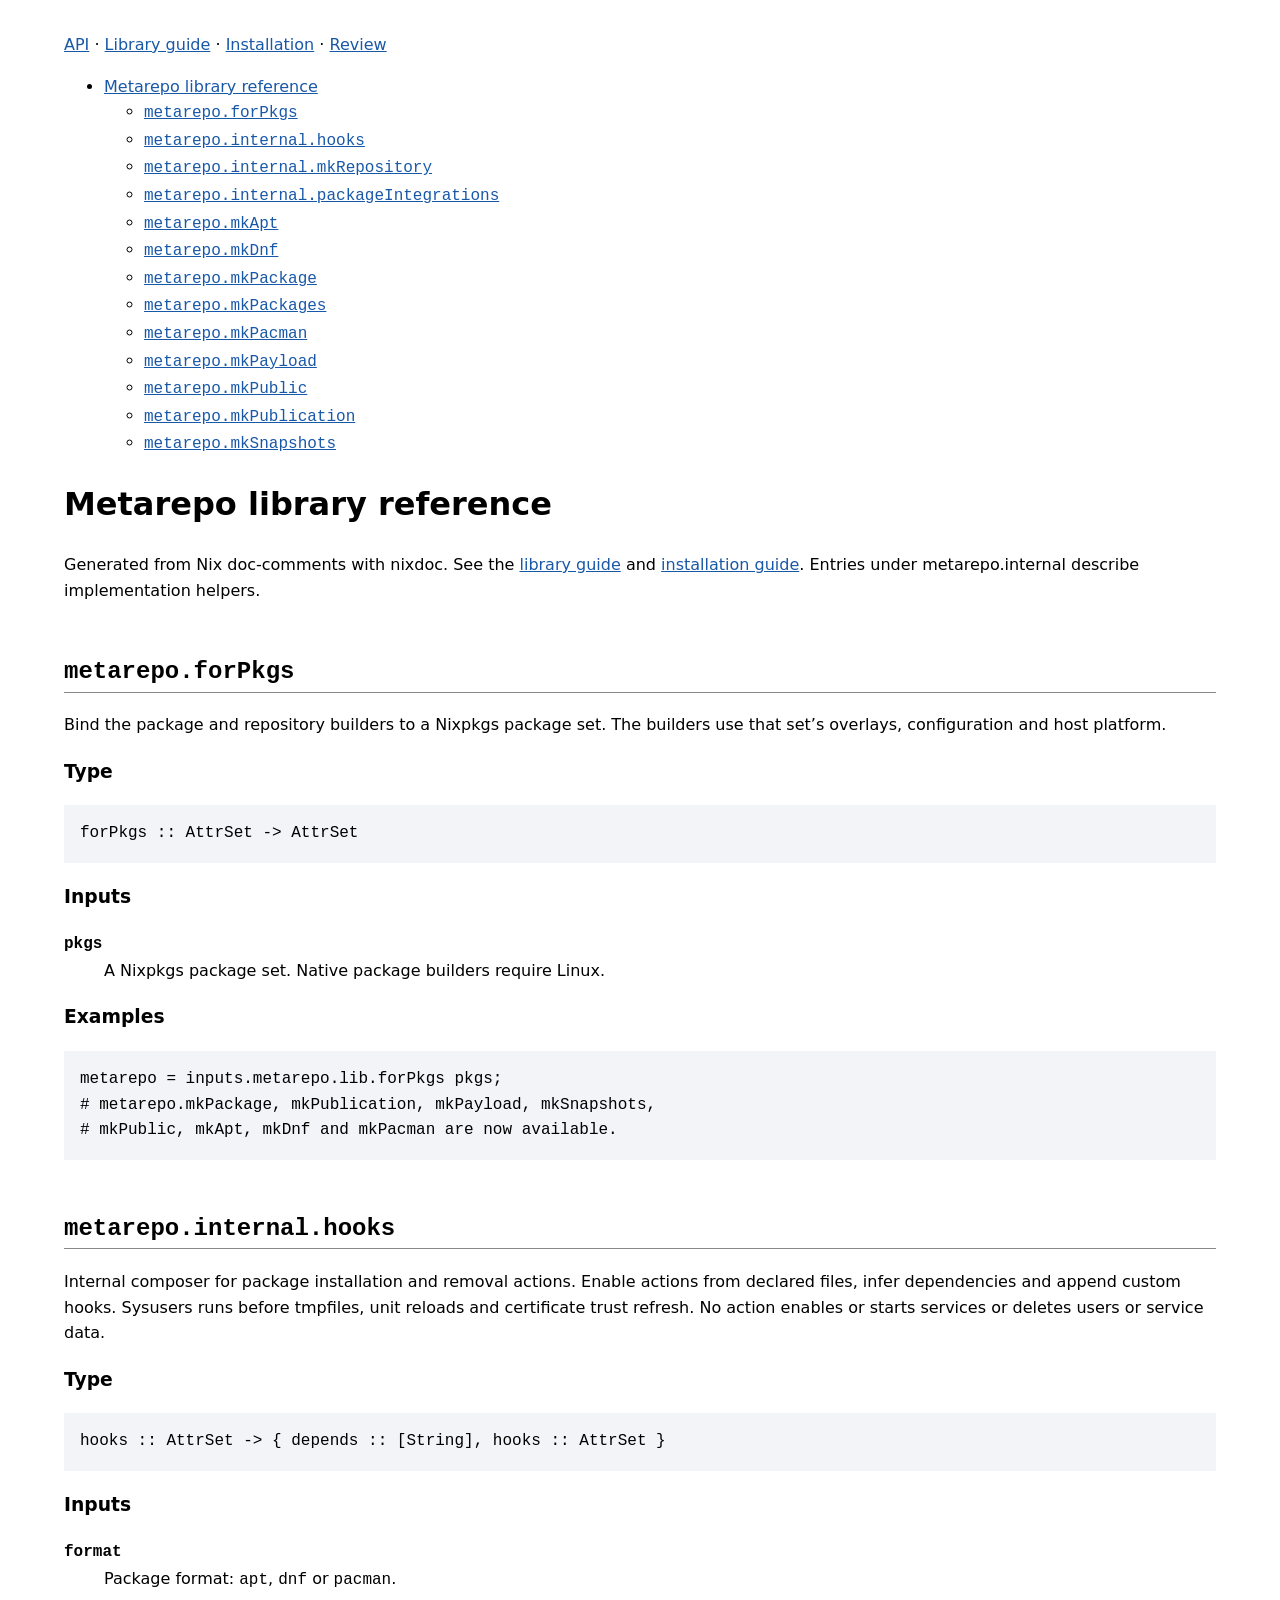
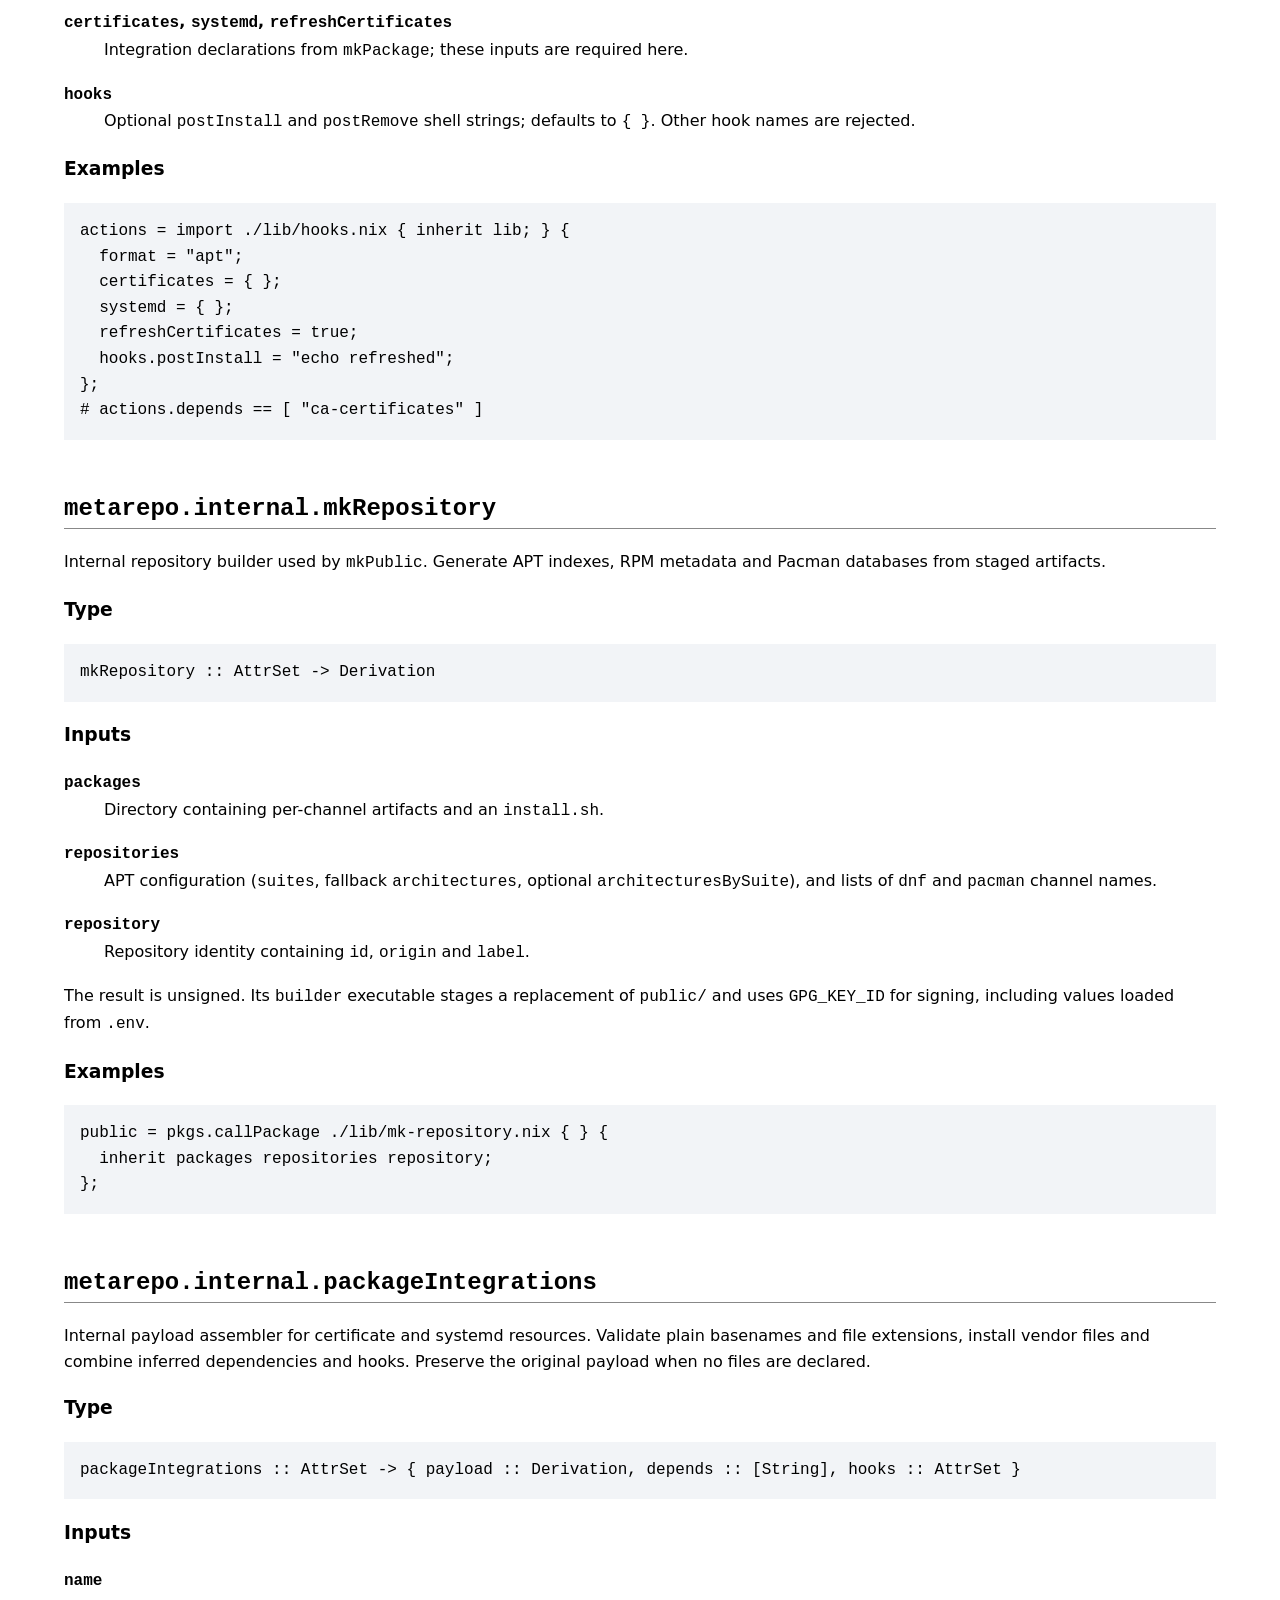
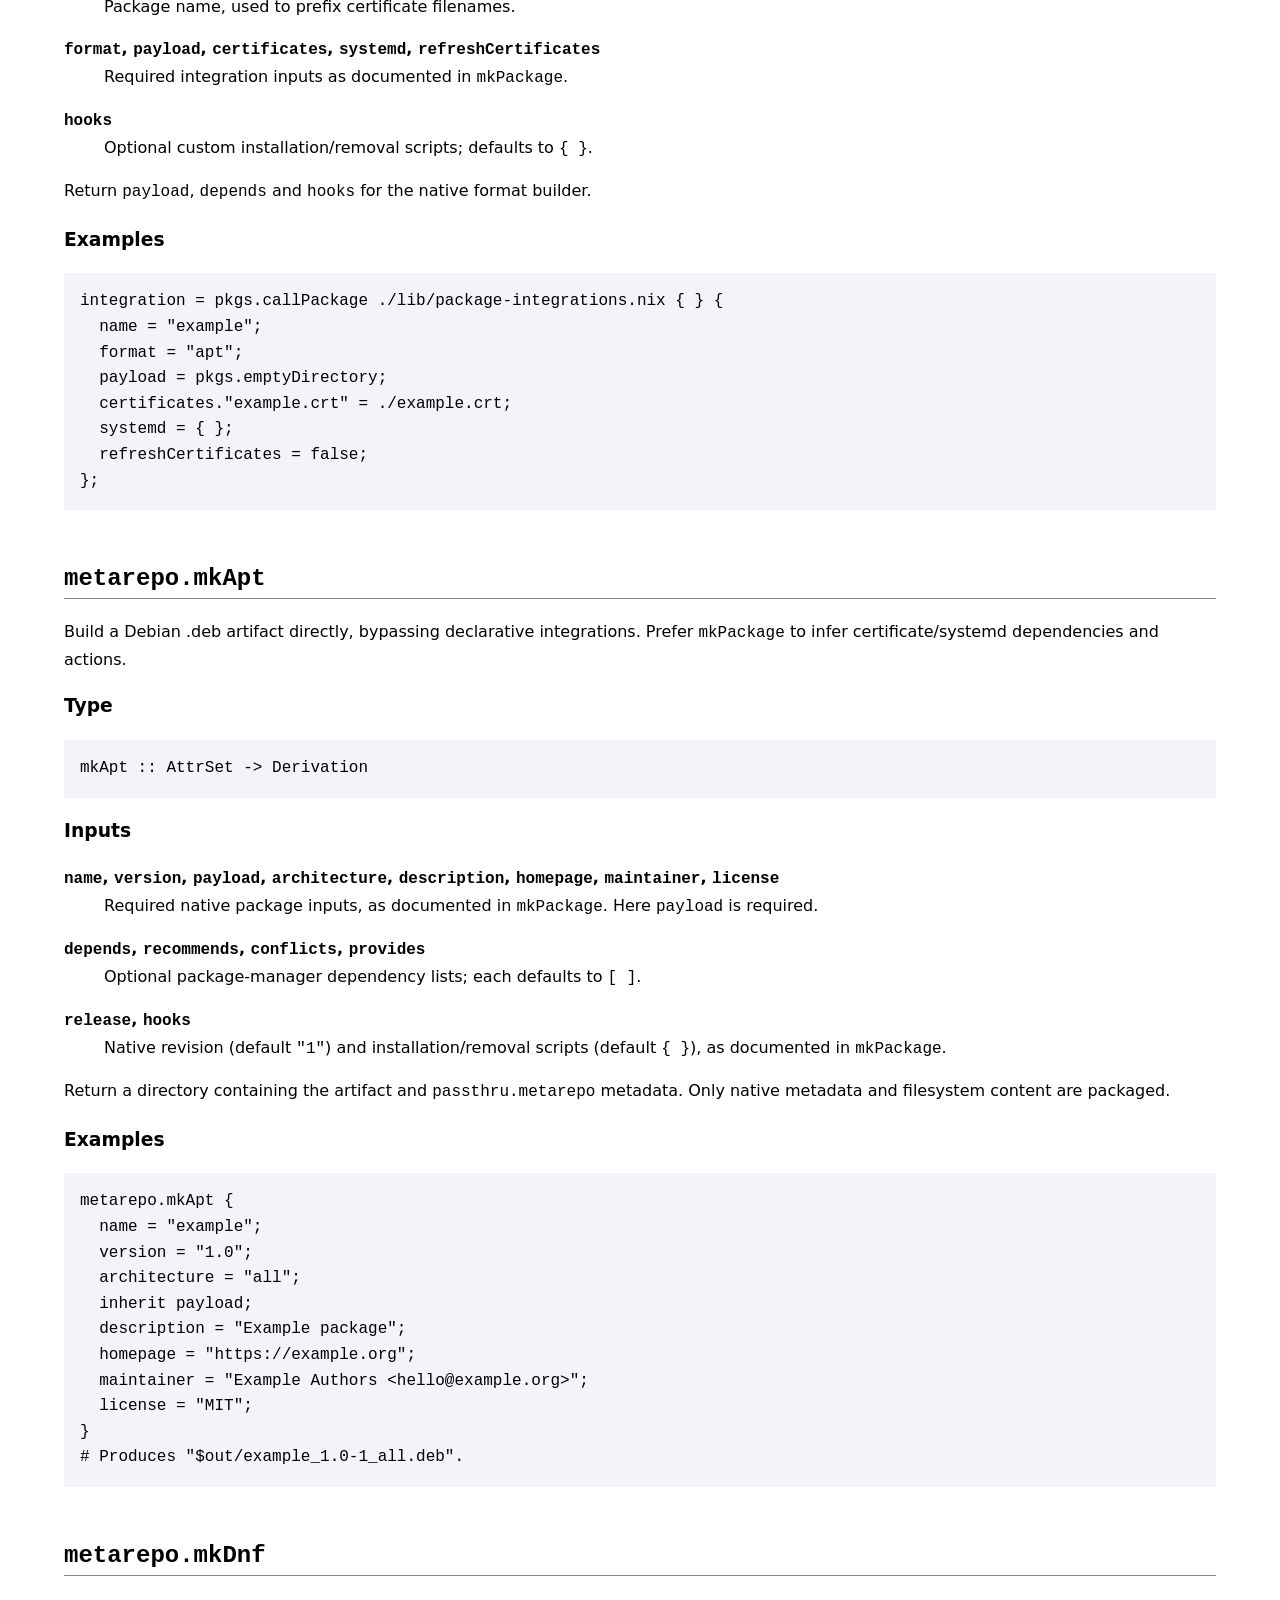
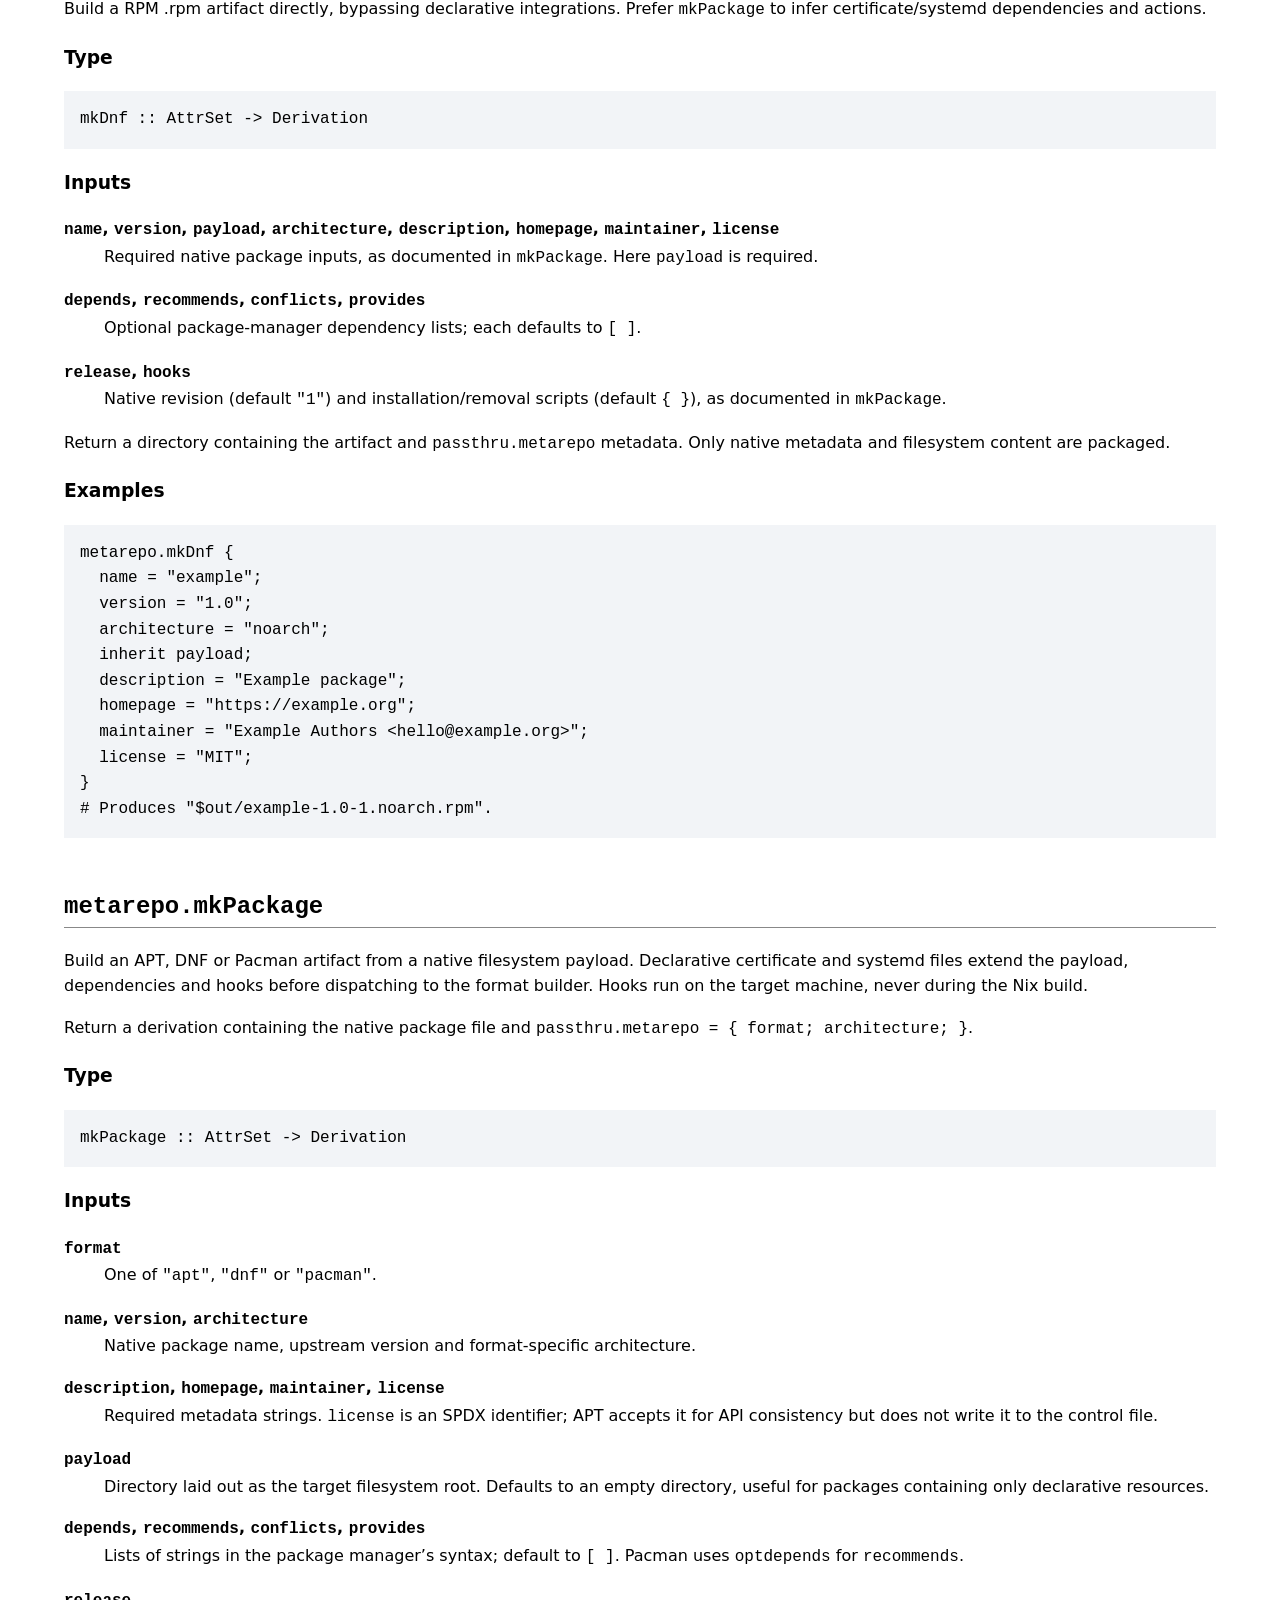
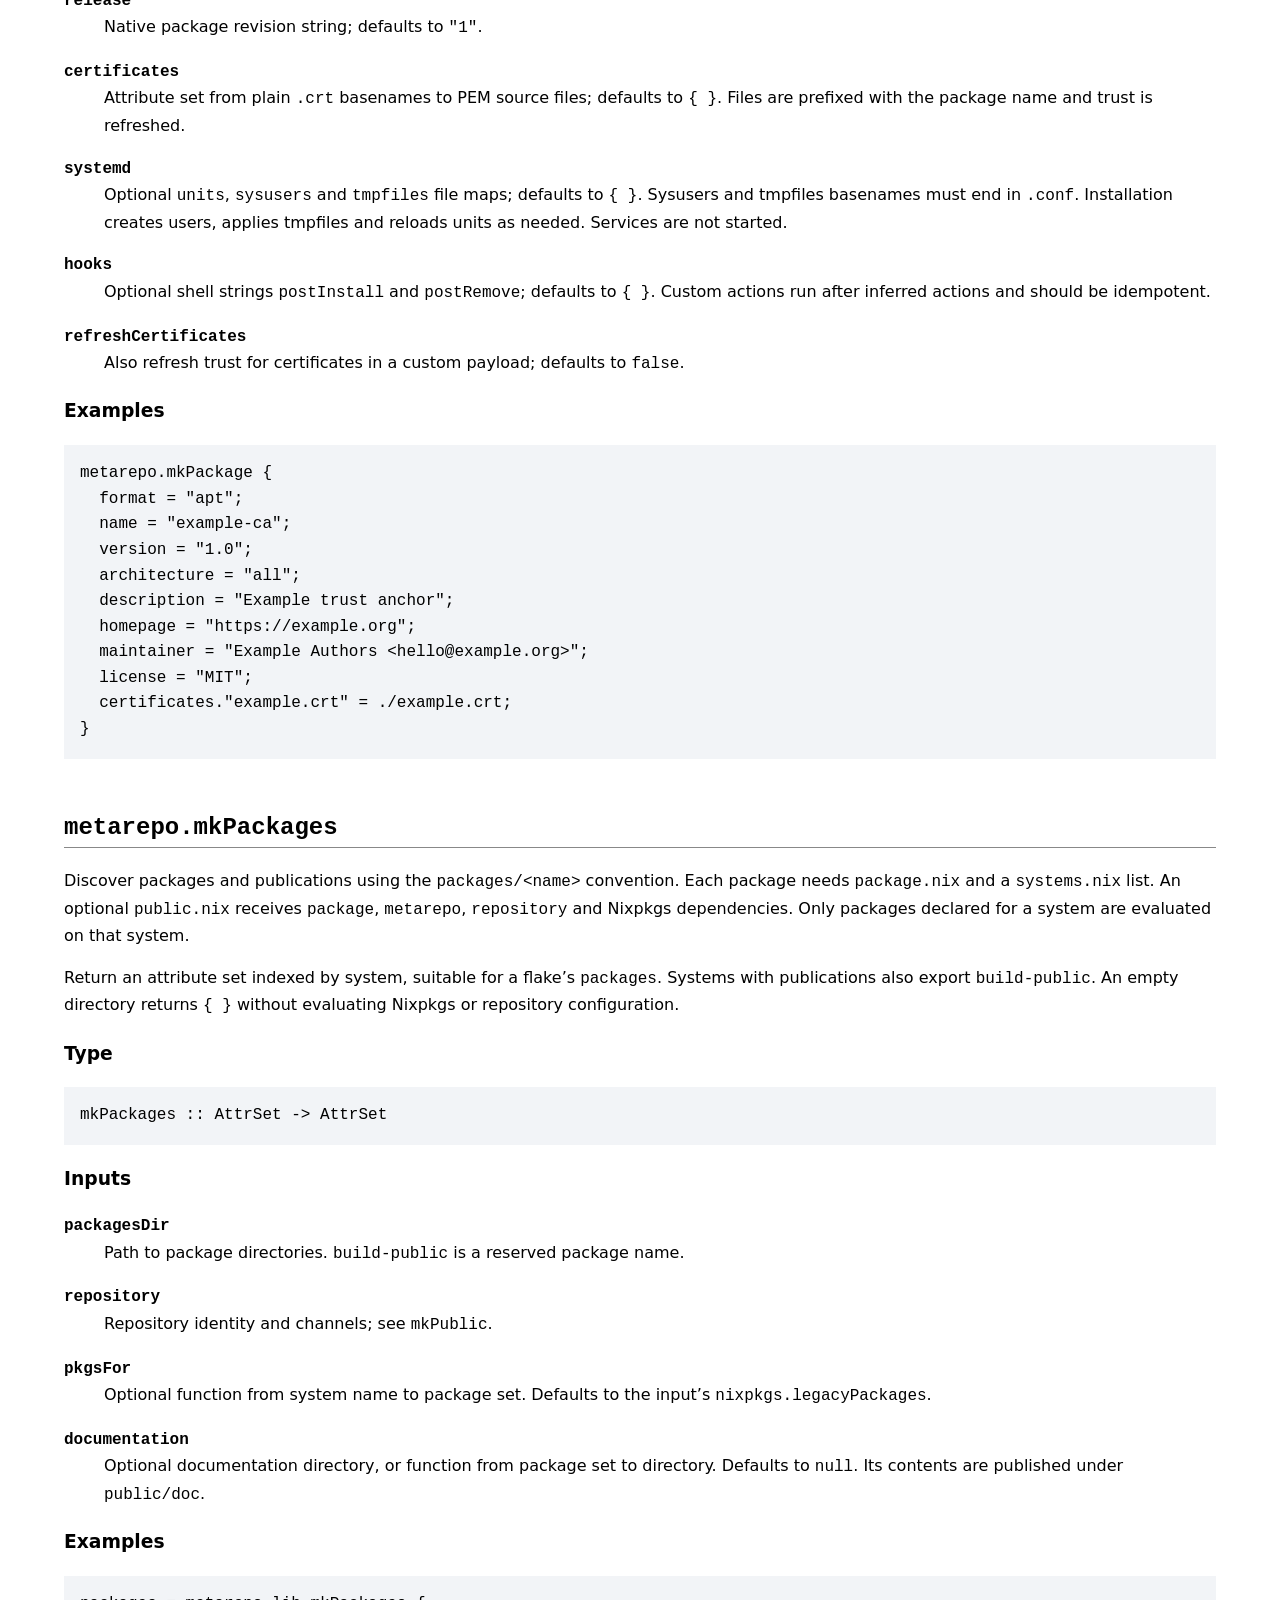
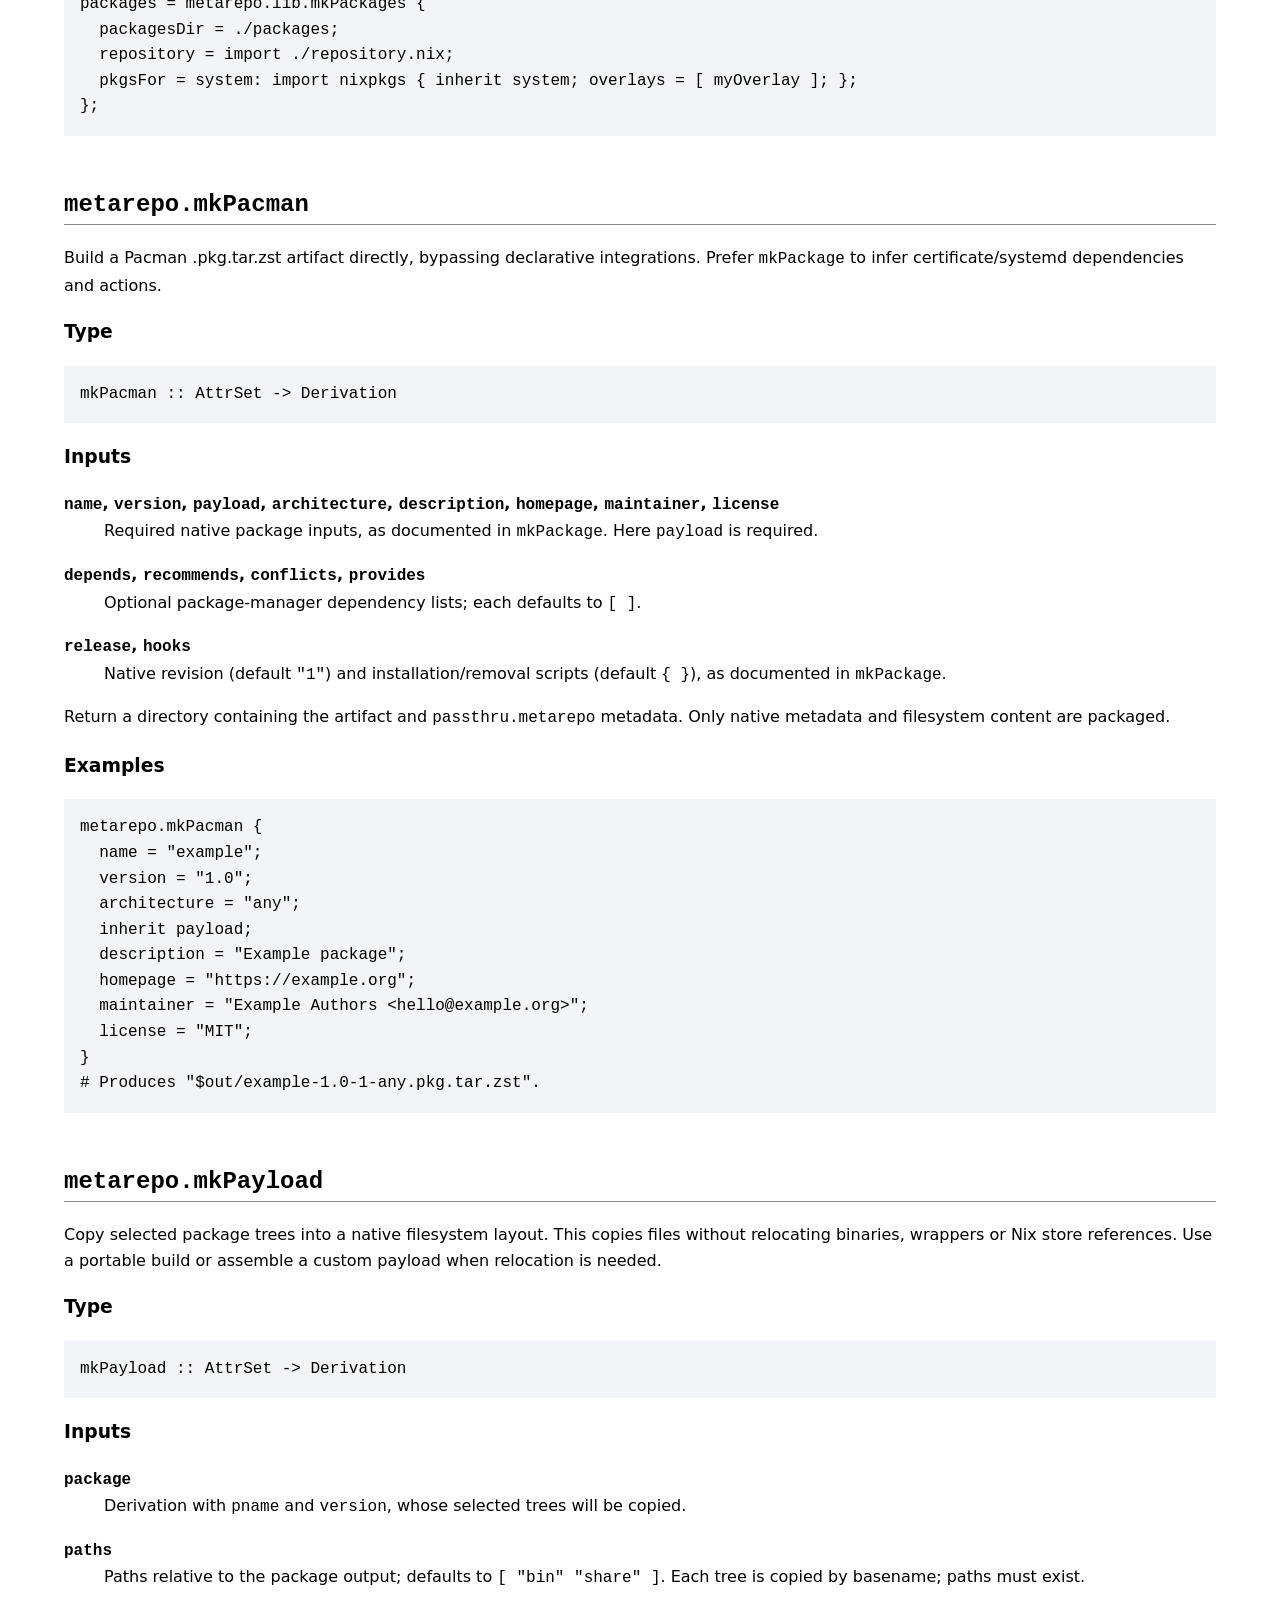
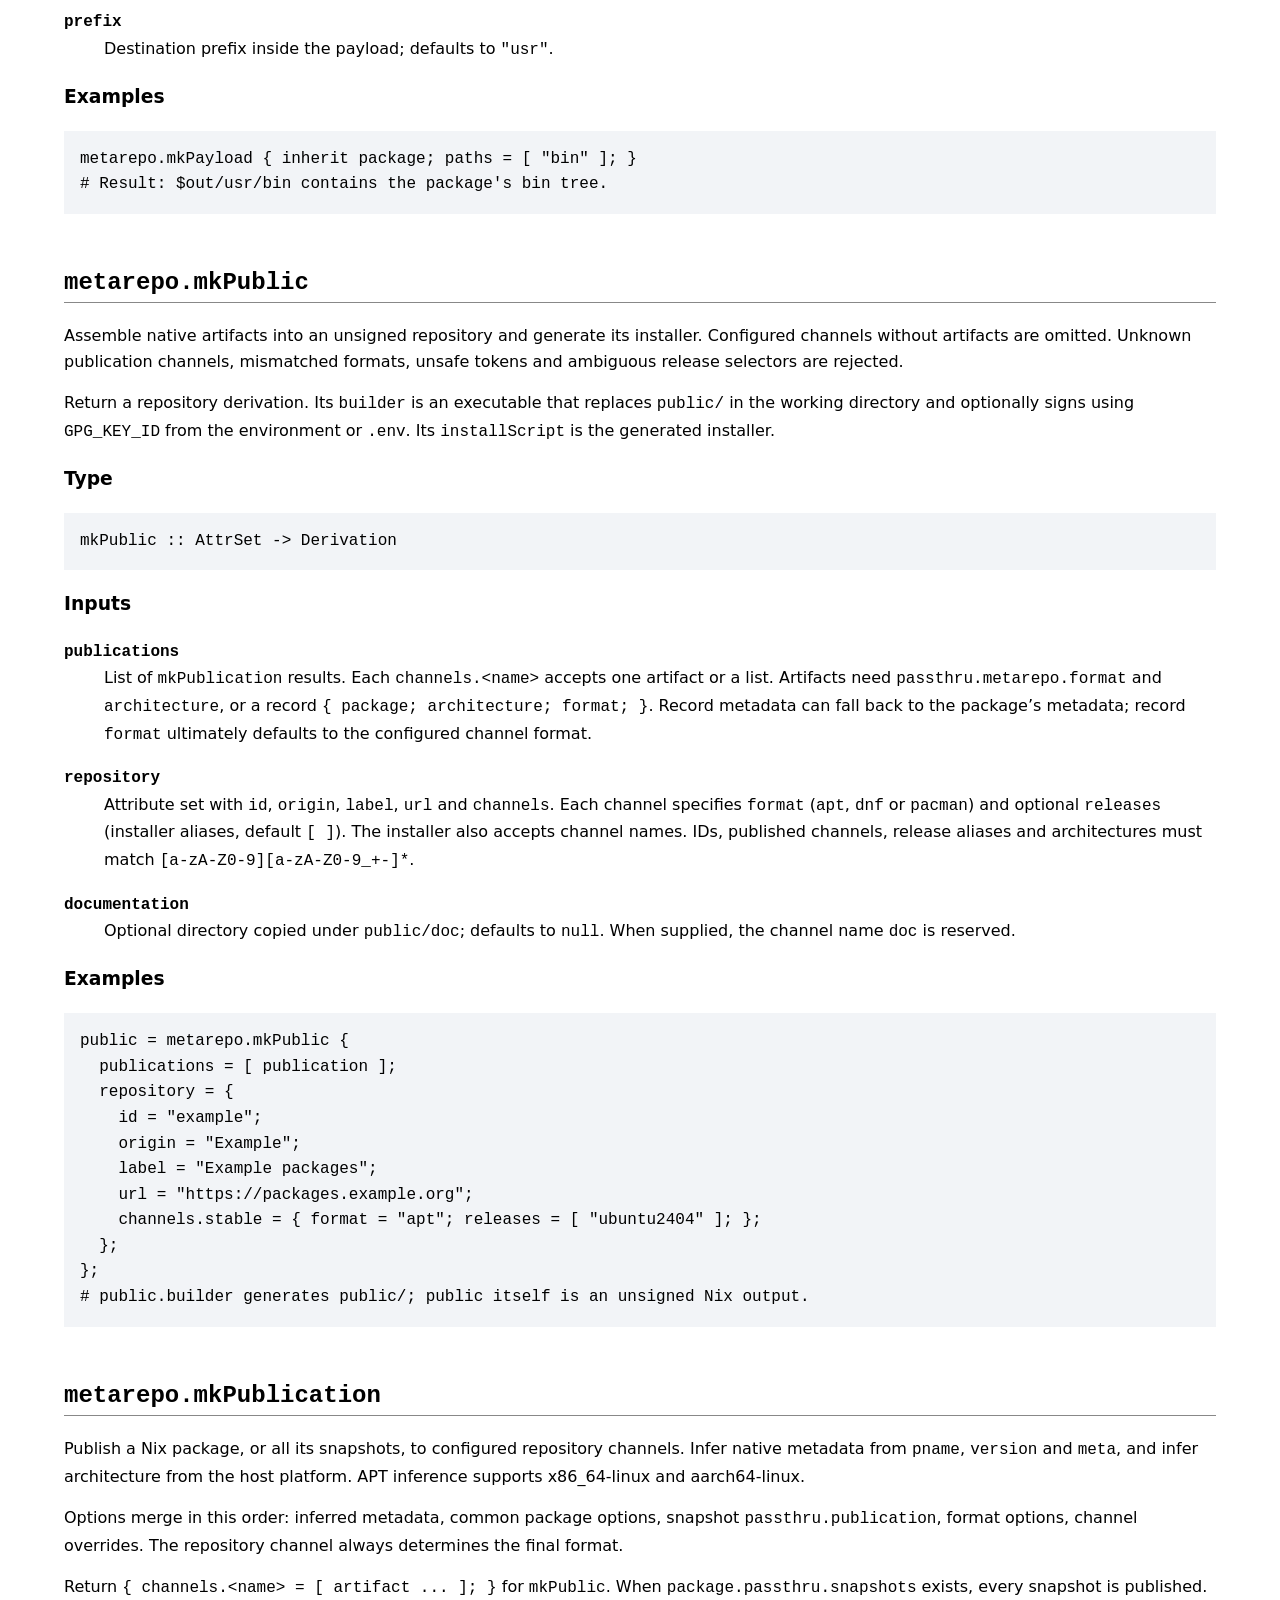
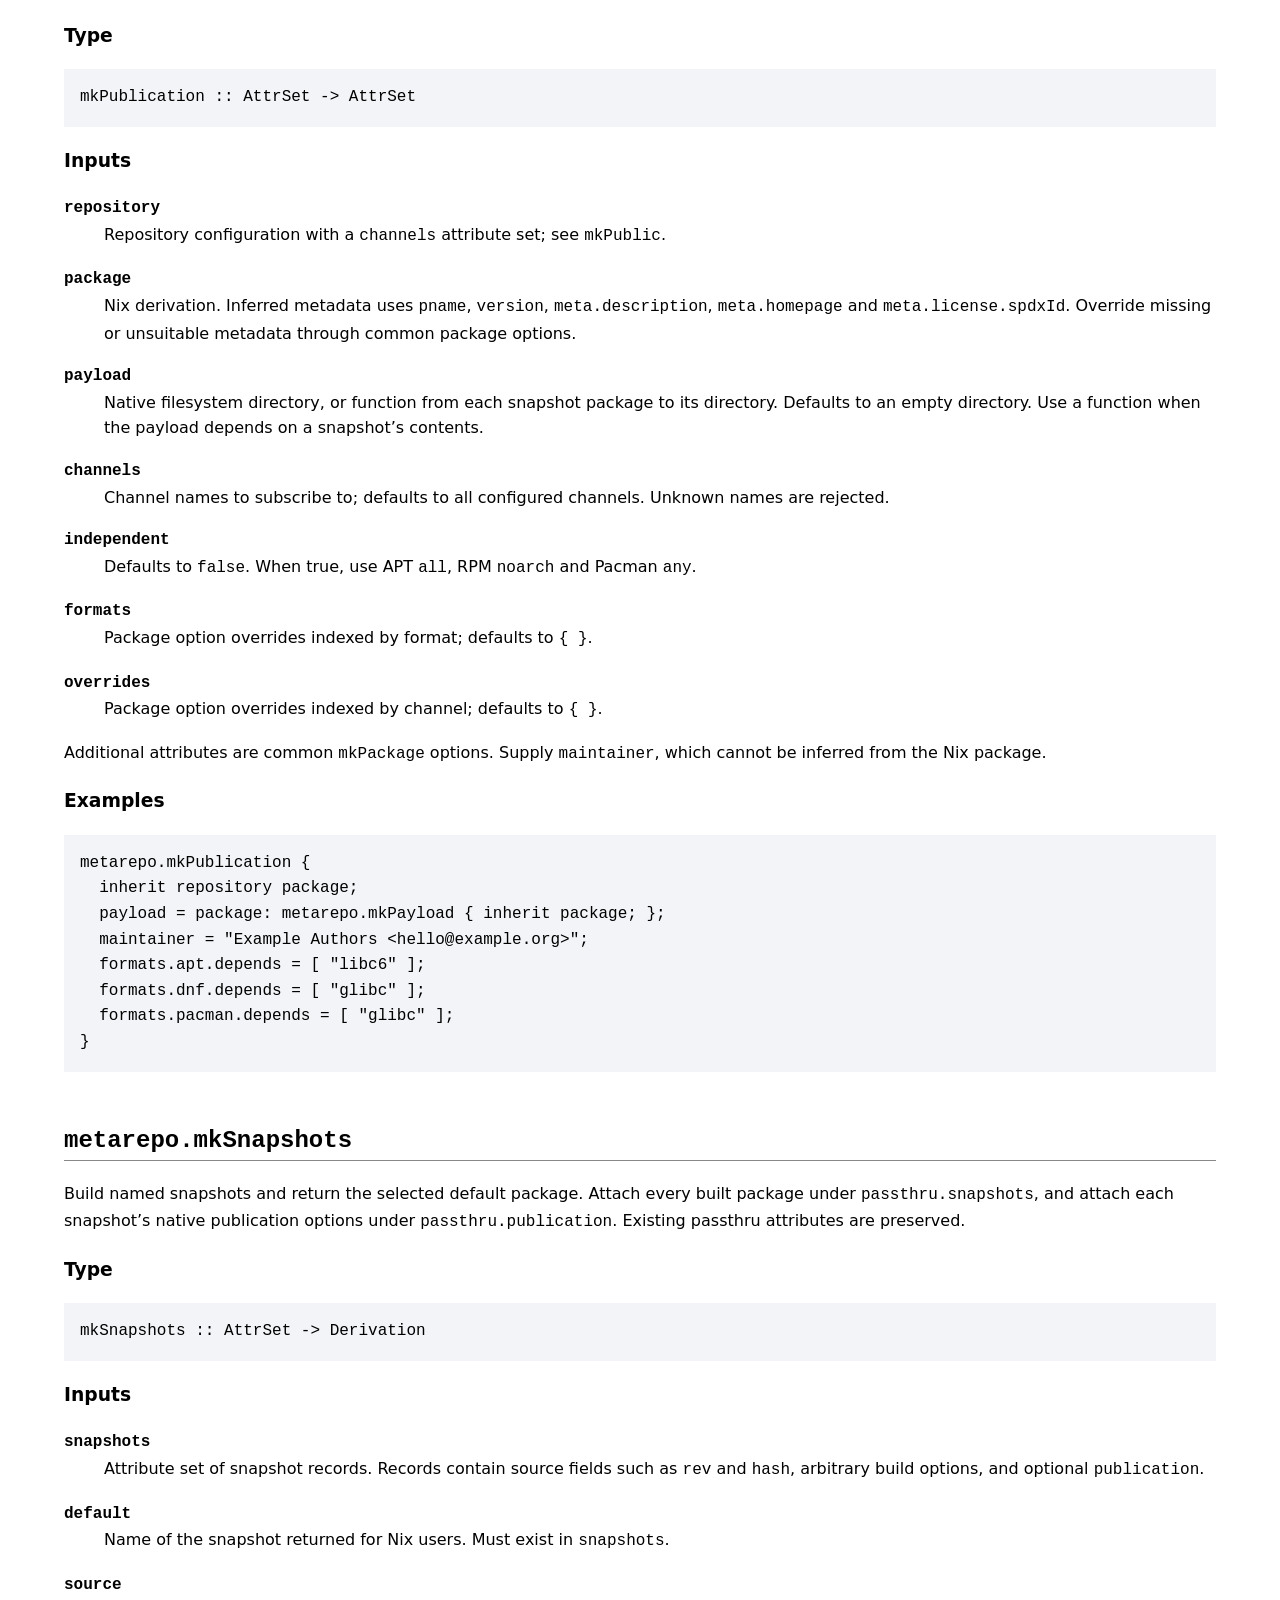
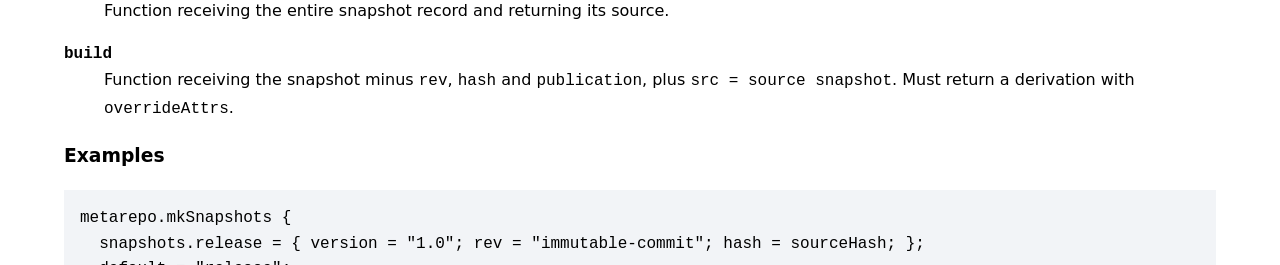
==== public/doc/index.html @ 014363d7 "new" ====
<!doctype html>
<html lang="en">
<head>
  <meta charset="utf-8">
  <meta name="viewport" content="width=device-width, initial-scale=1">
  <title>Metarepo: api</title>
  <link rel="stylesheet" href="style.css">
</head>
<body>
  <nav aria-label="Documentation">
    <a href="index.html">API</a> · <a href="library.html">Library guide</a> ·
    <a href="install.html">Installation</a> · <a href="review.html">Review</a>
  </nav>
  <nav aria-label="Contents"><ul>
<li><a href="#metarepo-library-reference"
id="toc-metarepo-library-reference">Metarepo library reference</a>
<ul>
<li><a href="#metarepo.forpkgs"
id="toc-metarepo.forpkgs"><code>metarepo.forPkgs</code></a></li>
<li><a href="#metarepo.internal.hooks"
id="toc-metarepo.internal.hooks"><code>metarepo.internal.hooks</code></a></li>
<li><a href="#metarepo.internal.mkrepository"
id="toc-metarepo.internal.mkrepository"><code>metarepo.internal.mkRepository</code></a></li>
<li><a href="#metarepo.internal.packageintegrations"
id="toc-metarepo.internal.packageintegrations"><code>metarepo.internal.packageIntegrations</code></a></li>
<li><a href="#metarepo.mkapt"
id="toc-metarepo.mkapt"><code>metarepo.mkApt</code></a></li>
<li><a href="#metarepo.mkdnf"
id="toc-metarepo.mkdnf"><code>metarepo.mkDnf</code></a></li>
<li><a href="#metarepo.mkpackage"
id="toc-metarepo.mkpackage"><code>metarepo.mkPackage</code></a></li>
<li><a href="#metarepo.mkpackages"
id="toc-metarepo.mkpackages"><code>metarepo.mkPackages</code></a></li>
<li><a href="#metarepo.mkpacman"
id="toc-metarepo.mkpacman"><code>metarepo.mkPacman</code></a></li>
<li><a href="#metarepo.mkpayload"
id="toc-metarepo.mkpayload"><code>metarepo.mkPayload</code></a></li>
<li><a href="#metarepo.mkpublic"
id="toc-metarepo.mkpublic"><code>metarepo.mkPublic</code></a></li>
<li><a href="#metarepo.mkpublication"
id="toc-metarepo.mkpublication"><code>metarepo.mkPublication</code></a></li>
<li><a href="#metarepo.mksnapshots"
id="toc-metarepo.mksnapshots"><code>metarepo.mkSnapshots</code></a></li>
</ul></li>
</ul></nav>
  <main><h1 id="metarepo-library-reference">Metarepo library
reference</h1>
<p>Generated from Nix doc-comments with nixdoc. See the <a
href="library.html">library guide</a> and <a
href="install.html">installation guide</a>. Entries under
metarepo.internal describe implementation helpers.</p>
<h2 id="metarepo.forpkgs"><code>metarepo.forPkgs</code></h2>
<p>Bind the package and repository builders to a Nixpkgs package set.
The builders use that set’s overlays, configuration and host
platform.</p>
<h3 id="type">Type</h3>
<pre><code>forPkgs :: AttrSet -&gt; AttrSet</code></pre>
<h3 id="inputs">Inputs</h3>
<dl>
<dt><code>pkgs</code></dt>
<dd>
A Nixpkgs package set. Native package builders require Linux.
</dd>
</dl>
<h3 id="examples">Examples</h3>
<pre class="nix"><code>metarepo = inputs.metarepo.lib.forPkgs pkgs;
# metarepo.mkPackage, mkPublication, mkPayload, mkSnapshots,
# mkPublic, mkApt, mkDnf and mkPacman are now available.</code></pre>
<h2
id="metarepo.internal.hooks"><code>metarepo.internal.hooks</code></h2>
<p>Internal composer for package installation and removal actions.
Enable actions from declared files, infer dependencies and append custom
hooks. Sysusers runs before tmpfiles, unit reloads and certificate trust
refresh. No action enables or starts services or deletes users or
service data.</p>
<h3 id="type-1">Type</h3>
<pre><code>hooks :: AttrSet -&gt; { depends :: [String], hooks :: AttrSet }</code></pre>
<h3 id="inputs-1">Inputs</h3>
<dl>
<dt><code>format</code></dt>
<dd>
Package format: <code>apt</code>, <code>dnf</code> or
<code>pacman</code>.
</dd>
<dt><code>certificates</code>, <code>systemd</code>,
<code>refreshCertificates</code></dt>
<dd>
Integration declarations from <code>mkPackage</code>; these inputs are
required here.
</dd>
<dt><code>hooks</code></dt>
<dd>
Optional <code>postInstall</code> and <code>postRemove</code> shell
strings; defaults to <code>{ }</code>. Other hook names are rejected.
</dd>
</dl>
<h3 id="examples-1">Examples</h3>
<pre class="nix"><code>actions = import ./lib/hooks.nix { inherit lib; } {
  format = &quot;apt&quot;;
  certificates = { };
  systemd = { };
  refreshCertificates = true;
  hooks.postInstall = &quot;echo refreshed&quot;;
};
# actions.depends == [ &quot;ca-certificates&quot; ]</code></pre>
<h2
id="metarepo.internal.mkrepository"><code>metarepo.internal.mkRepository</code></h2>
<p>Internal repository builder used by <code>mkPublic</code>. Generate
APT indexes, RPM metadata and Pacman databases from staged
artifacts.</p>
<h3 id="type-2">Type</h3>
<pre><code>mkRepository :: AttrSet -&gt; Derivation</code></pre>
<h3 id="inputs-2">Inputs</h3>
<dl>
<dt><code>packages</code></dt>
<dd>
Directory containing per-channel artifacts and an
<code>install.sh</code>.
</dd>
<dt><code>repositories</code></dt>
<dd>
APT configuration (<code>suites</code>, fallback
<code>architectures</code>, optional <code>architecturesBySuite</code>),
and lists of <code>dnf</code> and <code>pacman</code> channel names.
</dd>
<dt><code>repository</code></dt>
<dd>
Repository identity containing <code>id</code>, <code>origin</code> and
<code>label</code>.
</dd>
</dl>
<p>The result is unsigned. Its <code>builder</code> executable stages a
replacement of <code>public/</code> and uses <code>GPG_KEY_ID</code> for
signing, including values loaded from <code>.env</code>.</p>
<h3 id="examples-2">Examples</h3>
<pre class="nix"><code>public = pkgs.callPackage ./lib/mk-repository.nix { } {
  inherit packages repositories repository;
};</code></pre>
<h2
id="metarepo.internal.packageintegrations"><code>metarepo.internal.packageIntegrations</code></h2>
<p>Internal payload assembler for certificate and systemd resources.
Validate plain basenames and file extensions, install vendor files and
combine inferred dependencies and hooks. Preserve the original payload
when no files are declared.</p>
<h3 id="type-3">Type</h3>
<pre><code>packageIntegrations :: AttrSet -&gt; { payload :: Derivation, depends :: [String], hooks :: AttrSet }</code></pre>
<h3 id="inputs-3">Inputs</h3>
<dl>
<dt><code>name</code></dt>
<dd>
Package name, used to prefix certificate filenames.
</dd>
<dt><code>format</code>, <code>payload</code>,
<code>certificates</code>, <code>systemd</code>,
<code>refreshCertificates</code></dt>
<dd>
Required integration inputs as documented in <code>mkPackage</code>.
</dd>
<dt><code>hooks</code></dt>
<dd>
Optional custom installation/removal scripts; defaults to
<code>{ }</code>.
</dd>
</dl>
<p>Return <code>payload</code>, <code>depends</code> and
<code>hooks</code> for the native format builder.</p>
<h3 id="examples-3">Examples</h3>
<pre class="nix"><code>integration = pkgs.callPackage ./lib/package-integrations.nix { } {
  name = &quot;example&quot;;
  format = &quot;apt&quot;;
  payload = pkgs.emptyDirectory;
  certificates.&quot;example.crt&quot; = ./example.crt;
  systemd = { };
  refreshCertificates = false;
};</code></pre>
<h2 id="metarepo.mkapt"><code>metarepo.mkApt</code></h2>
<p>Build a Debian .deb artifact directly, bypassing declarative
integrations. Prefer <code>mkPackage</code> to infer certificate/systemd
dependencies and actions.</p>
<h3 id="type-4">Type</h3>
<pre><code>mkApt :: AttrSet -&gt; Derivation</code></pre>
<h3 id="inputs-4">Inputs</h3>
<dl>
<dt><code>name</code>, <code>version</code>, <code>payload</code>,
<code>architecture</code>, <code>description</code>,
<code>homepage</code>, <code>maintainer</code>,
<code>license</code></dt>
<dd>
Required native package inputs, as documented in <code>mkPackage</code>.
Here <code>payload</code> is required.
</dd>
<dt><code>depends</code>, <code>recommends</code>,
<code>conflicts</code>, <code>provides</code></dt>
<dd>
Optional package-manager dependency lists; each defaults to
<code>[ ]</code>.
</dd>
<dt><code>release</code>, <code>hooks</code></dt>
<dd>
Native revision (default <code>"1"</code>) and installation/removal
scripts (default <code>{ }</code>), as documented in
<code>mkPackage</code>.
</dd>
</dl>
<p>Return a directory containing the artifact and
<code>passthru.metarepo</code> metadata. Only native metadata and
filesystem content are packaged.</p>
<h3 id="examples-4">Examples</h3>
<pre class="nix"><code>metarepo.mkApt {
  name = &quot;example&quot;;
  version = &quot;1.0&quot;;
  architecture = &quot;all&quot;;
  inherit payload;
  description = &quot;Example package&quot;;
  homepage = &quot;https://example.org&quot;;
  maintainer = &quot;Example Authors &lt;hello@example.org&gt;&quot;;
  license = &quot;MIT&quot;;
}
# Produces &quot;$out/example_1.0-1_all.deb&quot;.</code></pre>
<h2 id="metarepo.mkdnf"><code>metarepo.mkDnf</code></h2>
<p>Build a RPM .rpm artifact directly, bypassing declarative
integrations. Prefer <code>mkPackage</code> to infer certificate/systemd
dependencies and actions.</p>
<h3 id="type-5">Type</h3>
<pre><code>mkDnf :: AttrSet -&gt; Derivation</code></pre>
<h3 id="inputs-5">Inputs</h3>
<dl>
<dt><code>name</code>, <code>version</code>, <code>payload</code>,
<code>architecture</code>, <code>description</code>,
<code>homepage</code>, <code>maintainer</code>,
<code>license</code></dt>
<dd>
Required native package inputs, as documented in <code>mkPackage</code>.
Here <code>payload</code> is required.
</dd>
<dt><code>depends</code>, <code>recommends</code>,
<code>conflicts</code>, <code>provides</code></dt>
<dd>
Optional package-manager dependency lists; each defaults to
<code>[ ]</code>.
</dd>
<dt><code>release</code>, <code>hooks</code></dt>
<dd>
Native revision (default <code>"1"</code>) and installation/removal
scripts (default <code>{ }</code>), as documented in
<code>mkPackage</code>.
</dd>
</dl>
<p>Return a directory containing the artifact and
<code>passthru.metarepo</code> metadata. Only native metadata and
filesystem content are packaged.</p>
<h3 id="examples-5">Examples</h3>
<pre class="nix"><code>metarepo.mkDnf {
  name = &quot;example&quot;;
  version = &quot;1.0&quot;;
  architecture = &quot;noarch&quot;;
  inherit payload;
  description = &quot;Example package&quot;;
  homepage = &quot;https://example.org&quot;;
  maintainer = &quot;Example Authors &lt;hello@example.org&gt;&quot;;
  license = &quot;MIT&quot;;
}
# Produces &quot;$out/example-1.0-1.noarch.rpm&quot;.</code></pre>
<h2 id="metarepo.mkpackage"><code>metarepo.mkPackage</code></h2>
<p>Build an APT, DNF or Pacman artifact from a native filesystem
payload. Declarative certificate and systemd files extend the payload,
dependencies and hooks before dispatching to the format builder. Hooks
run on the target machine, never during the Nix build.</p>
<p>Return a derivation containing the native package file and
<code>passthru.metarepo = { format; architecture; }</code>.</p>
<h3 id="type-6">Type</h3>
<pre><code>mkPackage :: AttrSet -&gt; Derivation</code></pre>
<h3 id="inputs-6">Inputs</h3>
<dl>
<dt><code>format</code></dt>
<dd>
One of <code>"apt"</code>, <code>"dnf"</code> or <code>"pacman"</code>.
</dd>
<dt><code>name</code>, <code>version</code>,
<code>architecture</code></dt>
<dd>
Native package name, upstream version and format-specific architecture.
</dd>
<dt><code>description</code>, <code>homepage</code>,
<code>maintainer</code>, <code>license</code></dt>
<dd>
Required metadata strings. <code>license</code> is an SPDX identifier;
APT accepts it for API consistency but does not write it to the control
file.
</dd>
<dt><code>payload</code></dt>
<dd>
Directory laid out as the target filesystem root. Defaults to an empty
directory, useful for packages containing only declarative resources.
</dd>
<dt><code>depends</code>, <code>recommends</code>,
<code>conflicts</code>, <code>provides</code></dt>
<dd>
Lists of strings in the package manager’s syntax; default to
<code>[ ]</code>. Pacman uses <code>optdepends</code> for
<code>recommends</code>.
</dd>
<dt><code>release</code></dt>
<dd>
Native package revision string; defaults to <code>"1"</code>.
</dd>
<dt><code>certificates</code></dt>
<dd>
Attribute set from plain <code>.crt</code> basenames to PEM source
files; defaults to <code>{ }</code>. Files are prefixed with the package
name and trust is refreshed.
</dd>
<dt><code>systemd</code></dt>
<dd>
Optional <code>units</code>, <code>sysusers</code> and
<code>tmpfiles</code> file maps; defaults to <code>{ }</code>. Sysusers
and tmpfiles basenames must end in <code>.conf</code>. Installation
creates users, applies tmpfiles and reloads units as needed. Services
are not started.
</dd>
<dt><code>hooks</code></dt>
<dd>
Optional shell strings <code>postInstall</code> and
<code>postRemove</code>; defaults to <code>{ }</code>. Custom actions
run after inferred actions and should be idempotent.
</dd>
<dt><code>refreshCertificates</code></dt>
<dd>
Also refresh trust for certificates in a custom payload; defaults to
<code>false</code>.
</dd>
</dl>
<h3 id="examples-6">Examples</h3>
<pre class="nix"><code>metarepo.mkPackage {
  format = &quot;apt&quot;;
  name = &quot;example-ca&quot;;
  version = &quot;1.0&quot;;
  architecture = &quot;all&quot;;
  description = &quot;Example trust anchor&quot;;
  homepage = &quot;https://example.org&quot;;
  maintainer = &quot;Example Authors &lt;hello@example.org&gt;&quot;;
  license = &quot;MIT&quot;;
  certificates.&quot;example.crt&quot; = ./example.crt;
}</code></pre>
<h2 id="metarepo.mkpackages"><code>metarepo.mkPackages</code></h2>
<p>Discover packages and publications using the
<code>packages/&lt;name&gt;</code> convention. Each package needs
<code>package.nix</code> and a <code>systems.nix</code> list. An
optional <code>public.nix</code> receives <code>package</code>,
<code>metarepo</code>, <code>repository</code> and Nixpkgs dependencies.
Only packages declared for a system are evaluated on that system.</p>
<p>Return an attribute set indexed by system, suitable for a flake’s
<code>packages</code>. Systems with publications also export
<code>build-public</code>. An empty directory returns <code>{ }</code>
without evaluating Nixpkgs or repository configuration.</p>
<h3 id="type-7">Type</h3>
<pre><code>mkPackages :: AttrSet -&gt; AttrSet</code></pre>
<h3 id="inputs-7">Inputs</h3>
<dl>
<dt><code>packagesDir</code></dt>
<dd>
Path to package directories. <code>build-public</code> is a reserved
package name.
</dd>
<dt><code>repository</code></dt>
<dd>
Repository identity and channels; see <code>mkPublic</code>.
</dd>
<dt><code>pkgsFor</code></dt>
<dd>
Optional function from system name to package set. Defaults to the
input’s <code>nixpkgs.legacyPackages</code>.
</dd>
<dt><code>documentation</code></dt>
<dd>
Optional documentation directory, or function from package set to
directory. Defaults to <code>null</code>. Its contents are published
under <code>public/doc</code>.
</dd>
</dl>
<h3 id="examples-7">Examples</h3>
<pre class="nix"><code>packages = metarepo.lib.mkPackages {
  packagesDir = ./packages;
  repository = import ./repository.nix;
  pkgsFor = system: import nixpkgs { inherit system; overlays = [ myOverlay ]; };
};</code></pre>
<h2 id="metarepo.mkpacman"><code>metarepo.mkPacman</code></h2>
<p>Build a Pacman .pkg.tar.zst artifact directly, bypassing declarative
integrations. Prefer <code>mkPackage</code> to infer certificate/systemd
dependencies and actions.</p>
<h3 id="type-8">Type</h3>
<pre><code>mkPacman :: AttrSet -&gt; Derivation</code></pre>
<h3 id="inputs-8">Inputs</h3>
<dl>
<dt><code>name</code>, <code>version</code>, <code>payload</code>,
<code>architecture</code>, <code>description</code>,
<code>homepage</code>, <code>maintainer</code>,
<code>license</code></dt>
<dd>
Required native package inputs, as documented in <code>mkPackage</code>.
Here <code>payload</code> is required.
</dd>
<dt><code>depends</code>, <code>recommends</code>,
<code>conflicts</code>, <code>provides</code></dt>
<dd>
Optional package-manager dependency lists; each defaults to
<code>[ ]</code>.
</dd>
<dt><code>release</code>, <code>hooks</code></dt>
<dd>
Native revision (default <code>"1"</code>) and installation/removal
scripts (default <code>{ }</code>), as documented in
<code>mkPackage</code>.
</dd>
</dl>
<p>Return a directory containing the artifact and
<code>passthru.metarepo</code> metadata. Only native metadata and
filesystem content are packaged.</p>
<h3 id="examples-8">Examples</h3>
<pre class="nix"><code>metarepo.mkPacman {
  name = &quot;example&quot;;
  version = &quot;1.0&quot;;
  architecture = &quot;any&quot;;
  inherit payload;
  description = &quot;Example package&quot;;
  homepage = &quot;https://example.org&quot;;
  maintainer = &quot;Example Authors &lt;hello@example.org&gt;&quot;;
  license = &quot;MIT&quot;;
}
# Produces &quot;$out/example-1.0-1-any.pkg.tar.zst&quot;.</code></pre>
<h2 id="metarepo.mkpayload"><code>metarepo.mkPayload</code></h2>
<p>Copy selected package trees into a native filesystem layout. This
copies files without relocating binaries, wrappers or Nix store
references. Use a portable build or assemble a custom payload when
relocation is needed.</p>
<h3 id="type-9">Type</h3>
<pre><code>mkPayload :: AttrSet -&gt; Derivation</code></pre>
<h3 id="inputs-9">Inputs</h3>
<dl>
<dt><code>package</code></dt>
<dd>
Derivation with <code>pname</code> and <code>version</code>, whose
selected trees will be copied.
</dd>
<dt><code>paths</code></dt>
<dd>
Paths relative to the package output; defaults to
<code>[ "bin" "share" ]</code>. Each tree is copied by basename; paths
must exist.
</dd>
<dt><code>prefix</code></dt>
<dd>
Destination prefix inside the payload; defaults to <code>"usr"</code>.
</dd>
</dl>
<h3 id="examples-9">Examples</h3>
<pre class="nix"><code>metarepo.mkPayload { inherit package; paths = [ &quot;bin&quot; ]; }
# Result: $out/usr/bin contains the package&#39;s bin tree.</code></pre>
<h2 id="metarepo.mkpublic"><code>metarepo.mkPublic</code></h2>
<p>Assemble native artifacts into an unsigned repository and generate
its installer. Configured channels without artifacts are omitted.
Unknown publication channels, mismatched formats, unsafe tokens and
ambiguous release selectors are rejected.</p>
<p>Return a repository derivation. Its <code>builder</code> is an
executable that replaces <code>public/</code> in the working directory
and optionally signs using <code>GPG_KEY_ID</code> from the environment
or <code>.env</code>. Its <code>installScript</code> is the generated
installer.</p>
<h3 id="type-10">Type</h3>
<pre><code>mkPublic :: AttrSet -&gt; Derivation</code></pre>
<h3 id="inputs-10">Inputs</h3>
<dl>
<dt><code>publications</code></dt>
<dd>
List of <code>mkPublication</code> results. Each
<code>channels.&lt;name&gt;</code> accepts one artifact or a list.
Artifacts need <code>passthru.metarepo.format</code> and
<code>architecture</code>, or a record
<code>{ package; architecture; format; }</code>. Record metadata can
fall back to the package’s metadata; record <code>format</code>
ultimately defaults to the configured channel format.
</dd>
<dt><code>repository</code></dt>
<dd>
Attribute set with <code>id</code>, <code>origin</code>,
<code>label</code>, <code>url</code> and <code>channels</code>. Each
channel specifies <code>format</code> (<code>apt</code>,
<code>dnf</code> or <code>pacman</code>) and optional
<code>releases</code> (installer aliases, default <code>[ ]</code>). The
installer also accepts channel names. IDs, published channels, release
aliases and architectures must match
<code>[a-zA-Z0-9][a-zA-Z0-9_+-]*</code>.
</dd>
<dt><code>documentation</code></dt>
<dd>
Optional directory copied under <code>public/doc</code>; defaults to
<code>null</code>. When supplied, the channel name <code>doc</code> is
reserved.
</dd>
</dl>
<h3 id="examples-10">Examples</h3>
<pre class="nix"><code>public = metarepo.mkPublic {
  publications = [ publication ];
  repository = {
    id = &quot;example&quot;;
    origin = &quot;Example&quot;;
    label = &quot;Example packages&quot;;
    url = &quot;https://packages.example.org&quot;;
    channels.stable = { format = &quot;apt&quot;; releases = [ &quot;ubuntu2404&quot; ]; };
  };
};
# public.builder generates public/; public itself is an unsigned Nix output.</code></pre>
<h2 id="metarepo.mkpublication"><code>metarepo.mkPublication</code></h2>
<p>Publish a Nix package, or all its snapshots, to configured repository
channels. Infer native metadata from <code>pname</code>,
<code>version</code> and <code>meta</code>, and infer architecture from
the host platform. APT inference supports x86_64-linux and
aarch64-linux.</p>
<p>Options merge in this order: inferred metadata, common package
options, snapshot <code>passthru.publication</code>, format options,
channel overrides. The repository channel always determines the final
format.</p>
<p>Return <code>{ channels.&lt;name&gt; = [ artifact ... ]; }</code> for
<code>mkPublic</code>. When <code>package.passthru.snapshots</code>
exists, every snapshot is published.</p>
<h3 id="type-11">Type</h3>
<pre><code>mkPublication :: AttrSet -&gt; AttrSet</code></pre>
<h3 id="inputs-11">Inputs</h3>
<dl>
<dt><code>repository</code></dt>
<dd>
Repository configuration with a <code>channels</code> attribute set; see
<code>mkPublic</code>.
</dd>
<dt><code>package</code></dt>
<dd>
Nix derivation. Inferred metadata uses <code>pname</code>,
<code>version</code>, <code>meta.description</code>,
<code>meta.homepage</code> and <code>meta.license.spdxId</code>.
Override missing or unsuitable metadata through common package options.
</dd>
<dt><code>payload</code></dt>
<dd>
Native filesystem directory, or function from each snapshot package to
its directory. Defaults to an empty directory. Use a function when the
payload depends on a snapshot’s contents.
</dd>
<dt><code>channels</code></dt>
<dd>
Channel names to subscribe to; defaults to all configured channels.
Unknown names are rejected.
</dd>
<dt><code>independent</code></dt>
<dd>
Defaults to <code>false</code>. When true, use APT <code>all</code>, RPM
<code>noarch</code> and Pacman <code>any</code>.
</dd>
<dt><code>formats</code></dt>
<dd>
Package option overrides indexed by format; defaults to
<code>{ }</code>.
</dd>
<dt><code>overrides</code></dt>
<dd>
Package option overrides indexed by channel; defaults to
<code>{ }</code>.
</dd>
</dl>
<p>Additional attributes are common <code>mkPackage</code> options.
Supply <code>maintainer</code>, which cannot be inferred from the Nix
package.</p>
<h3 id="examples-11">Examples</h3>
<pre class="nix"><code>metarepo.mkPublication {
  inherit repository package;
  payload = package: metarepo.mkPayload { inherit package; };
  maintainer = &quot;Example Authors &lt;hello@example.org&gt;&quot;;
  formats.apt.depends = [ &quot;libc6&quot; ];
  formats.dnf.depends = [ &quot;glibc&quot; ];
  formats.pacman.depends = [ &quot;glibc&quot; ];
}</code></pre>
<h2 id="metarepo.mksnapshots"><code>metarepo.mkSnapshots</code></h2>
<p>Build named snapshots and return the selected default package. Attach
every built package under <code>passthru.snapshots</code>, and attach
each snapshot’s native publication options under
<code>passthru.publication</code>. Existing passthru attributes are
preserved.</p>
<h3 id="type-12">Type</h3>
<pre><code>mkSnapshots :: AttrSet -&gt; Derivation</code></pre>
<h3 id="inputs-12">Inputs</h3>
<dl>
<dt><code>snapshots</code></dt>
<dd>
Attribute set of snapshot records. Records contain source fields such as
<code>rev</code> and <code>hash</code>, arbitrary build options, and
optional <code>publication</code>.
</dd>
<dt><code>default</code></dt>
<dd>
Name of the snapshot returned for Nix users. Must exist in
<code>snapshots</code>.
</dd>
<dt><code>source</code></dt>
<dd>
Function receiving the entire snapshot record and returning its source.
</dd>
<dt><code>build</code></dt>
<dd>
Function receiving the snapshot minus <code>rev</code>,
<code>hash</code> and <code>publication</code>, plus
<code>src = source snapshot</code>. Must return a derivation with
<code>overrideAttrs</code>.
</dd>
</dl>
<h3 id="examples-12">Examples</h3>
<pre class="nix"><code>metarepo.mkSnapshots {
  snapshots.release = { version = &quot;1.0&quot;; rev = &quot;immutable-commit&quot;; hash = sourceHash; };
  default = &quot;release&quot;;
  source = snapshot: fetchurl {
    url = &quot;https://example.org/archive/${snapshot.rev}.tar.gz&quot;;
    inherit (snapshot) hash;
  };
  build = { version, src }: stdenv.mkDerivation {
    pname = &quot;example&quot;;
    inherit version src;
  };
}</code></pre></main>
</body>
</html>
---- public/doc/style.css ----
html { color-scheme: light dark; }
body { max-width: 72rem; margin: 2rem auto; padding: 0 1.5rem; line-height: 1.6; font-family: system-ui, sans-serif; }
a { color: light-dark(#1858a8, #9bc5ff); }
pre { padding: 1rem; overflow-x: auto; background: light-dark(#f2f4f7, #20252b); }
code { font-family: ui-monospace, monospace; }
dt { font-weight: bold; margin-top: 1rem; }
h2 { margin-top: 3rem; border-bottom: 1px solid #888; }
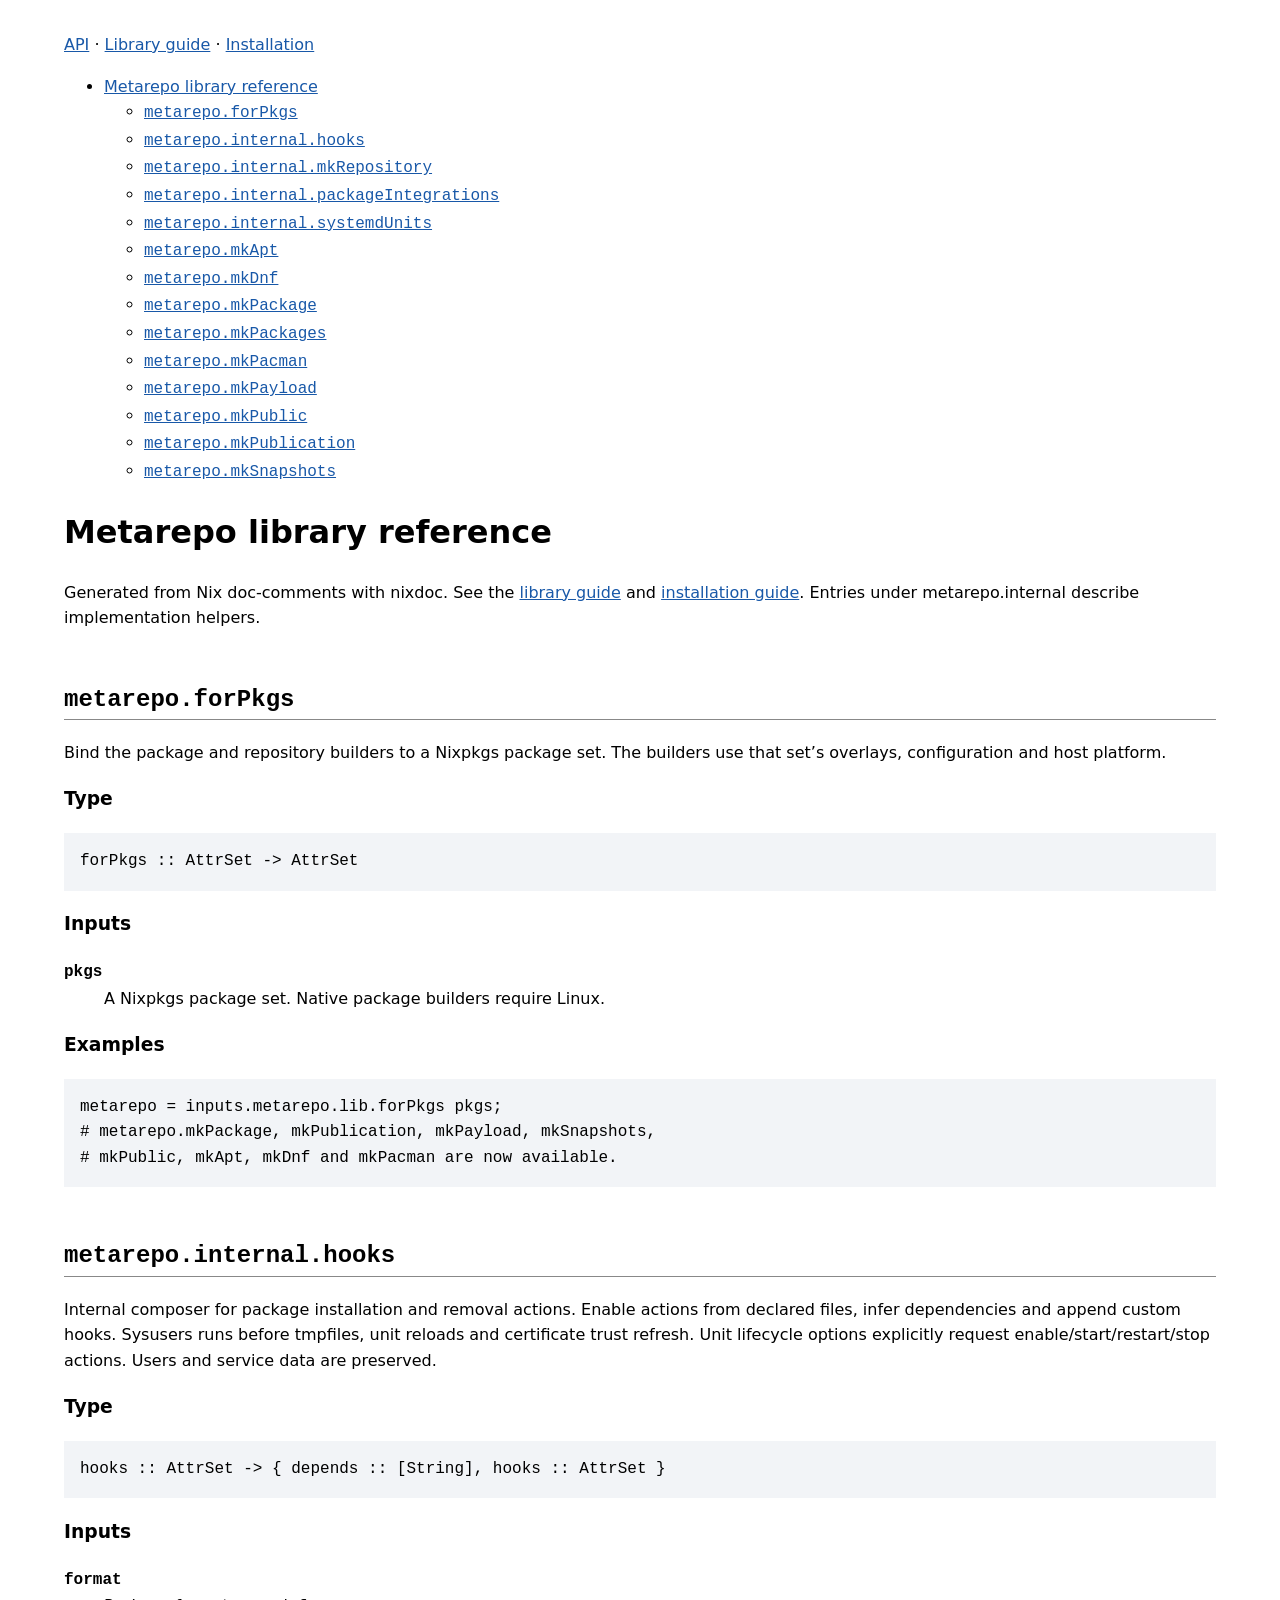
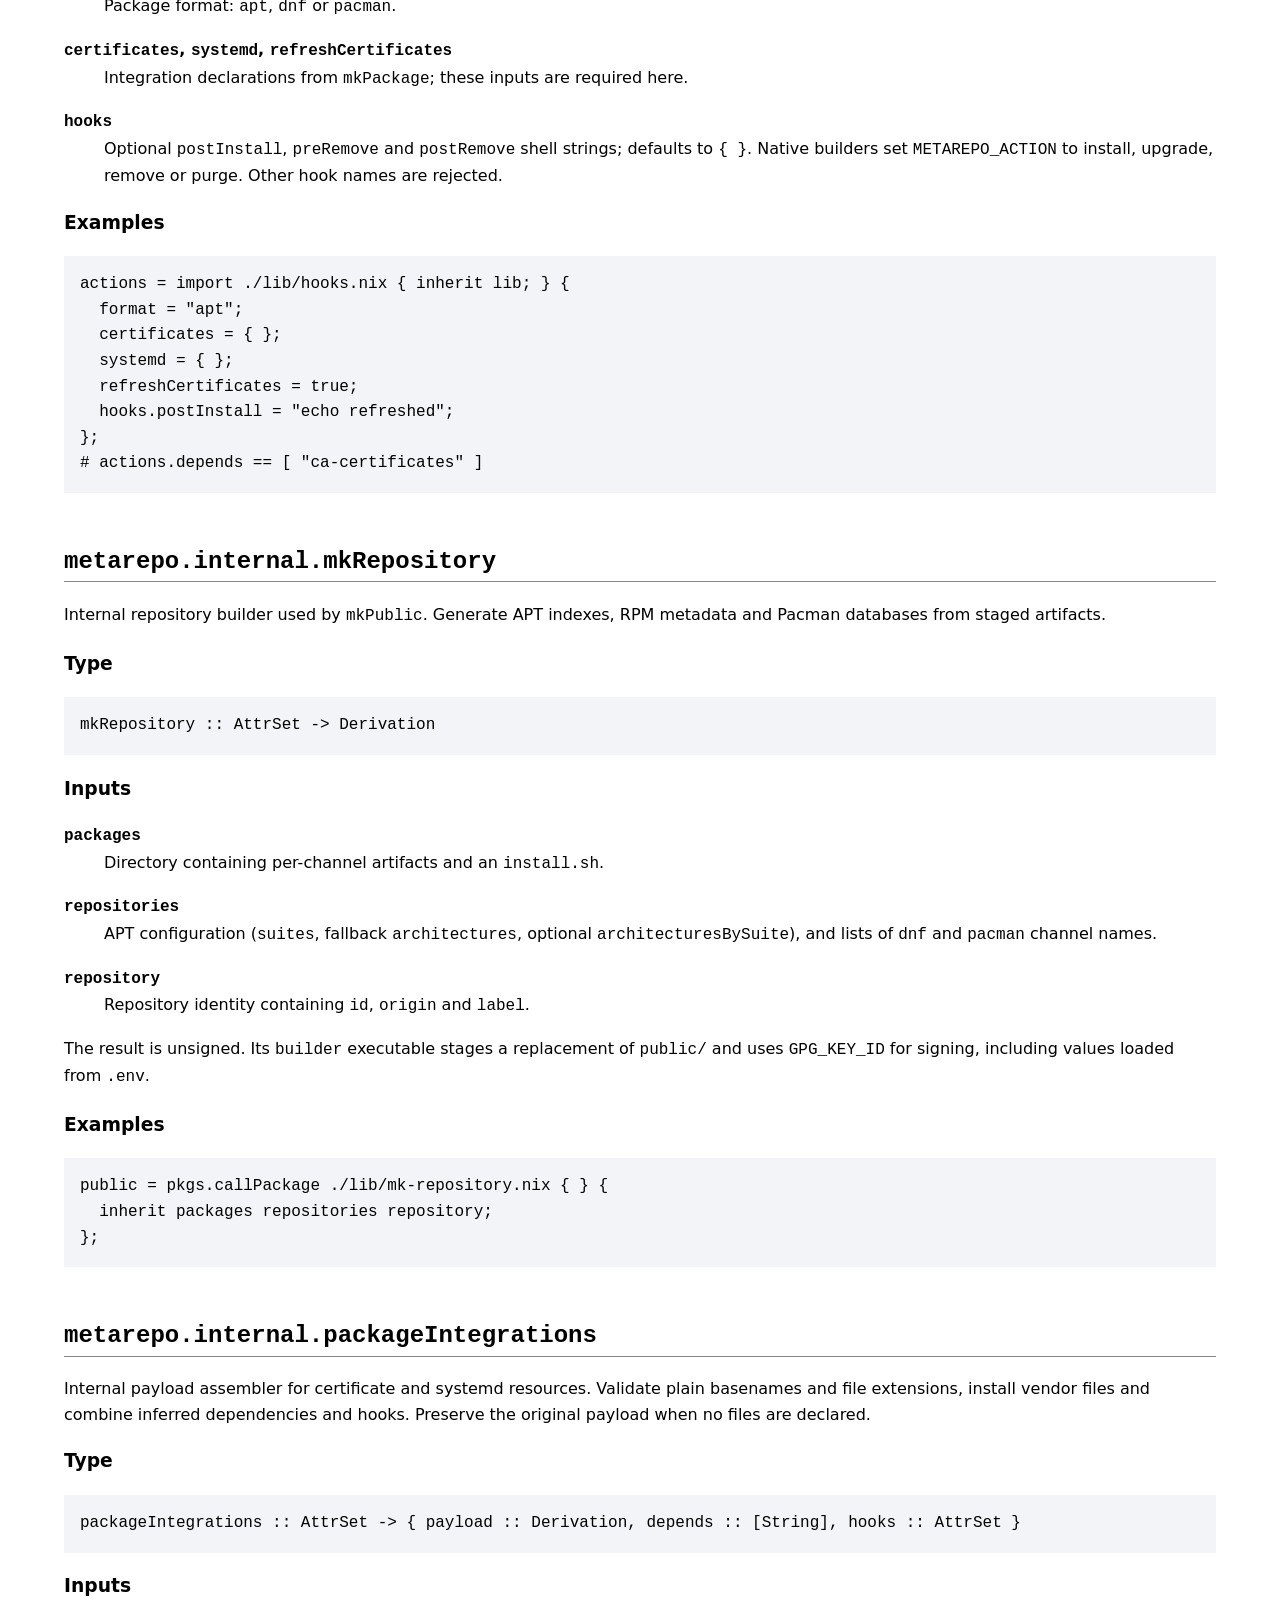
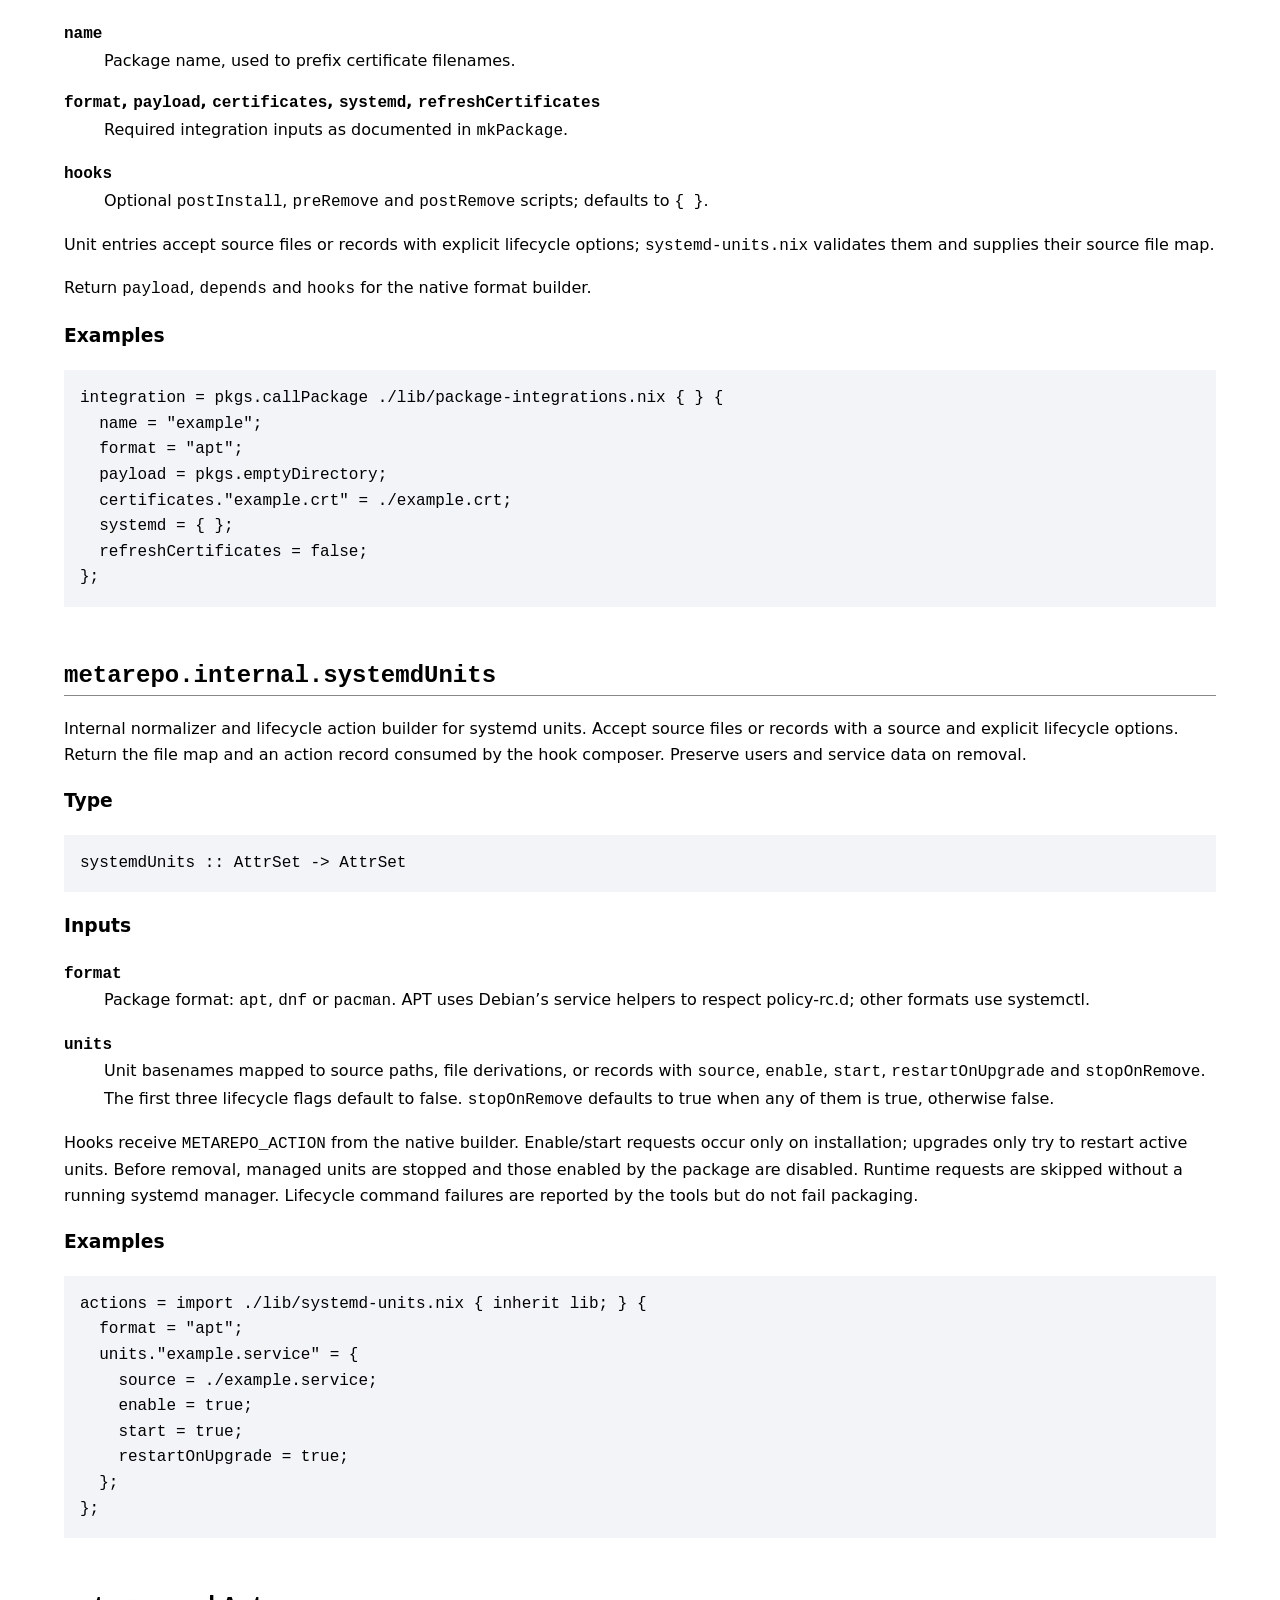
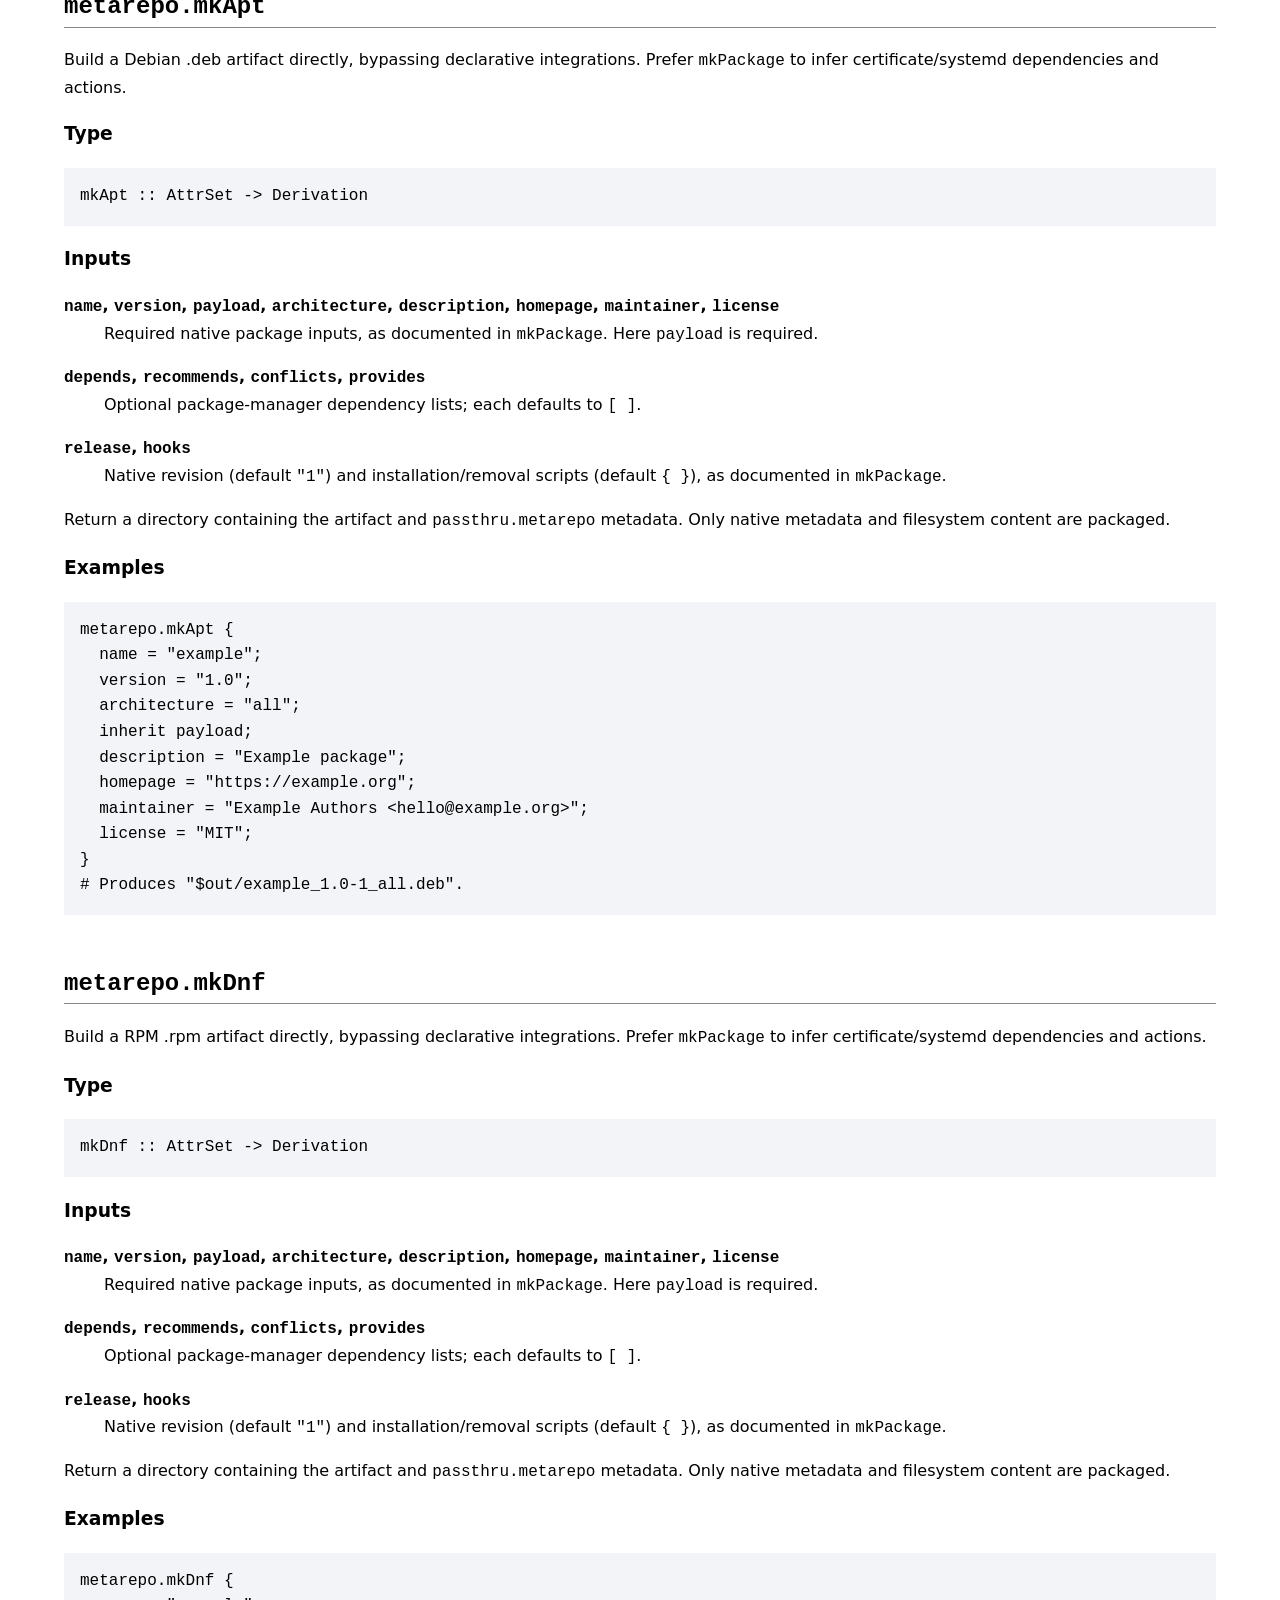
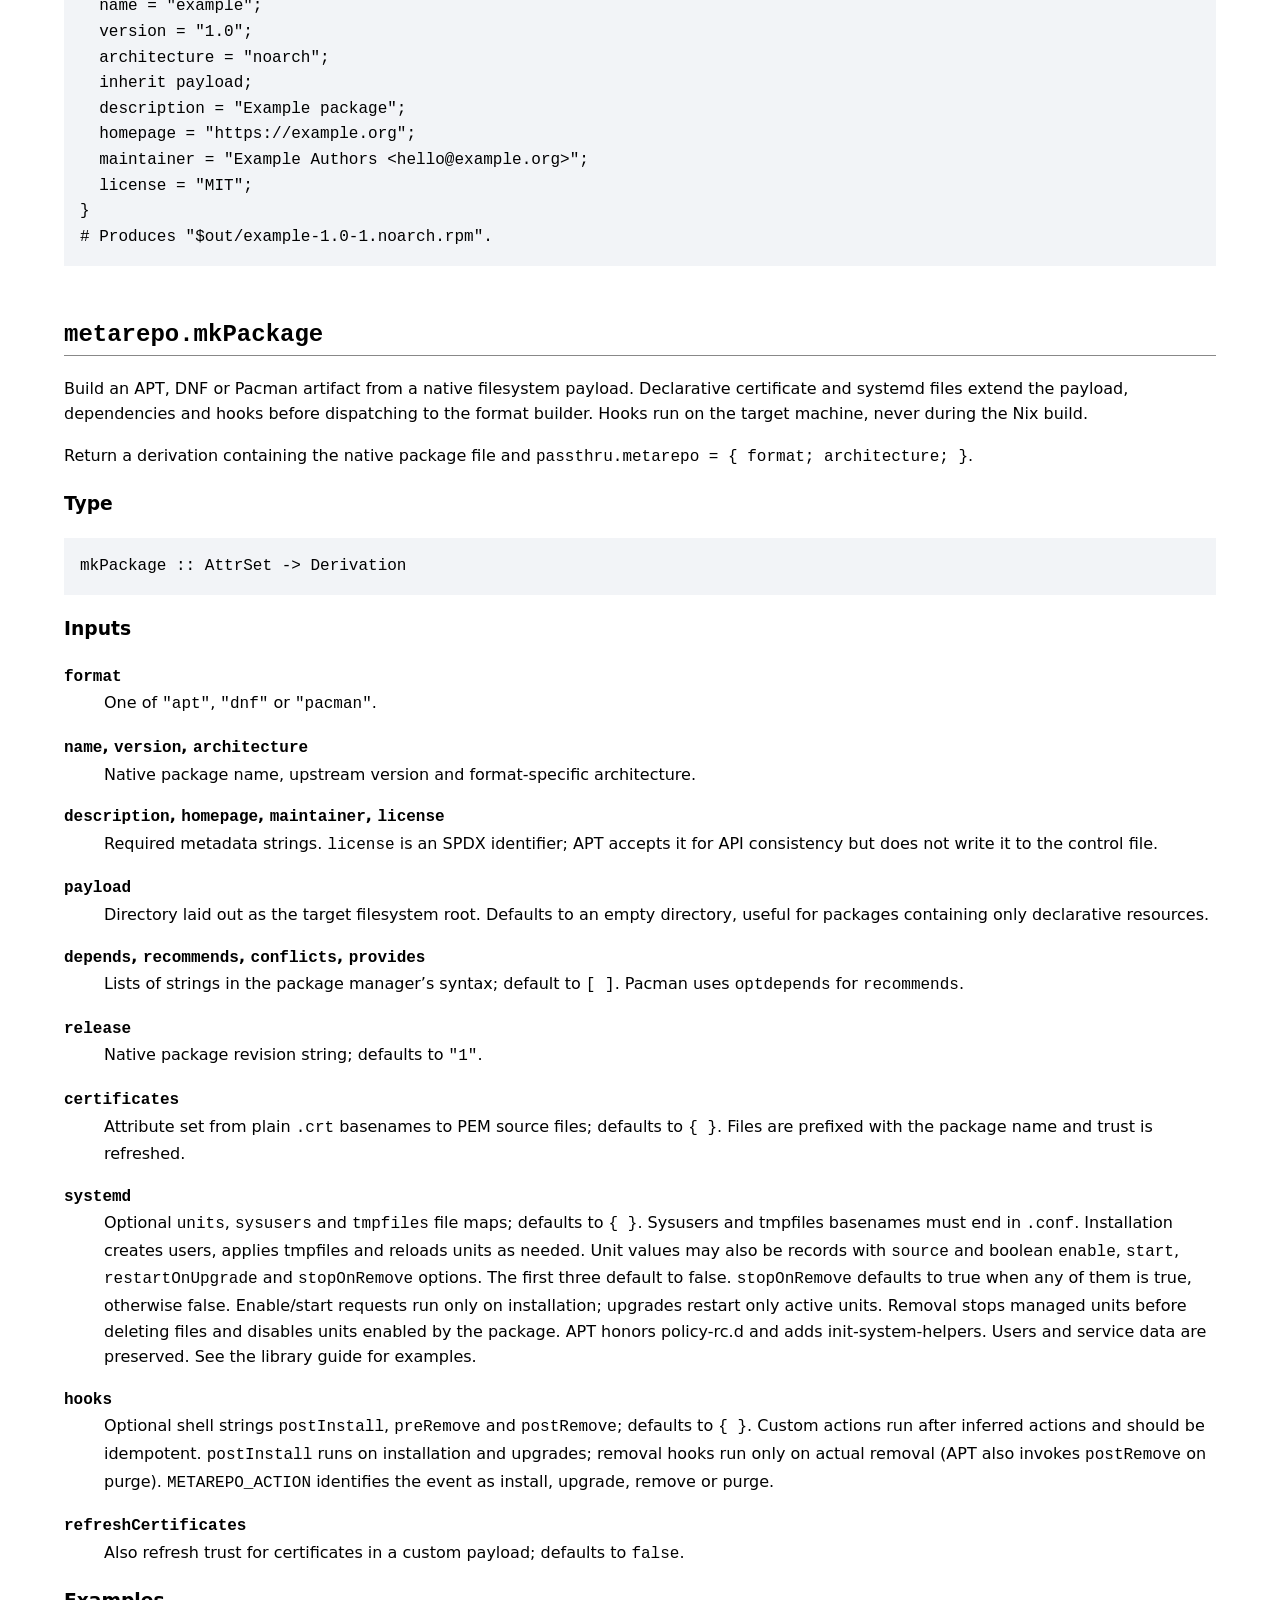
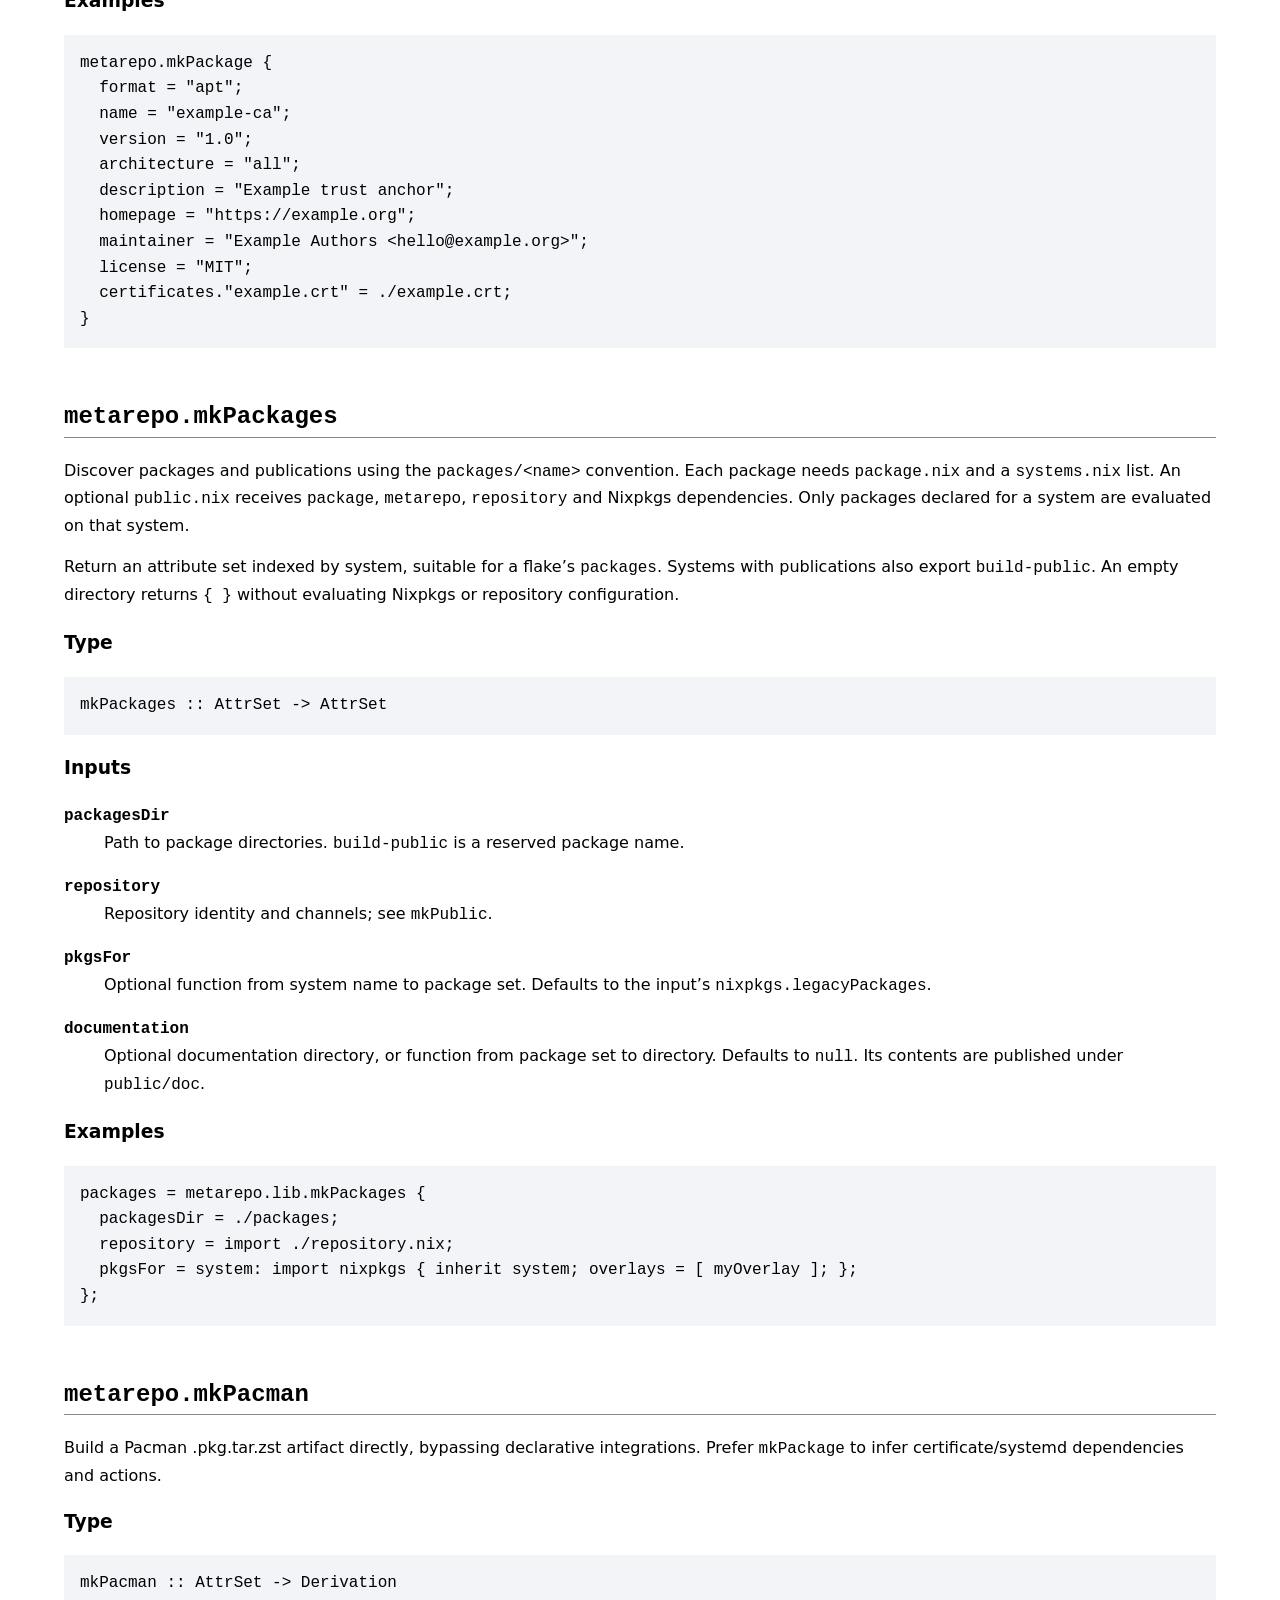
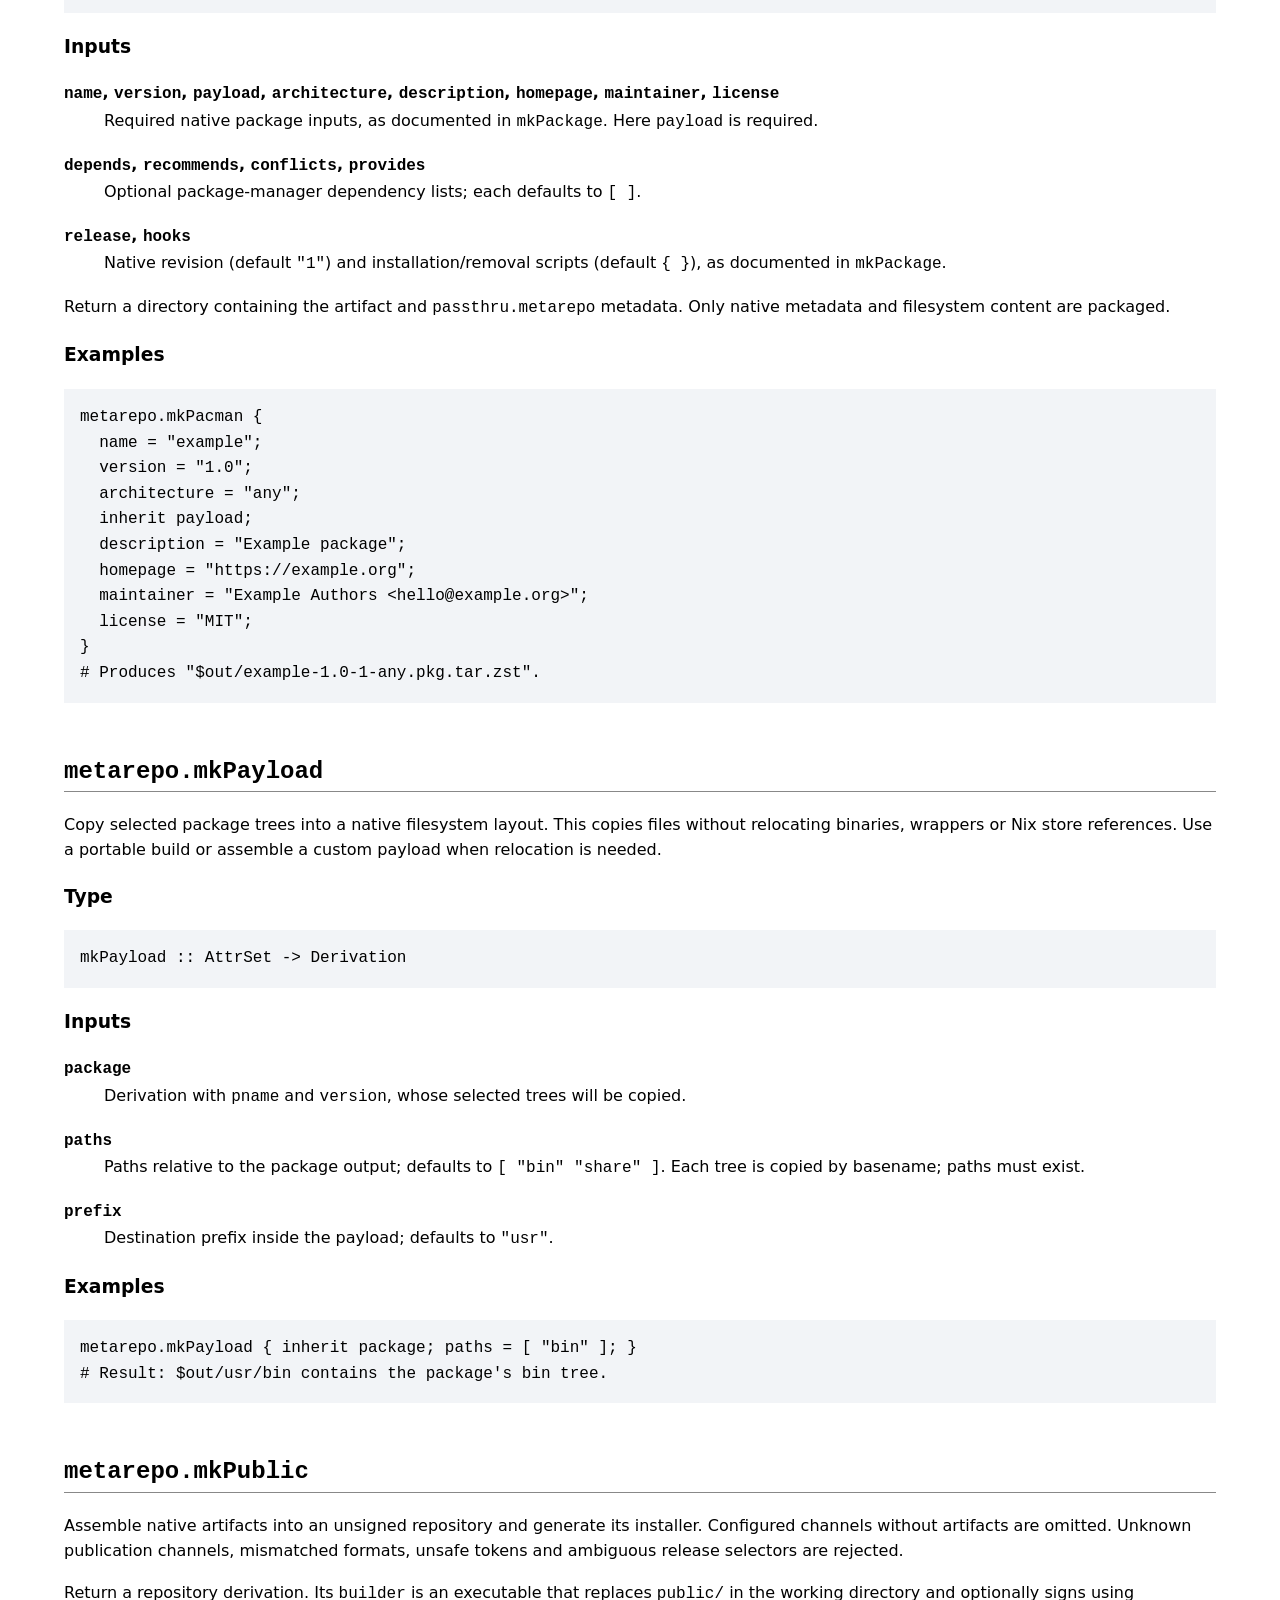
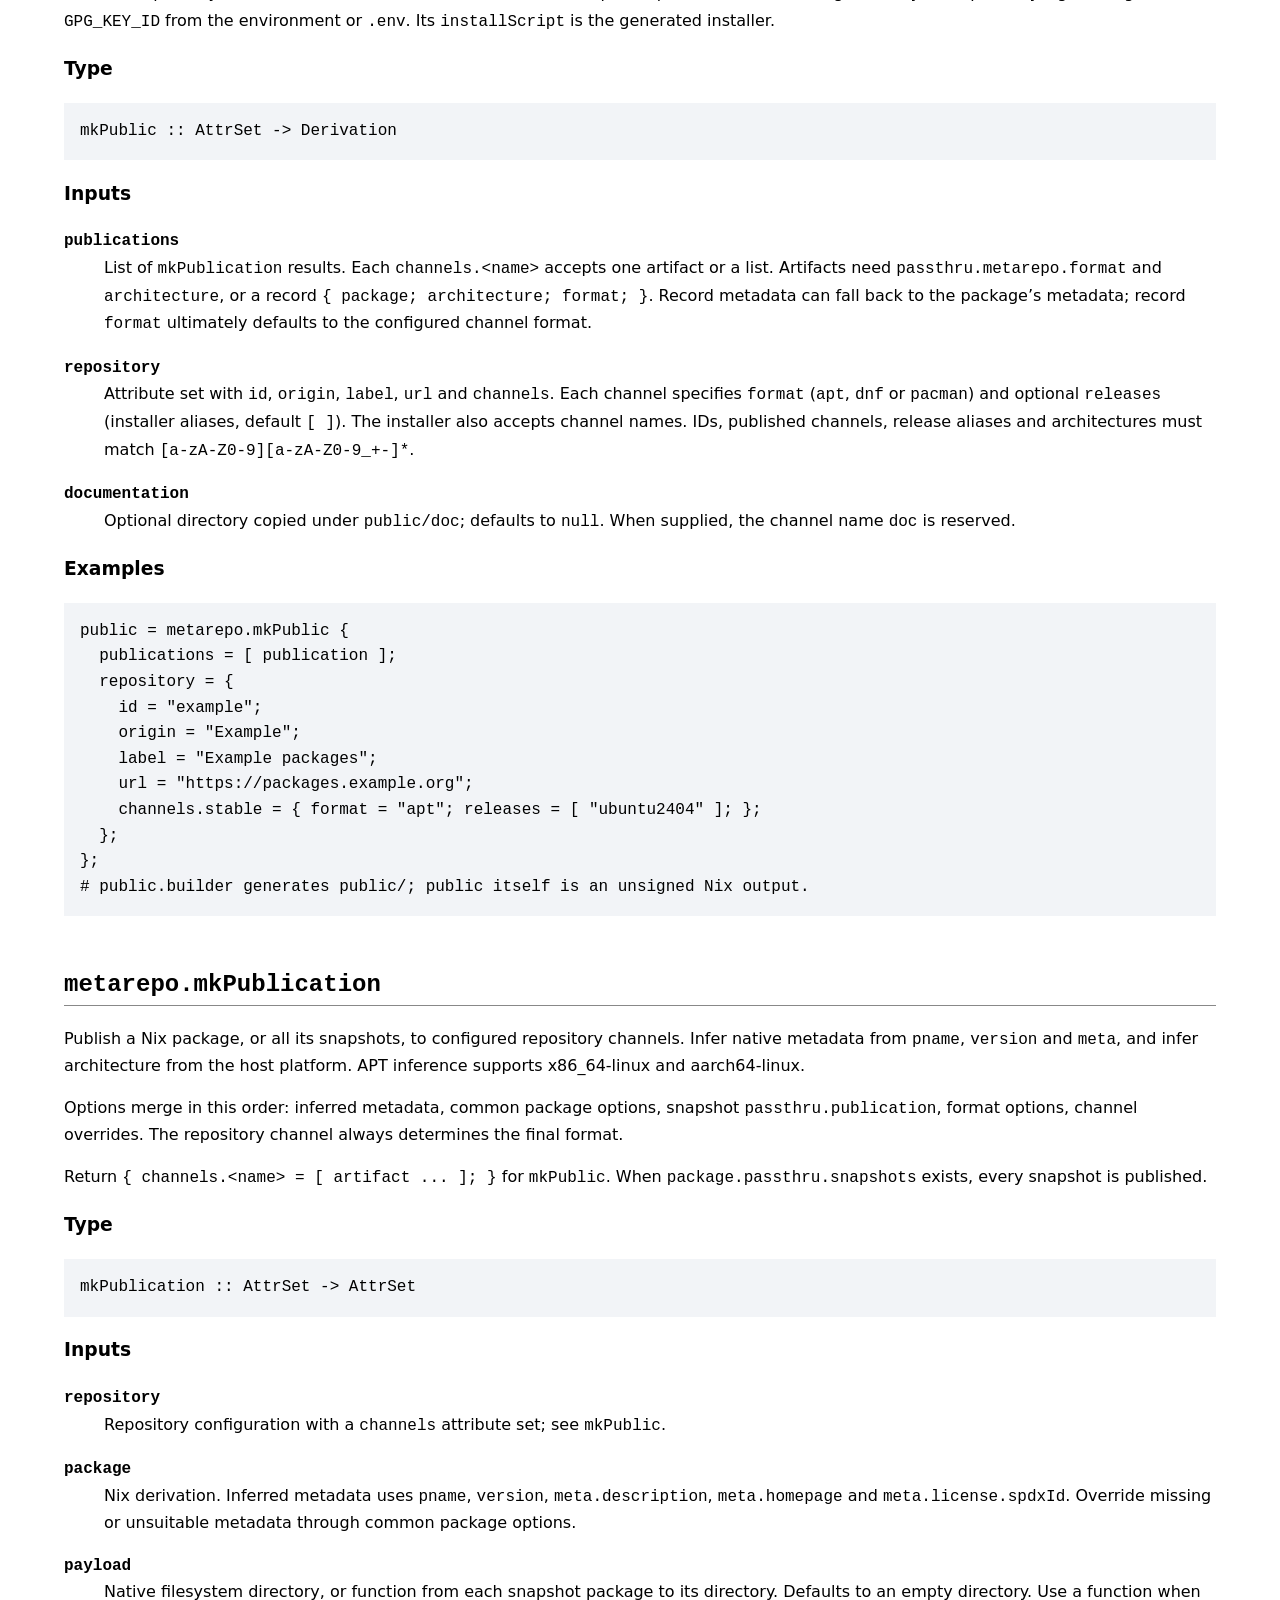
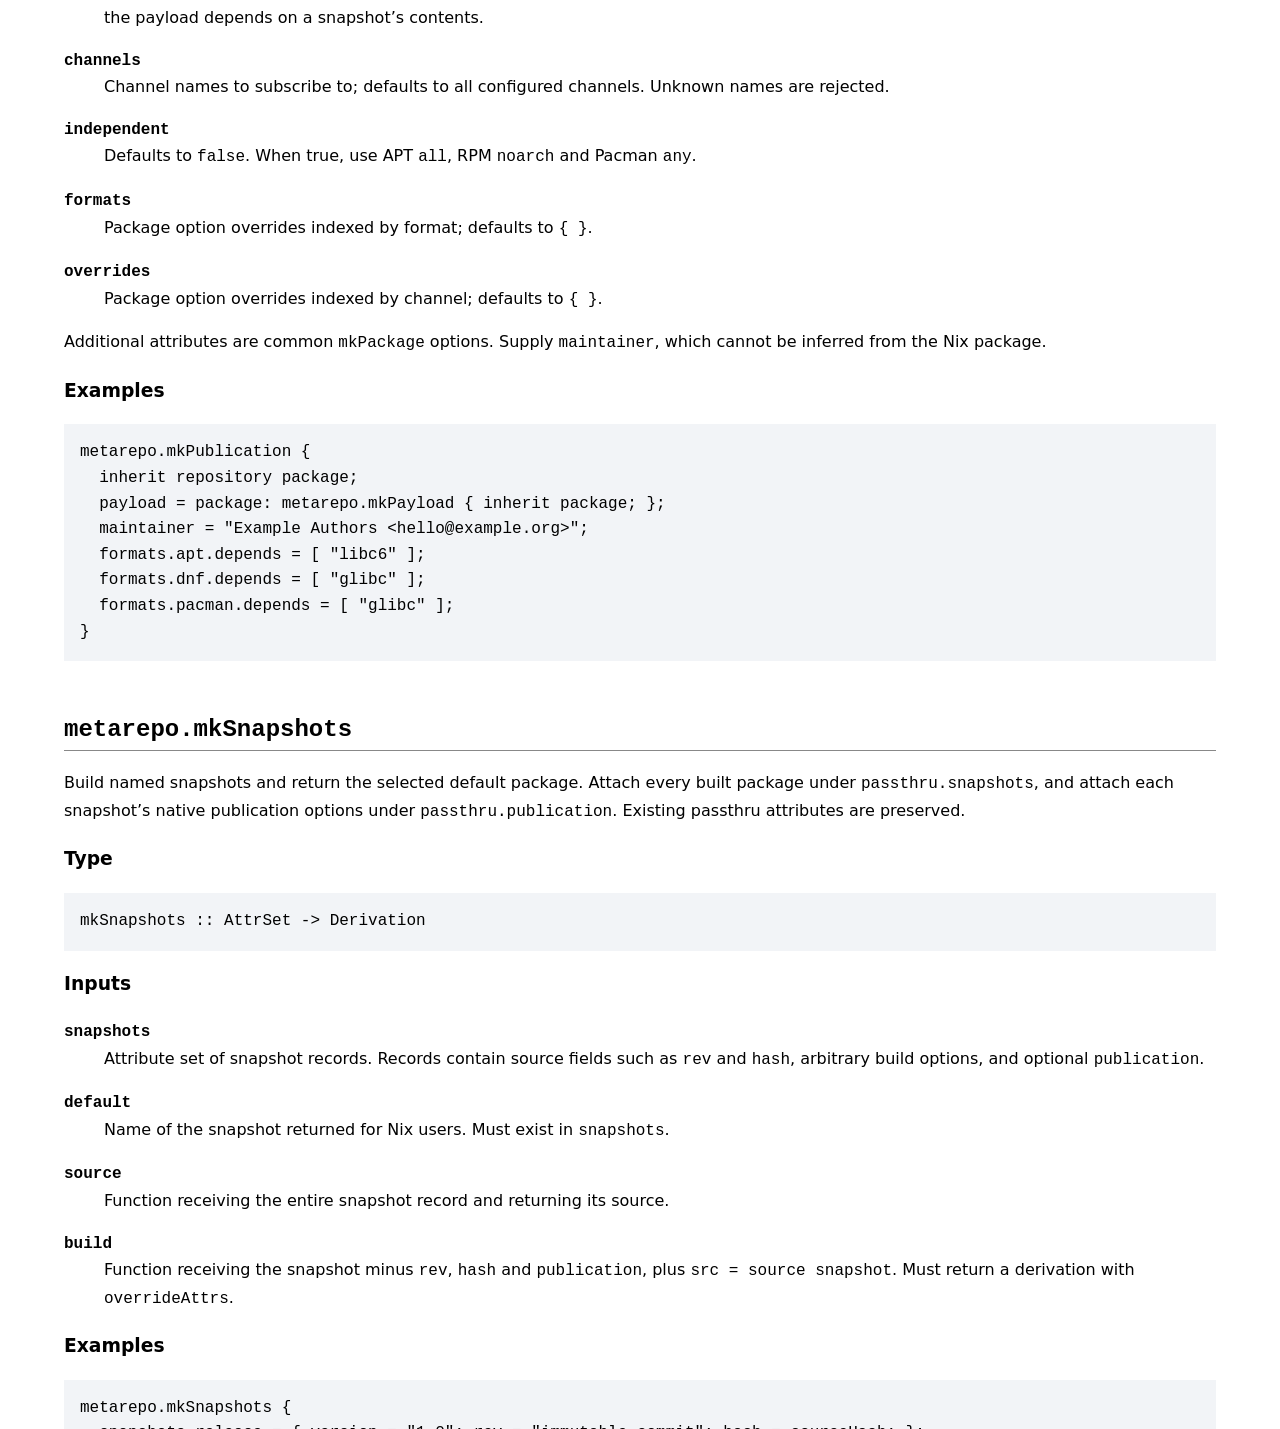
==== commit d18ab351: "features" ====
--- a/public/doc/index.html
+++ b/public/doc/index.html
@@ -9,7 +9,7 @@
 <body>
   <nav aria-label="Documentation">
     <a href="index.html">API</a> · <a href="library.html">Library guide</a> ·
-    <a href="install.html">Installation</a> · <a href="review.html">Review</a>
+    <a href="install.html">Installation</a>
   </nav>
   <nav aria-label="Contents"><ul>
 <li><a href="#metarepo-library-reference"
@@ -23,6 +23,8 @@
 id="toc-metarepo.internal.mkrepository"><code>metarepo.internal.mkRepository</code></a></li>
 <li><a href="#metarepo.internal.packageintegrations"
 id="toc-metarepo.internal.packageintegrations"><code>metarepo.internal.packageIntegrations</code></a></li>
+<li><a href="#metarepo.internal.systemdunits"
+id="toc-metarepo.internal.systemdunits"><code>metarepo.internal.systemdUnits</code></a></li>
 <li><a href="#metarepo.mkapt"
 id="toc-metarepo.mkapt"><code>metarepo.mkApt</code></a></li>
 <li><a href="#metarepo.mkdnf"
@@ -71,8 +73,9 @@
 <p>Internal composer for package installation and removal actions.
 Enable actions from declared files, infer dependencies and append custom
 hooks. Sysusers runs before tmpfiles, unit reloads and certificate trust
-refresh. No action enables or starts services or deletes users or
-service data.</p>
+refresh. Unit lifecycle options explicitly request
+enable/start/restart/stop actions. Users and service data are
+preserved.</p>
 <h3 id="type-1">Type</h3>
 <pre><code>hooks :: AttrSet -&gt; { depends :: [String], hooks :: AttrSet }</code></pre>
 <h3 id="inputs-1">Inputs</h3>
@@ -90,8 +93,10 @@
 </dd>
 <dt><code>hooks</code></dt>
 <dd>
-Optional <code>postInstall</code> and <code>postRemove</code> shell
-strings; defaults to <code>{ }</code>. Other hook names are rejected.
+Optional <code>postInstall</code>, <code>preRemove</code> and
+<code>postRemove</code> shell strings; defaults to <code>{ }</code>.
+Native builders set <code>METAREPO_ACTION</code> to install, upgrade,
+remove or purge. Other hook names are rejected.
 </dd>
 </dl>
 <h3 id="examples-1">Examples</h3>
@@ -158,10 +163,13 @@
 </dd>
 <dt><code>hooks</code></dt>
 <dd>
-Optional custom installation/removal scripts; defaults to
-<code>{ }</code>.
-</dd>
-</dl>
+Optional <code>postInstall</code>, <code>preRemove</code> and
+<code>postRemove</code> scripts; defaults to <code>{ }</code>.
+</dd>
+</dl>
+<p>Unit entries accept source files or records with explicit lifecycle
+options; <code>systemd-units.nix</code> validates them and supplies
+their source file map.</p>
 <p>Return <code>payload</code>, <code>depends</code> and
 <code>hooks</code> for the native format builder.</p>
 <h3 id="examples-3">Examples</h3>
@@ -173,13 +181,54 @@
   systemd = { };
   refreshCertificates = false;
 };</code></pre>
+<h2
+id="metarepo.internal.systemdunits"><code>metarepo.internal.systemdUnits</code></h2>
+<p>Internal normalizer and lifecycle action builder for systemd units.
+Accept source files or records with a source and explicit lifecycle
+options. Return the file map and an action record consumed by the hook
+composer. Preserve users and service data on removal.</p>
+<h3 id="type-4">Type</h3>
+<pre><code>systemdUnits :: AttrSet -&gt; AttrSet</code></pre>
+<h3 id="inputs-4">Inputs</h3>
+<dl>
+<dt><code>format</code></dt>
+<dd>
+Package format: <code>apt</code>, <code>dnf</code> or
+<code>pacman</code>. APT uses Debian’s service helpers to respect
+policy-rc.d; other formats use systemctl.
+</dd>
+<dt><code>units</code></dt>
+<dd>
+Unit basenames mapped to source paths, file derivations, or records with
+<code>source</code>, <code>enable</code>, <code>start</code>,
+<code>restartOnUpgrade</code> and <code>stopOnRemove</code>. The first
+three lifecycle flags default to false. <code>stopOnRemove</code>
+defaults to true when any of them is true, otherwise false.
+</dd>
+</dl>
+<p>Hooks receive <code>METAREPO_ACTION</code> from the native builder.
+Enable/start requests occur only on installation; upgrades only try to
+restart active units. Before removal, managed units are stopped and
+those enabled by the package are disabled. Runtime requests are skipped
+without a running systemd manager. Lifecycle command failures are
+reported by the tools but do not fail packaging.</p>
+<h3 id="examples-4">Examples</h3>
+<pre class="nix"><code>actions = import ./lib/systemd-units.nix { inherit lib; } {
+  format = &quot;apt&quot;;
+  units.&quot;example.service&quot; = {
+    source = ./example.service;
+    enable = true;
+    start = true;
+    restartOnUpgrade = true;
+  };
+};</code></pre>
 <h2 id="metarepo.mkapt"><code>metarepo.mkApt</code></h2>
 <p>Build a Debian .deb artifact directly, bypassing declarative
 integrations. Prefer <code>mkPackage</code> to infer certificate/systemd
 dependencies and actions.</p>
-<h3 id="type-4">Type</h3>
+<h3 id="type-5">Type</h3>
 <pre><code>mkApt :: AttrSet -&gt; Derivation</code></pre>
-<h3 id="inputs-4">Inputs</h3>
+<h3 id="inputs-5">Inputs</h3>
 <dl>
 <dt><code>name</code>, <code>version</code>, <code>payload</code>,
 <code>architecture</code>, <code>description</code>,
@@ -205,7 +254,7 @@
 <p>Return a directory containing the artifact and
 <code>passthru.metarepo</code> metadata. Only native metadata and
 filesystem content are packaged.</p>
-<h3 id="examples-4">Examples</h3>
+<h3 id="examples-5">Examples</h3>
 <pre class="nix"><code>metarepo.mkApt {
   name = &quot;example&quot;;
   version = &quot;1.0&quot;;
@@ -221,9 +270,9 @@
 <p>Build a RPM .rpm artifact directly, bypassing declarative
 integrations. Prefer <code>mkPackage</code> to infer certificate/systemd
 dependencies and actions.</p>
-<h3 id="type-5">Type</h3>
+<h3 id="type-6">Type</h3>
 <pre><code>mkDnf :: AttrSet -&gt; Derivation</code></pre>
-<h3 id="inputs-5">Inputs</h3>
+<h3 id="inputs-6">Inputs</h3>
 <dl>
 <dt><code>name</code>, <code>version</code>, <code>payload</code>,
 <code>architecture</code>, <code>description</code>,
@@ -249,7 +298,7 @@
 <p>Return a directory containing the artifact and
 <code>passthru.metarepo</code> metadata. Only native metadata and
 filesystem content are packaged.</p>
-<h3 id="examples-5">Examples</h3>
+<h3 id="examples-6">Examples</h3>
 <pre class="nix"><code>metarepo.mkDnf {
   name = &quot;example&quot;;
   version = &quot;1.0&quot;;
@@ -268,9 +317,9 @@
 run on the target machine, never during the Nix build.</p>
 <p>Return a derivation containing the native package file and
 <code>passthru.metarepo = { format; architecture; }</code>.</p>
-<h3 id="type-6">Type</h3>
+<h3 id="type-7">Type</h3>
 <pre><code>mkPackage :: AttrSet -&gt; Derivation</code></pre>
-<h3 id="inputs-6">Inputs</h3>
+<h3 id="inputs-7">Inputs</h3>
 <dl>
 <dt><code>format</code></dt>
 <dd>
@@ -315,14 +364,26 @@
 Optional <code>units</code>, <code>sysusers</code> and
 <code>tmpfiles</code> file maps; defaults to <code>{ }</code>. Sysusers
 and tmpfiles basenames must end in <code>.conf</code>. Installation
-creates users, applies tmpfiles and reloads units as needed. Services
-are not started.
+creates users, applies tmpfiles and reloads units as needed. Unit values
+may also be records with <code>source</code> and boolean
+<code>enable</code>, <code>start</code>, <code>restartOnUpgrade</code>
+and <code>stopOnRemove</code> options. The first three default to false.
+<code>stopOnRemove</code> defaults to true when any of them is true,
+otherwise false. Enable/start requests run only on installation;
+upgrades restart only active units. Removal stops managed units before
+deleting files and disables units enabled by the package. APT honors
+policy-rc.d and adds init-system-helpers. Users and service data are
+preserved. See the library guide for examples.
 </dd>
 <dt><code>hooks</code></dt>
 <dd>
-Optional shell strings <code>postInstall</code> and
-<code>postRemove</code>; defaults to <code>{ }</code>. Custom actions
-run after inferred actions and should be idempotent.
+Optional shell strings <code>postInstall</code>, <code>preRemove</code>
+and <code>postRemove</code>; defaults to <code>{ }</code>. Custom
+actions run after inferred actions and should be idempotent.
+<code>postInstall</code> runs on installation and upgrades; removal
+hooks run only on actual removal (APT also invokes
+<code>postRemove</code> on purge). <code>METAREPO_ACTION</code>
+identifies the event as install, upgrade, remove or purge.
 </dd>
 <dt><code>refreshCertificates</code></dt>
 <dd>
@@ -330,7 +391,7 @@
 <code>false</code>.
 </dd>
 </dl>
-<h3 id="examples-6">Examples</h3>
+<h3 id="examples-7">Examples</h3>
 <pre class="nix"><code>metarepo.mkPackage {
   format = &quot;apt&quot;;
   name = &quot;example-ca&quot;;
@@ -353,9 +414,9 @@
 <code>packages</code>. Systems with publications also export
 <code>build-public</code>. An empty directory returns <code>{ }</code>
 without evaluating Nixpkgs or repository configuration.</p>
-<h3 id="type-7">Type</h3>
+<h3 id="type-8">Type</h3>
 <pre><code>mkPackages :: AttrSet -&gt; AttrSet</code></pre>
-<h3 id="inputs-7">Inputs</h3>
+<h3 id="inputs-8">Inputs</h3>
 <dl>
 <dt><code>packagesDir</code></dt>
 <dd>
@@ -378,7 +439,7 @@
 under <code>public/doc</code>.
 </dd>
 </dl>
-<h3 id="examples-7">Examples</h3>
+<h3 id="examples-8">Examples</h3>
 <pre class="nix"><code>packages = metarepo.lib.mkPackages {
   packagesDir = ./packages;
   repository = import ./repository.nix;
@@ -388,9 +449,9 @@
 <p>Build a Pacman .pkg.tar.zst artifact directly, bypassing declarative
 integrations. Prefer <code>mkPackage</code> to infer certificate/systemd
 dependencies and actions.</p>
-<h3 id="type-8">Type</h3>
+<h3 id="type-9">Type</h3>
 <pre><code>mkPacman :: AttrSet -&gt; Derivation</code></pre>
-<h3 id="inputs-8">Inputs</h3>
+<h3 id="inputs-9">Inputs</h3>
 <dl>
 <dt><code>name</code>, <code>version</code>, <code>payload</code>,
 <code>architecture</code>, <code>description</code>,
@@ -416,7 +477,7 @@
 <p>Return a directory containing the artifact and
 <code>passthru.metarepo</code> metadata. Only native metadata and
 filesystem content are packaged.</p>
-<h3 id="examples-8">Examples</h3>
+<h3 id="examples-9">Examples</h3>
 <pre class="nix"><code>metarepo.mkPacman {
   name = &quot;example&quot;;
   version = &quot;1.0&quot;;
@@ -433,9 +494,9 @@
 copies files without relocating binaries, wrappers or Nix store
 references. Use a portable build or assemble a custom payload when
 relocation is needed.</p>
-<h3 id="type-9">Type</h3>
+<h3 id="type-10">Type</h3>
 <pre><code>mkPayload :: AttrSet -&gt; Derivation</code></pre>
-<h3 id="inputs-9">Inputs</h3>
+<h3 id="inputs-10">Inputs</h3>
 <dl>
 <dt><code>package</code></dt>
 <dd>
@@ -453,7 +514,7 @@
 Destination prefix inside the payload; defaults to <code>"usr"</code>.
 </dd>
 </dl>
-<h3 id="examples-9">Examples</h3>
+<h3 id="examples-10">Examples</h3>
 <pre class="nix"><code>metarepo.mkPayload { inherit package; paths = [ &quot;bin&quot; ]; }
 # Result: $out/usr/bin contains the package&#39;s bin tree.</code></pre>
 <h2 id="metarepo.mkpublic"><code>metarepo.mkPublic</code></h2>
@@ -466,9 +527,9 @@
 and optionally signs using <code>GPG_KEY_ID</code> from the environment
 or <code>.env</code>. Its <code>installScript</code> is the generated
 installer.</p>
-<h3 id="type-10">Type</h3>
+<h3 id="type-11">Type</h3>
 <pre><code>mkPublic :: AttrSet -&gt; Derivation</code></pre>
-<h3 id="inputs-10">Inputs</h3>
+<h3 id="inputs-11">Inputs</h3>
 <dl>
 <dt><code>publications</code></dt>
 <dd>
@@ -498,7 +559,7 @@
 reserved.
 </dd>
 </dl>
-<h3 id="examples-10">Examples</h3>
+<h3 id="examples-11">Examples</h3>
 <pre class="nix"><code>public = metarepo.mkPublic {
   publications = [ publication ];
   repository = {
@@ -523,9 +584,9 @@
 <p>Return <code>{ channels.&lt;name&gt; = [ artifact ... ]; }</code> for
 <code>mkPublic</code>. When <code>package.passthru.snapshots</code>
 exists, every snapshot is published.</p>
-<h3 id="type-11">Type</h3>
+<h3 id="type-12">Type</h3>
 <pre><code>mkPublication :: AttrSet -&gt; AttrSet</code></pre>
-<h3 id="inputs-11">Inputs</h3>
+<h3 id="inputs-12">Inputs</h3>
 <dl>
 <dt><code>repository</code></dt>
 <dd>
@@ -569,7 +630,7 @@
 <p>Additional attributes are common <code>mkPackage</code> options.
 Supply <code>maintainer</code>, which cannot be inferred from the Nix
 package.</p>
-<h3 id="examples-11">Examples</h3>
+<h3 id="examples-12">Examples</h3>
 <pre class="nix"><code>metarepo.mkPublication {
   inherit repository package;
   payload = package: metarepo.mkPayload { inherit package; };
@@ -584,9 +645,9 @@
 each snapshot’s native publication options under
 <code>passthru.publication</code>. Existing passthru attributes are
 preserved.</p>
-<h3 id="type-12">Type</h3>
+<h3 id="type-13">Type</h3>
 <pre><code>mkSnapshots :: AttrSet -&gt; Derivation</code></pre>
-<h3 id="inputs-12">Inputs</h3>
+<h3 id="inputs-13">Inputs</h3>
 <dl>
 <dt><code>snapshots</code></dt>
 <dd>
@@ -611,7 +672,7 @@
 <code>overrideAttrs</code>.
 </dd>
 </dl>
-<h3 id="examples-12">Examples</h3>
+<h3 id="examples-13">Examples</h3>
 <pre class="nix"><code>metarepo.mkSnapshots {
   snapshots.release = { version = &quot;1.0&quot;; rev = &quot;immutable-commit&quot;; hash = sourceHash; };
   default = &quot;release&quot;;
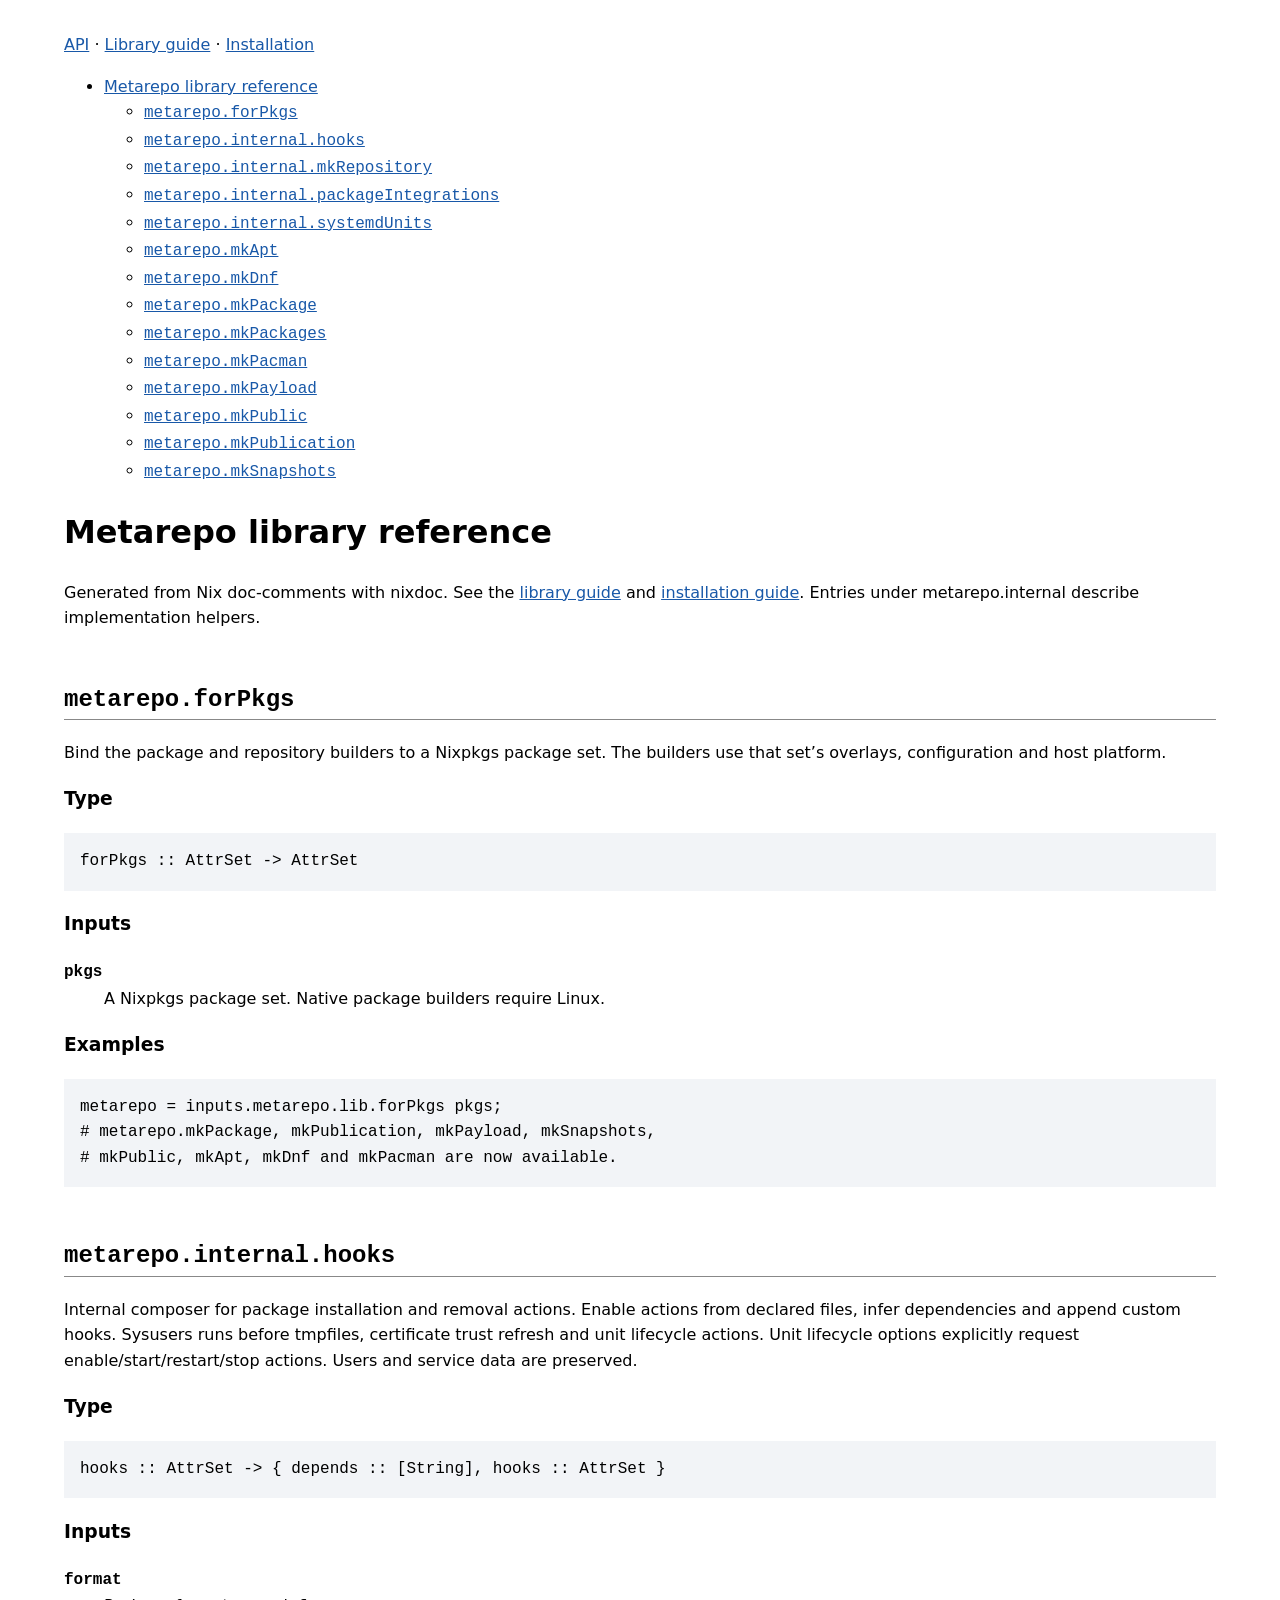
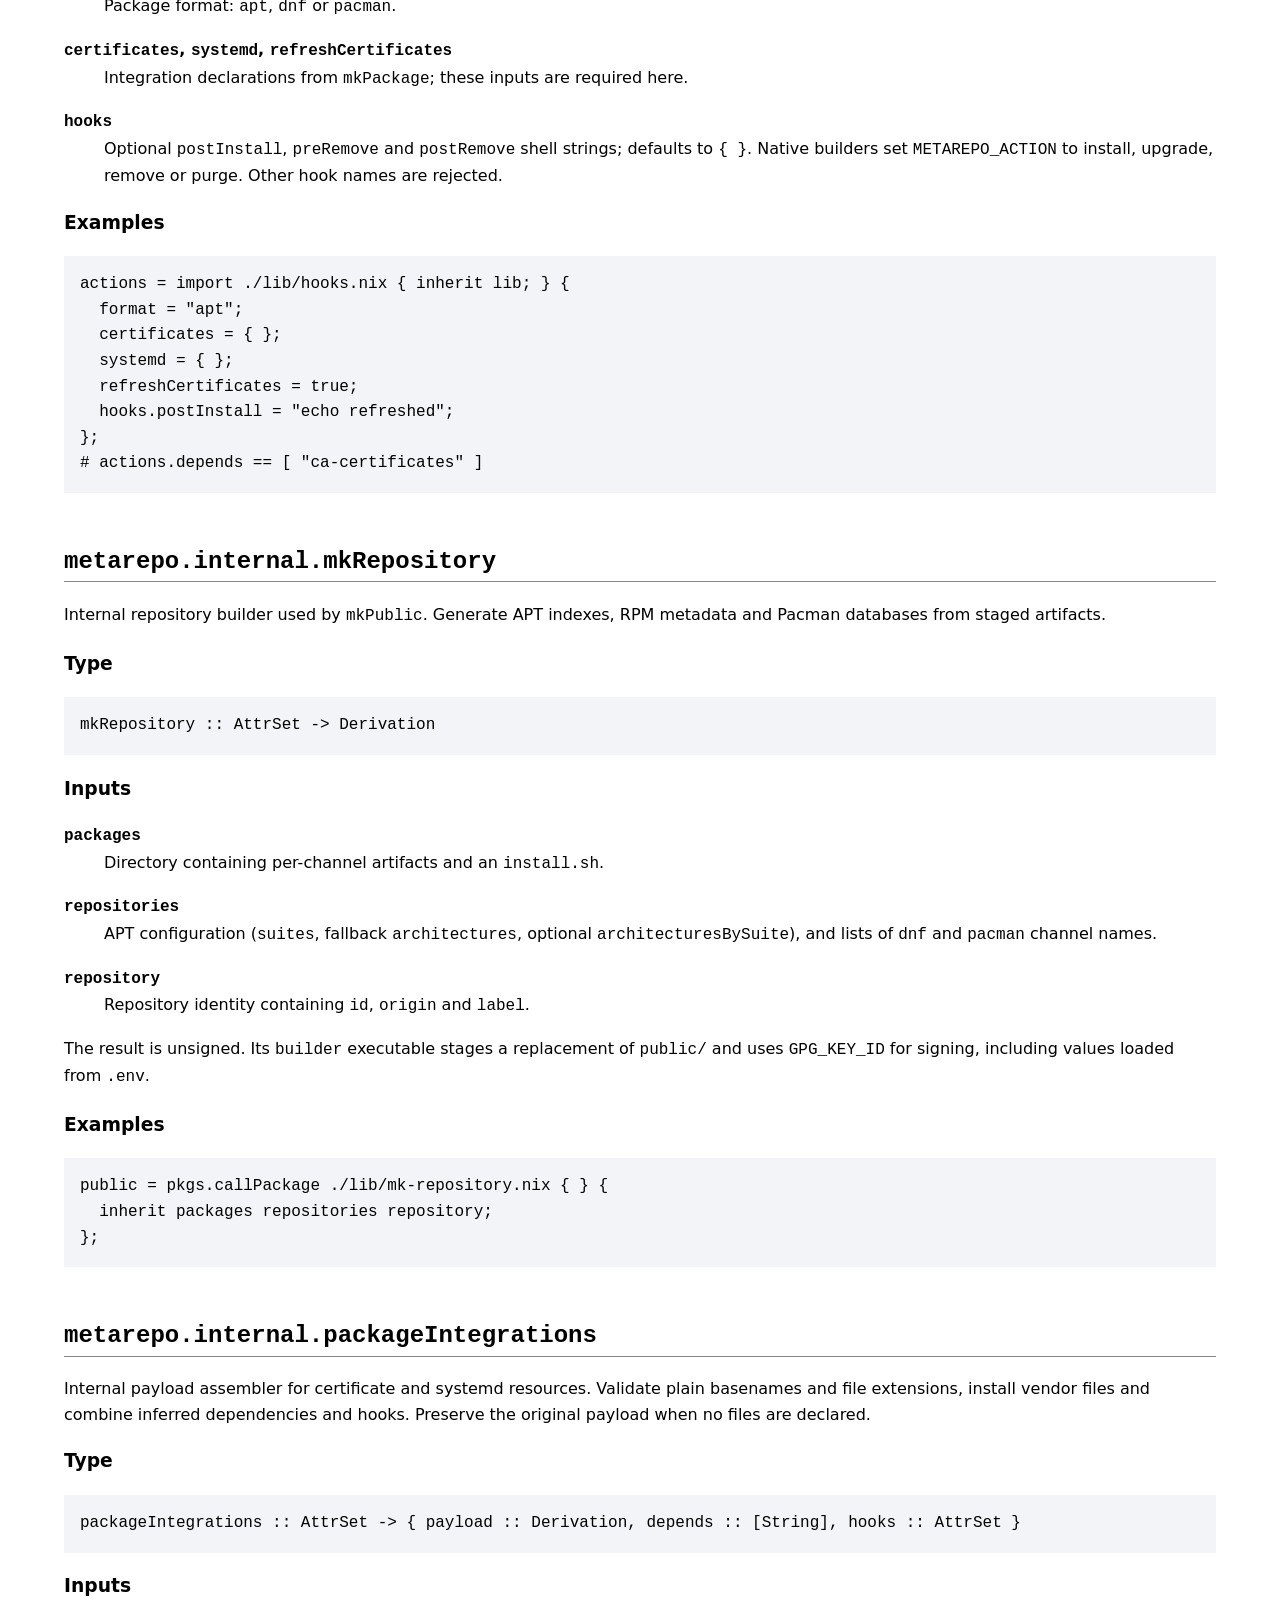
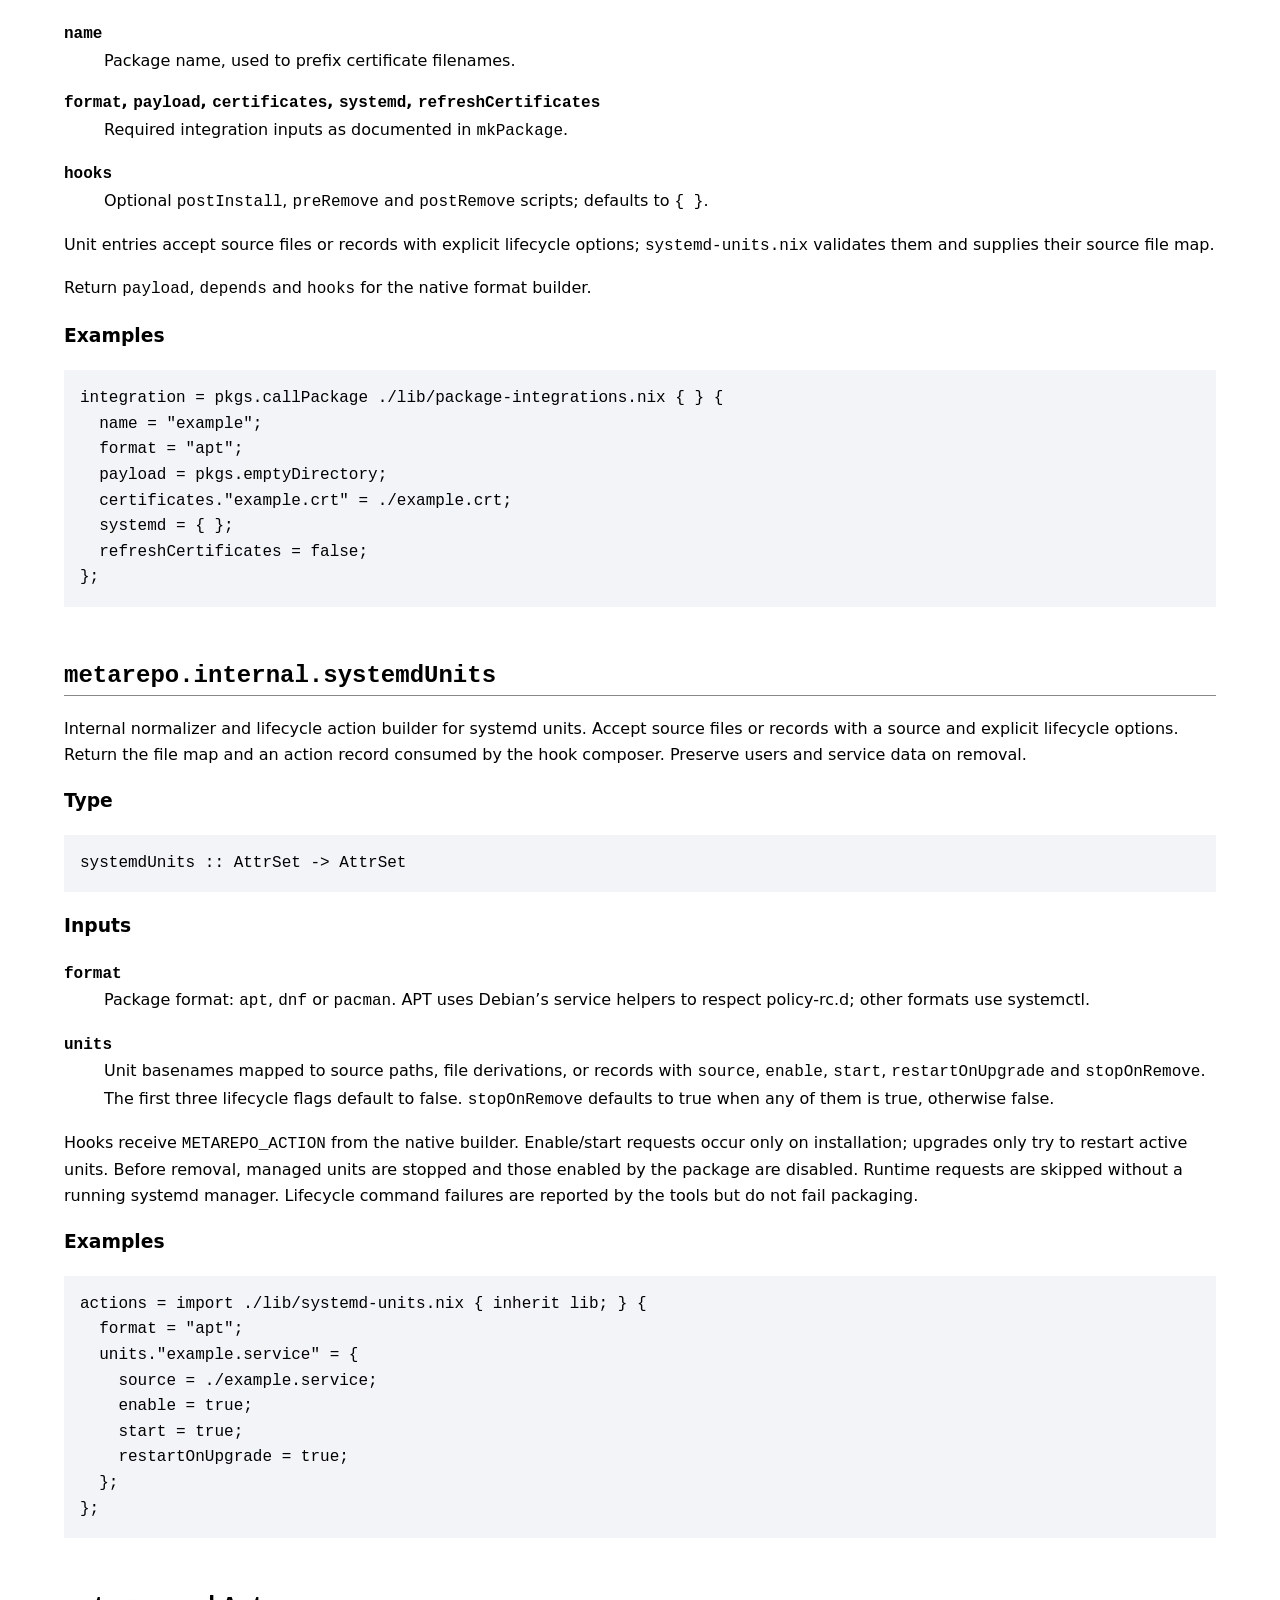
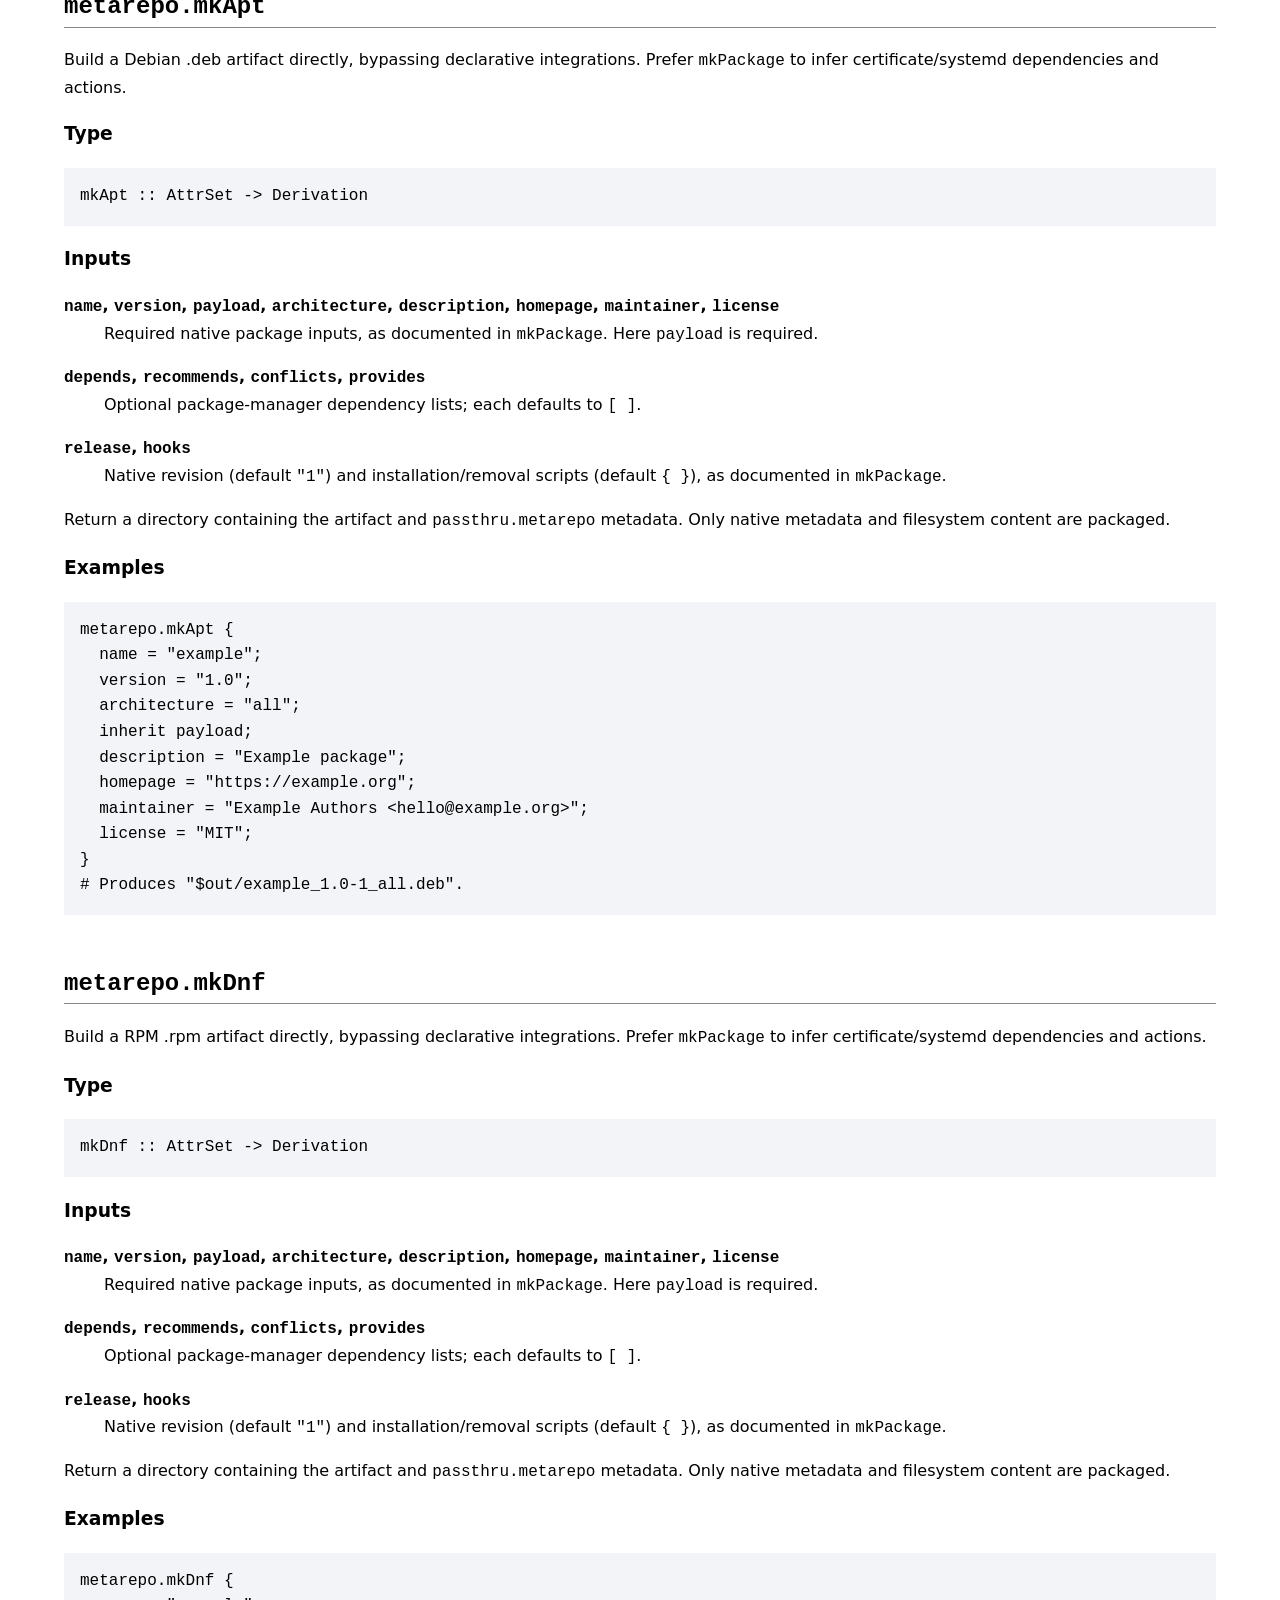
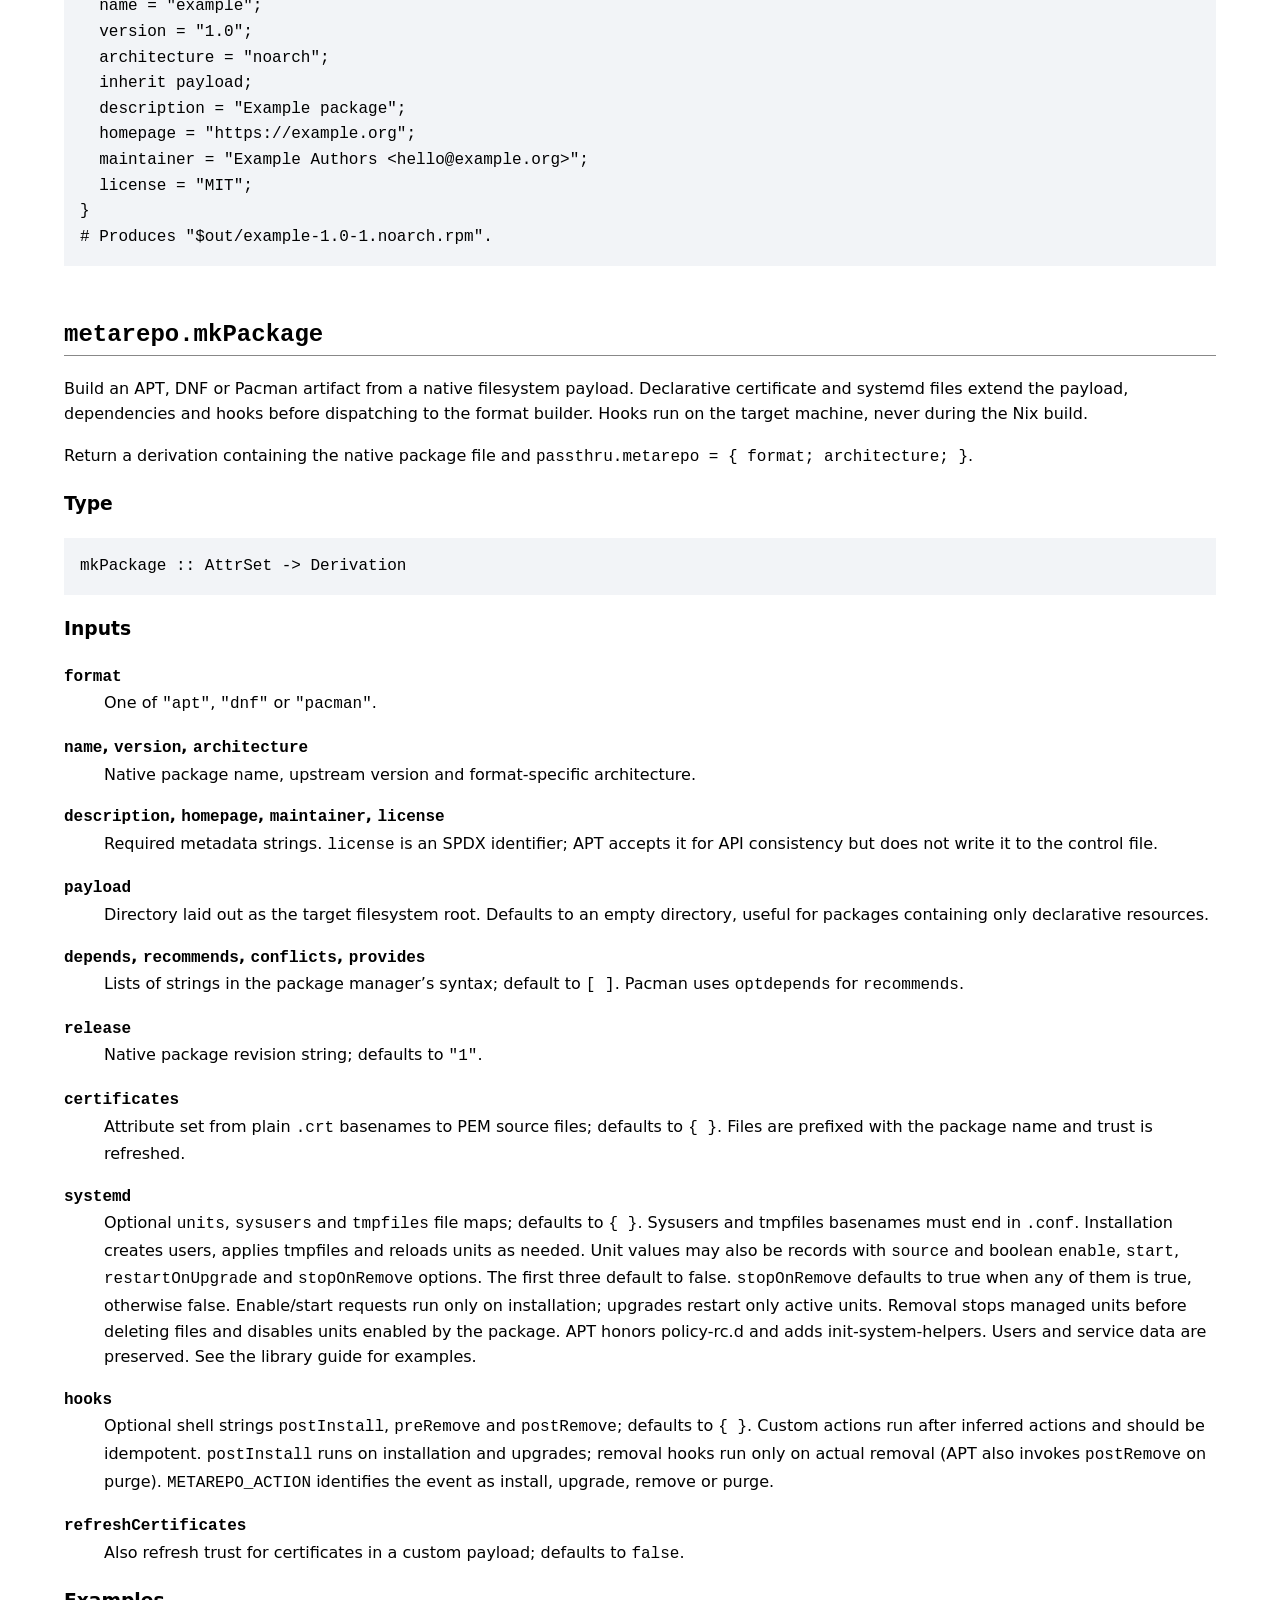
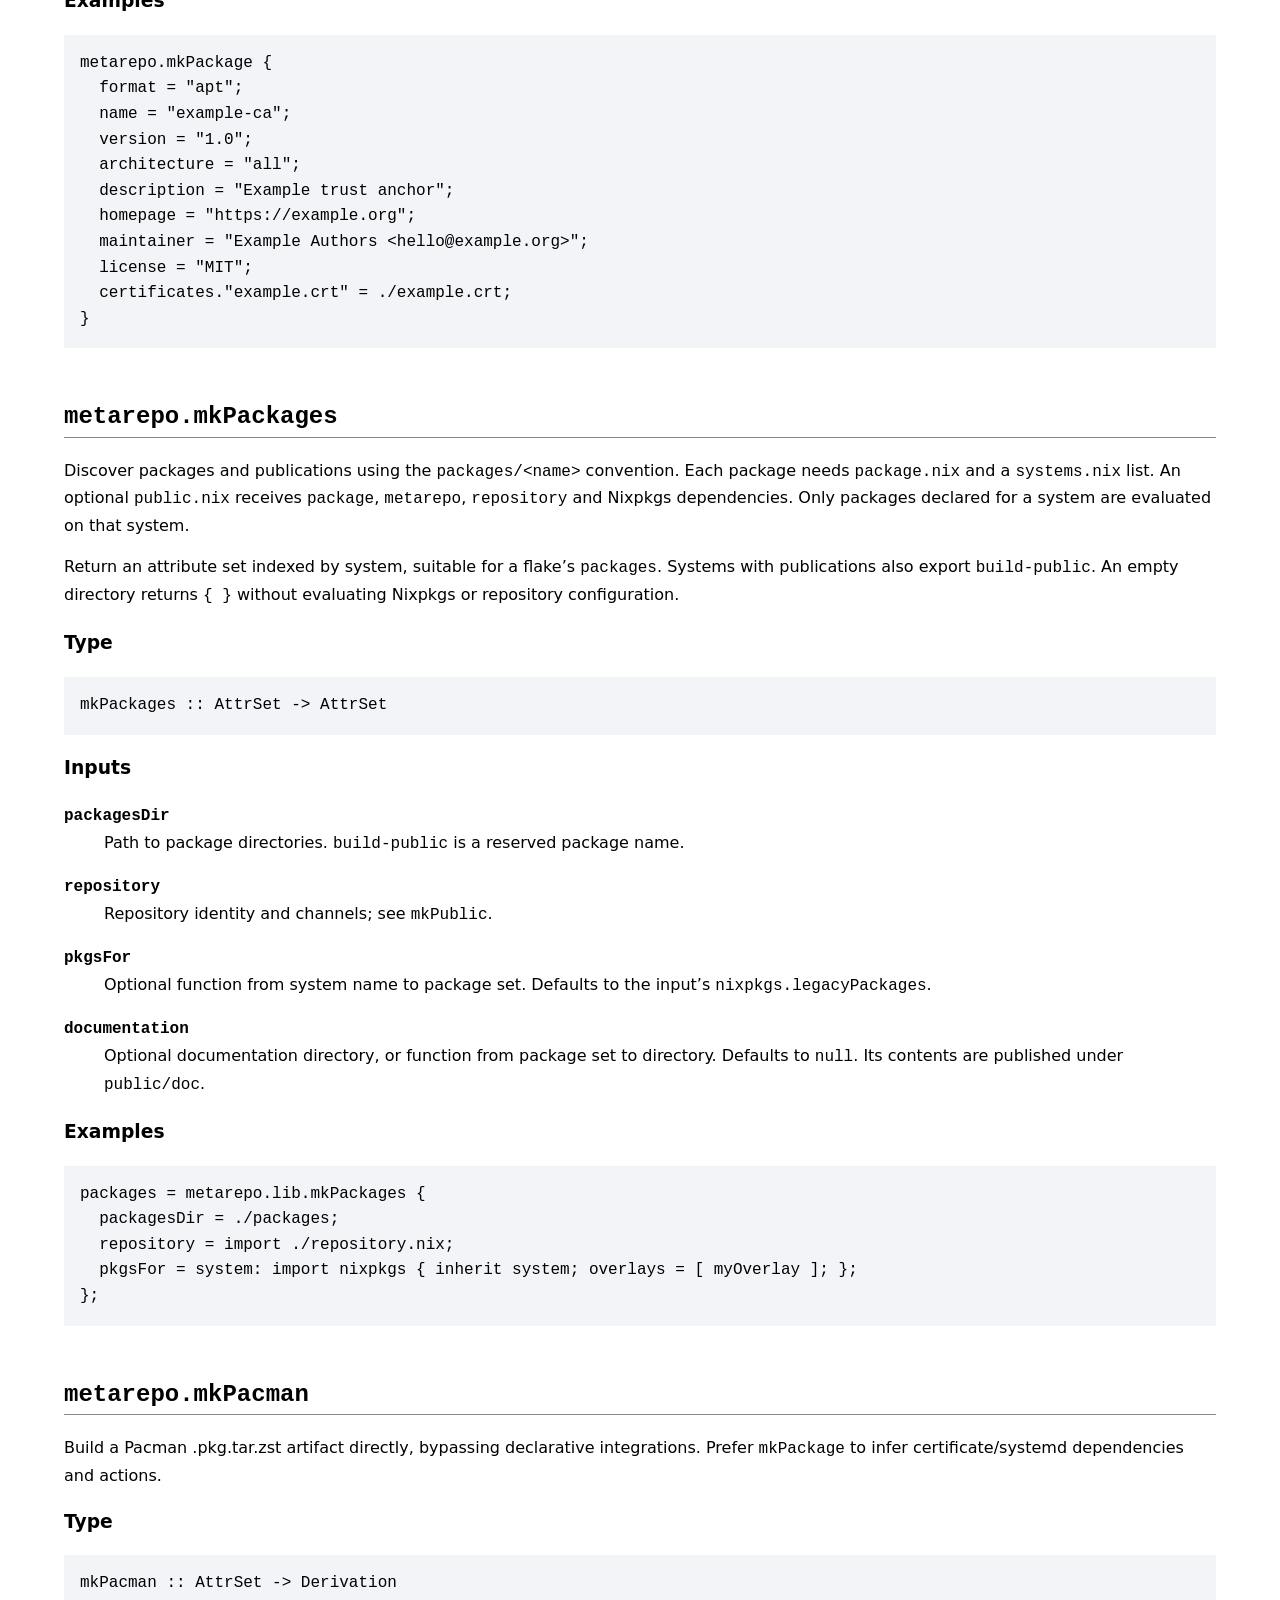
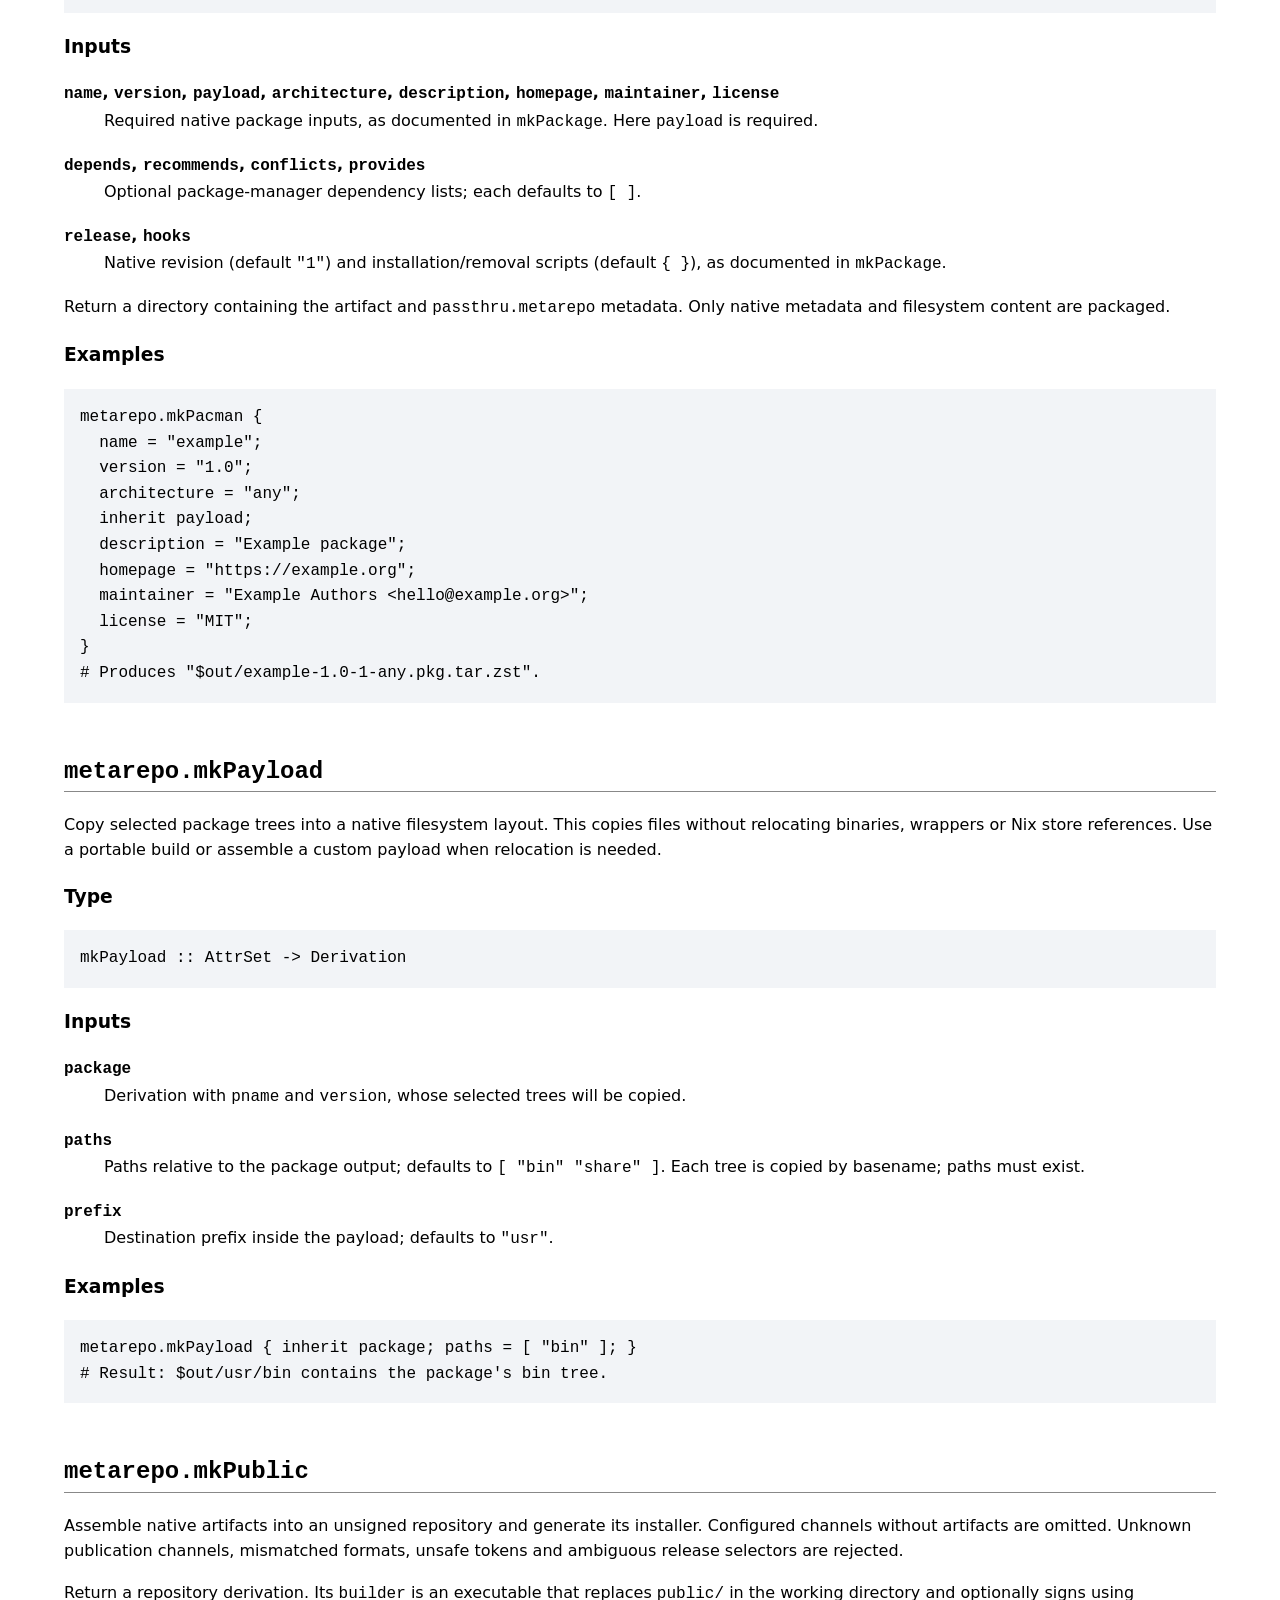
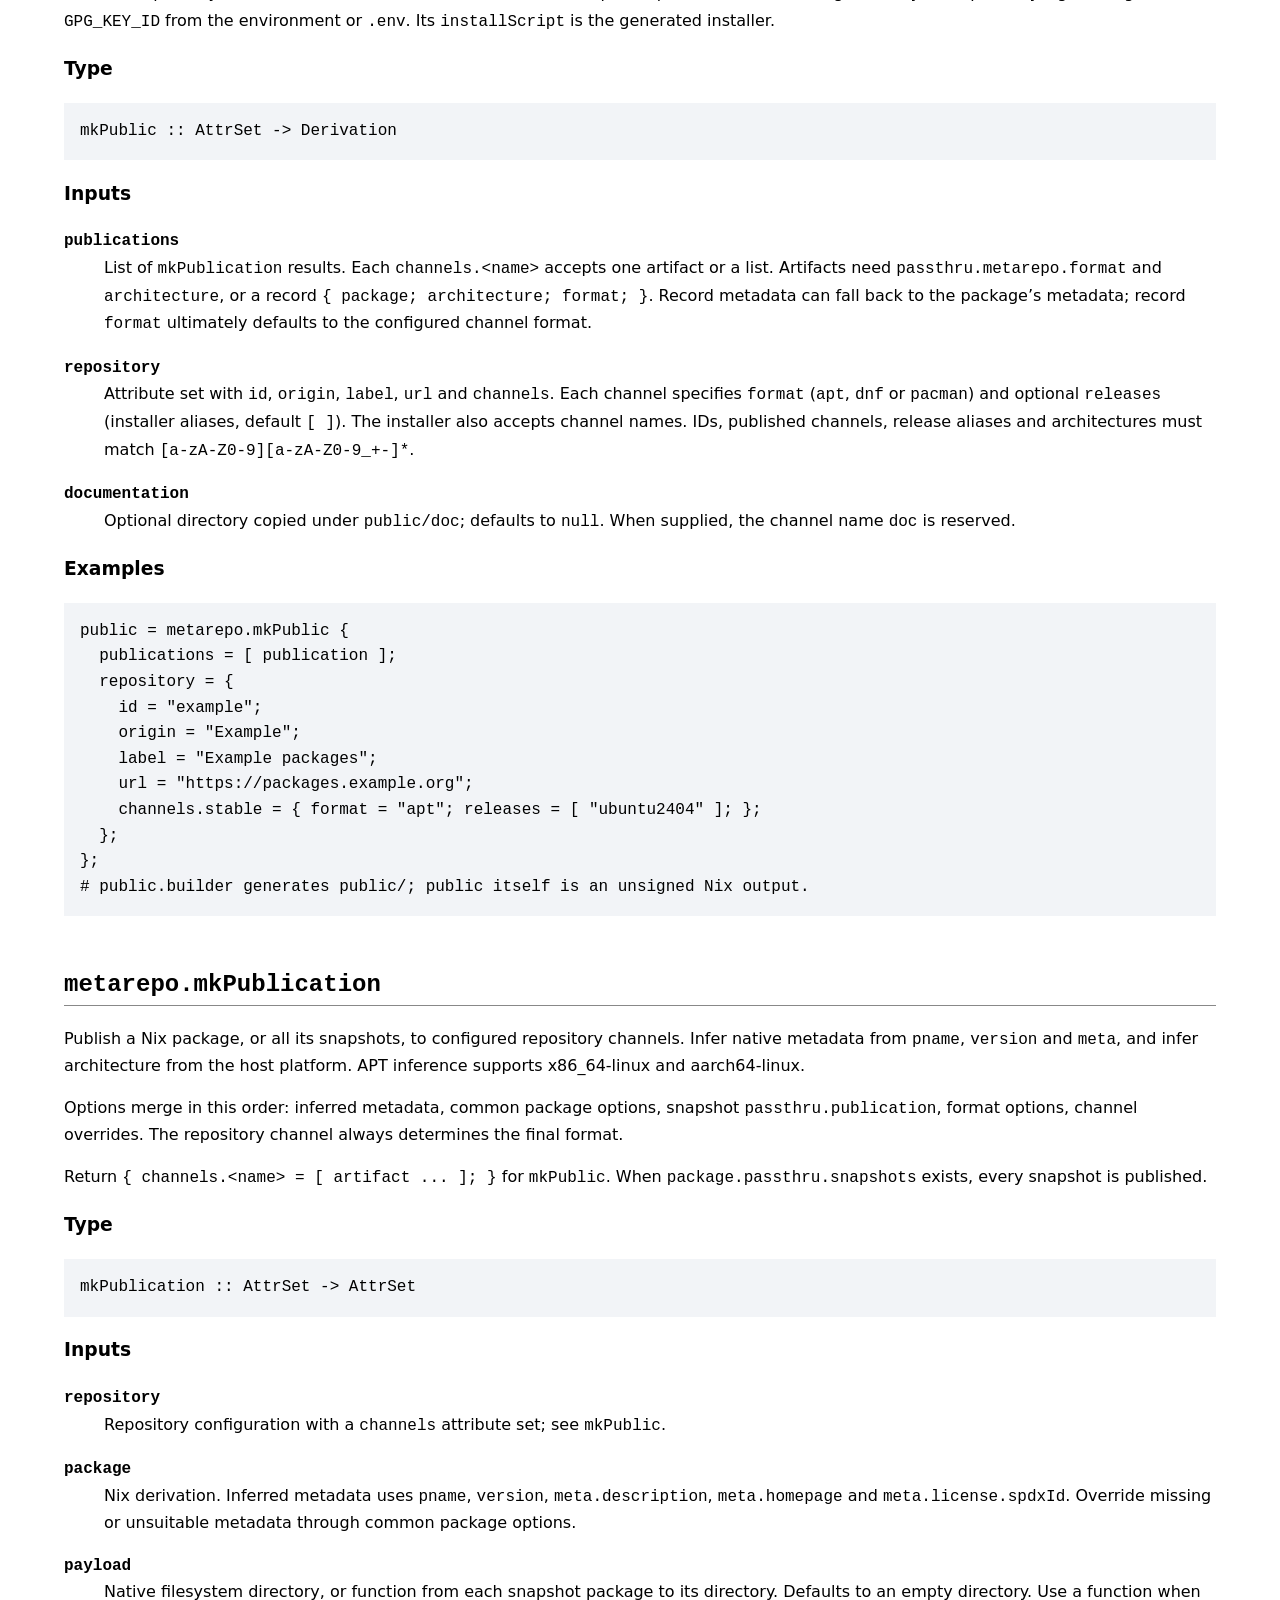
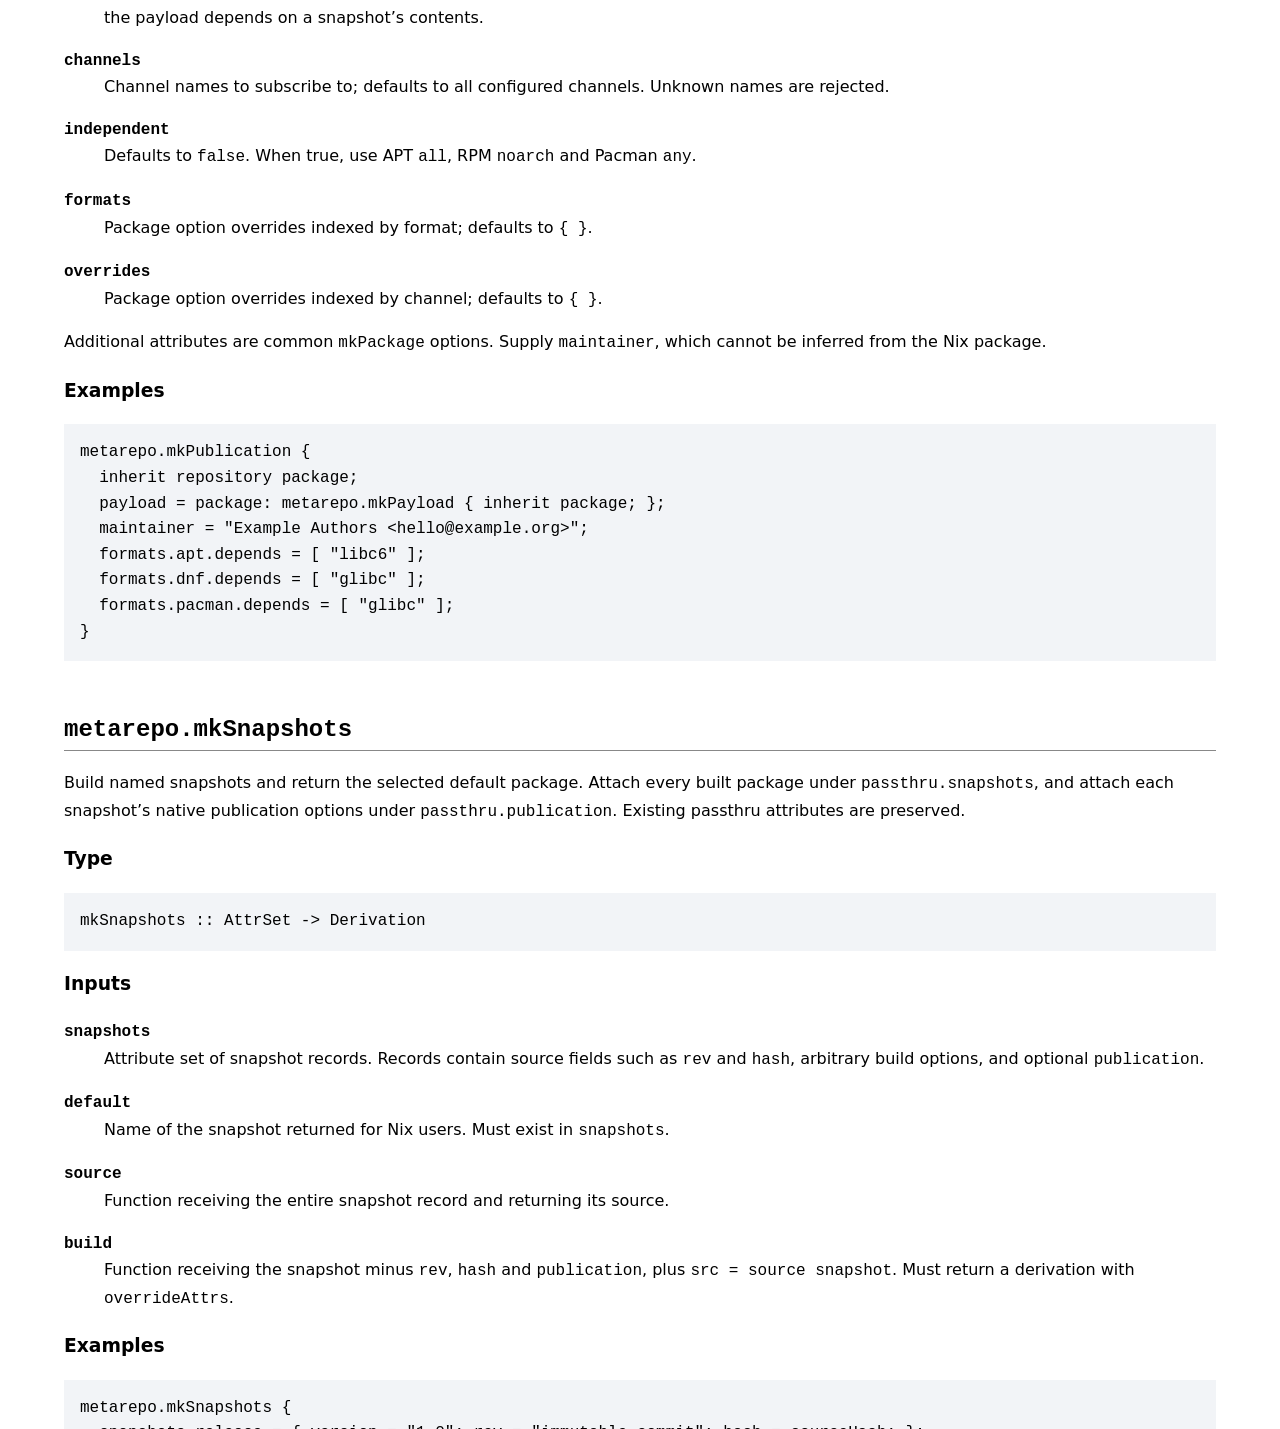
==== commit ac1e55fd: "doc" ====
--- a/public/doc/index.html
+++ b/public/doc/index.html
@@ -72,8 +72,8 @@
 id="metarepo.internal.hooks"><code>metarepo.internal.hooks</code></h2>
 <p>Internal composer for package installation and removal actions.
 Enable actions from declared files, infer dependencies and append custom
-hooks. Sysusers runs before tmpfiles, unit reloads and certificate trust
-refresh. Unit lifecycle options explicitly request
+hooks. Sysusers runs before tmpfiles, certificate trust refresh and unit
+lifecycle actions. Unit lifecycle options explicitly request
 enable/start/restart/stop actions. Users and service data are
 preserved.</p>
 <h3 id="type-1">Type</h3>
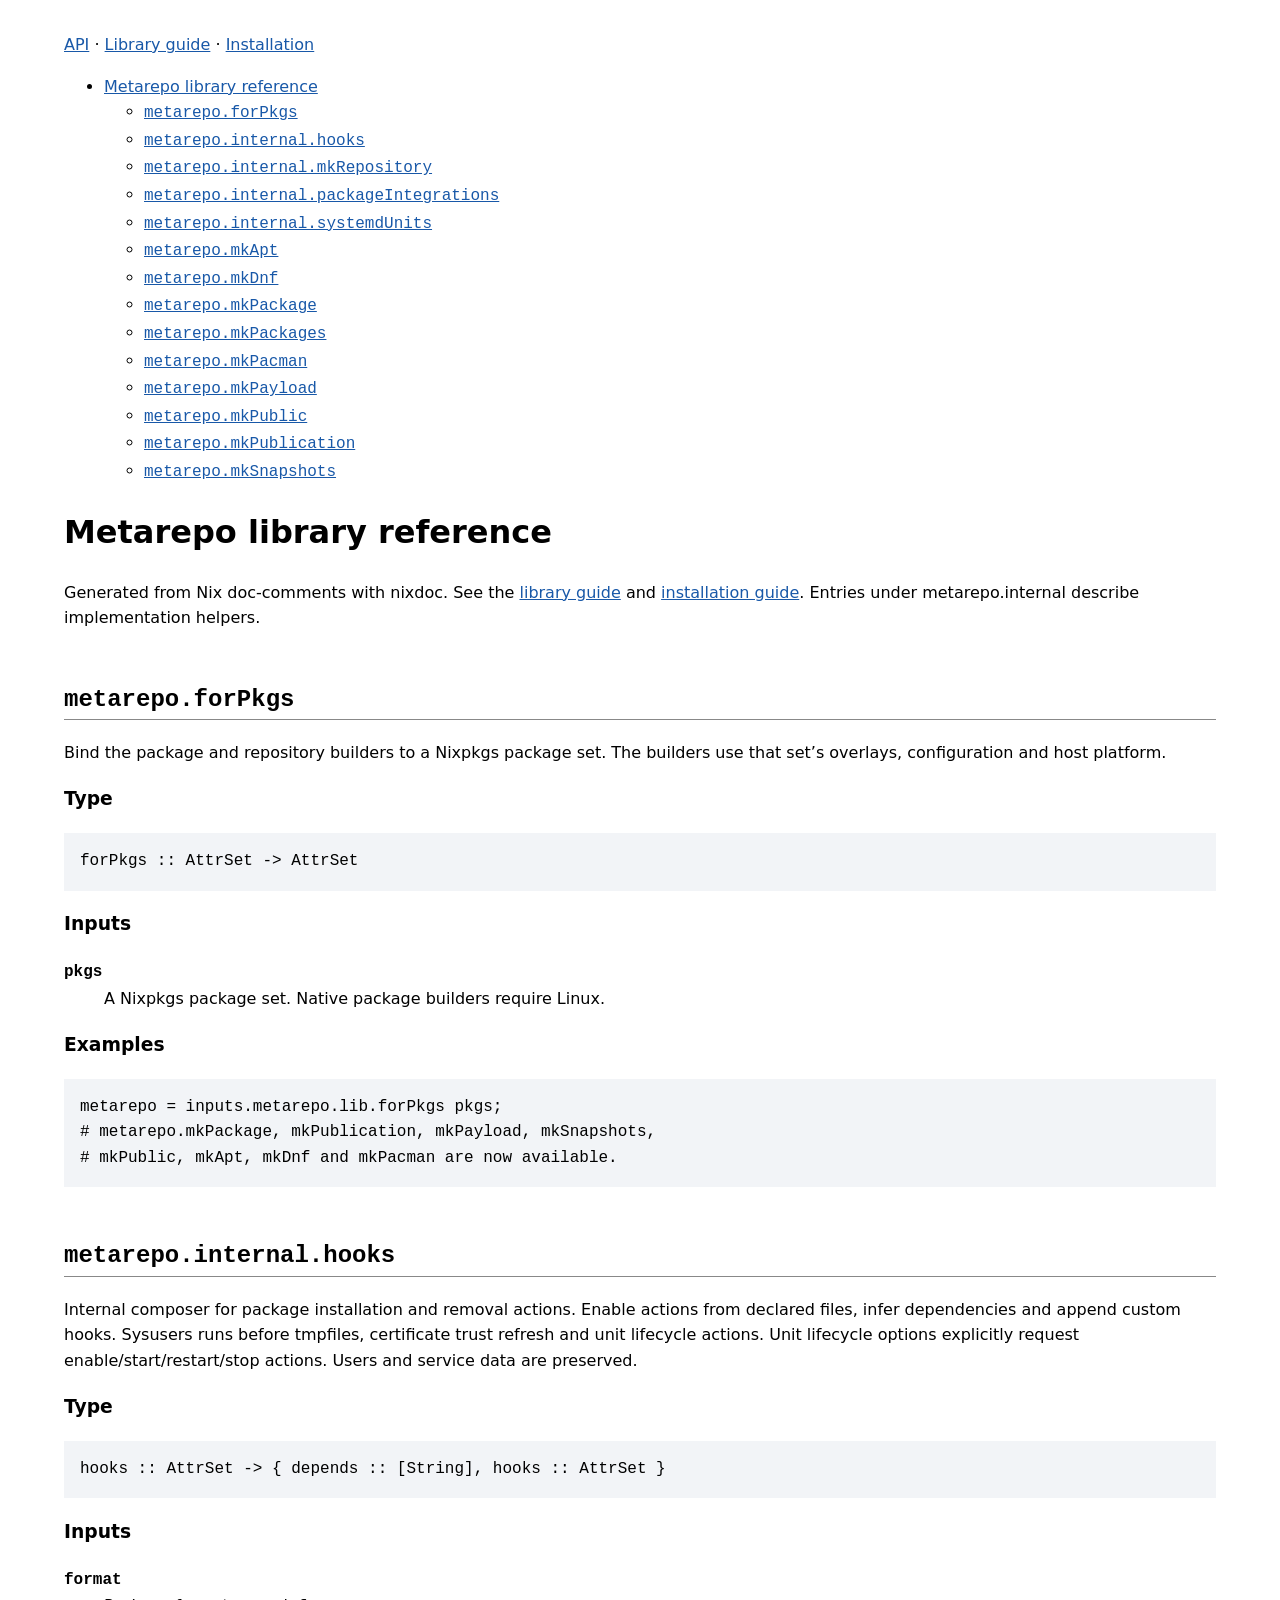
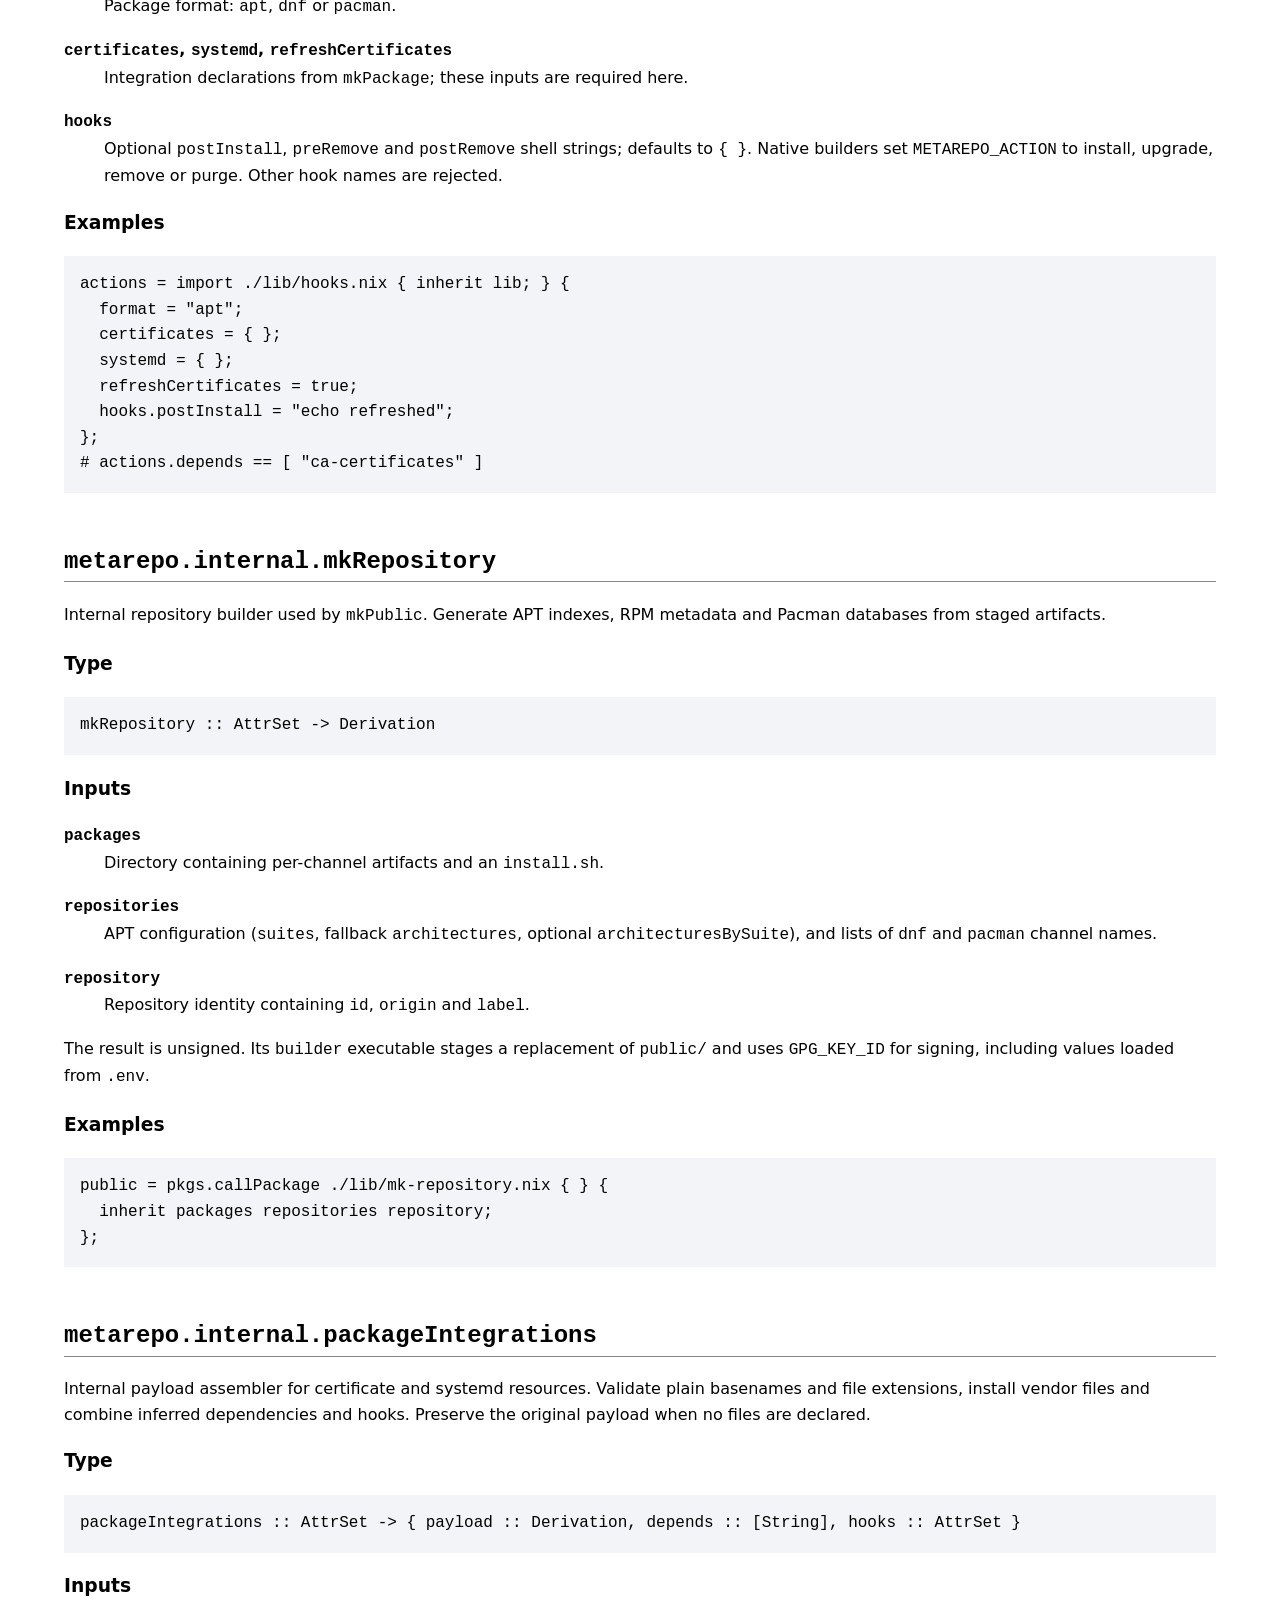
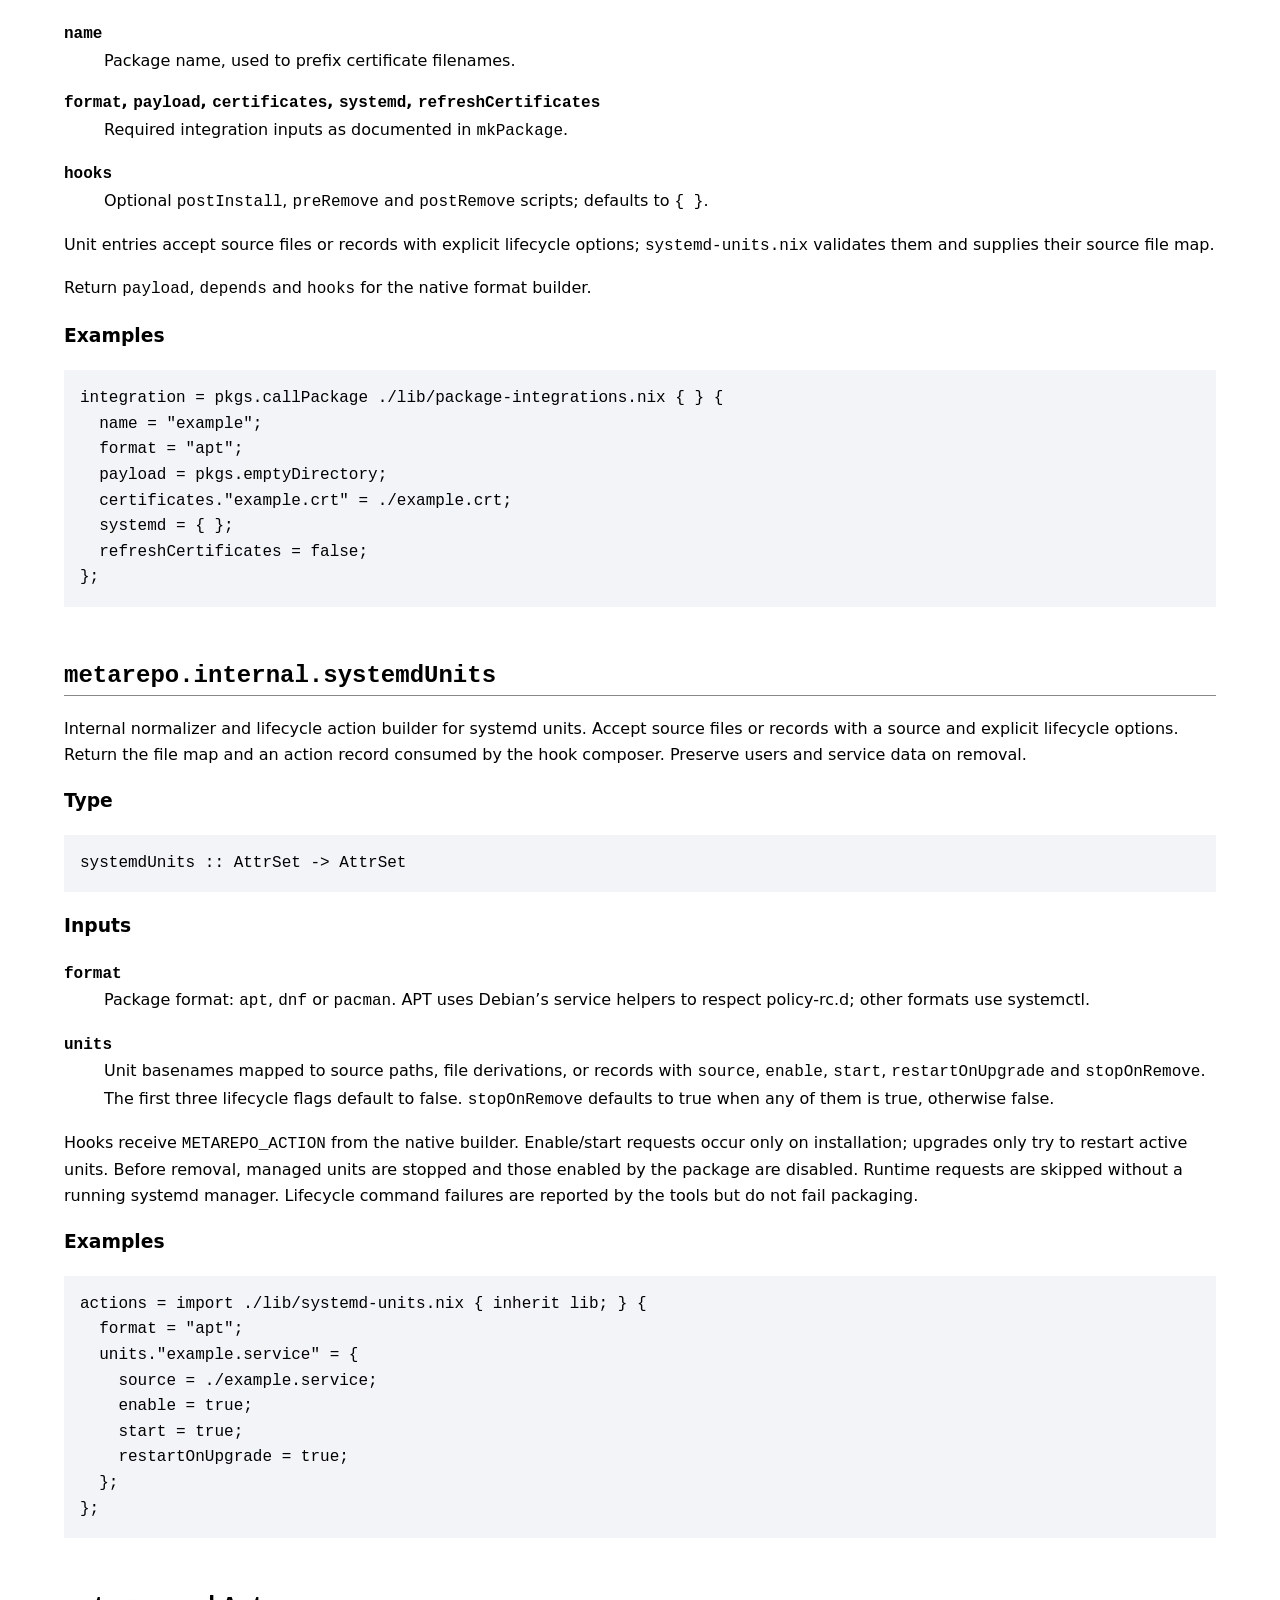
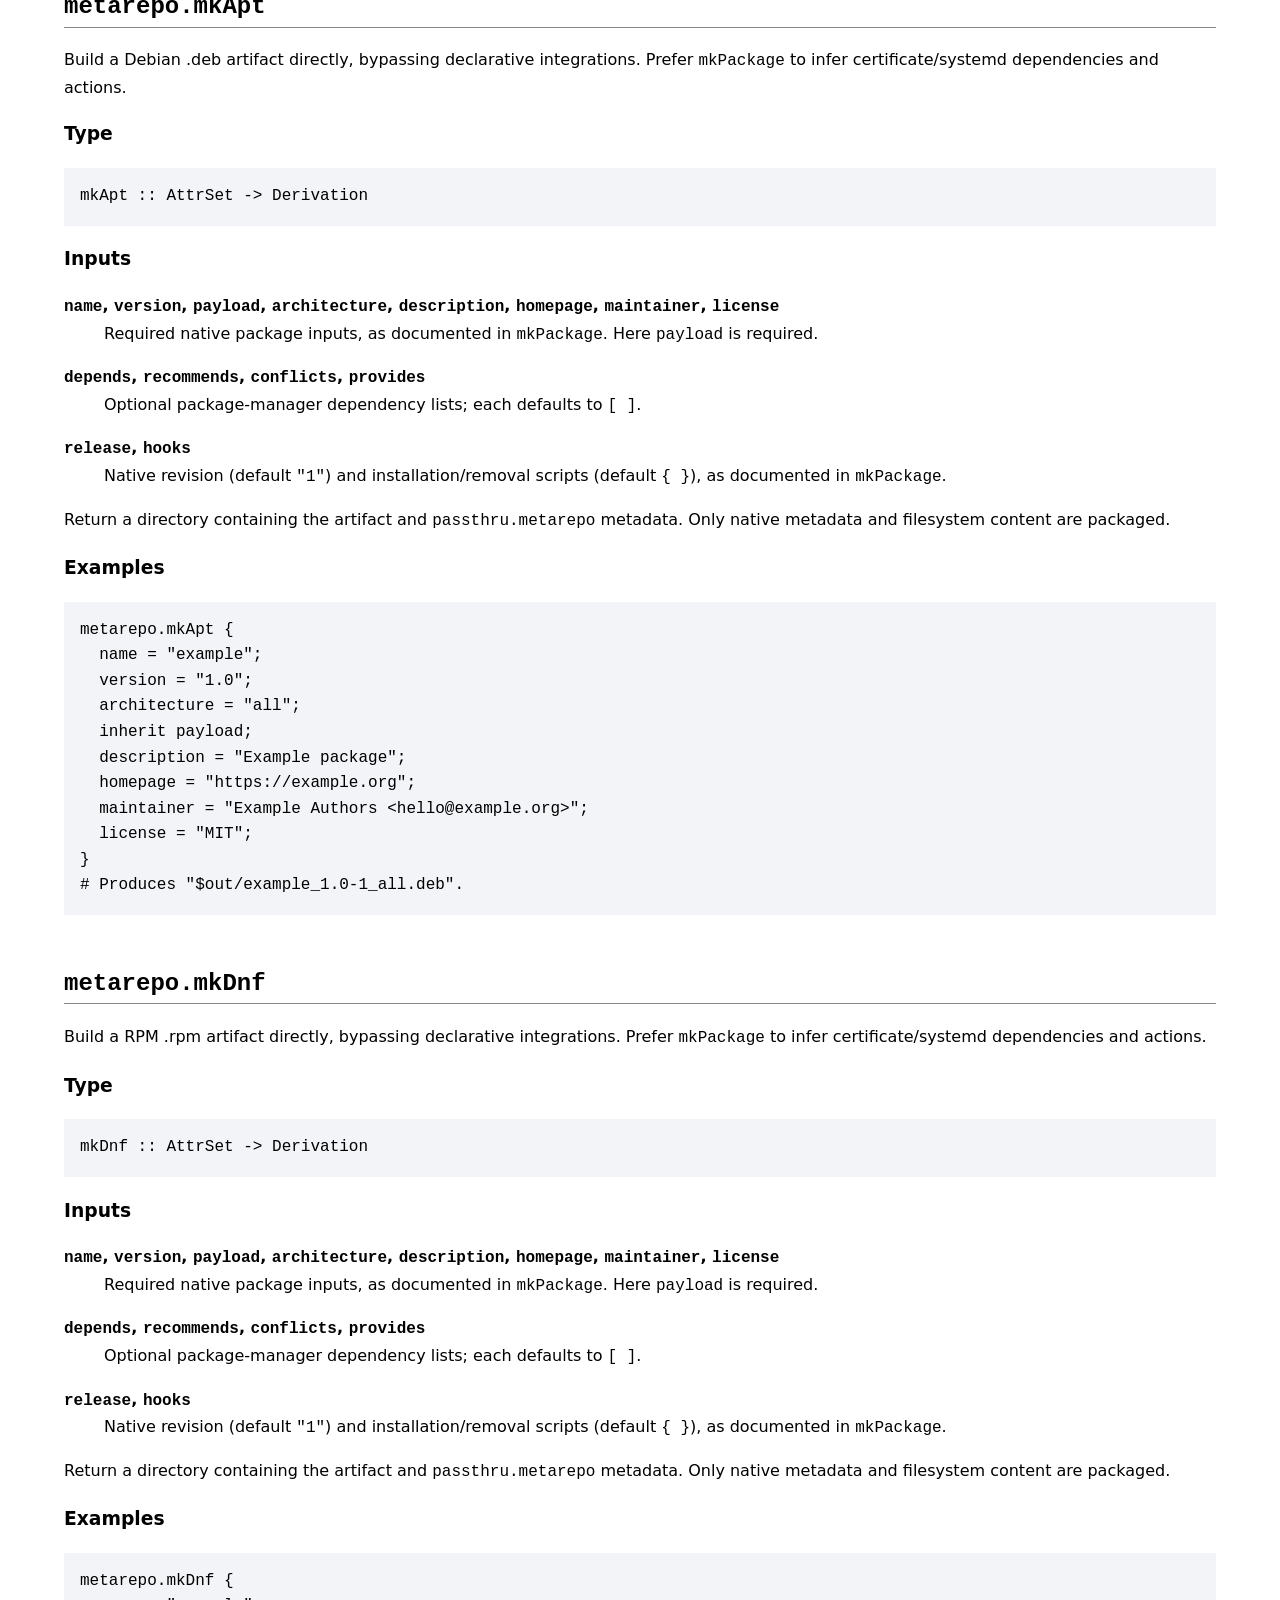
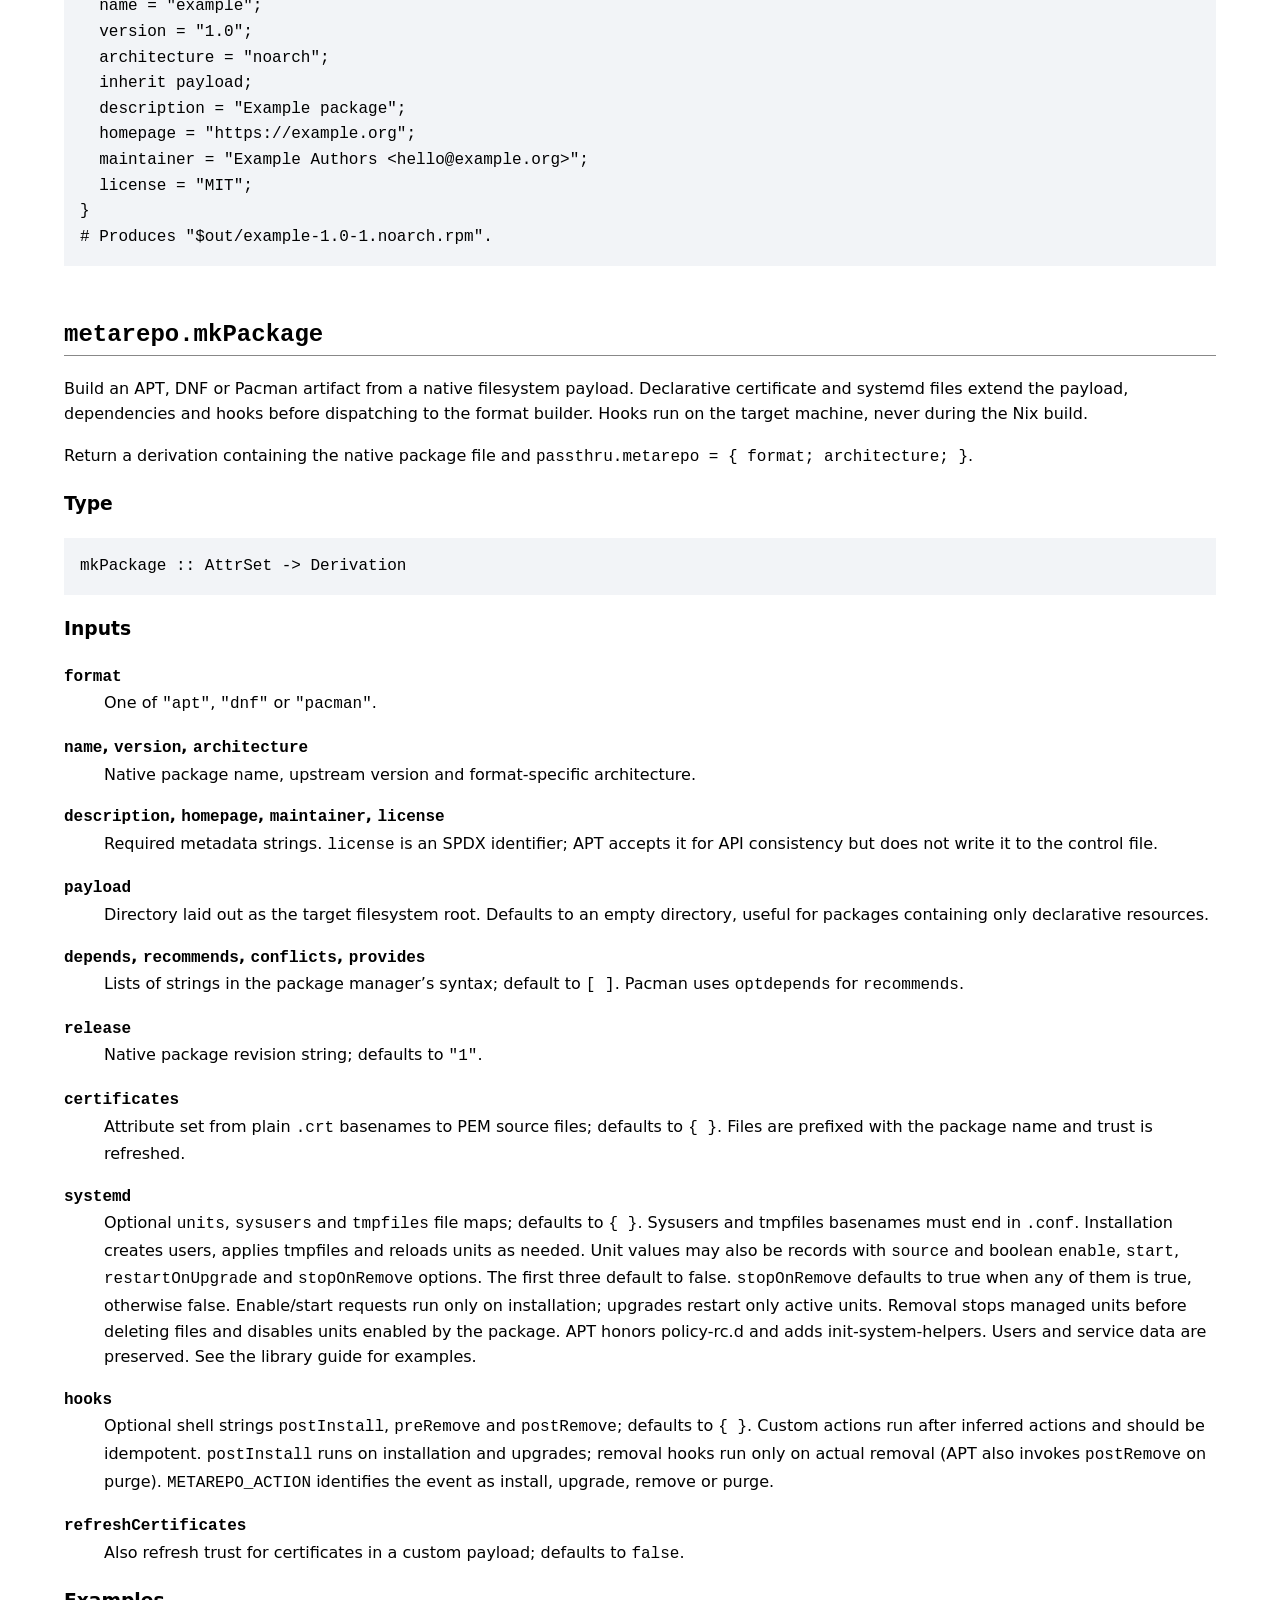
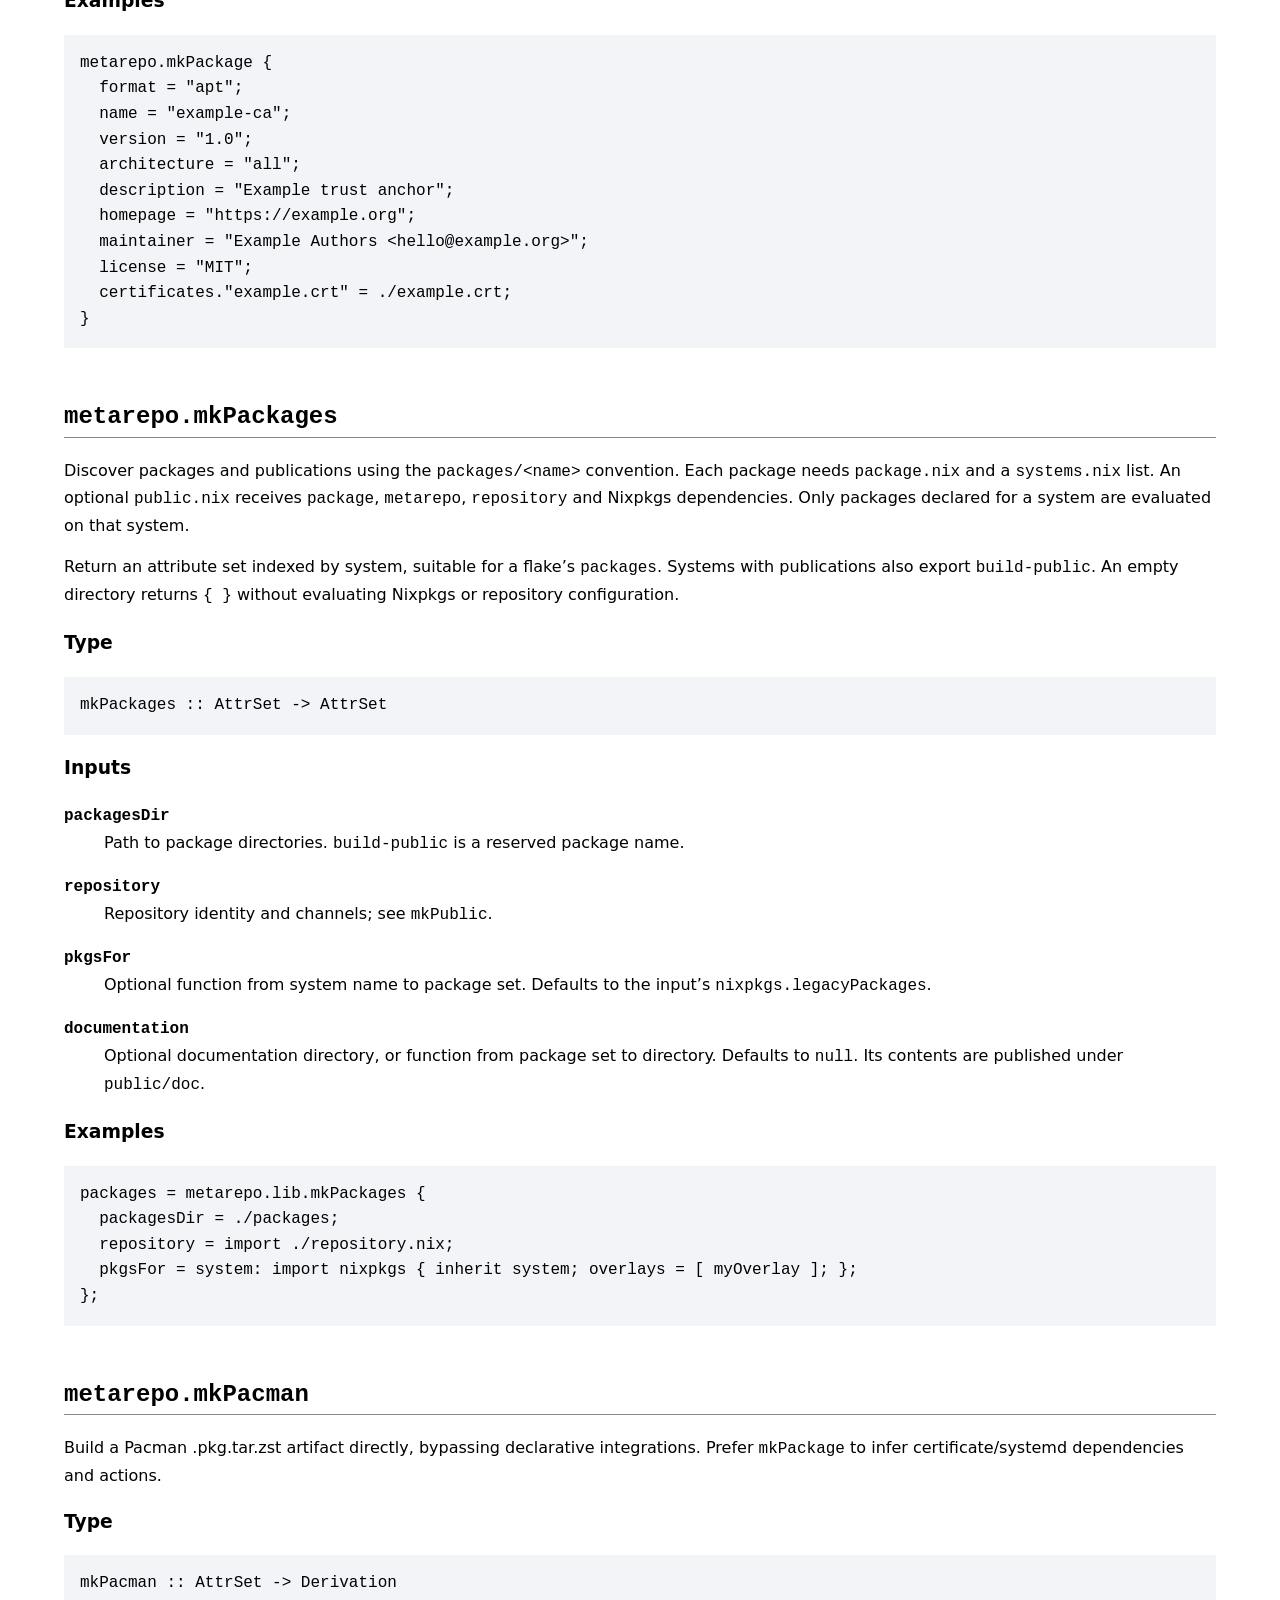
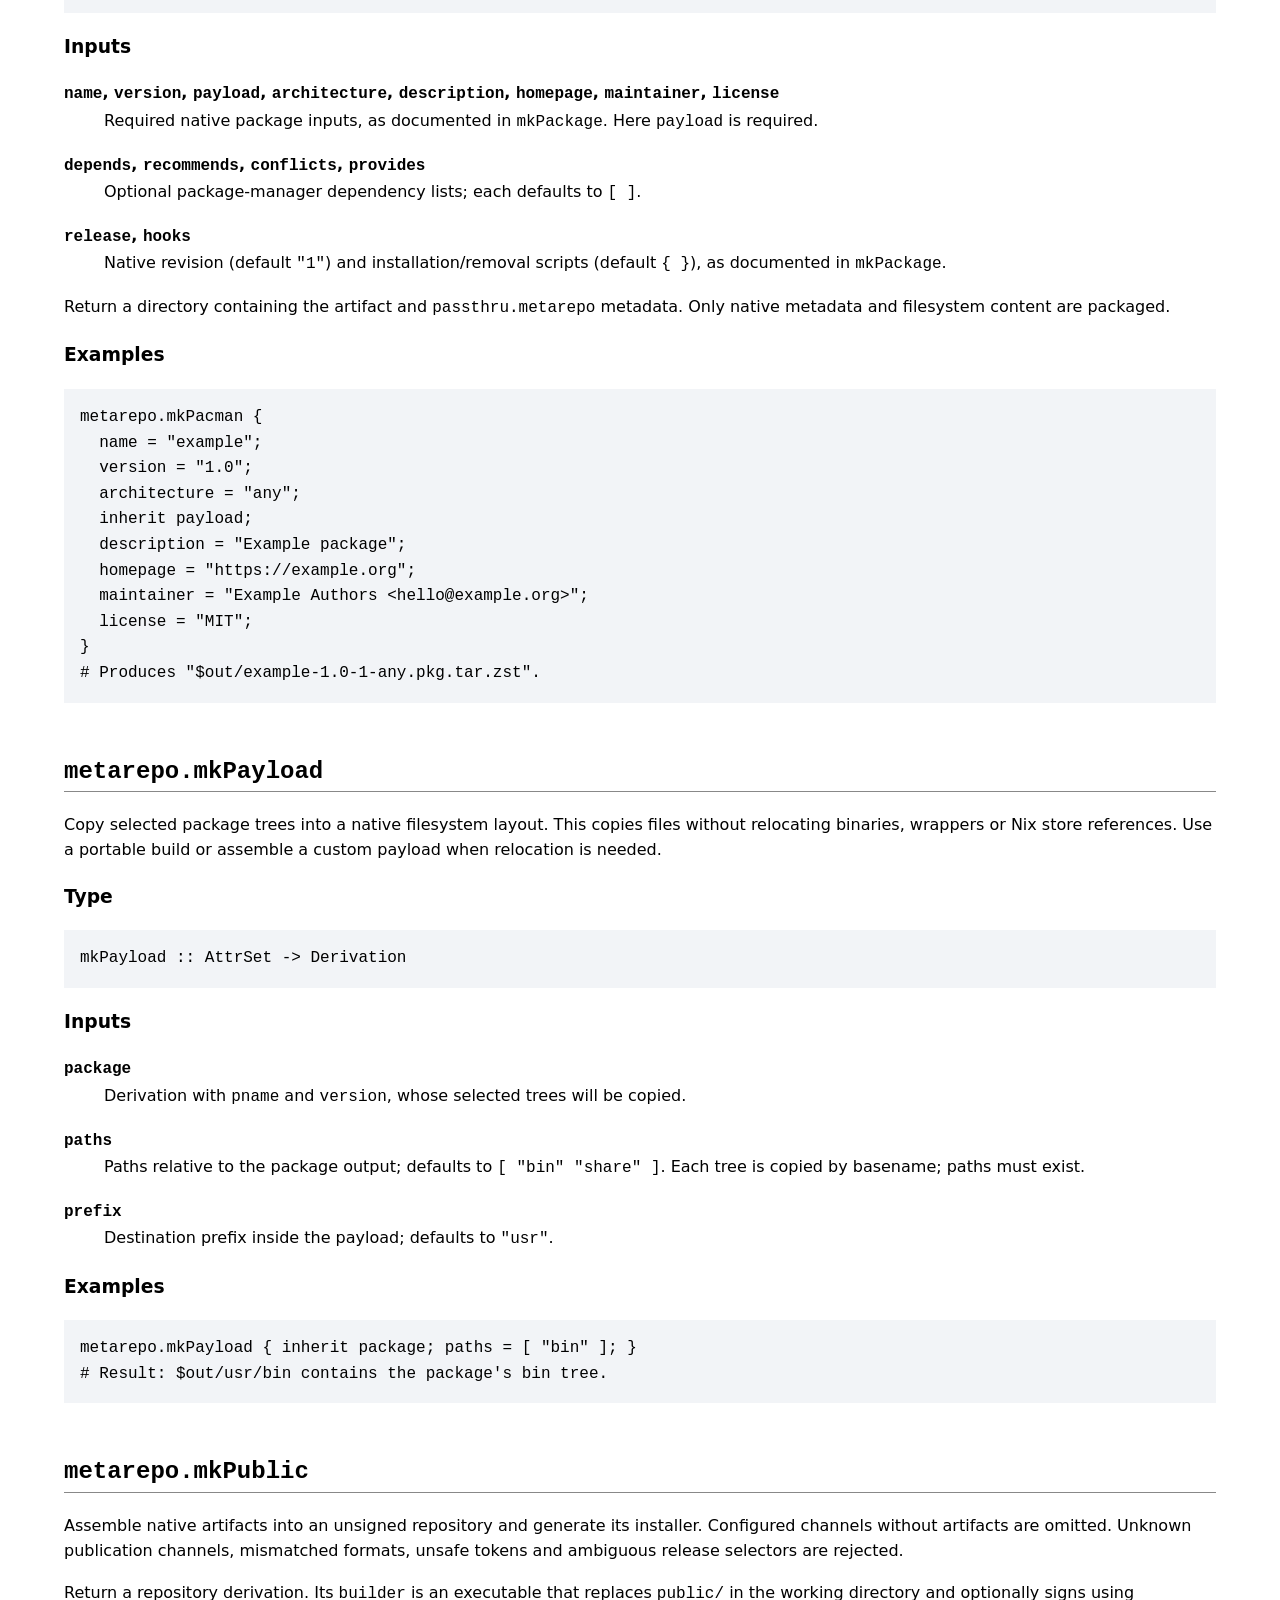
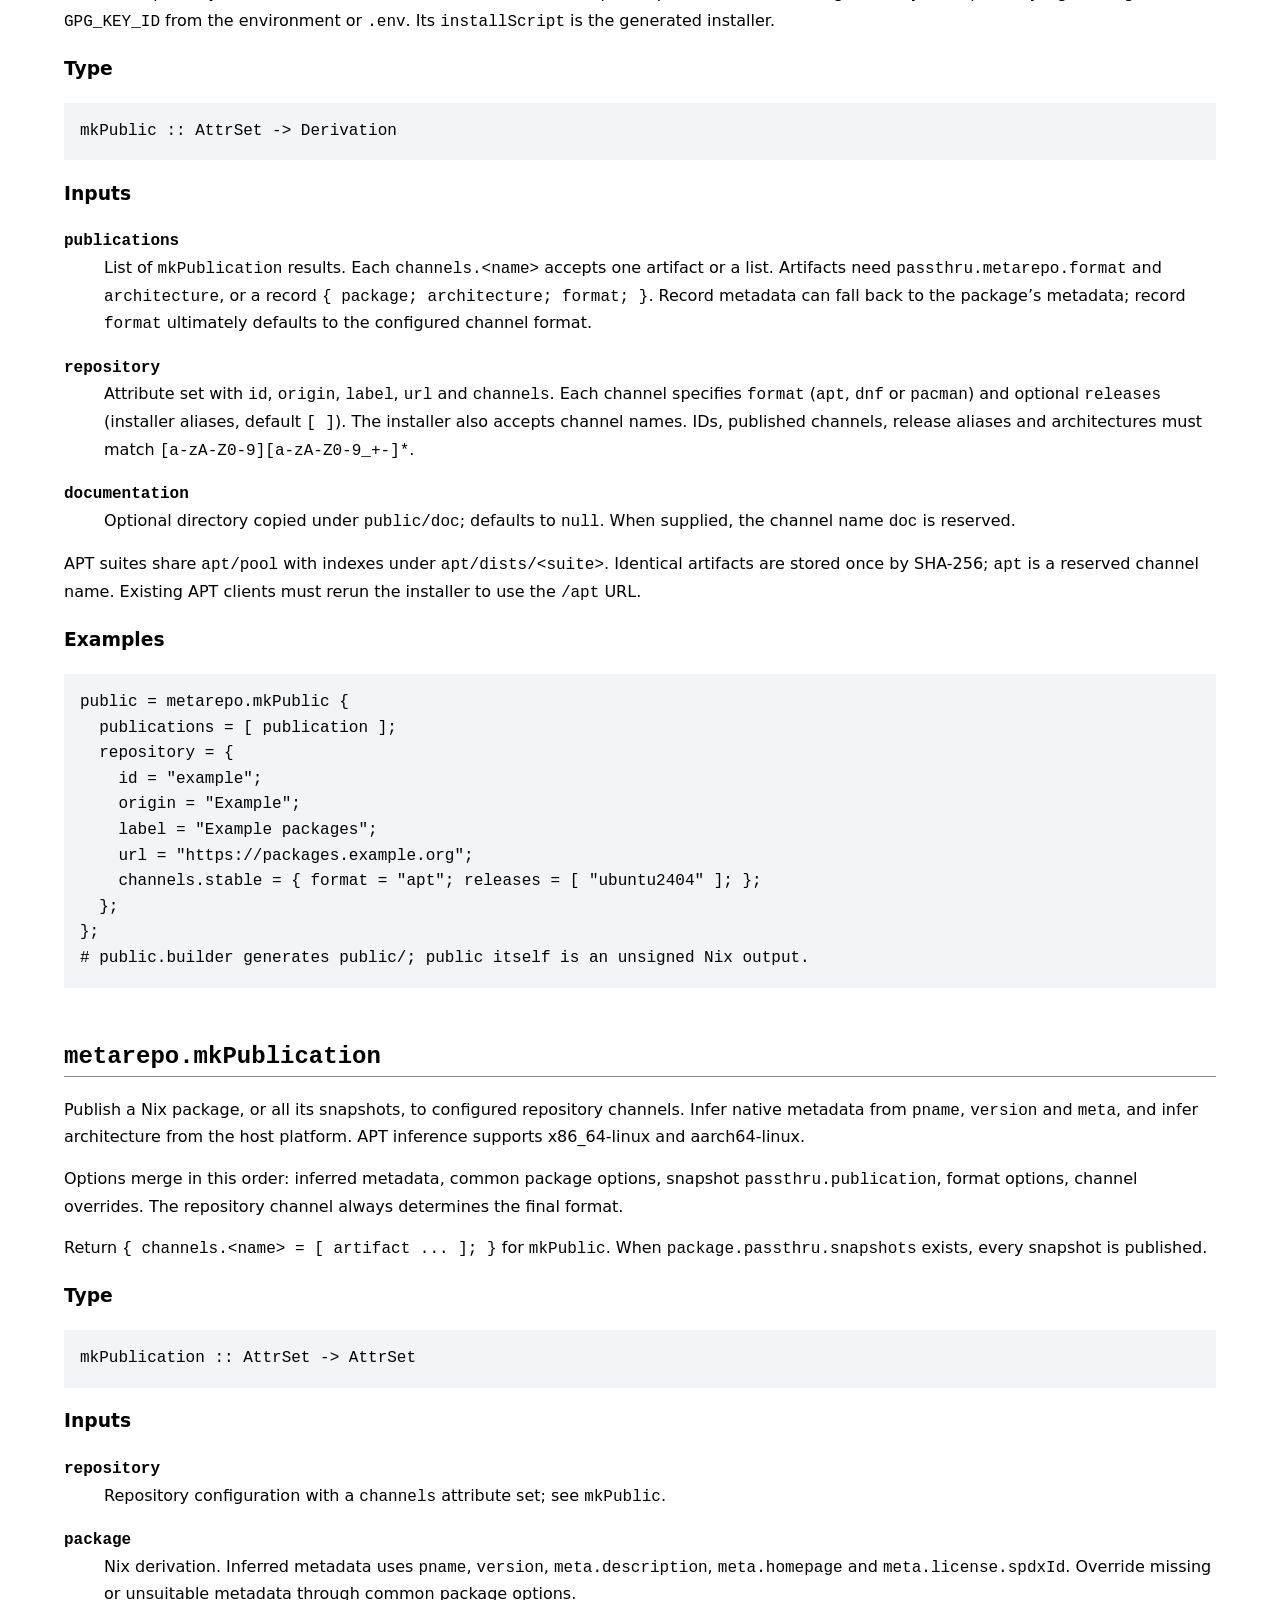
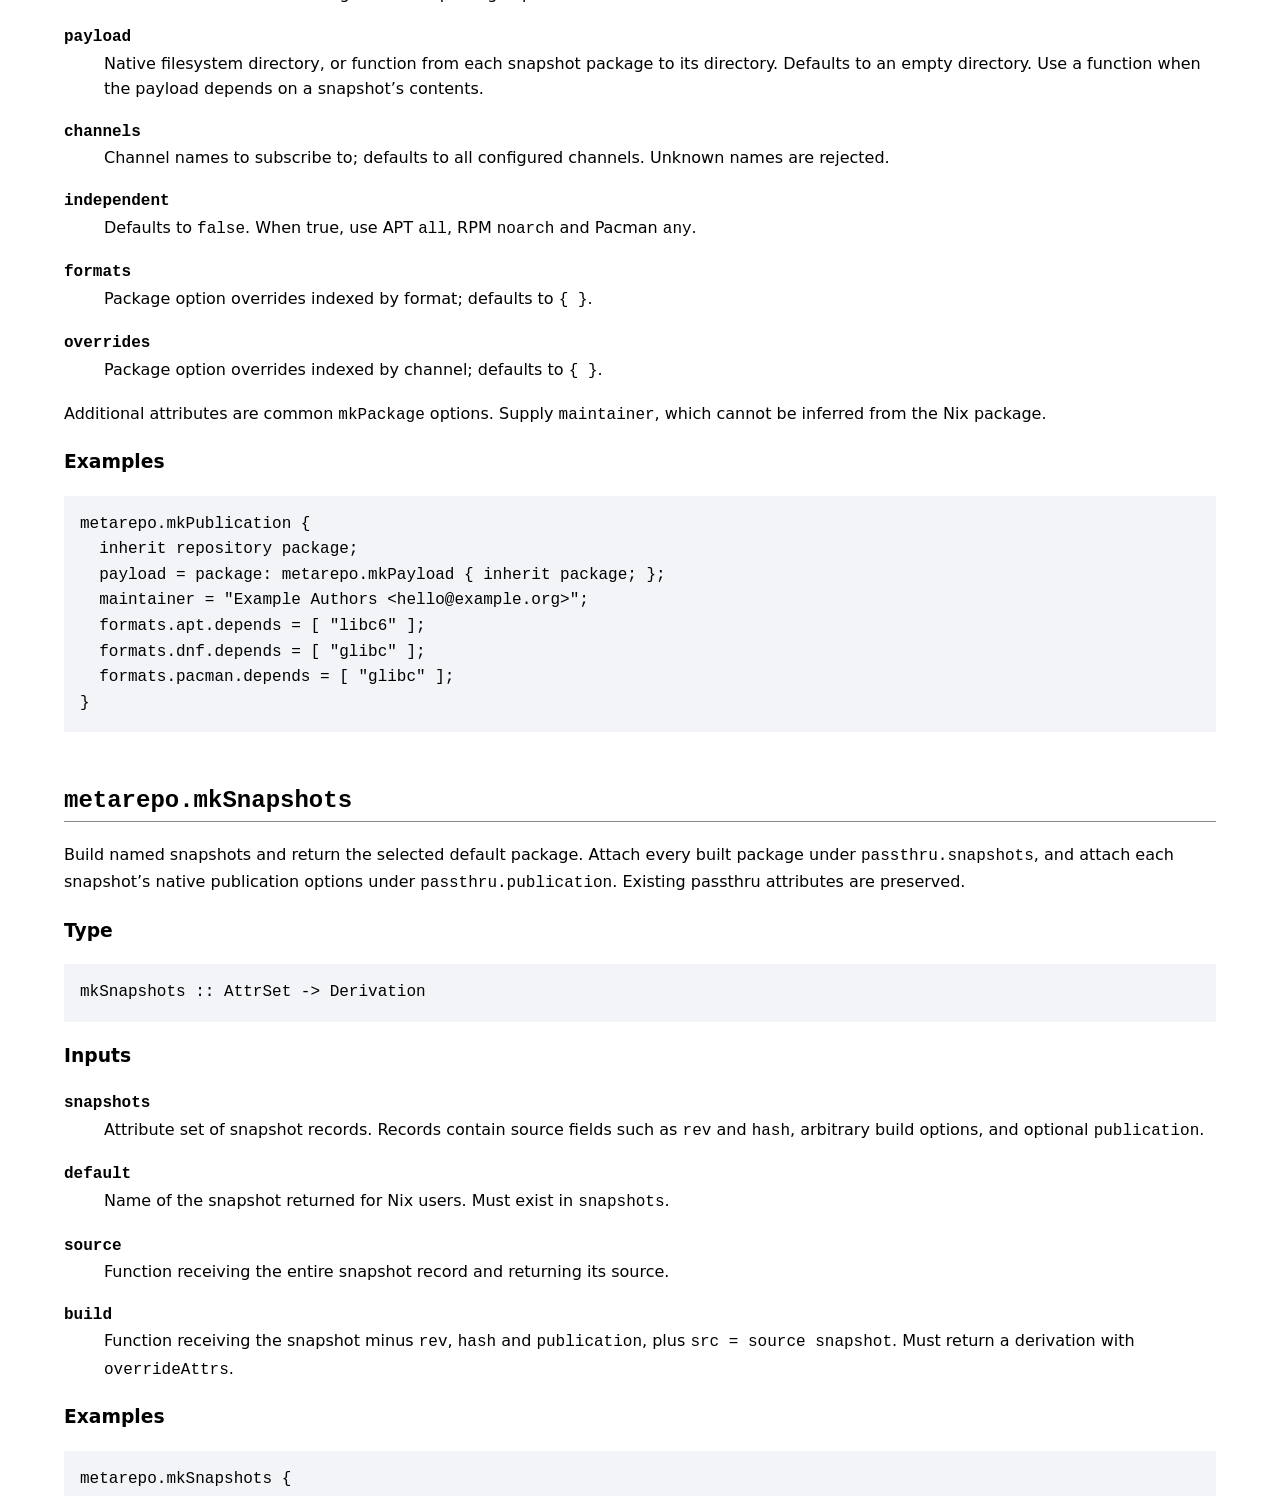
==== commit 3e0726c8: "do not duplicate apt packages" ====
--- a/public/doc/index.html
+++ b/public/doc/index.html
@@ -559,6 +559,11 @@
 reserved.
 </dd>
 </dl>
+<p>APT suites share <code>apt/pool</code> with indexes under
+<code>apt/dists/&lt;suite&gt;</code>. Identical artifacts are stored
+once by SHA-256; <code>apt</code> is a reserved channel name. Existing
+APT clients must rerun the installer to use the <code>/apt</code>
+URL.</p>
 <h3 id="examples-11">Examples</h3>
 <pre class="nix"><code>public = metarepo.mkPublic {
   publications = [ publication ];
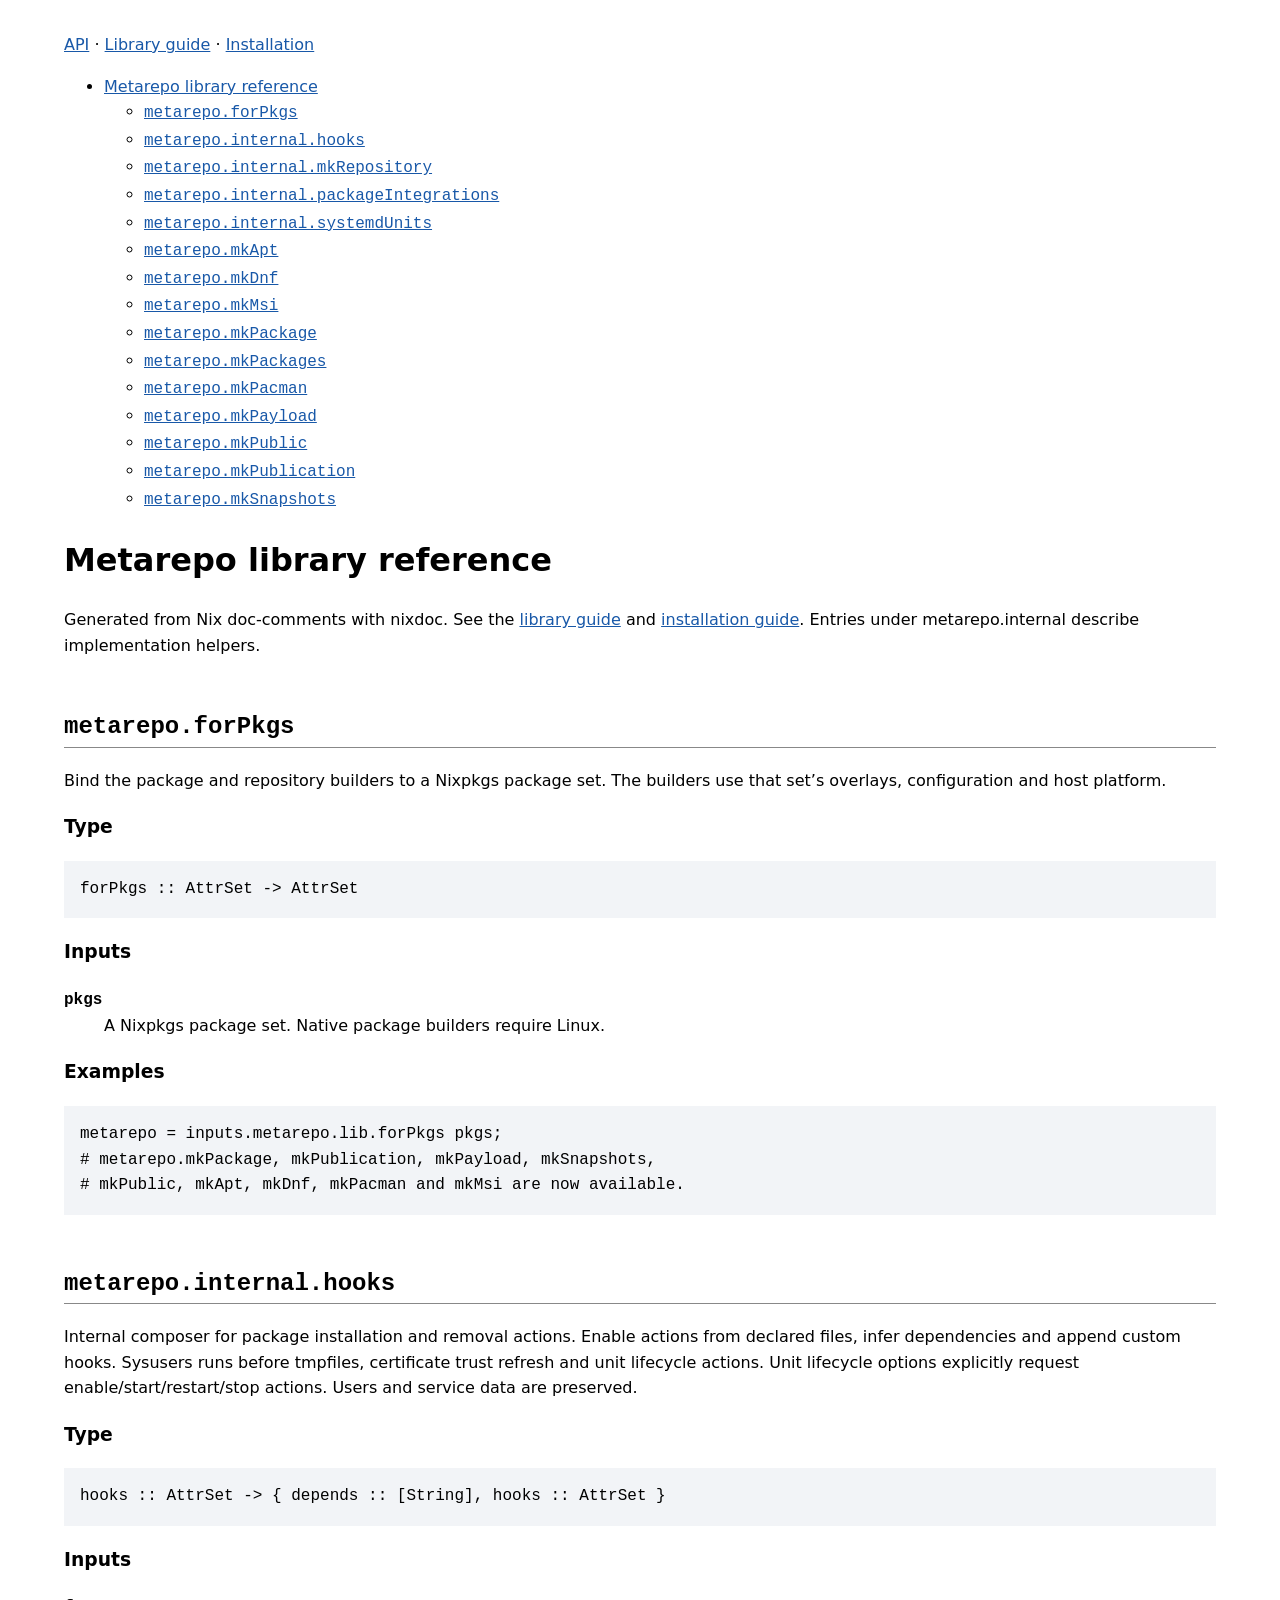
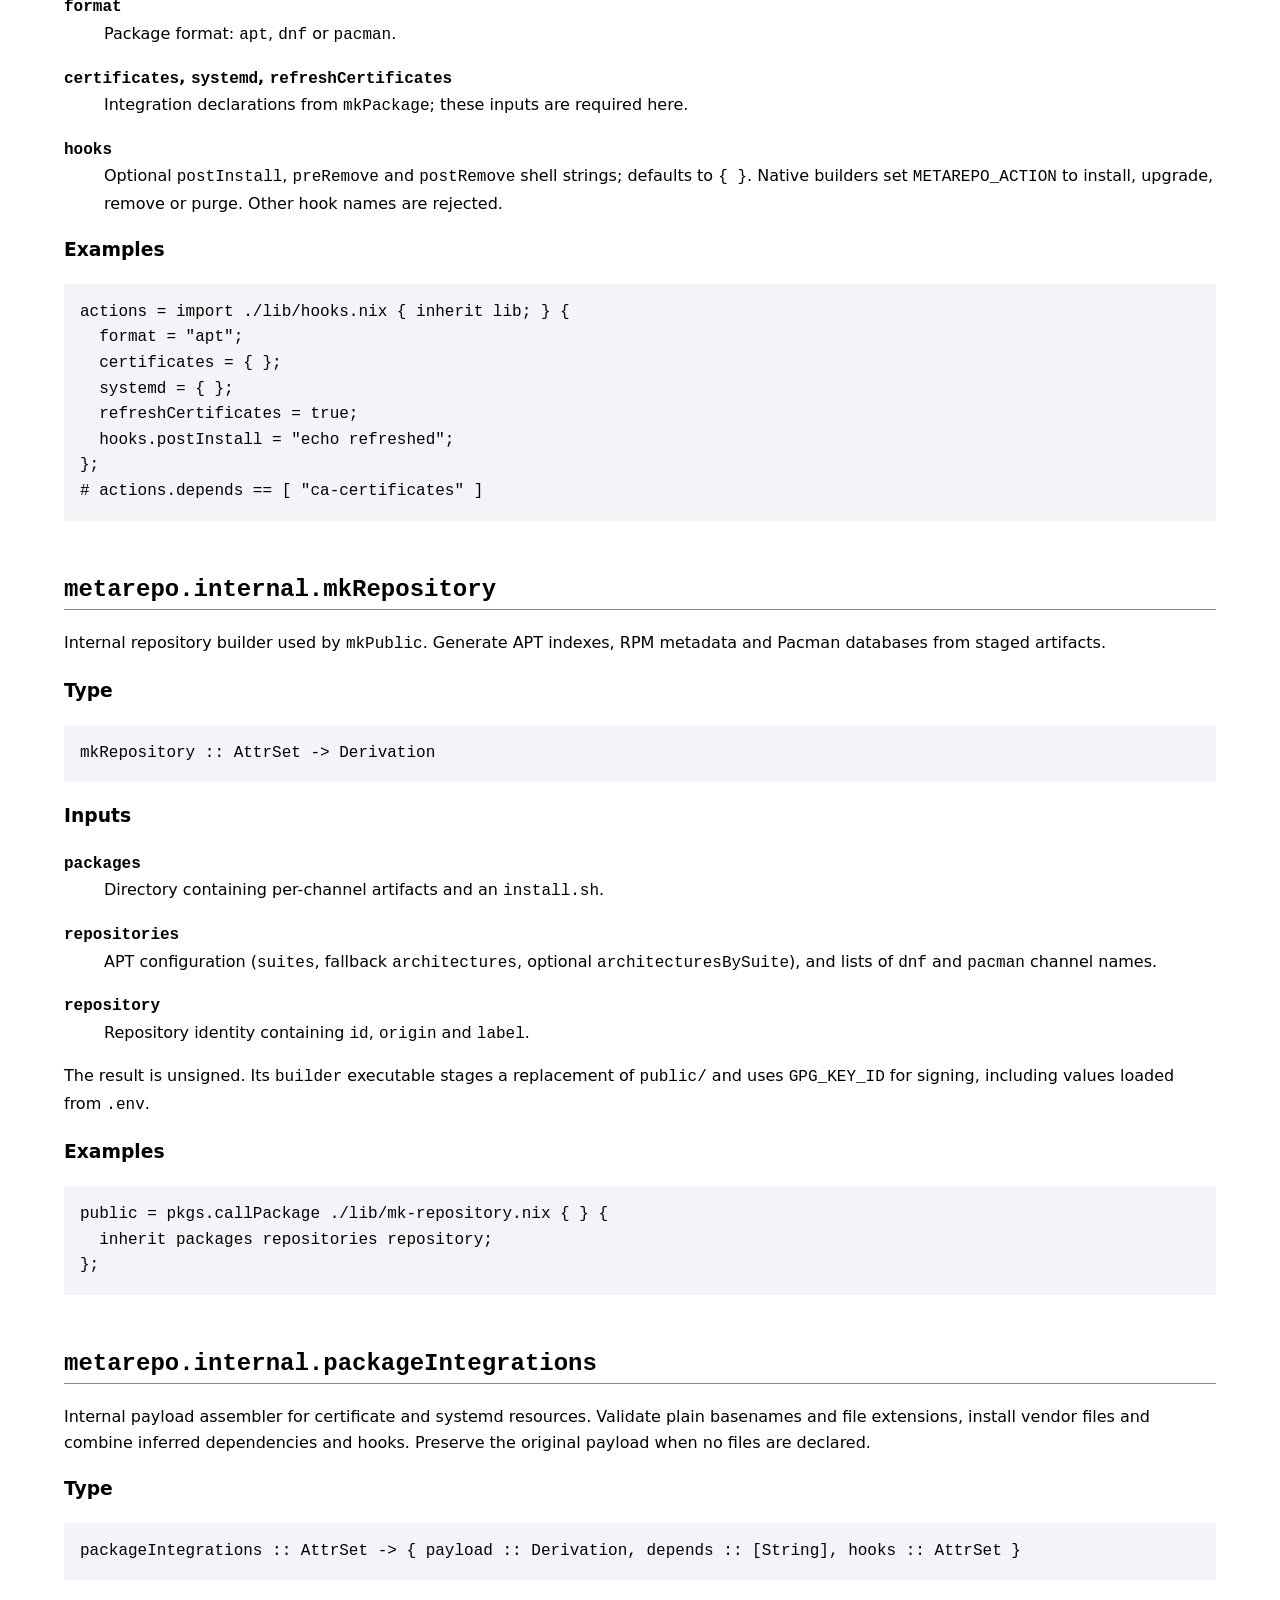
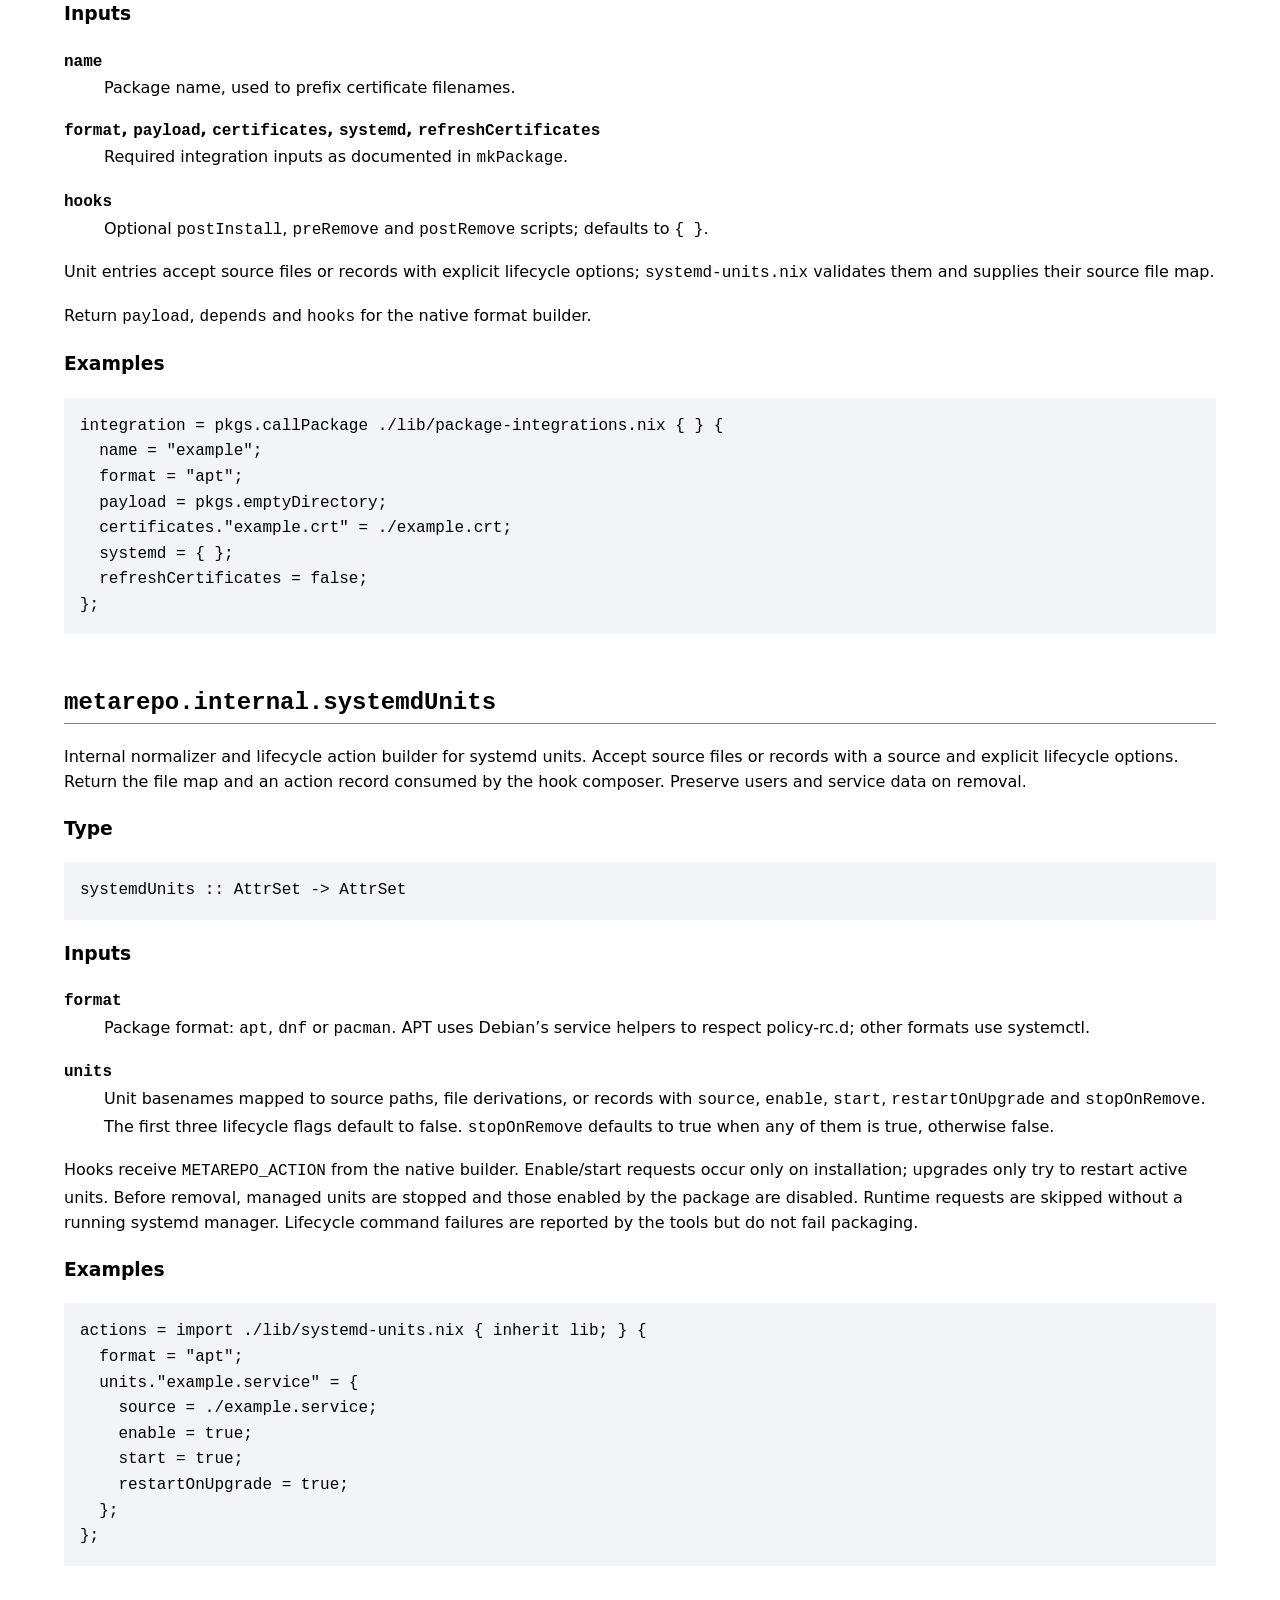
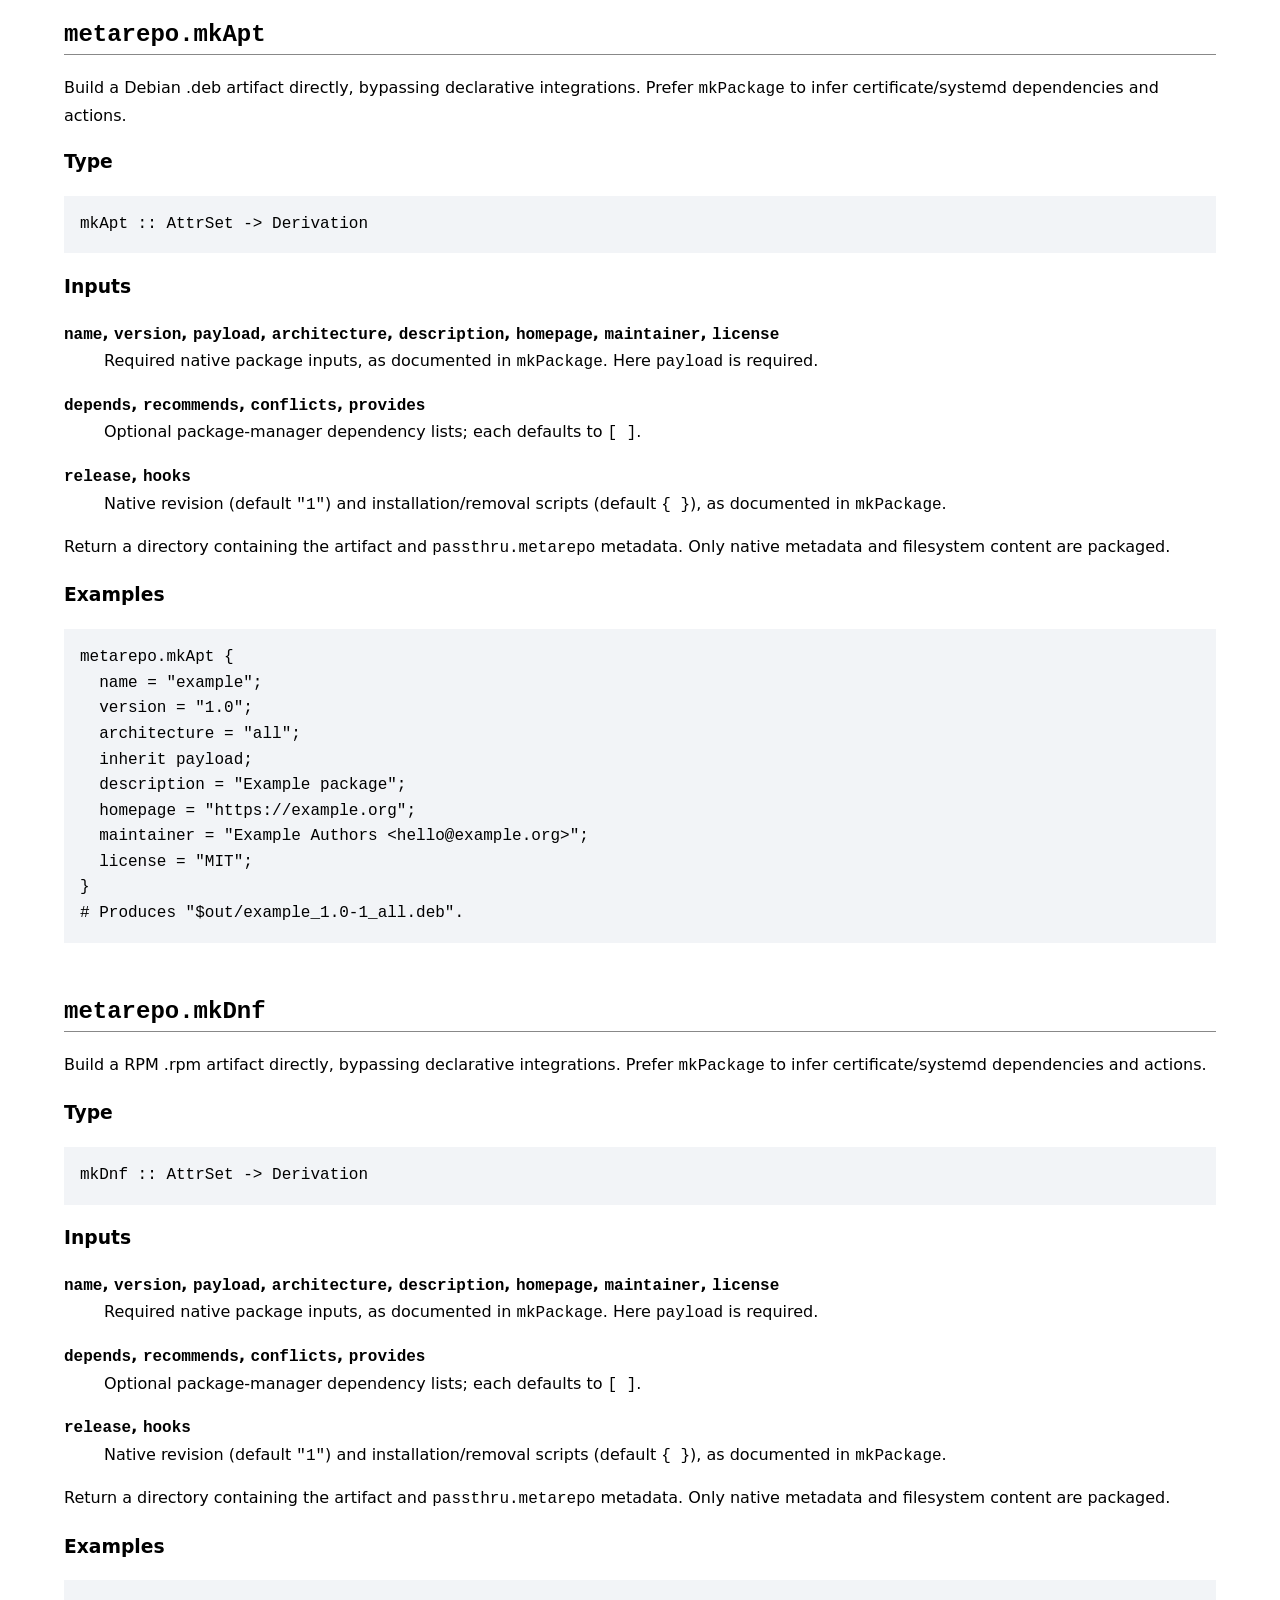
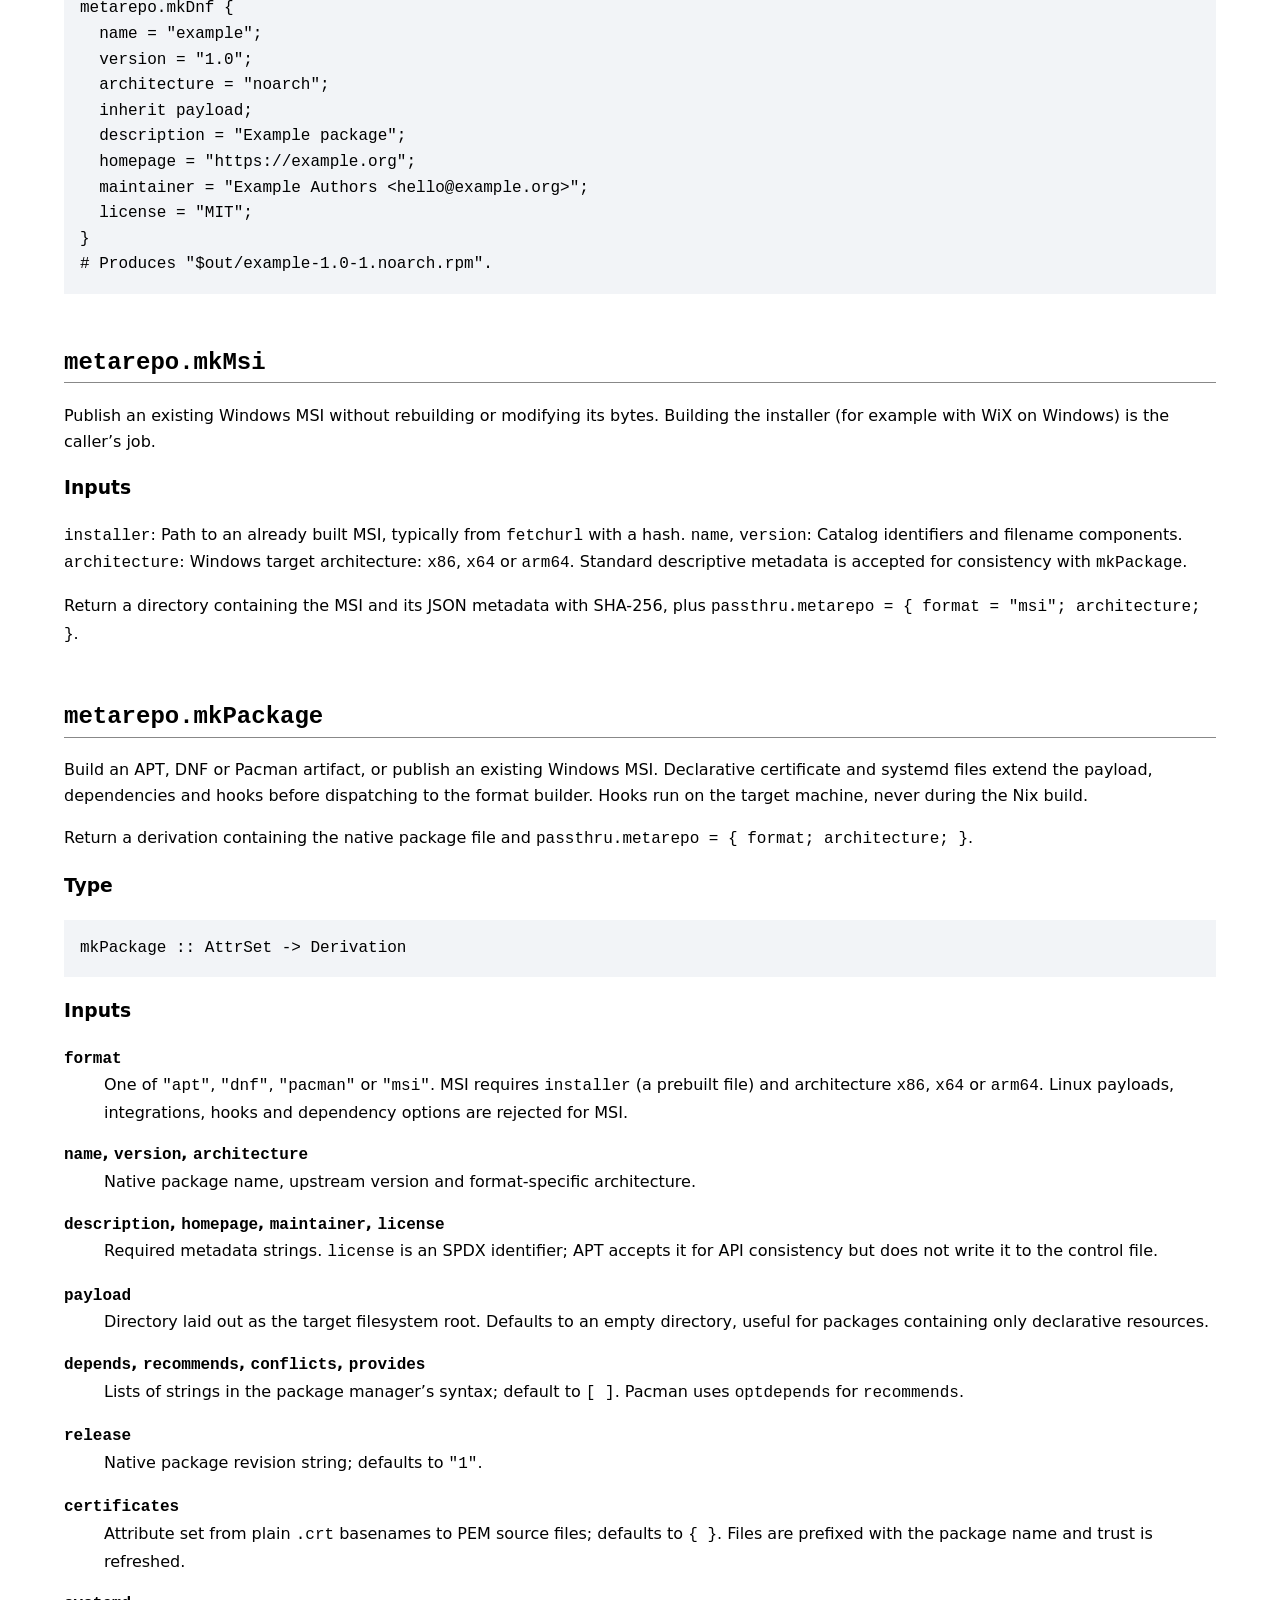
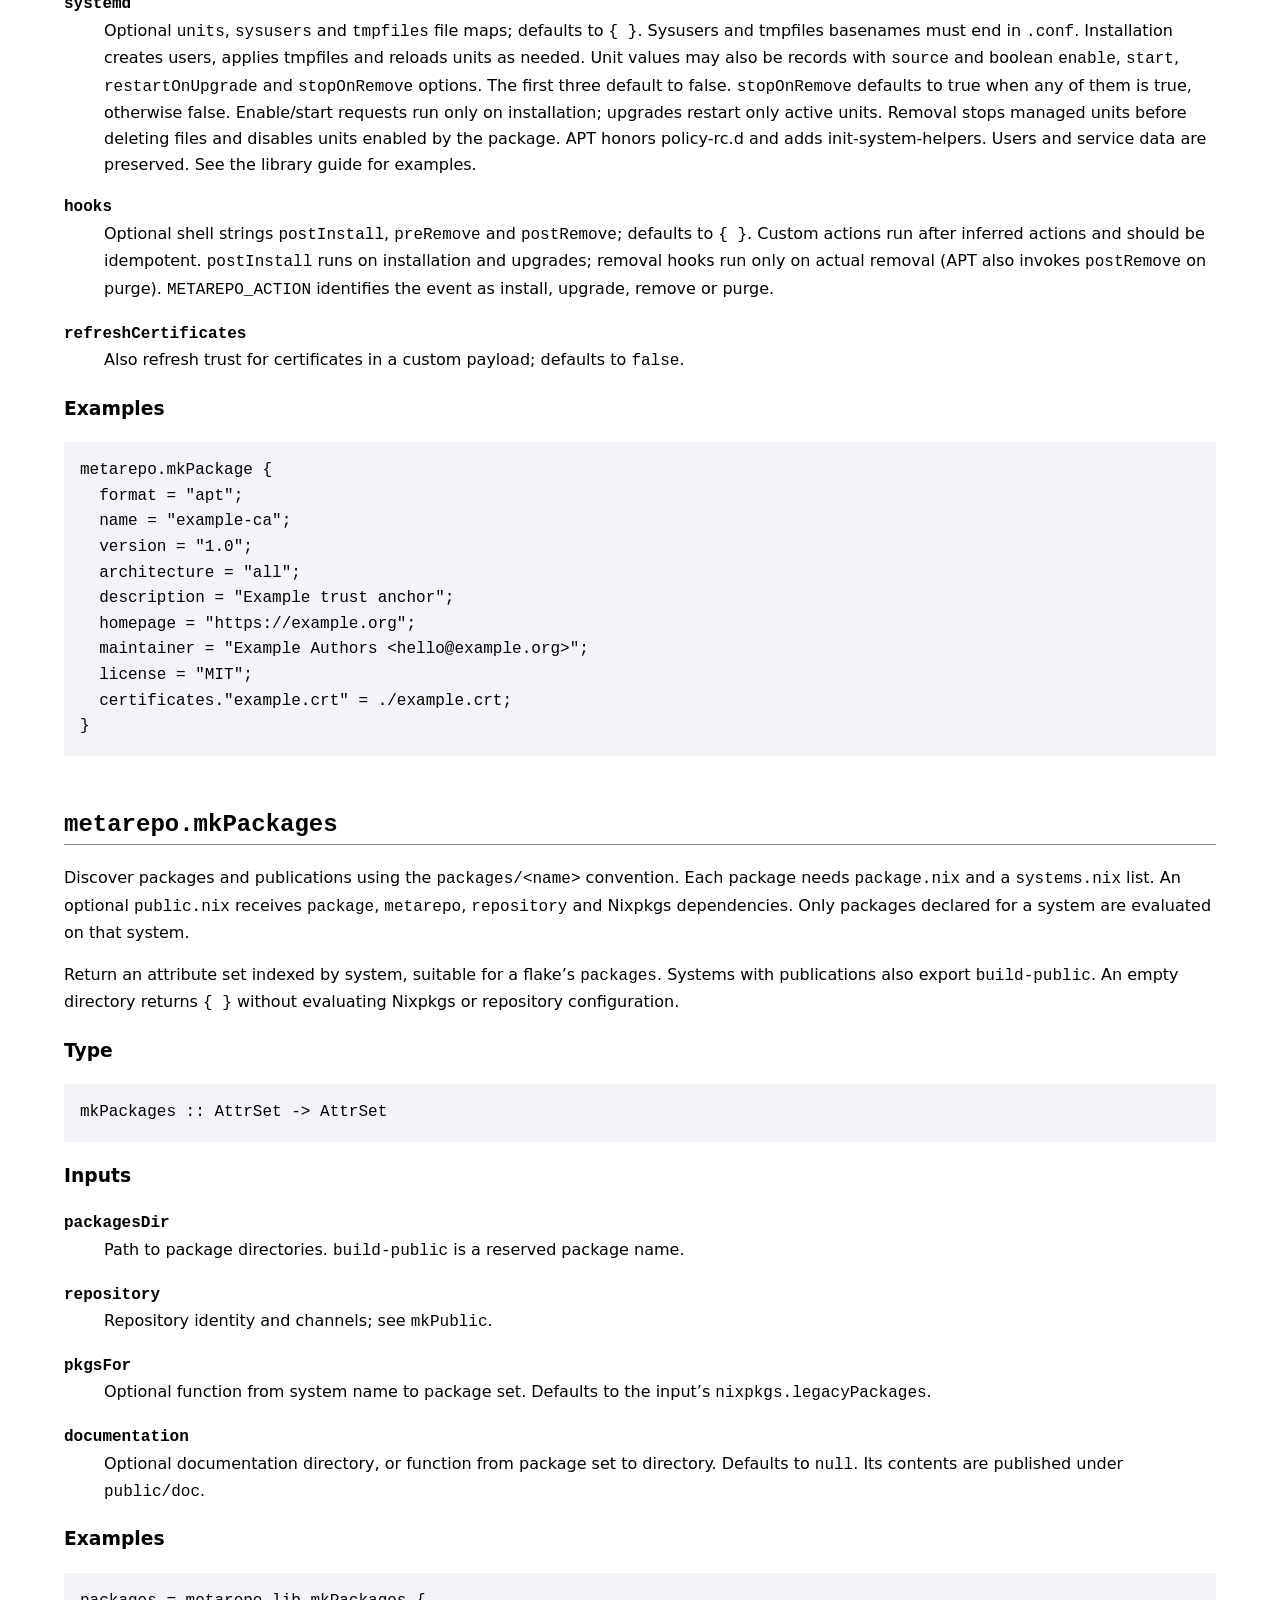
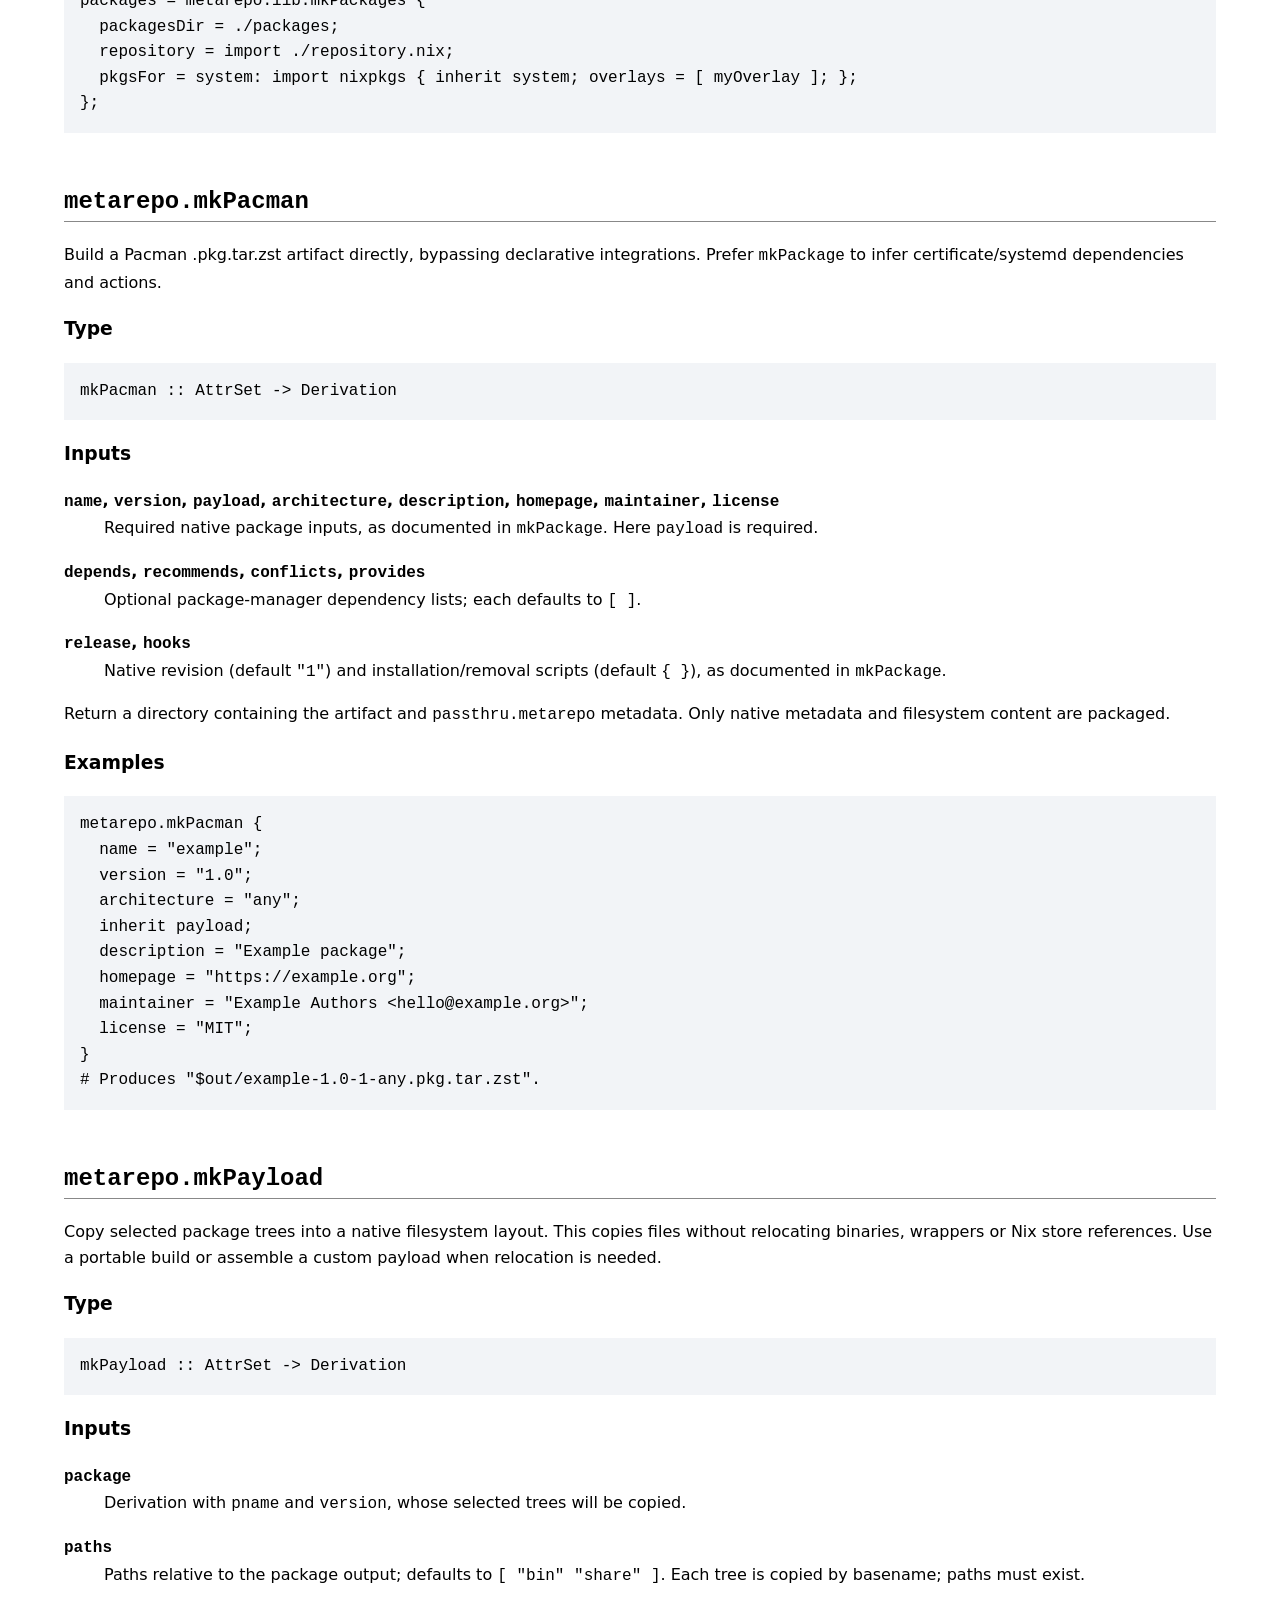
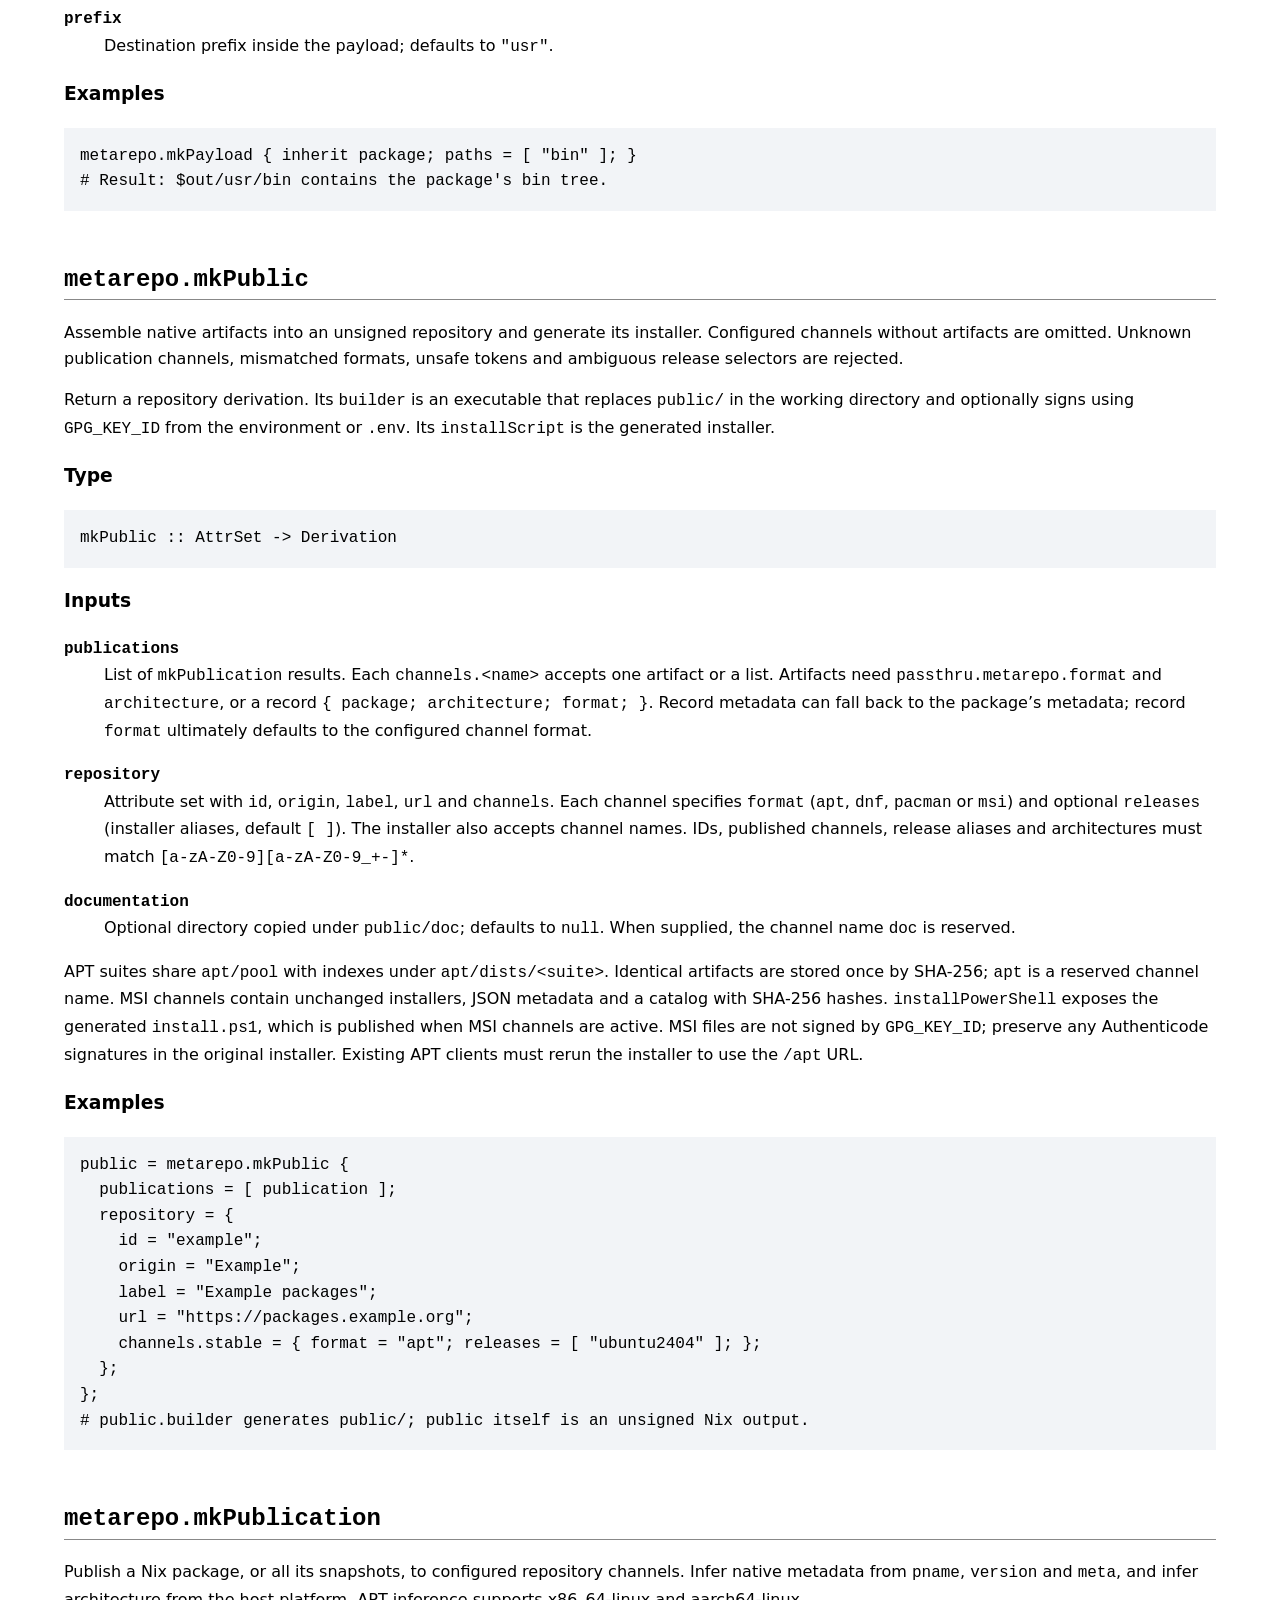
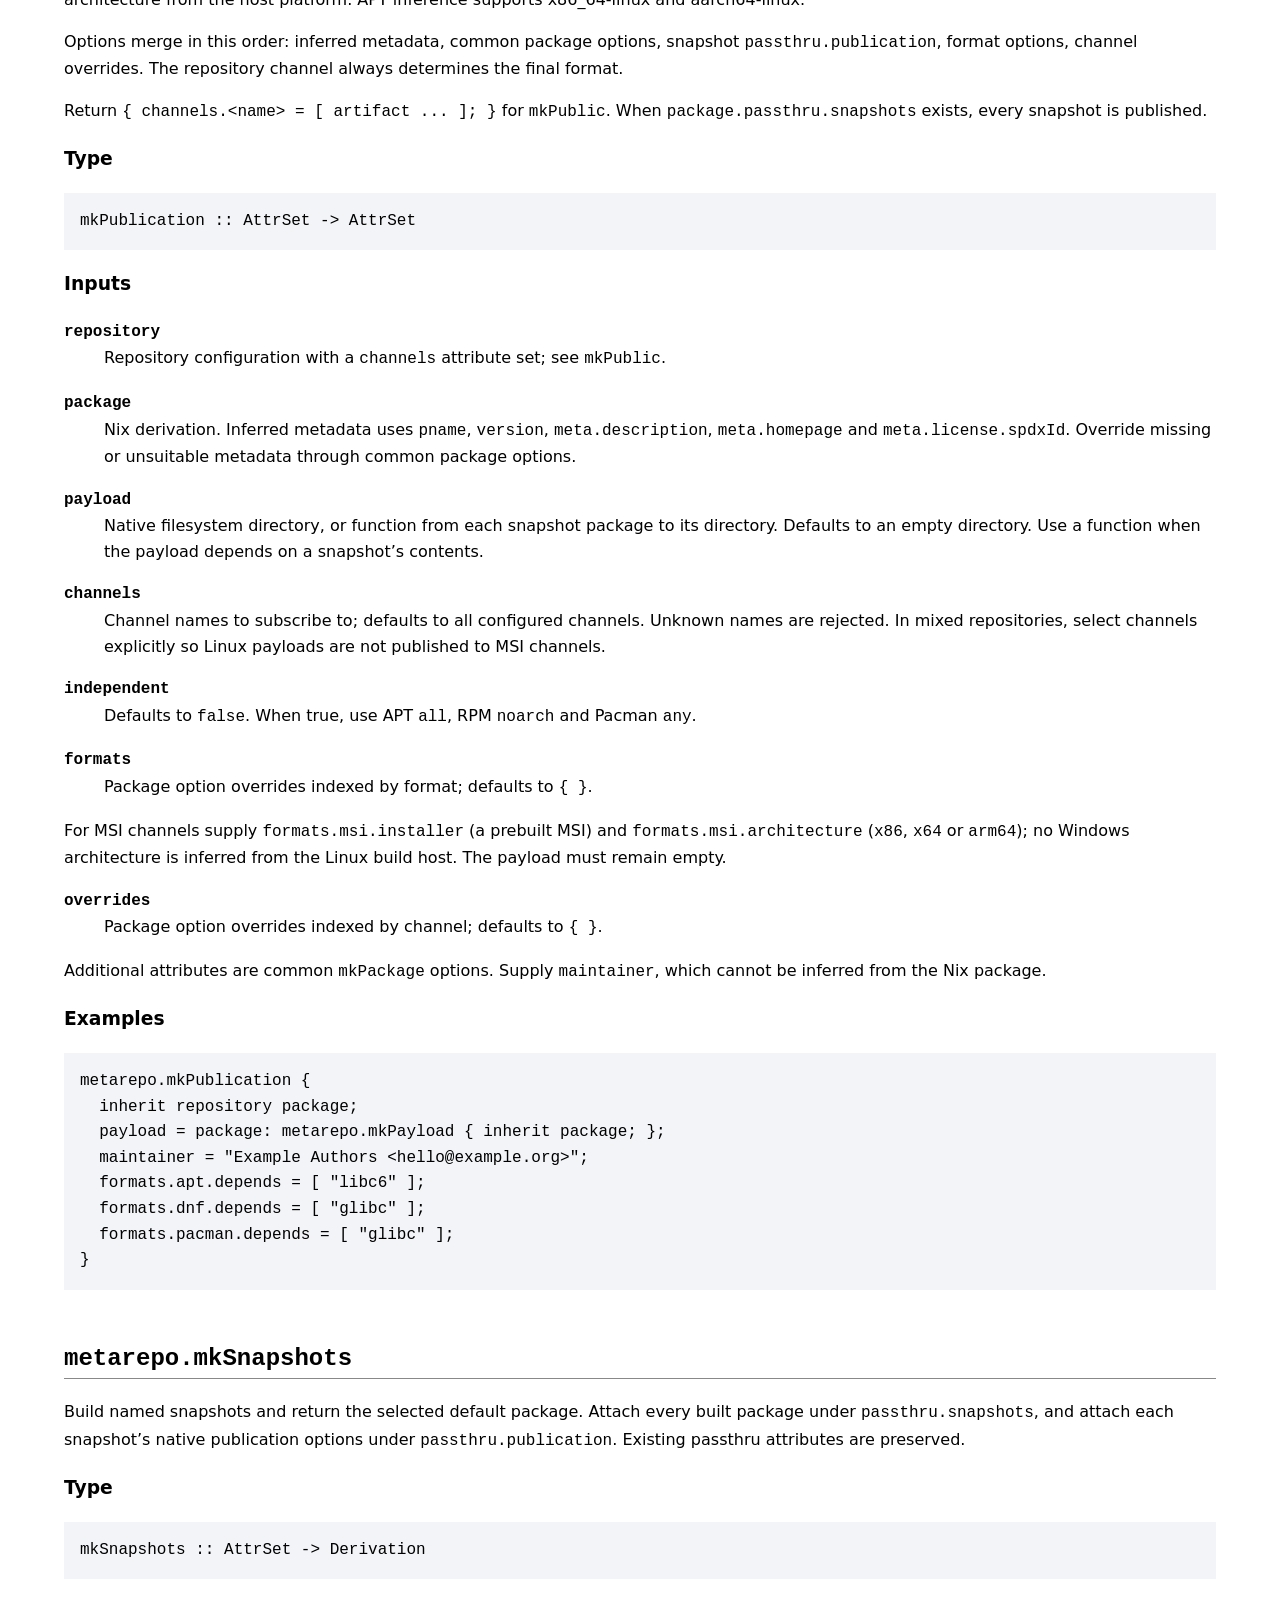
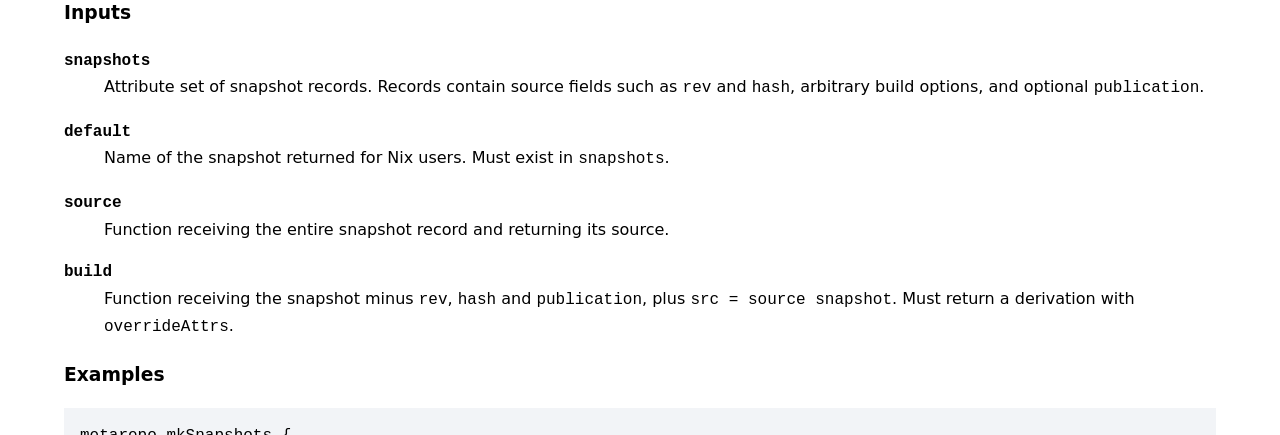
==== commit c446d7e9: "Add Windows MSI publication and PowerShell installer" ====
--- a/public/doc/index.html
+++ b/public/doc/index.html
@@ -29,6 +29,8 @@
 id="toc-metarepo.mkapt"><code>metarepo.mkApt</code></a></li>
 <li><a href="#metarepo.mkdnf"
 id="toc-metarepo.mkdnf"><code>metarepo.mkDnf</code></a></li>
+<li><a href="#metarepo.mkmsi"
+id="toc-metarepo.mkmsi"><code>metarepo.mkMsi</code></a></li>
 <li><a href="#metarepo.mkpackage"
 id="toc-metarepo.mkpackage"><code>metarepo.mkPackage</code></a></li>
 <li><a href="#metarepo.mkpackages"
@@ -67,7 +69,7 @@
 <h3 id="examples">Examples</h3>
 <pre class="nix"><code>metarepo = inputs.metarepo.lib.forPkgs pkgs;
 # metarepo.mkPackage, mkPublication, mkPayload, mkSnapshots,
-# mkPublic, mkApt, mkDnf and mkPacman are now available.</code></pre>
+# mkPublic, mkApt, mkDnf, mkPacman and mkMsi are now available.</code></pre>
 <h2
 id="metarepo.internal.hooks"><code>metarepo.internal.hooks</code></h2>
 <p>Internal composer for package installation and removal actions.
@@ -310,20 +312,39 @@
   license = &quot;MIT&quot;;
 }
 # Produces &quot;$out/example-1.0-1.noarch.rpm&quot;.</code></pre>
+<h2 id="metarepo.mkmsi"><code>metarepo.mkMsi</code></h2>
+<p>Publish an existing Windows MSI without rebuilding or modifying its
+bytes. Building the installer (for example with WiX on Windows) is the
+caller’s job.</p>
+<h3 id="inputs-7">Inputs</h3>
+<p><code>installer</code>: Path to an already built MSI, typically from
+<code>fetchurl</code> with a hash. <code>name</code>,
+<code>version</code>: Catalog identifiers and filename components.
+<code>architecture</code>: Windows target architecture:
+<code>x86</code>, <code>x64</code> or <code>arm64</code>. Standard
+descriptive metadata is accepted for consistency with
+<code>mkPackage</code>.</p>
+<p>Return a directory containing the MSI and its JSON metadata with
+SHA-256, plus
+<code>passthru.metarepo = { format = "msi"; architecture; }</code>.</p>
 <h2 id="metarepo.mkpackage"><code>metarepo.mkPackage</code></h2>
-<p>Build an APT, DNF or Pacman artifact from a native filesystem
-payload. Declarative certificate and systemd files extend the payload,
+<p>Build an APT, DNF or Pacman artifact, or publish an existing Windows
+MSI. Declarative certificate and systemd files extend the payload,
 dependencies and hooks before dispatching to the format builder. Hooks
 run on the target machine, never during the Nix build.</p>
 <p>Return a derivation containing the native package file and
 <code>passthru.metarepo = { format; architecture; }</code>.</p>
 <h3 id="type-7">Type</h3>
 <pre><code>mkPackage :: AttrSet -&gt; Derivation</code></pre>
-<h3 id="inputs-7">Inputs</h3>
+<h3 id="inputs-8">Inputs</h3>
 <dl>
 <dt><code>format</code></dt>
 <dd>
-One of <code>"apt"</code>, <code>"dnf"</code> or <code>"pacman"</code>.
+One of <code>"apt"</code>, <code>"dnf"</code>, <code>"pacman"</code> or
+<code>"msi"</code>. MSI requires <code>installer</code> (a prebuilt
+file) and architecture <code>x86</code>, <code>x64</code> or
+<code>arm64</code>. Linux payloads, integrations, hooks and dependency
+options are rejected for MSI.
 </dd>
 <dt><code>name</code>, <code>version</code>,
 <code>architecture</code></dt>
@@ -416,7 +437,7 @@
 without evaluating Nixpkgs or repository configuration.</p>
 <h3 id="type-8">Type</h3>
 <pre><code>mkPackages :: AttrSet -&gt; AttrSet</code></pre>
-<h3 id="inputs-8">Inputs</h3>
+<h3 id="inputs-9">Inputs</h3>
 <dl>
 <dt><code>packagesDir</code></dt>
 <dd>
@@ -451,7 +472,7 @@
 dependencies and actions.</p>
 <h3 id="type-9">Type</h3>
 <pre><code>mkPacman :: AttrSet -&gt; Derivation</code></pre>
-<h3 id="inputs-9">Inputs</h3>
+<h3 id="inputs-10">Inputs</h3>
 <dl>
 <dt><code>name</code>, <code>version</code>, <code>payload</code>,
 <code>architecture</code>, <code>description</code>,
@@ -496,7 +517,7 @@
 relocation is needed.</p>
 <h3 id="type-10">Type</h3>
 <pre><code>mkPayload :: AttrSet -&gt; Derivation</code></pre>
-<h3 id="inputs-10">Inputs</h3>
+<h3 id="inputs-11">Inputs</h3>
 <dl>
 <dt><code>package</code></dt>
 <dd>
@@ -529,7 +550,7 @@
 installer.</p>
 <h3 id="type-11">Type</h3>
 <pre><code>mkPublic :: AttrSet -&gt; Derivation</code></pre>
-<h3 id="inputs-11">Inputs</h3>
+<h3 id="inputs-12">Inputs</h3>
 <dl>
 <dt><code>publications</code></dt>
 <dd>
@@ -546,7 +567,7 @@
 Attribute set with <code>id</code>, <code>origin</code>,
 <code>label</code>, <code>url</code> and <code>channels</code>. Each
 channel specifies <code>format</code> (<code>apt</code>,
-<code>dnf</code> or <code>pacman</code>) and optional
+<code>dnf</code>, <code>pacman</code> or <code>msi</code>) and optional
 <code>releases</code> (installer aliases, default <code>[ ]</code>). The
 installer also accepts channel names. IDs, published channels, release
 aliases and architectures must match
@@ -561,9 +582,13 @@
 </dl>
 <p>APT suites share <code>apt/pool</code> with indexes under
 <code>apt/dists/&lt;suite&gt;</code>. Identical artifacts are stored
-once by SHA-256; <code>apt</code> is a reserved channel name. Existing
-APT clients must rerun the installer to use the <code>/apt</code>
-URL.</p>
+once by SHA-256; <code>apt</code> is a reserved channel name. MSI
+channels contain unchanged installers, JSON metadata and a catalog with
+SHA-256 hashes. <code>installPowerShell</code> exposes the generated
+<code>install.ps1</code>, which is published when MSI channels are
+active. MSI files are not signed by <code>GPG_KEY_ID</code>; preserve
+any Authenticode signatures in the original installer. Existing APT
+clients must rerun the installer to use the <code>/apt</code> URL.</p>
 <h3 id="examples-11">Examples</h3>
 <pre class="nix"><code>public = metarepo.mkPublic {
   publications = [ publication ];
@@ -591,7 +616,7 @@
 exists, every snapshot is published.</p>
 <h3 id="type-12">Type</h3>
 <pre><code>mkPublication :: AttrSet -&gt; AttrSet</code></pre>
-<h3 id="inputs-12">Inputs</h3>
+<h3 id="inputs-13">Inputs</h3>
 <dl>
 <dt><code>repository</code></dt>
 <dd>
@@ -614,7 +639,8 @@
 <dt><code>channels</code></dt>
 <dd>
 Channel names to subscribe to; defaults to all configured channels.
-Unknown names are rejected.
+Unknown names are rejected. In mixed repositories, select channels
+explicitly so Linux payloads are not published to MSI channels.
 </dd>
 <dt><code>independent</code></dt>
 <dd>
@@ -626,6 +652,13 @@
 Package option overrides indexed by format; defaults to
 <code>{ }</code>.
 </dd>
+</dl>
+<p>For MSI channels supply <code>formats.msi.installer</code> (a
+prebuilt MSI) and <code>formats.msi.architecture</code>
+(<code>x86</code>, <code>x64</code> or <code>arm64</code>); no Windows
+architecture is inferred from the Linux build host. The payload must
+remain empty.</p>
+<dl>
 <dt><code>overrides</code></dt>
 <dd>
 Package option overrides indexed by channel; defaults to
@@ -652,7 +685,7 @@
 preserved.</p>
 <h3 id="type-13">Type</h3>
 <pre><code>mkSnapshots :: AttrSet -&gt; Derivation</code></pre>
-<h3 id="inputs-13">Inputs</h3>
+<h3 id="inputs-14">Inputs</h3>
 <dl>
 <dt><code>snapshots</code></dt>
 <dd>
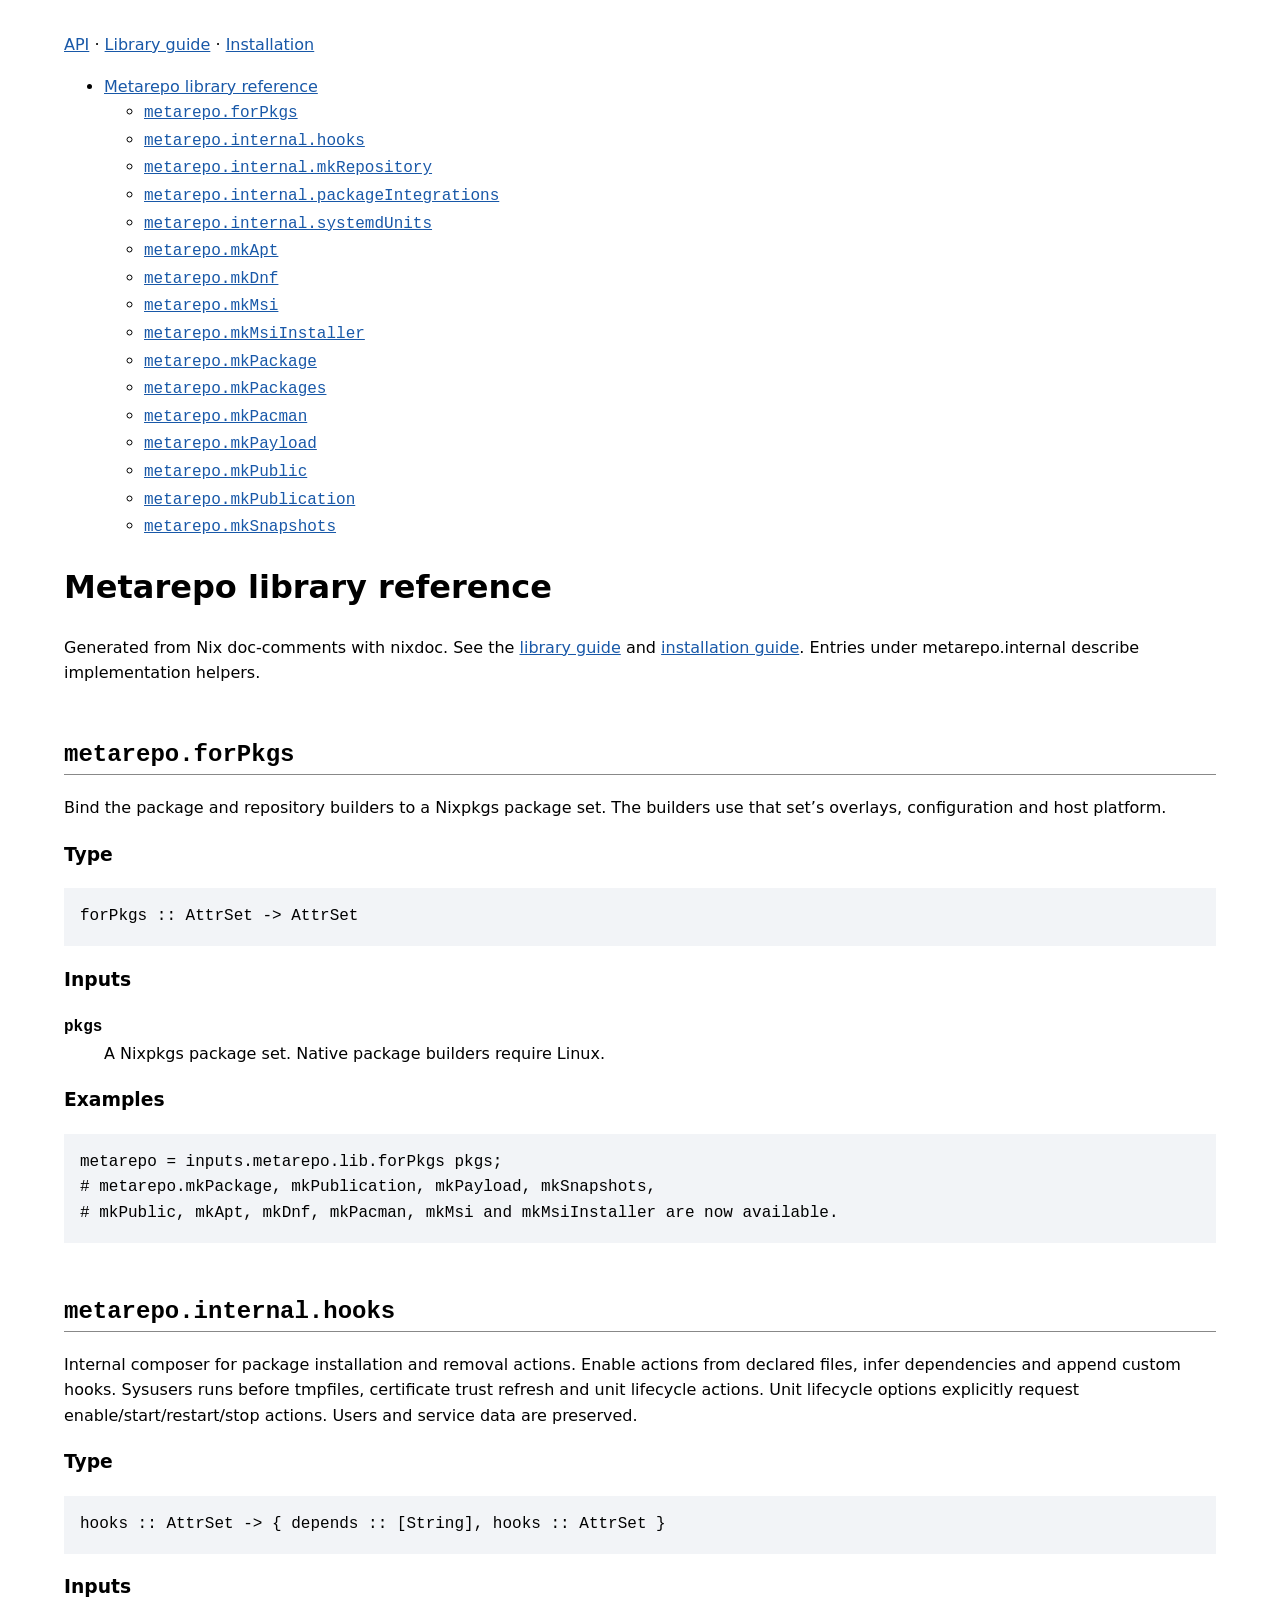
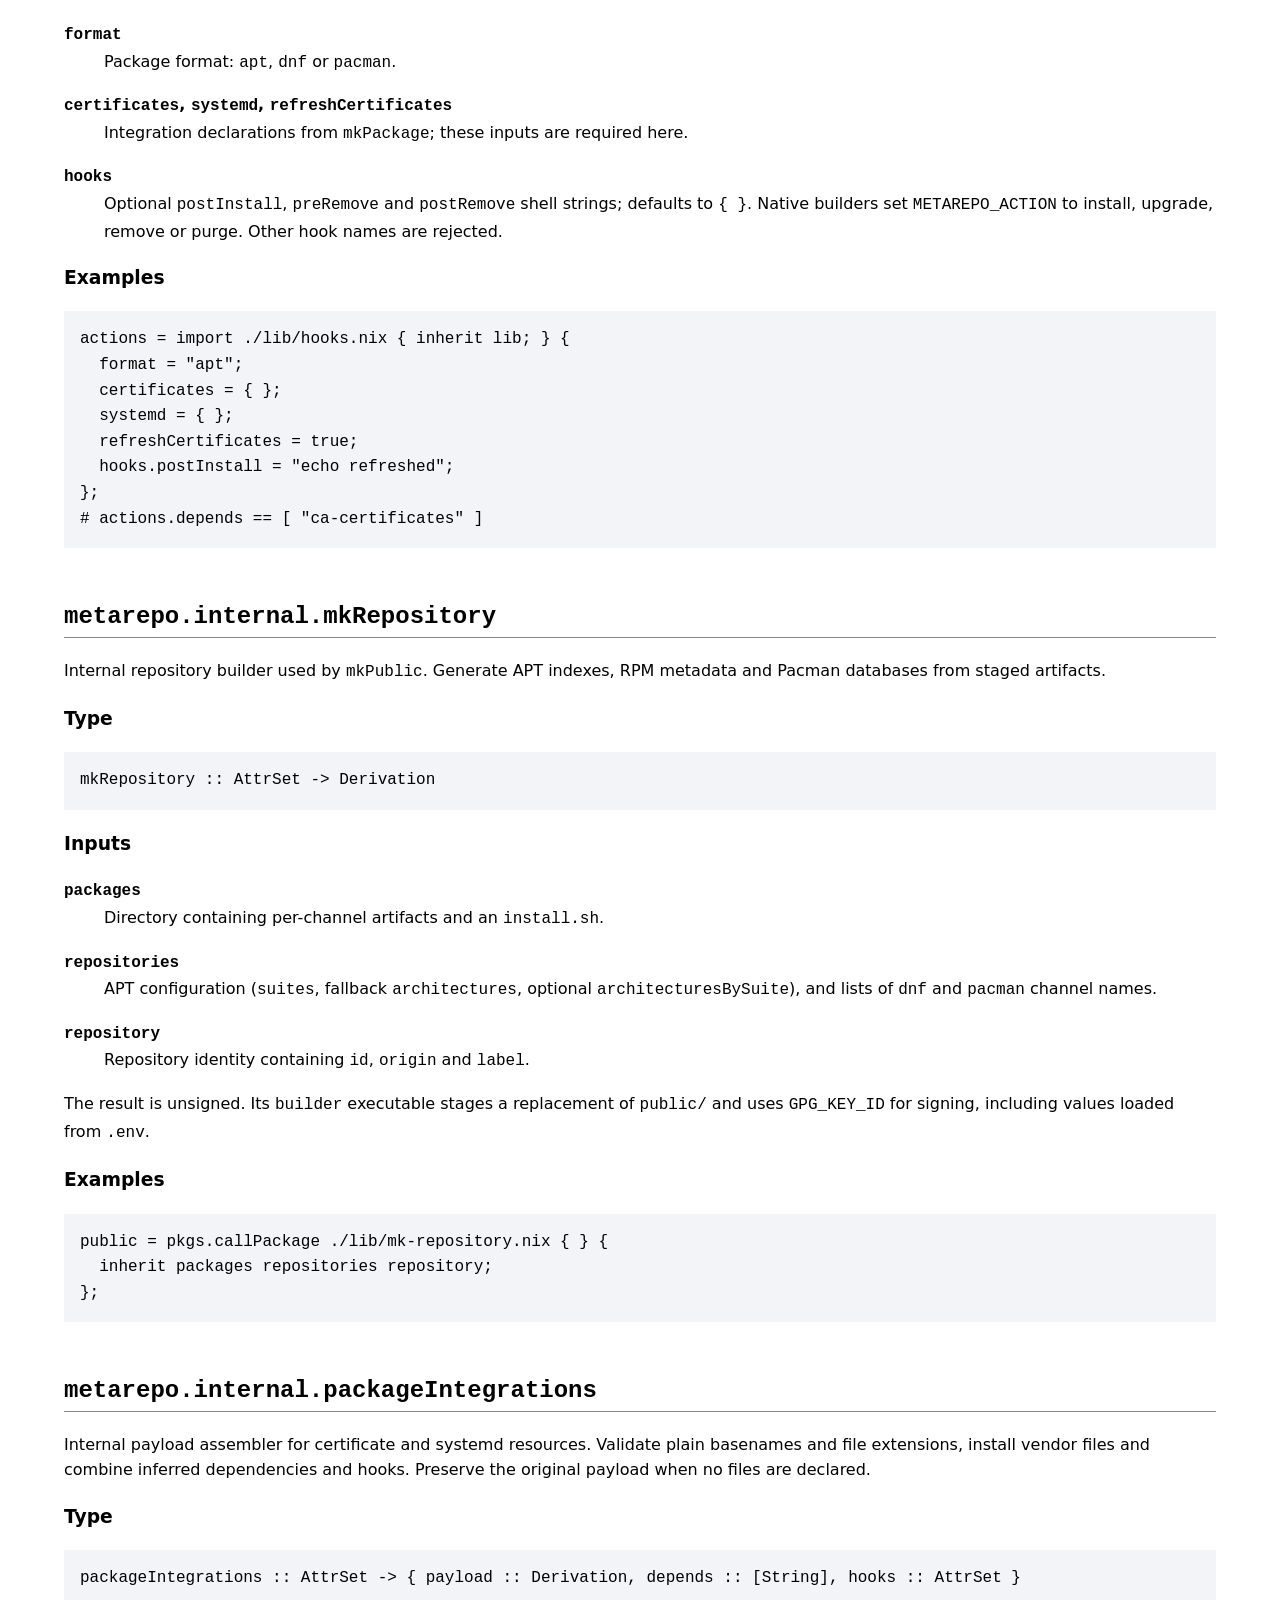
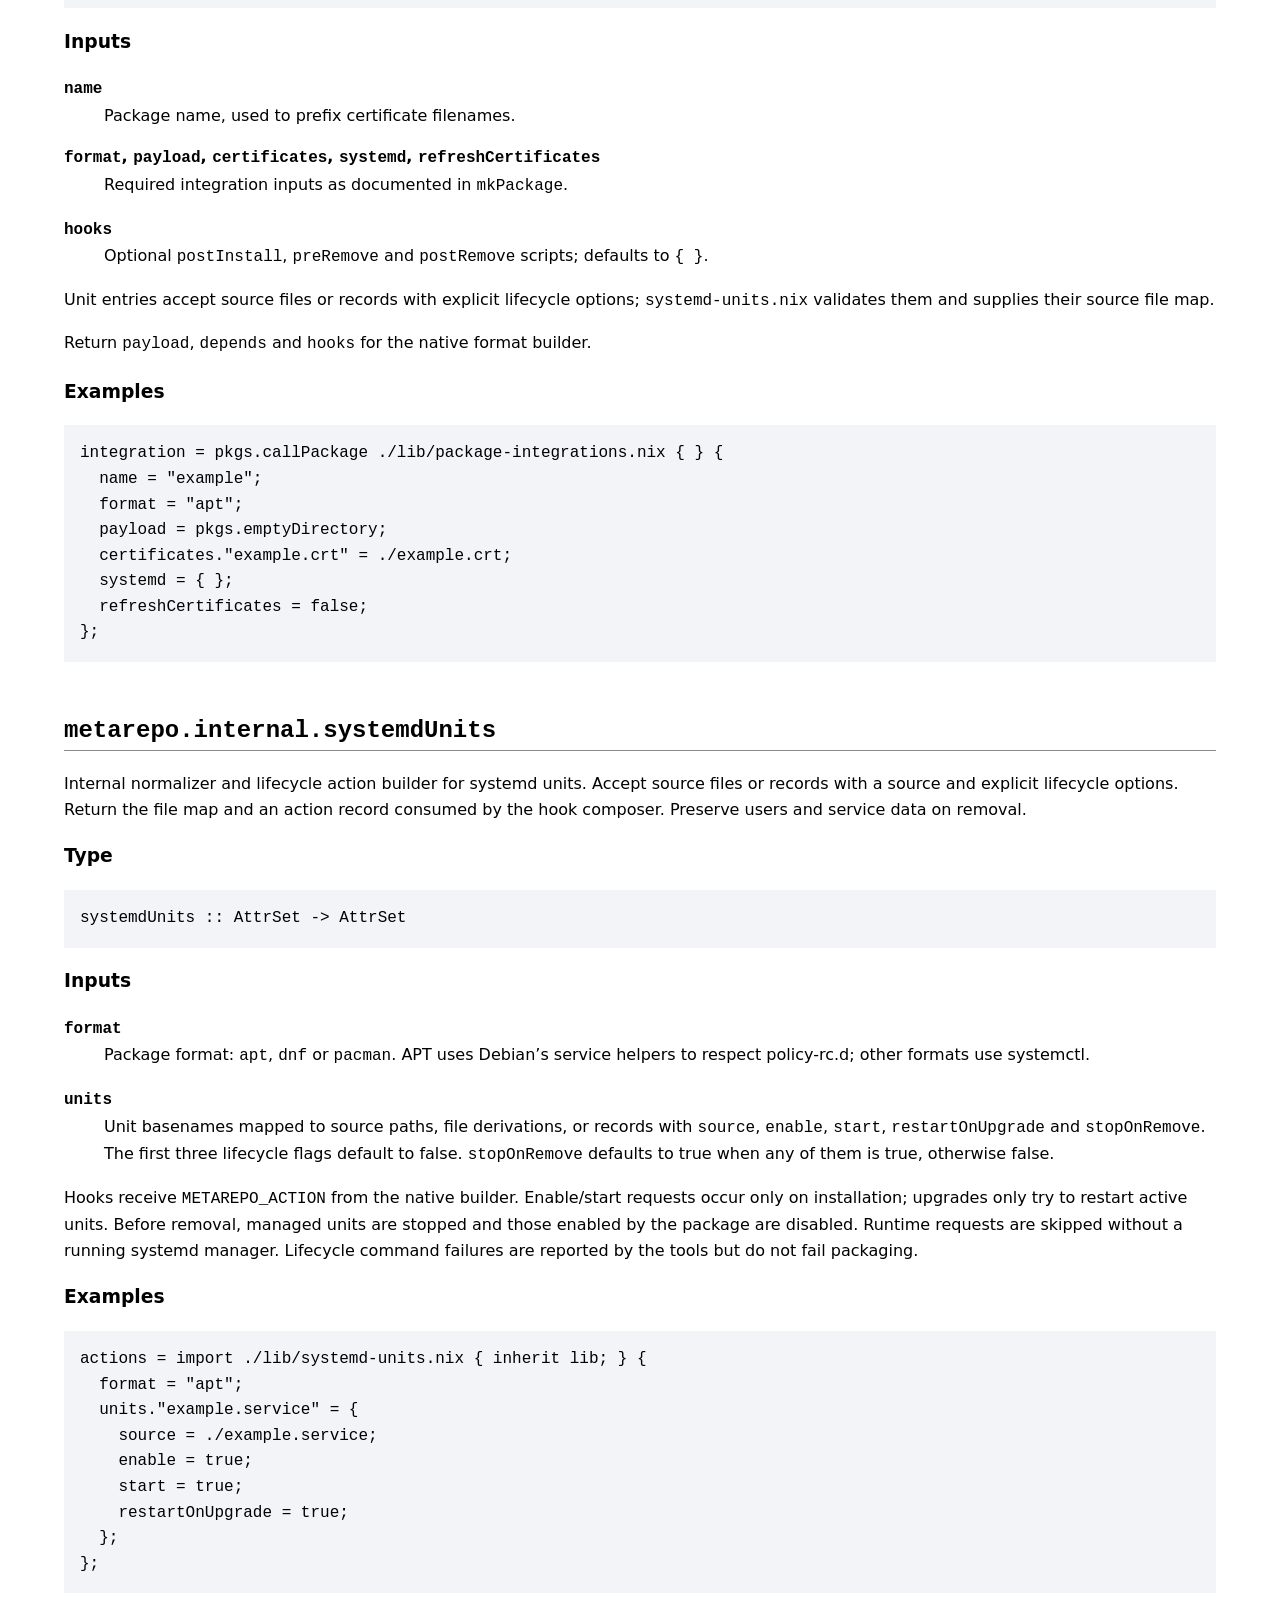
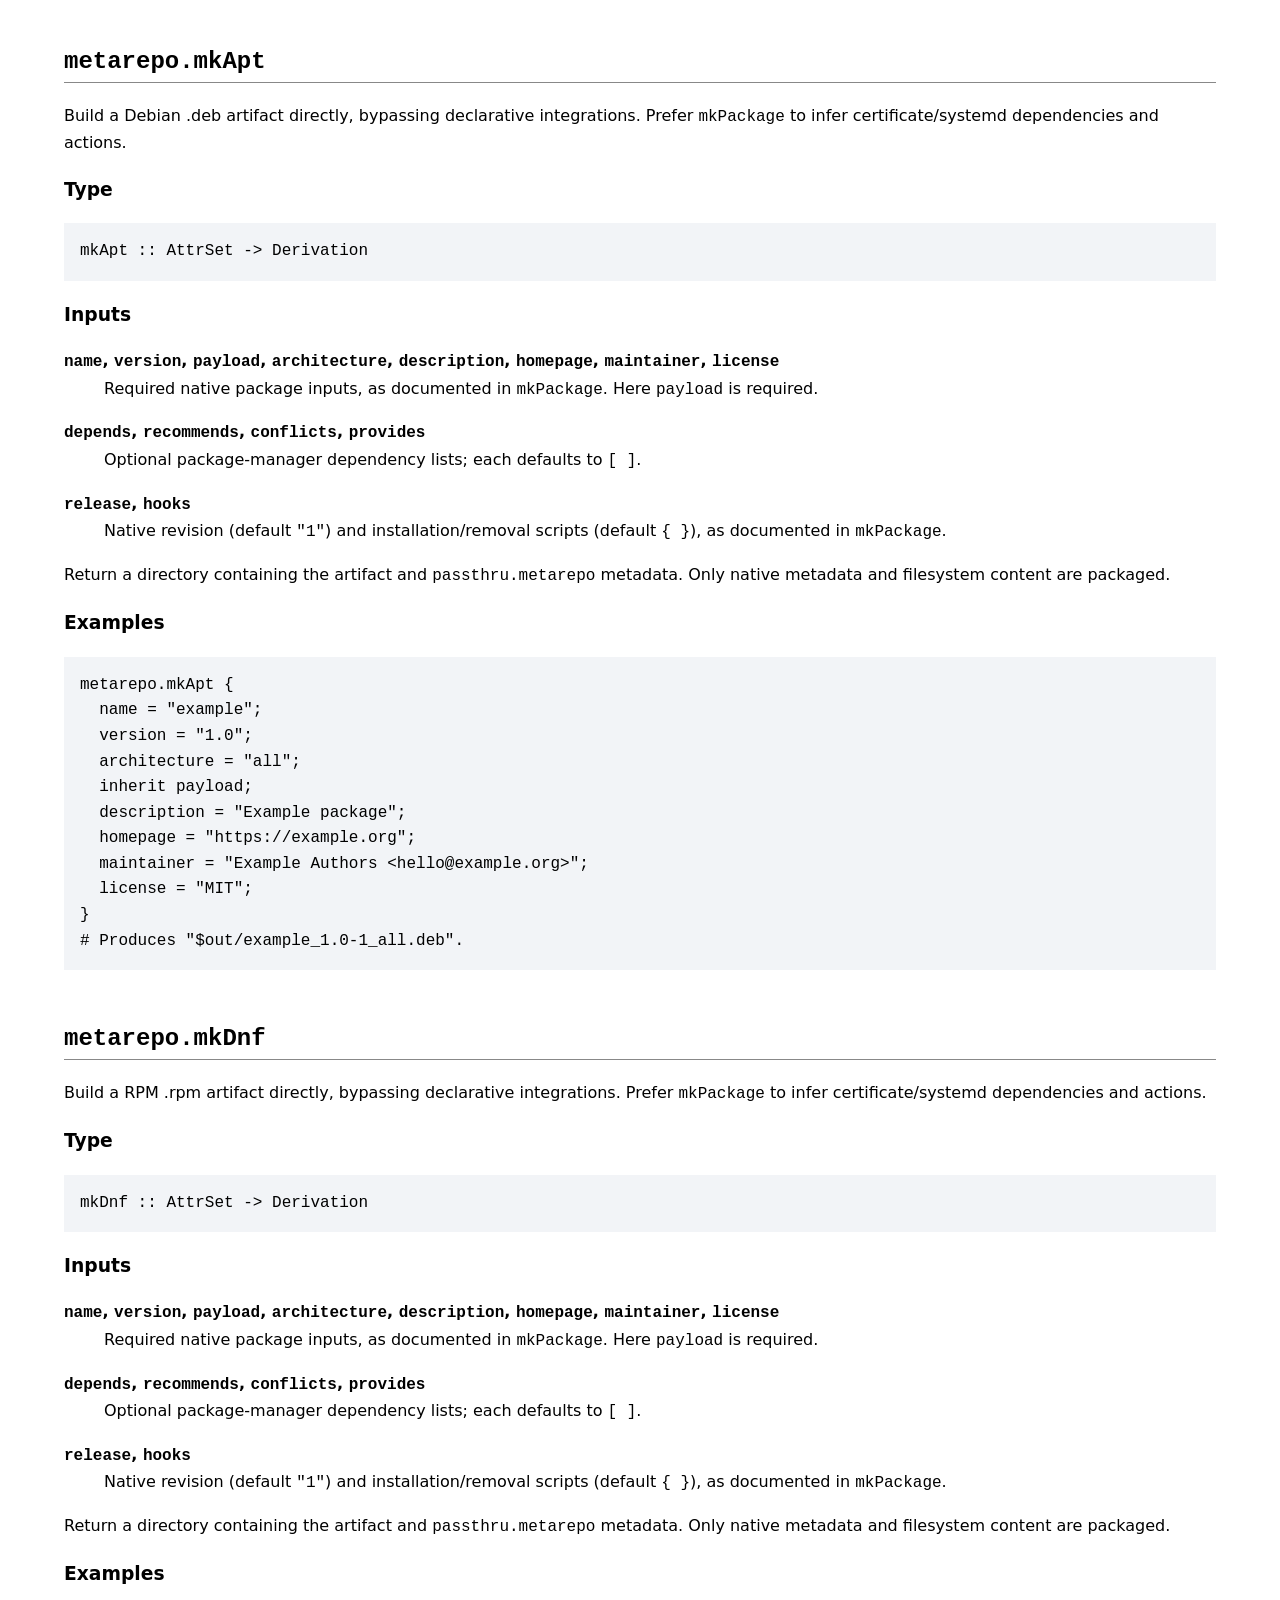
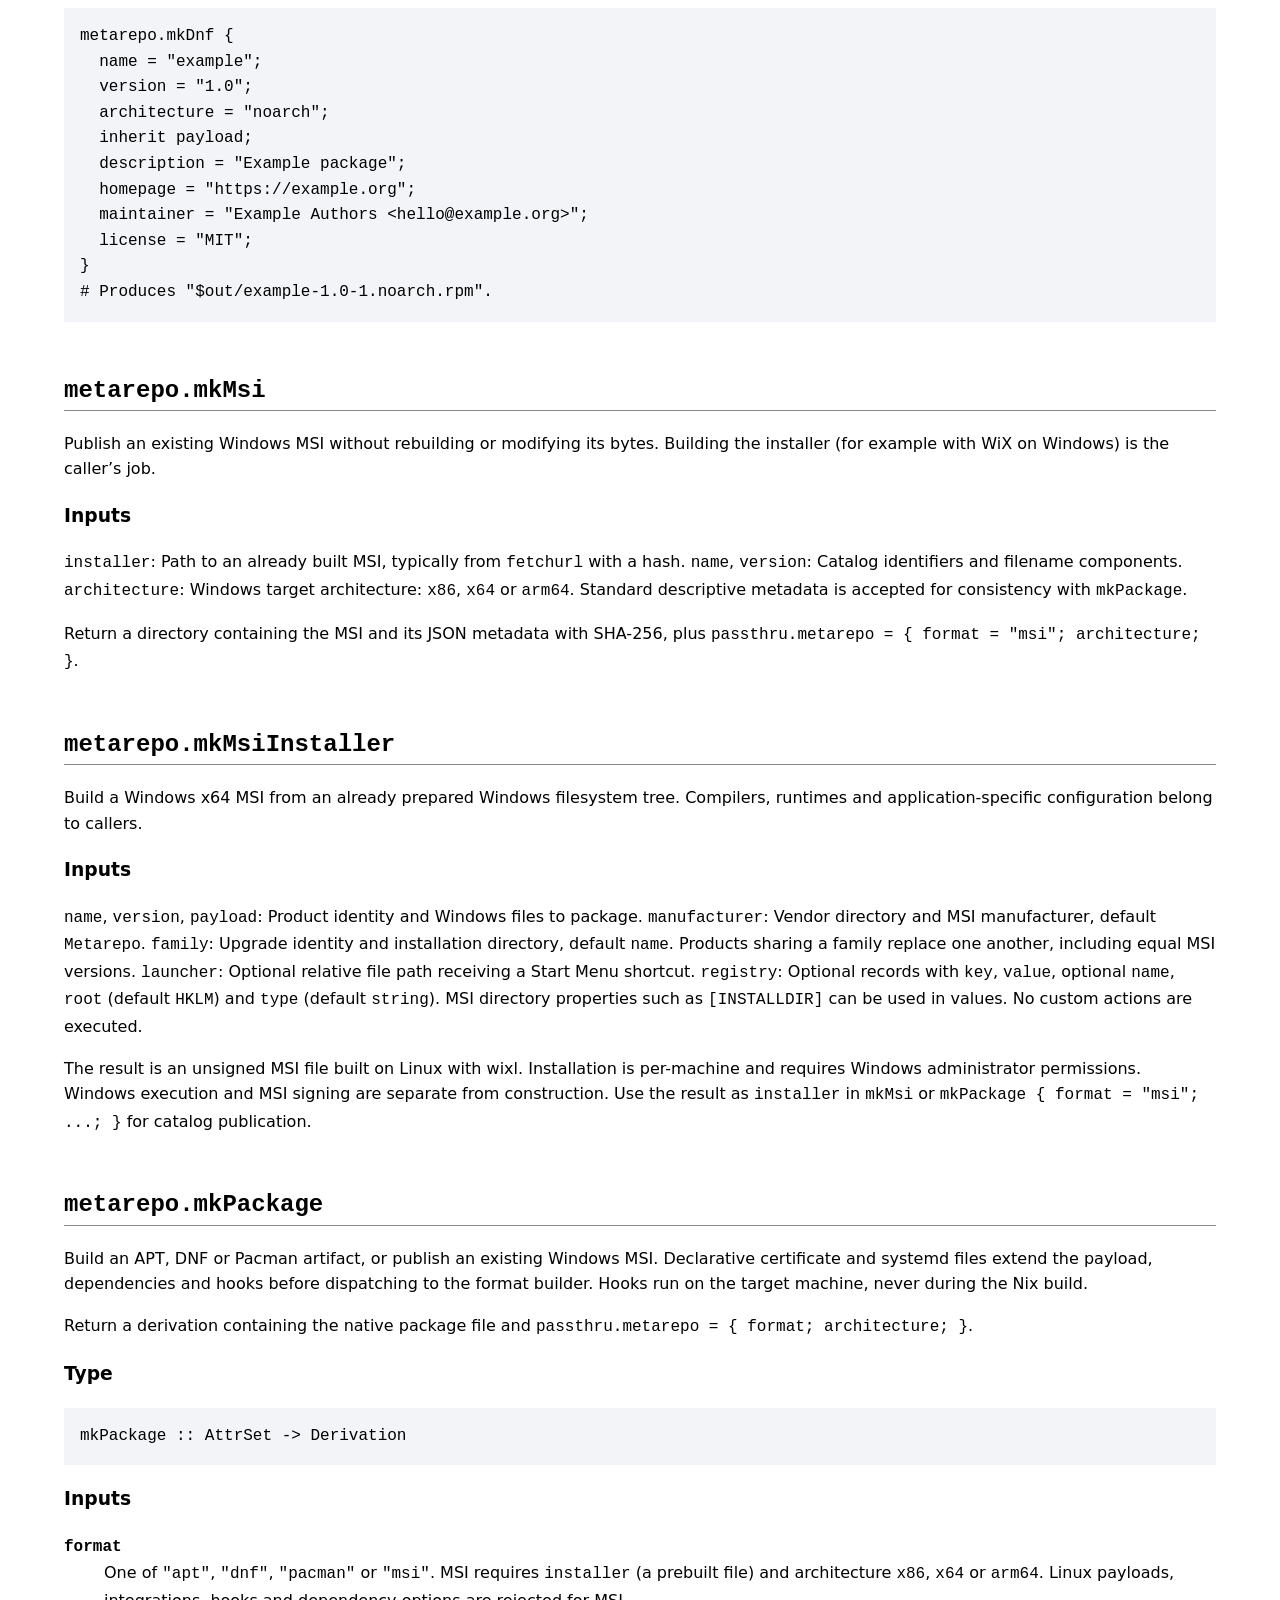
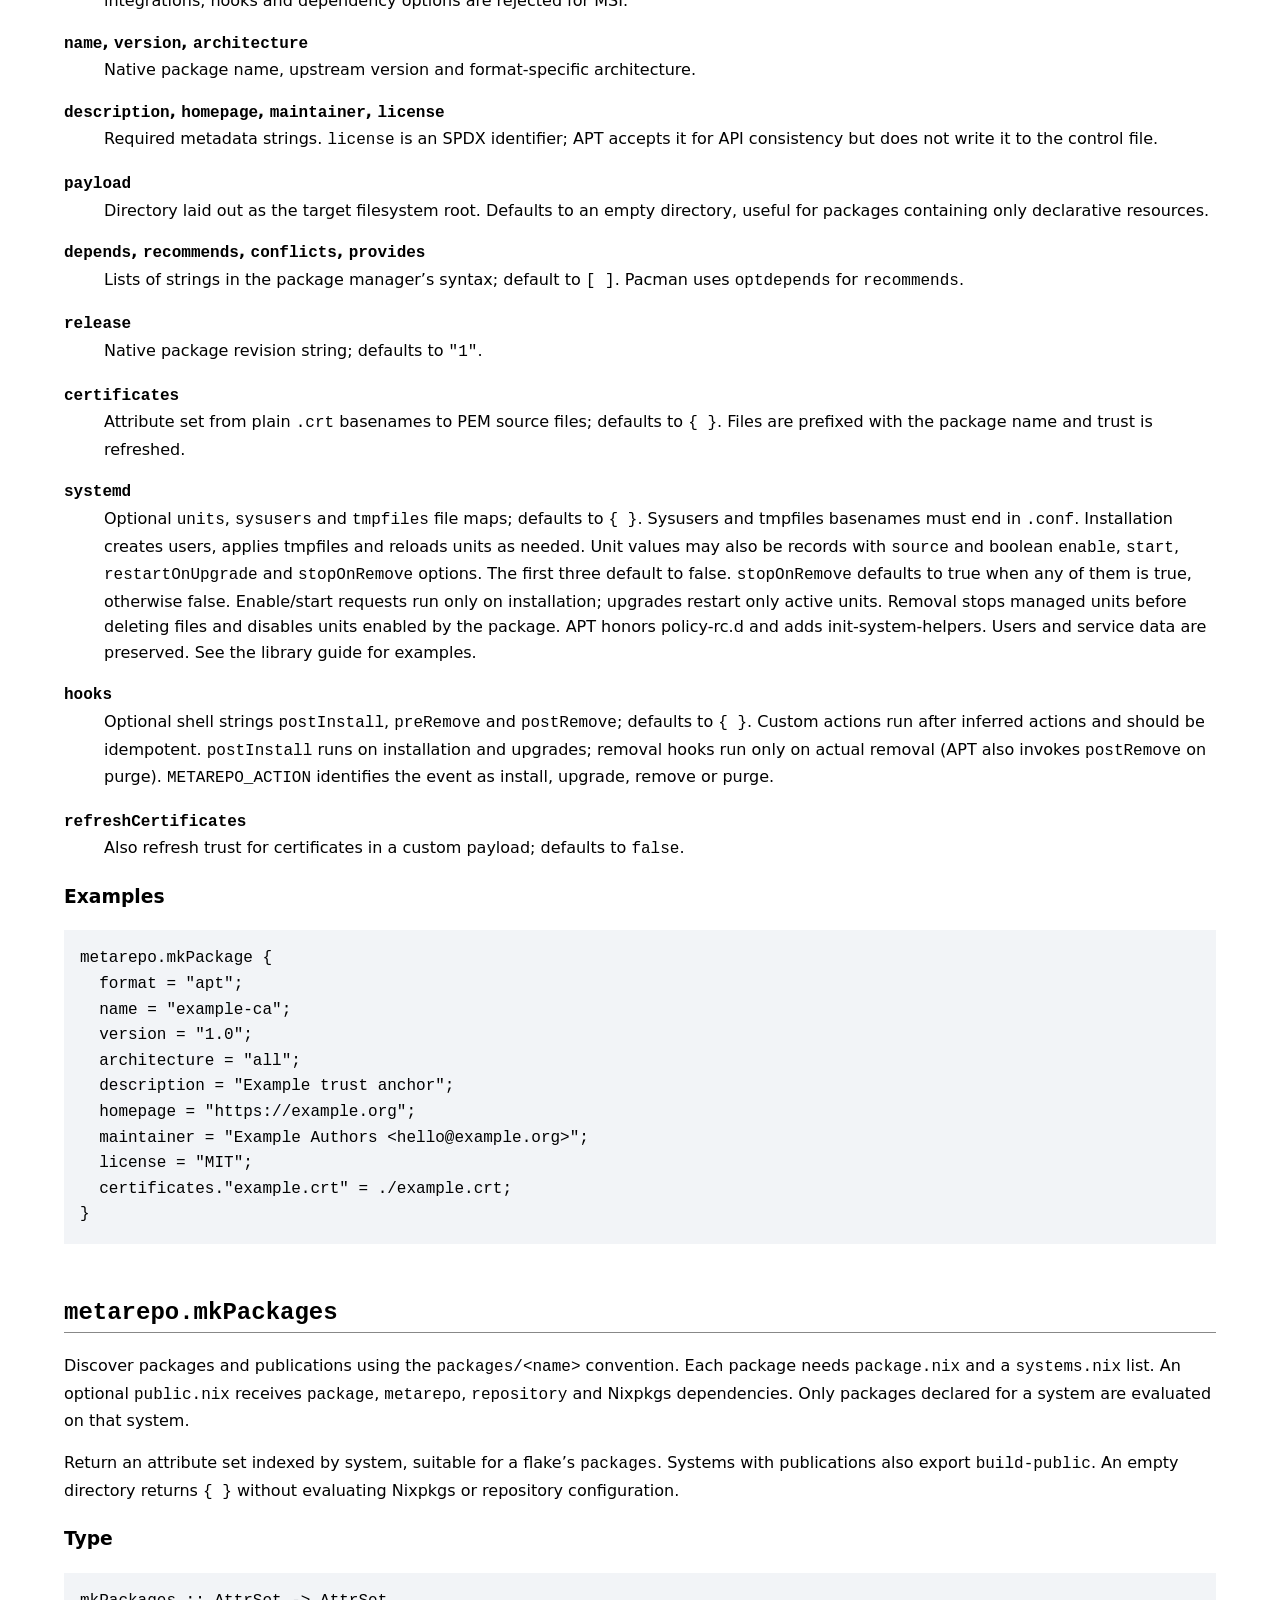
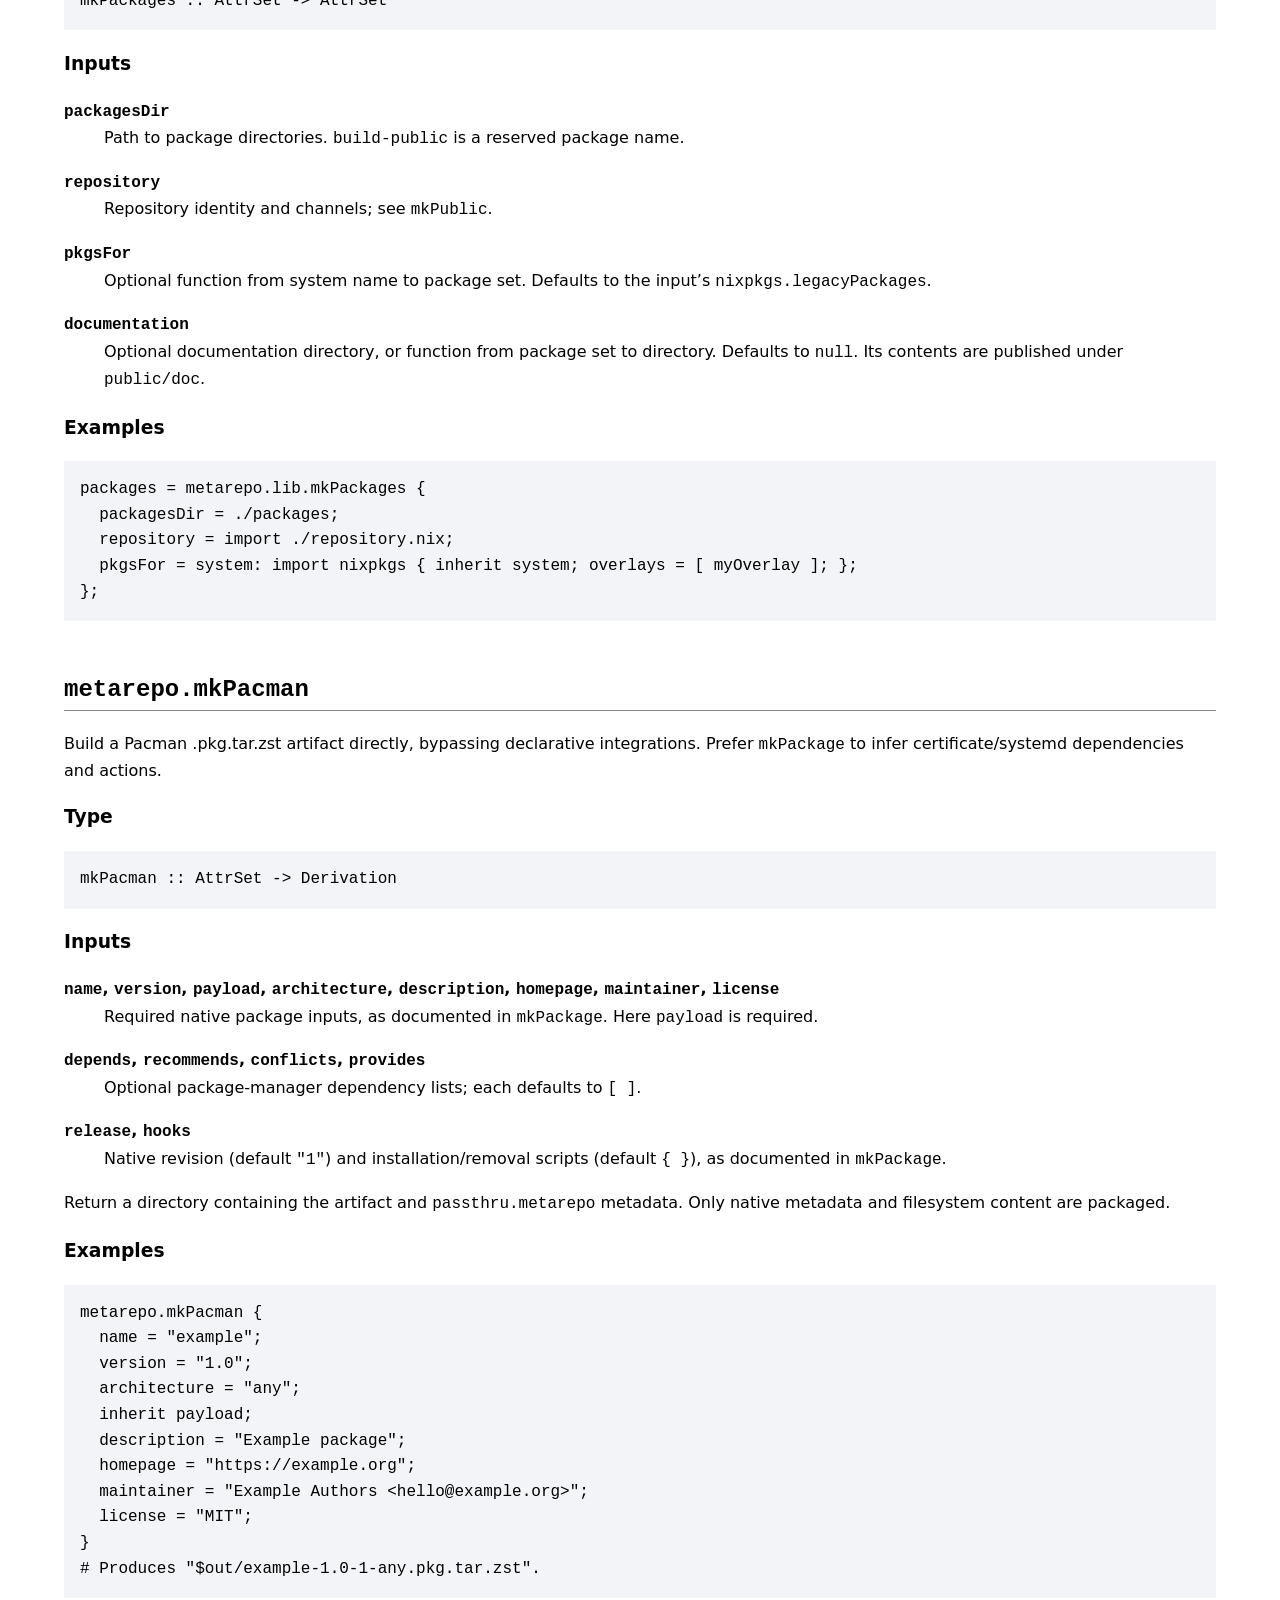
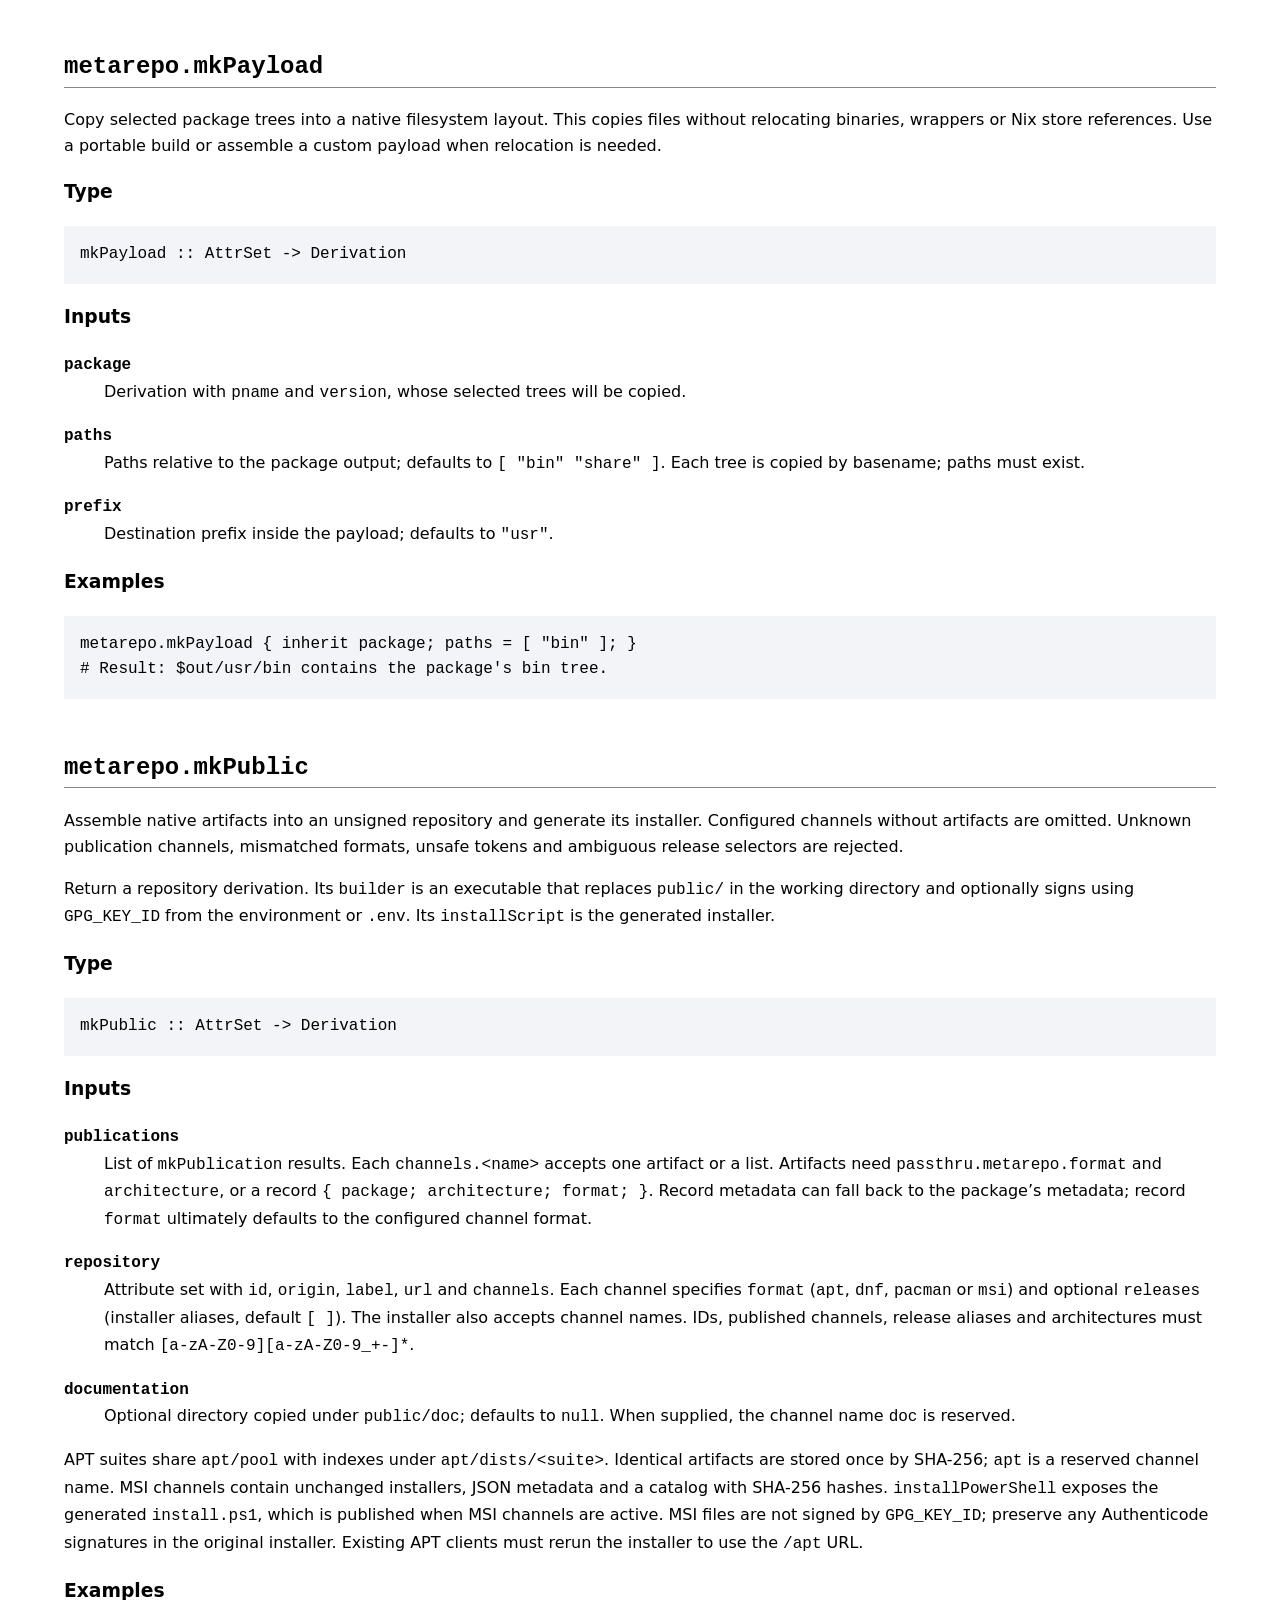
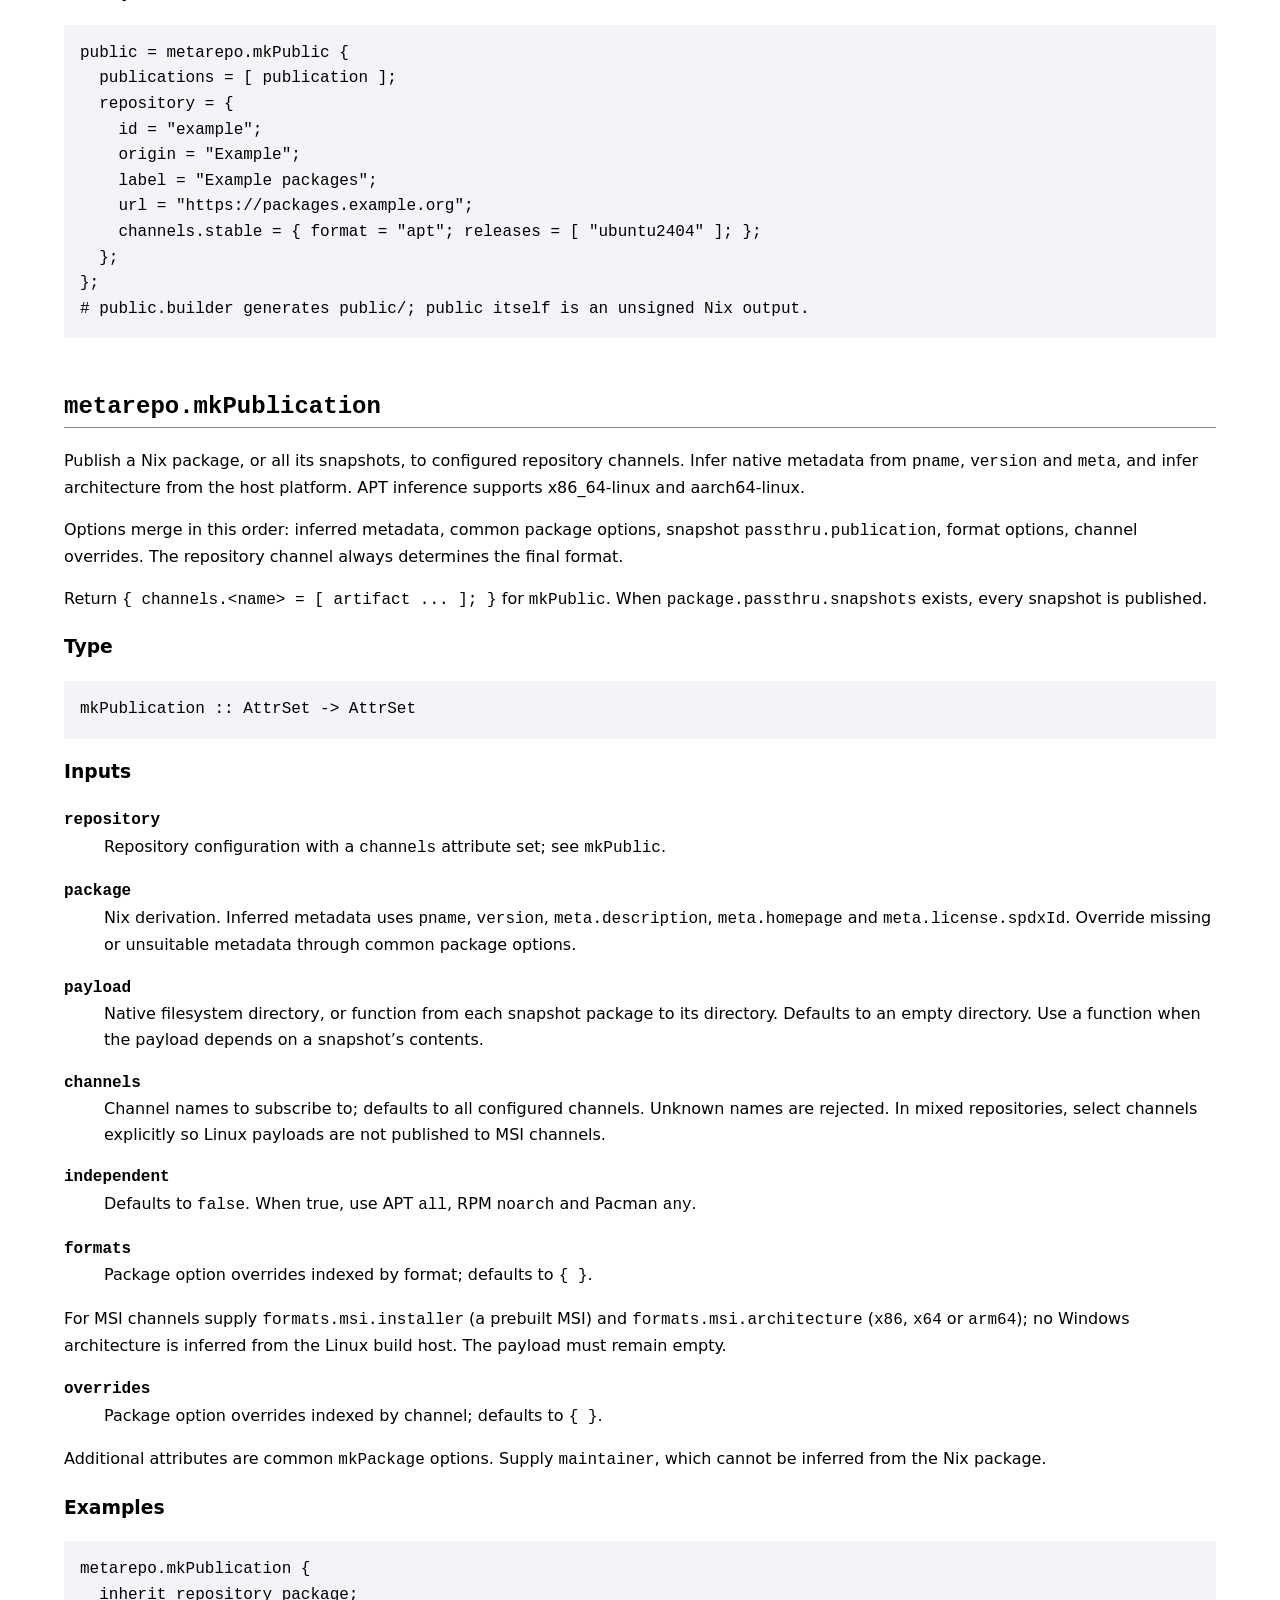
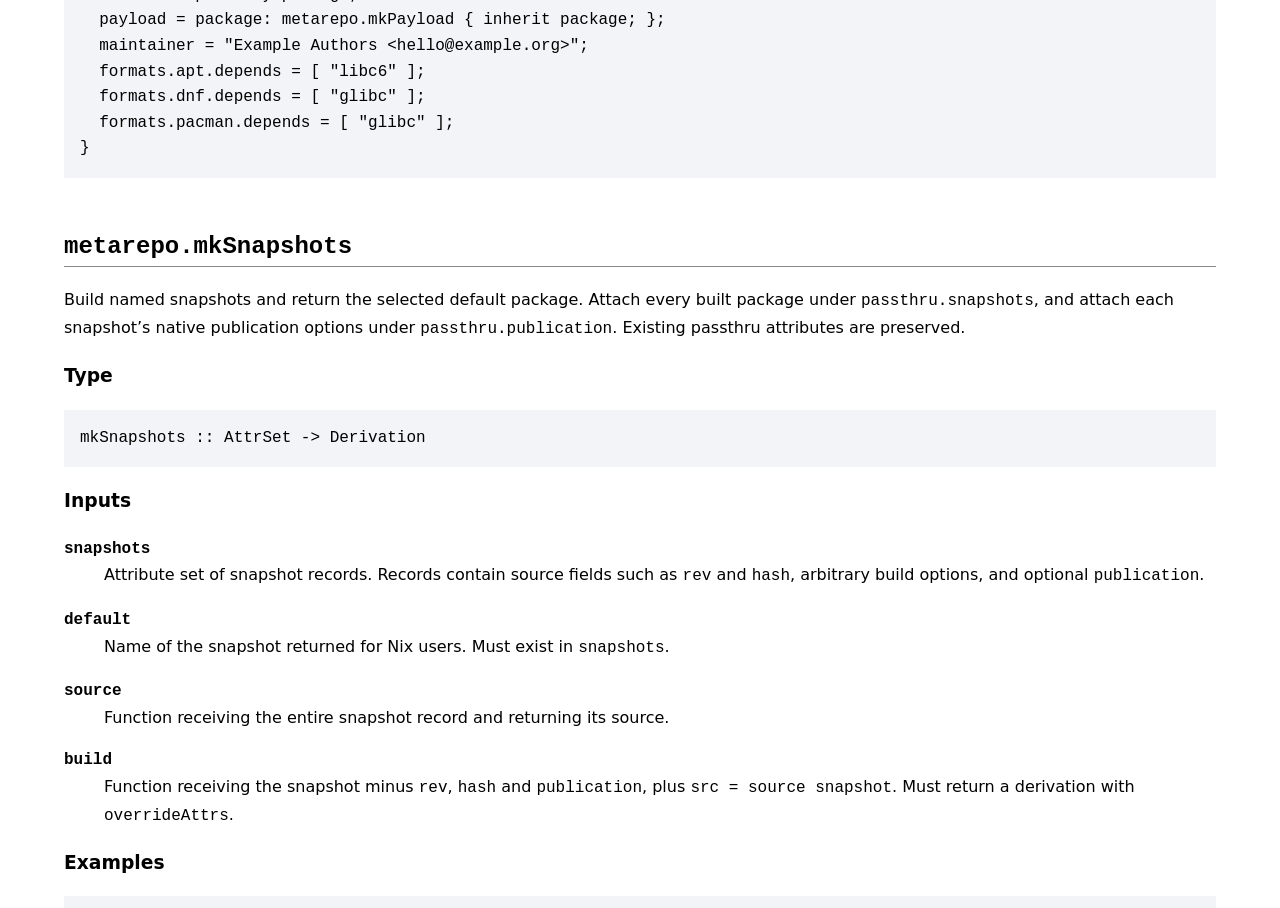
==== commit e33b127f: "Add shared Linux builder for Windows MSI installers" ====
--- a/public/doc/index.html
+++ b/public/doc/index.html
@@ -31,6 +31,8 @@
 id="toc-metarepo.mkdnf"><code>metarepo.mkDnf</code></a></li>
 <li><a href="#metarepo.mkmsi"
 id="toc-metarepo.mkmsi"><code>metarepo.mkMsi</code></a></li>
+<li><a href="#metarepo.mkmsiinstaller"
+id="toc-metarepo.mkmsiinstaller"><code>metarepo.mkMsiInstaller</code></a></li>
 <li><a href="#metarepo.mkpackage"
 id="toc-metarepo.mkpackage"><code>metarepo.mkPackage</code></a></li>
 <li><a href="#metarepo.mkpackages"
@@ -69,7 +71,7 @@
 <h3 id="examples">Examples</h3>
 <pre class="nix"><code>metarepo = inputs.metarepo.lib.forPkgs pkgs;
 # metarepo.mkPackage, mkPublication, mkPayload, mkSnapshots,
-# mkPublic, mkApt, mkDnf, mkPacman and mkMsi are now available.</code></pre>
+# mkPublic, mkApt, mkDnf, mkPacman, mkMsi and mkMsiInstaller are now available.</code></pre>
 <h2
 id="metarepo.internal.hooks"><code>metarepo.internal.hooks</code></h2>
 <p>Internal composer for package installation and removal actions.
@@ -327,6 +329,31 @@
 <p>Return a directory containing the MSI and its JSON metadata with
 SHA-256, plus
 <code>passthru.metarepo = { format = "msi"; architecture; }</code>.</p>
+<h2
+id="metarepo.mkmsiinstaller"><code>metarepo.mkMsiInstaller</code></h2>
+<p>Build a Windows x64 MSI from an already prepared Windows filesystem
+tree. Compilers, runtimes and application-specific configuration belong
+to callers.</p>
+<h3 id="inputs-8">Inputs</h3>
+<p><code>name</code>, <code>version</code>, <code>payload</code>:
+Product identity and Windows files to package.
+<code>manufacturer</code>: Vendor directory and MSI manufacturer,
+default <code>Metarepo</code>. <code>family</code>: Upgrade identity and
+installation directory, default <code>name</code>. Products sharing a
+family replace one another, including equal MSI versions.
+<code>launcher</code>: Optional relative file path receiving a Start
+Menu shortcut. <code>registry</code>: Optional records with
+<code>key</code>, <code>value</code>, optional <code>name</code>,
+<code>root</code> (default <code>HKLM</code>) and <code>type</code>
+(default <code>string</code>). MSI directory properties such as
+<code>[INSTALLDIR]</code> can be used in values. No custom actions are
+executed.</p>
+<p>The result is an unsigned MSI file built on Linux with wixl.
+Installation is per-machine and requires Windows administrator
+permissions. Windows execution and MSI signing are separate from
+construction. Use the result as <code>installer</code> in
+<code>mkMsi</code> or <code>mkPackage { format = "msi"; ...; }</code>
+for catalog publication.</p>
 <h2 id="metarepo.mkpackage"><code>metarepo.mkPackage</code></h2>
 <p>Build an APT, DNF or Pacman artifact, or publish an existing Windows
 MSI. Declarative certificate and systemd files extend the payload,
@@ -336,7 +363,7 @@
 <code>passthru.metarepo = { format; architecture; }</code>.</p>
 <h3 id="type-7">Type</h3>
 <pre><code>mkPackage :: AttrSet -&gt; Derivation</code></pre>
-<h3 id="inputs-8">Inputs</h3>
+<h3 id="inputs-9">Inputs</h3>
 <dl>
 <dt><code>format</code></dt>
 <dd>
@@ -437,7 +464,7 @@
 without evaluating Nixpkgs or repository configuration.</p>
 <h3 id="type-8">Type</h3>
 <pre><code>mkPackages :: AttrSet -&gt; AttrSet</code></pre>
-<h3 id="inputs-9">Inputs</h3>
+<h3 id="inputs-10">Inputs</h3>
 <dl>
 <dt><code>packagesDir</code></dt>
 <dd>
@@ -472,7 +499,7 @@
 dependencies and actions.</p>
 <h3 id="type-9">Type</h3>
 <pre><code>mkPacman :: AttrSet -&gt; Derivation</code></pre>
-<h3 id="inputs-10">Inputs</h3>
+<h3 id="inputs-11">Inputs</h3>
 <dl>
 <dt><code>name</code>, <code>version</code>, <code>payload</code>,
 <code>architecture</code>, <code>description</code>,
@@ -517,7 +544,7 @@
 relocation is needed.</p>
 <h3 id="type-10">Type</h3>
 <pre><code>mkPayload :: AttrSet -&gt; Derivation</code></pre>
-<h3 id="inputs-11">Inputs</h3>
+<h3 id="inputs-12">Inputs</h3>
 <dl>
 <dt><code>package</code></dt>
 <dd>
@@ -550,7 +577,7 @@
 installer.</p>
 <h3 id="type-11">Type</h3>
 <pre><code>mkPublic :: AttrSet -&gt; Derivation</code></pre>
-<h3 id="inputs-12">Inputs</h3>
+<h3 id="inputs-13">Inputs</h3>
 <dl>
 <dt><code>publications</code></dt>
 <dd>
@@ -616,7 +643,7 @@
 exists, every snapshot is published.</p>
 <h3 id="type-12">Type</h3>
 <pre><code>mkPublication :: AttrSet -&gt; AttrSet</code></pre>
-<h3 id="inputs-13">Inputs</h3>
+<h3 id="inputs-14">Inputs</h3>
 <dl>
 <dt><code>repository</code></dt>
 <dd>
@@ -685,7 +712,7 @@
 preserved.</p>
 <h3 id="type-13">Type</h3>
 <pre><code>mkSnapshots :: AttrSet -&gt; Derivation</code></pre>
-<h3 id="inputs-14">Inputs</h3>
+<h3 id="inputs-15">Inputs</h3>
 <dl>
 <dt><code>snapshots</code></dt>
 <dd>
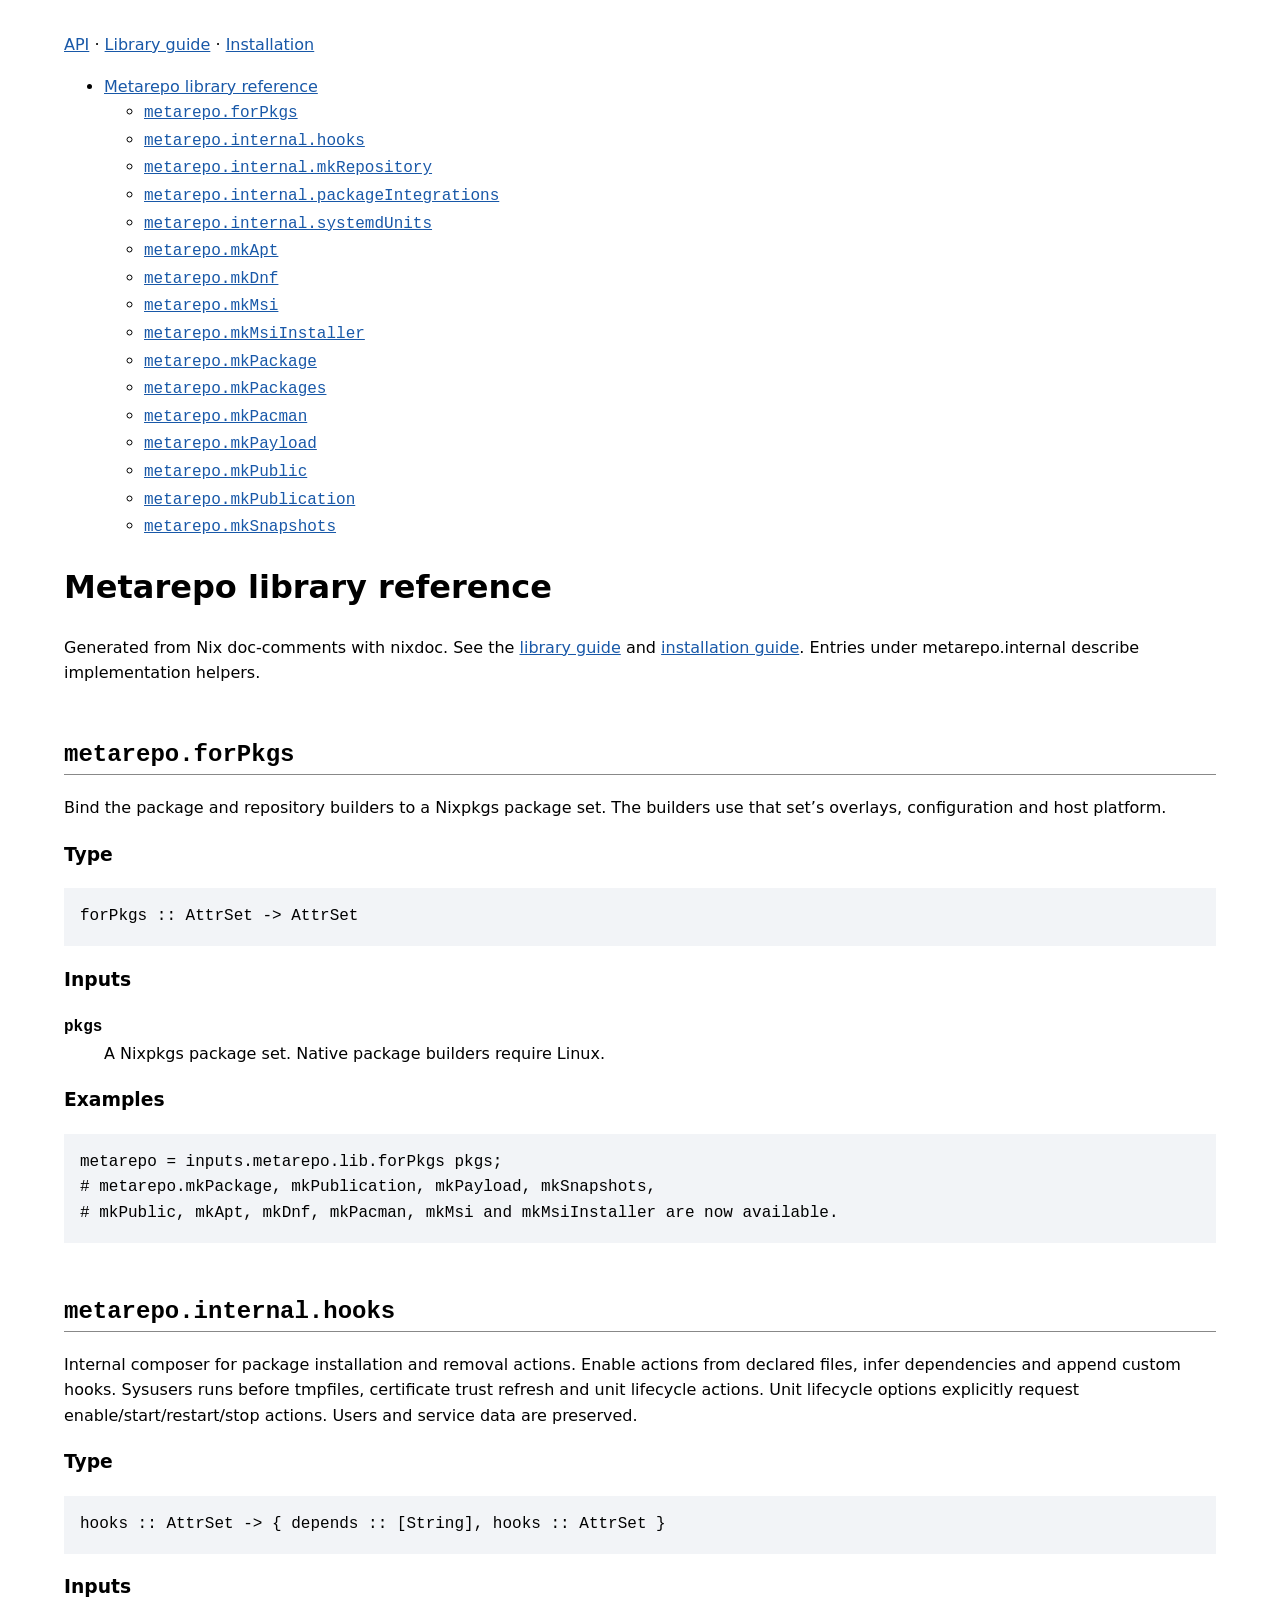
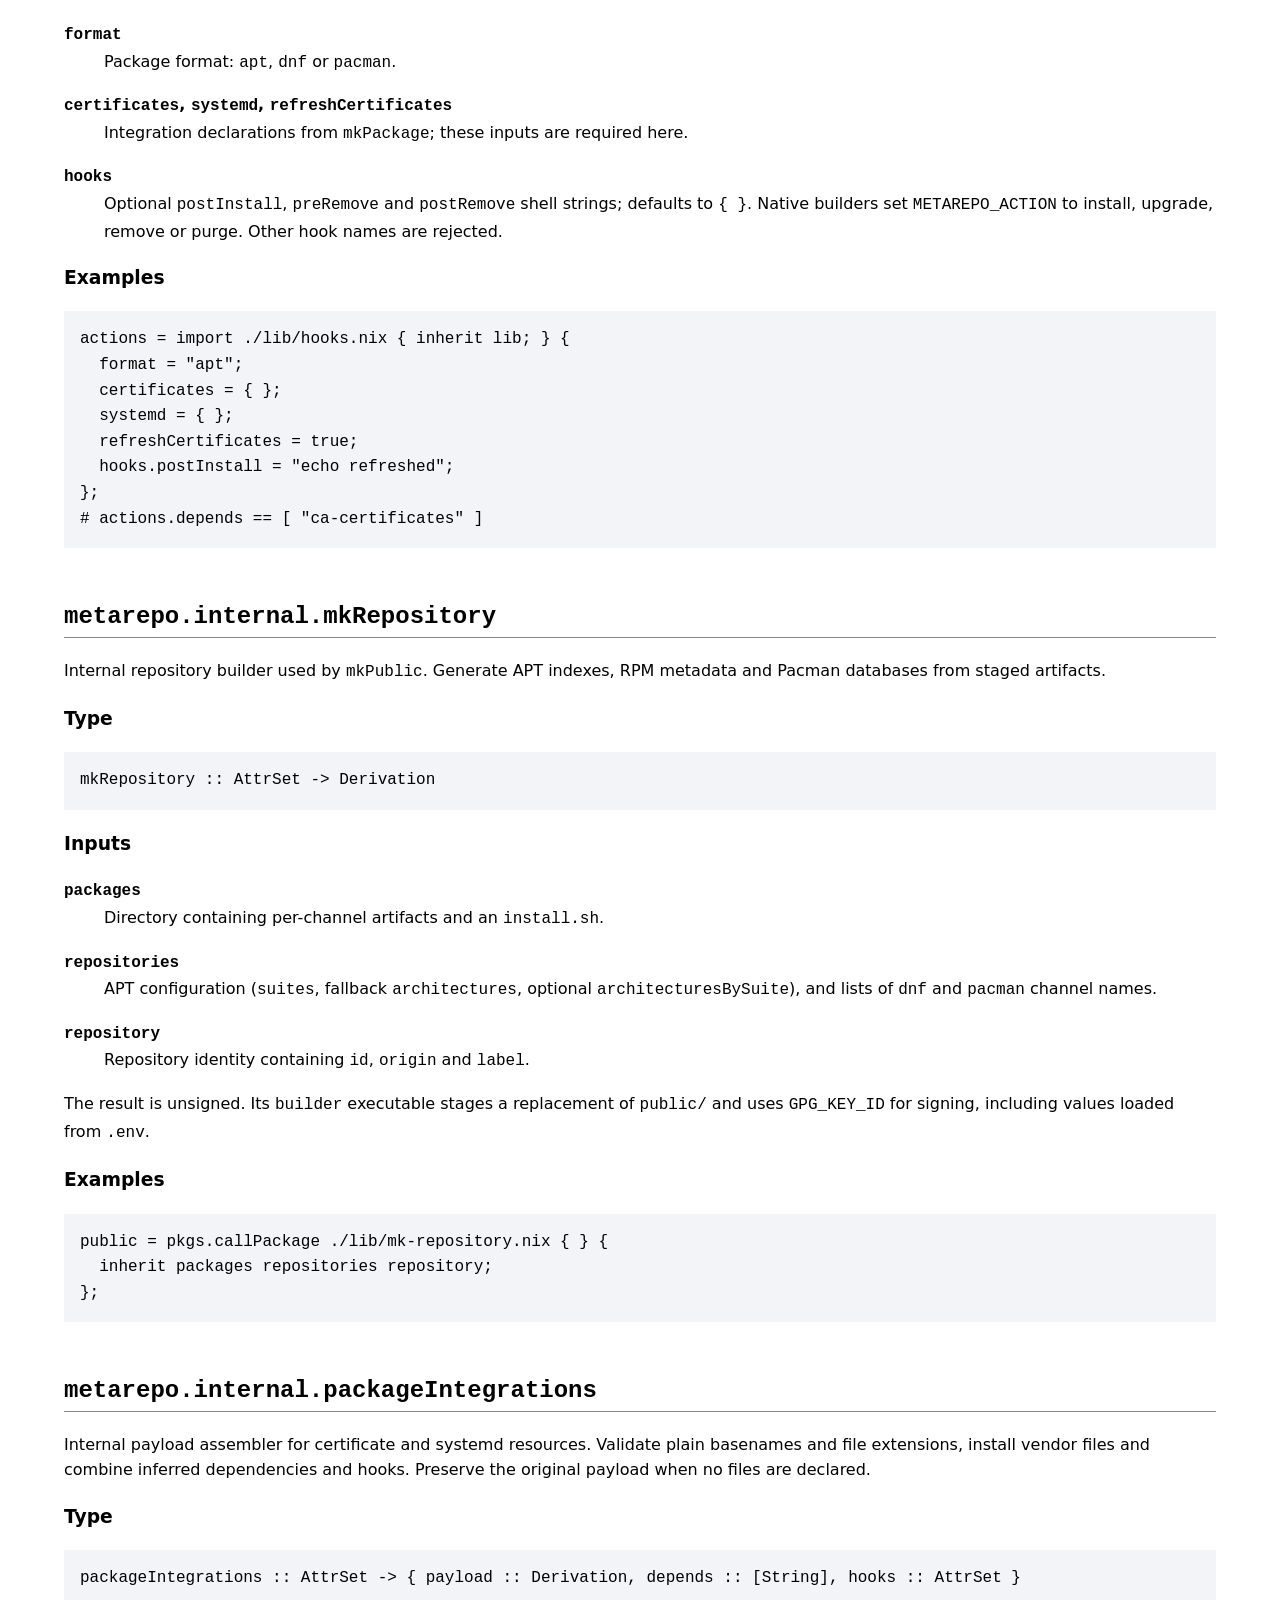
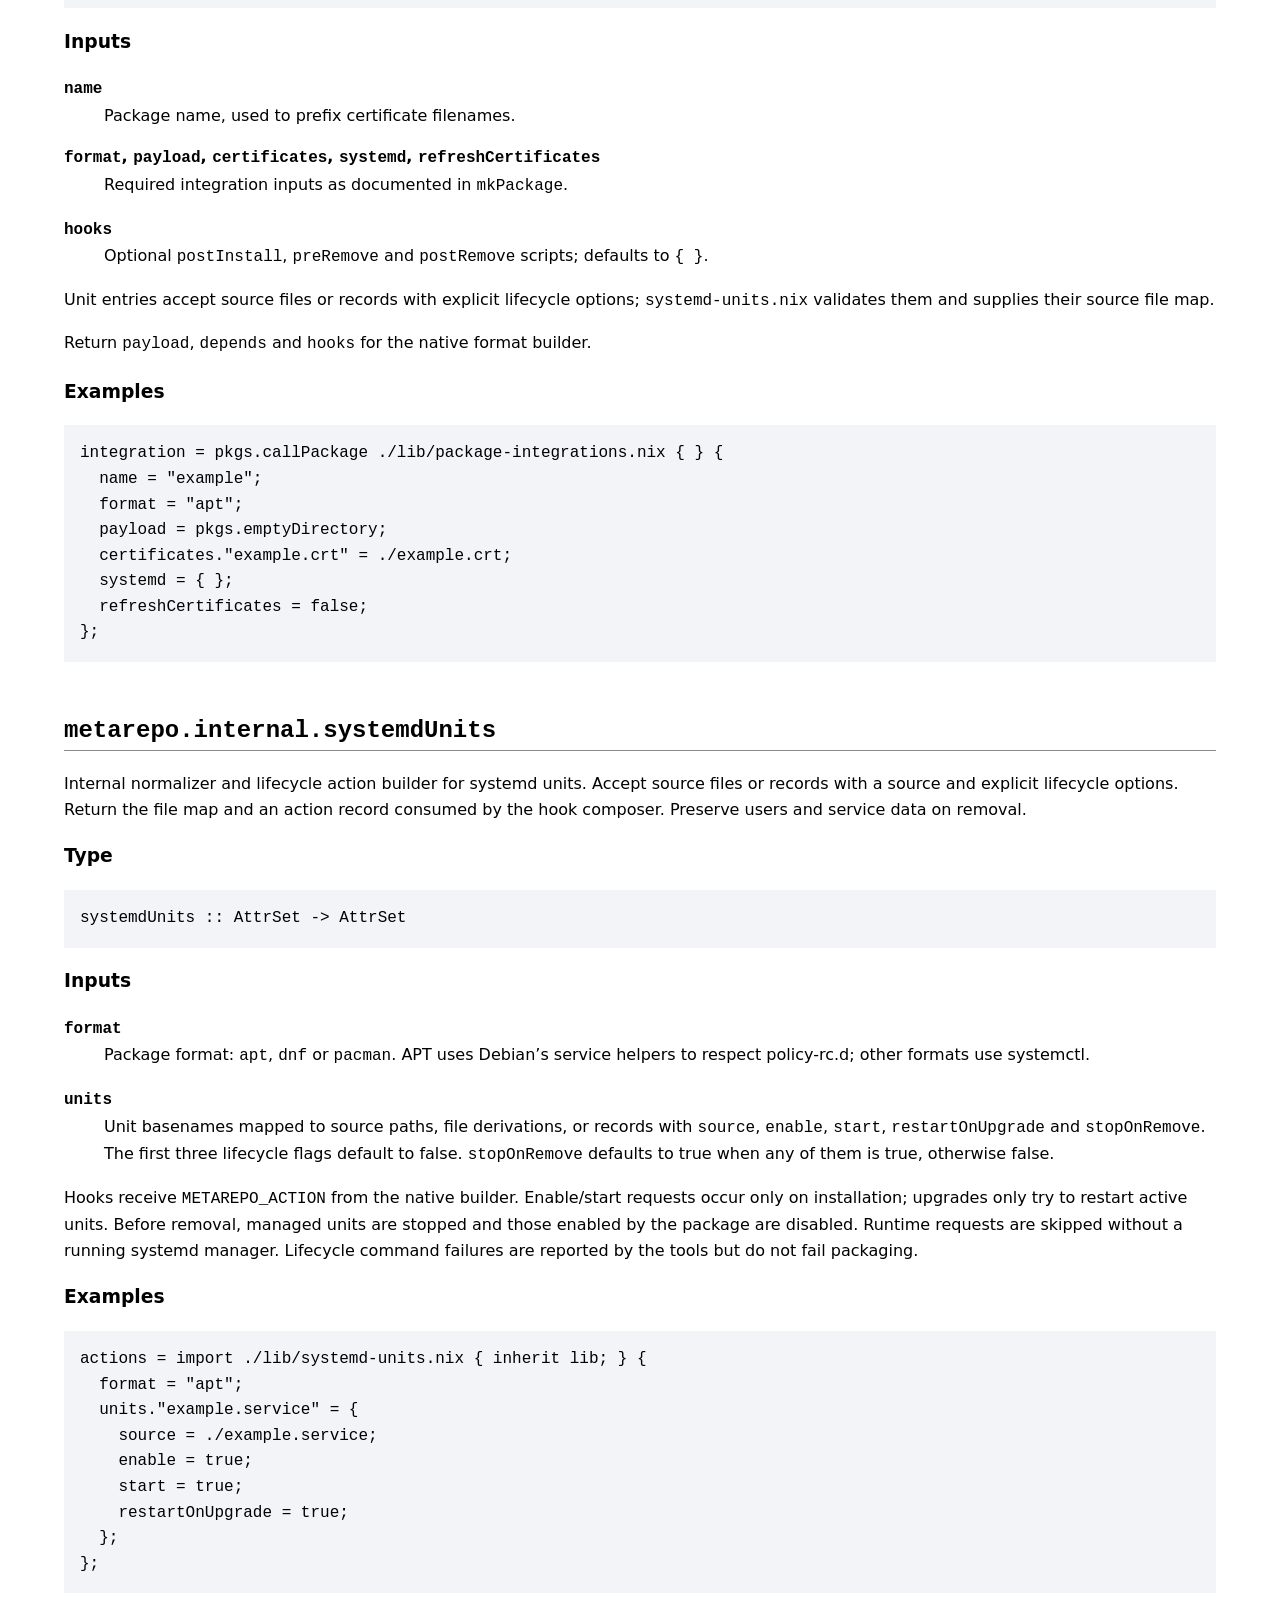
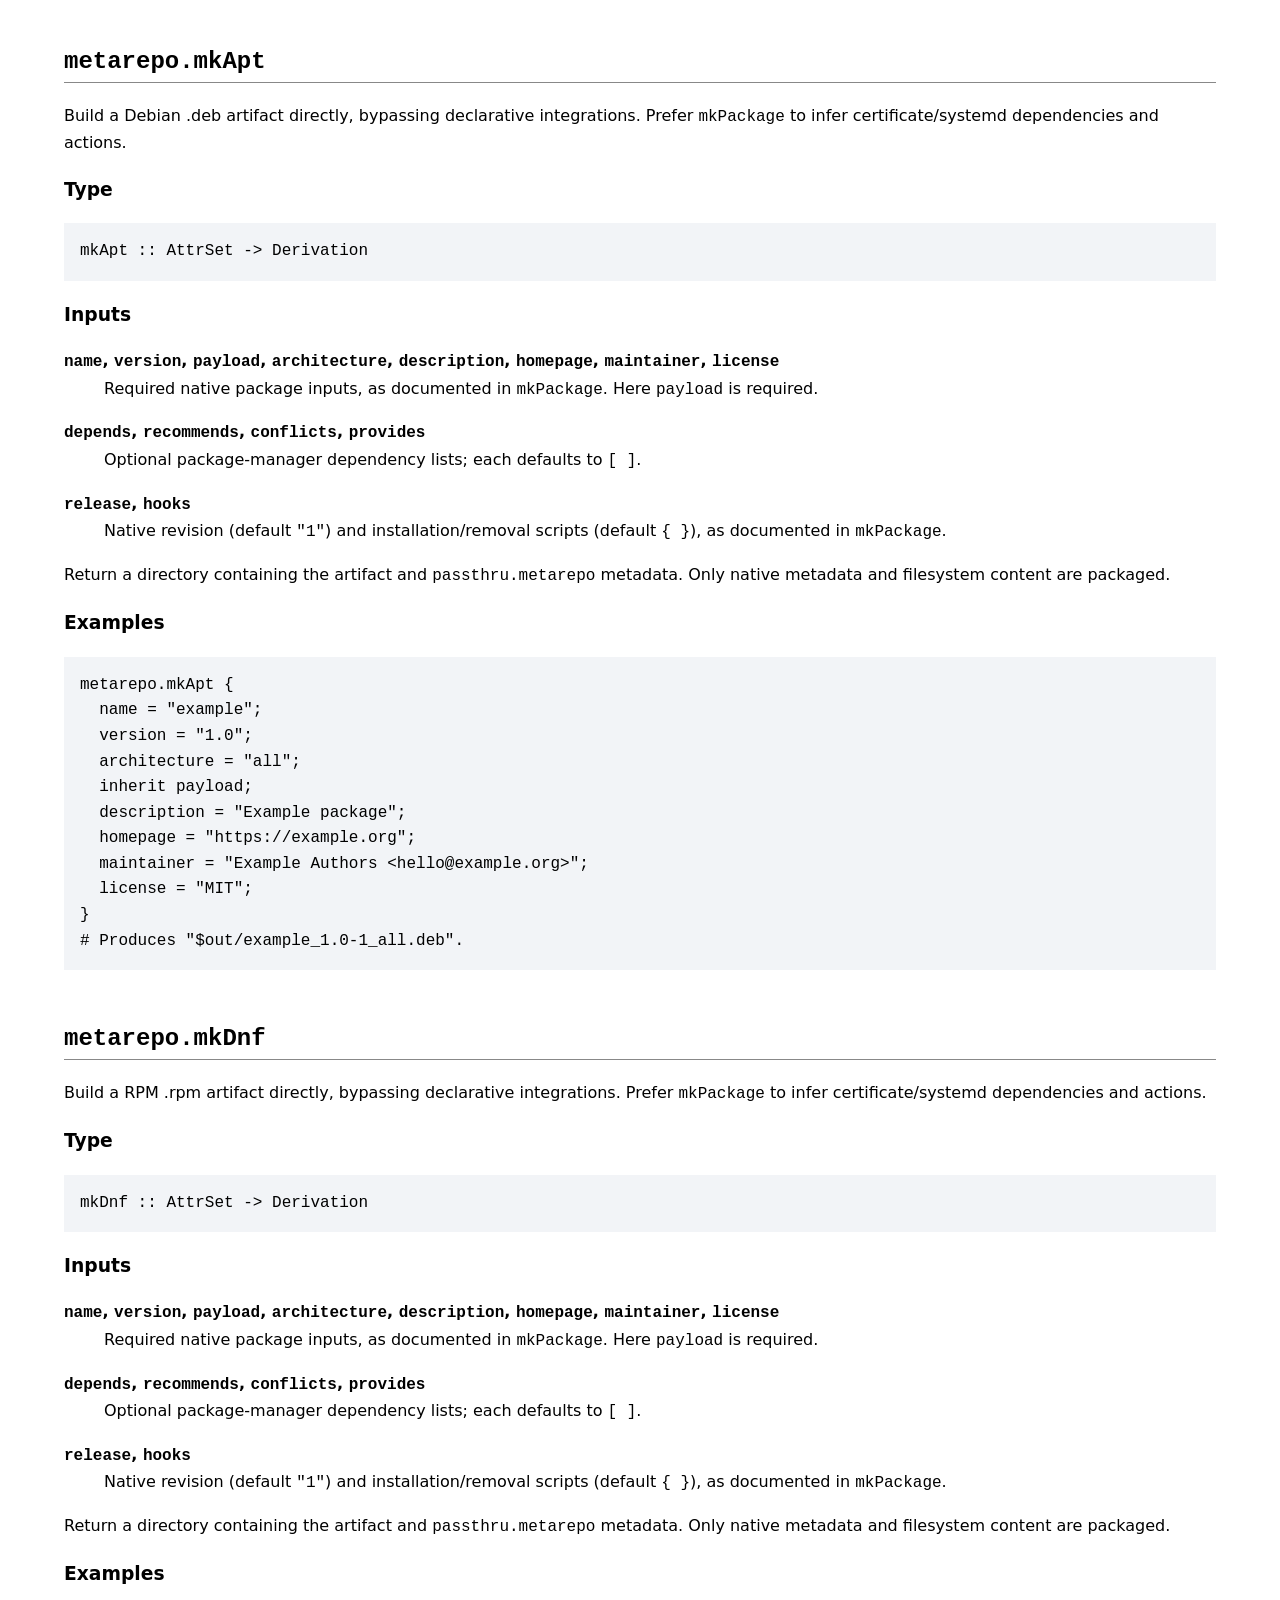
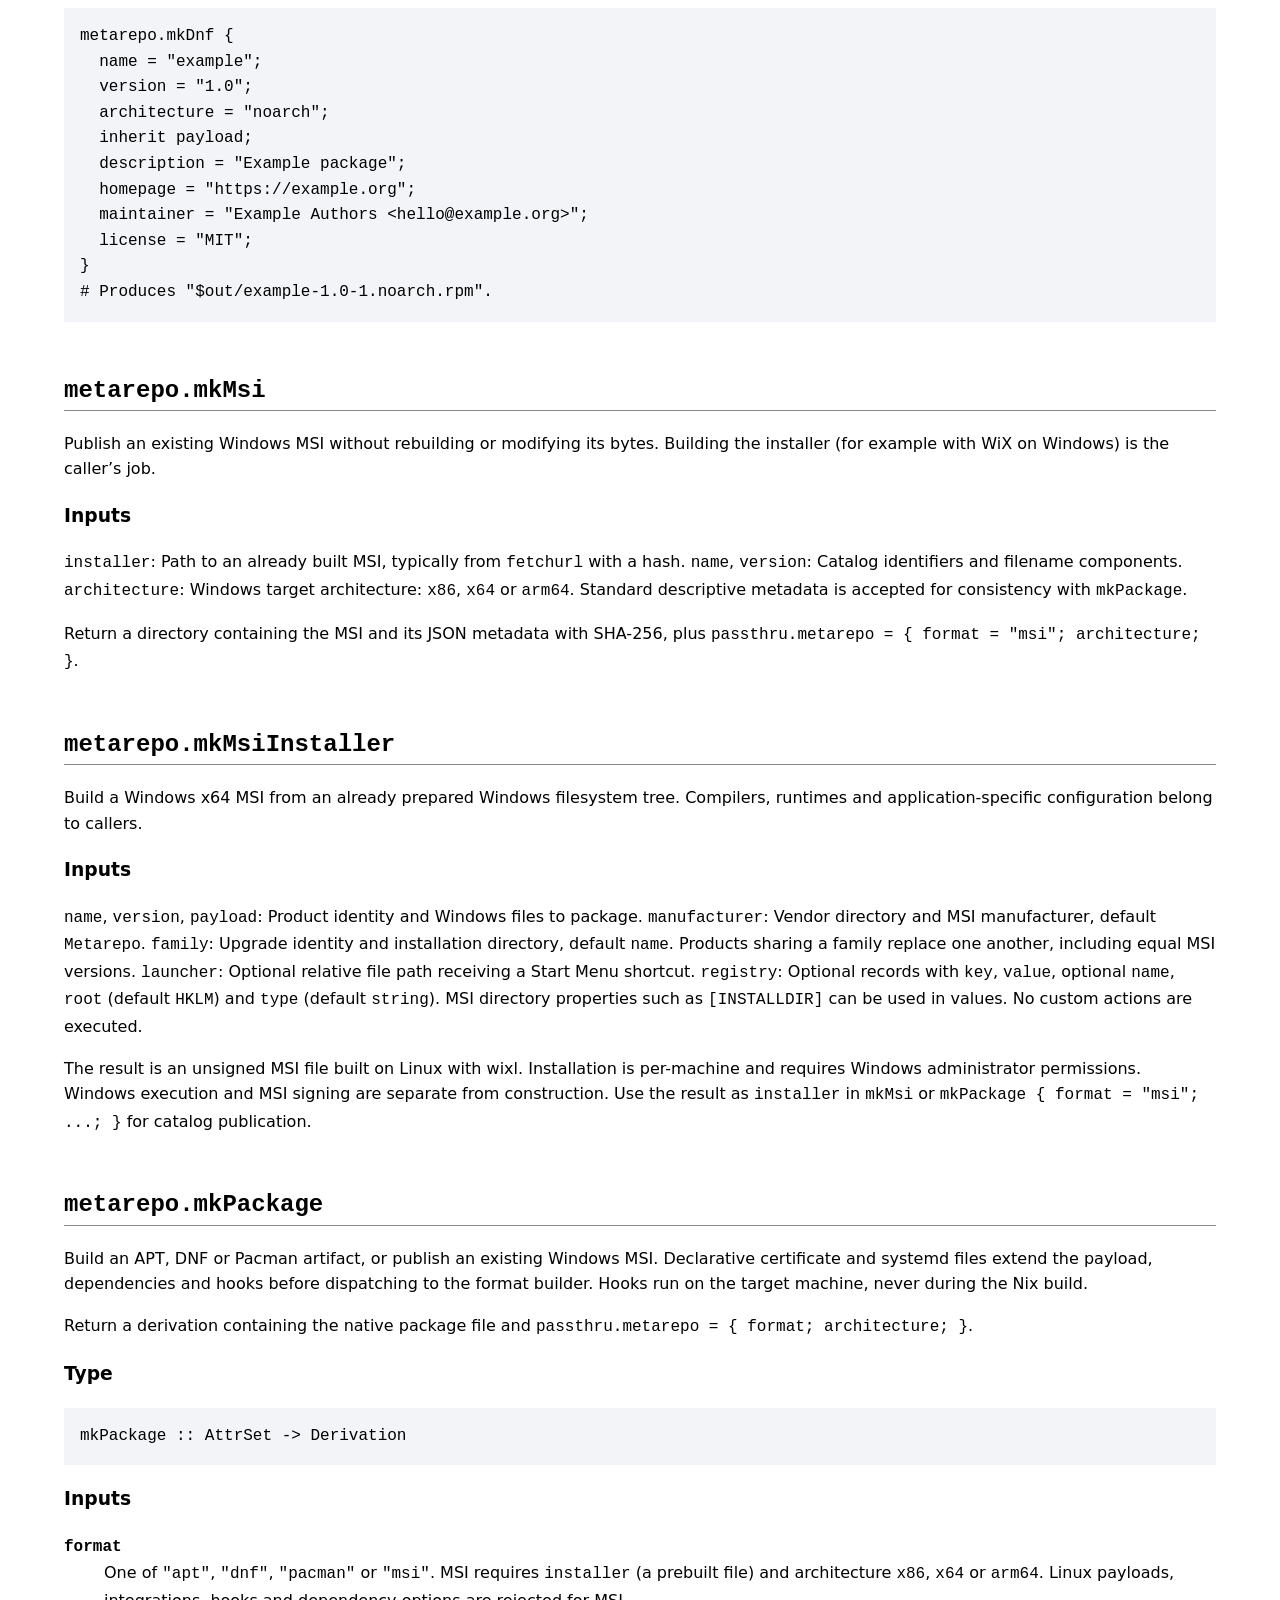
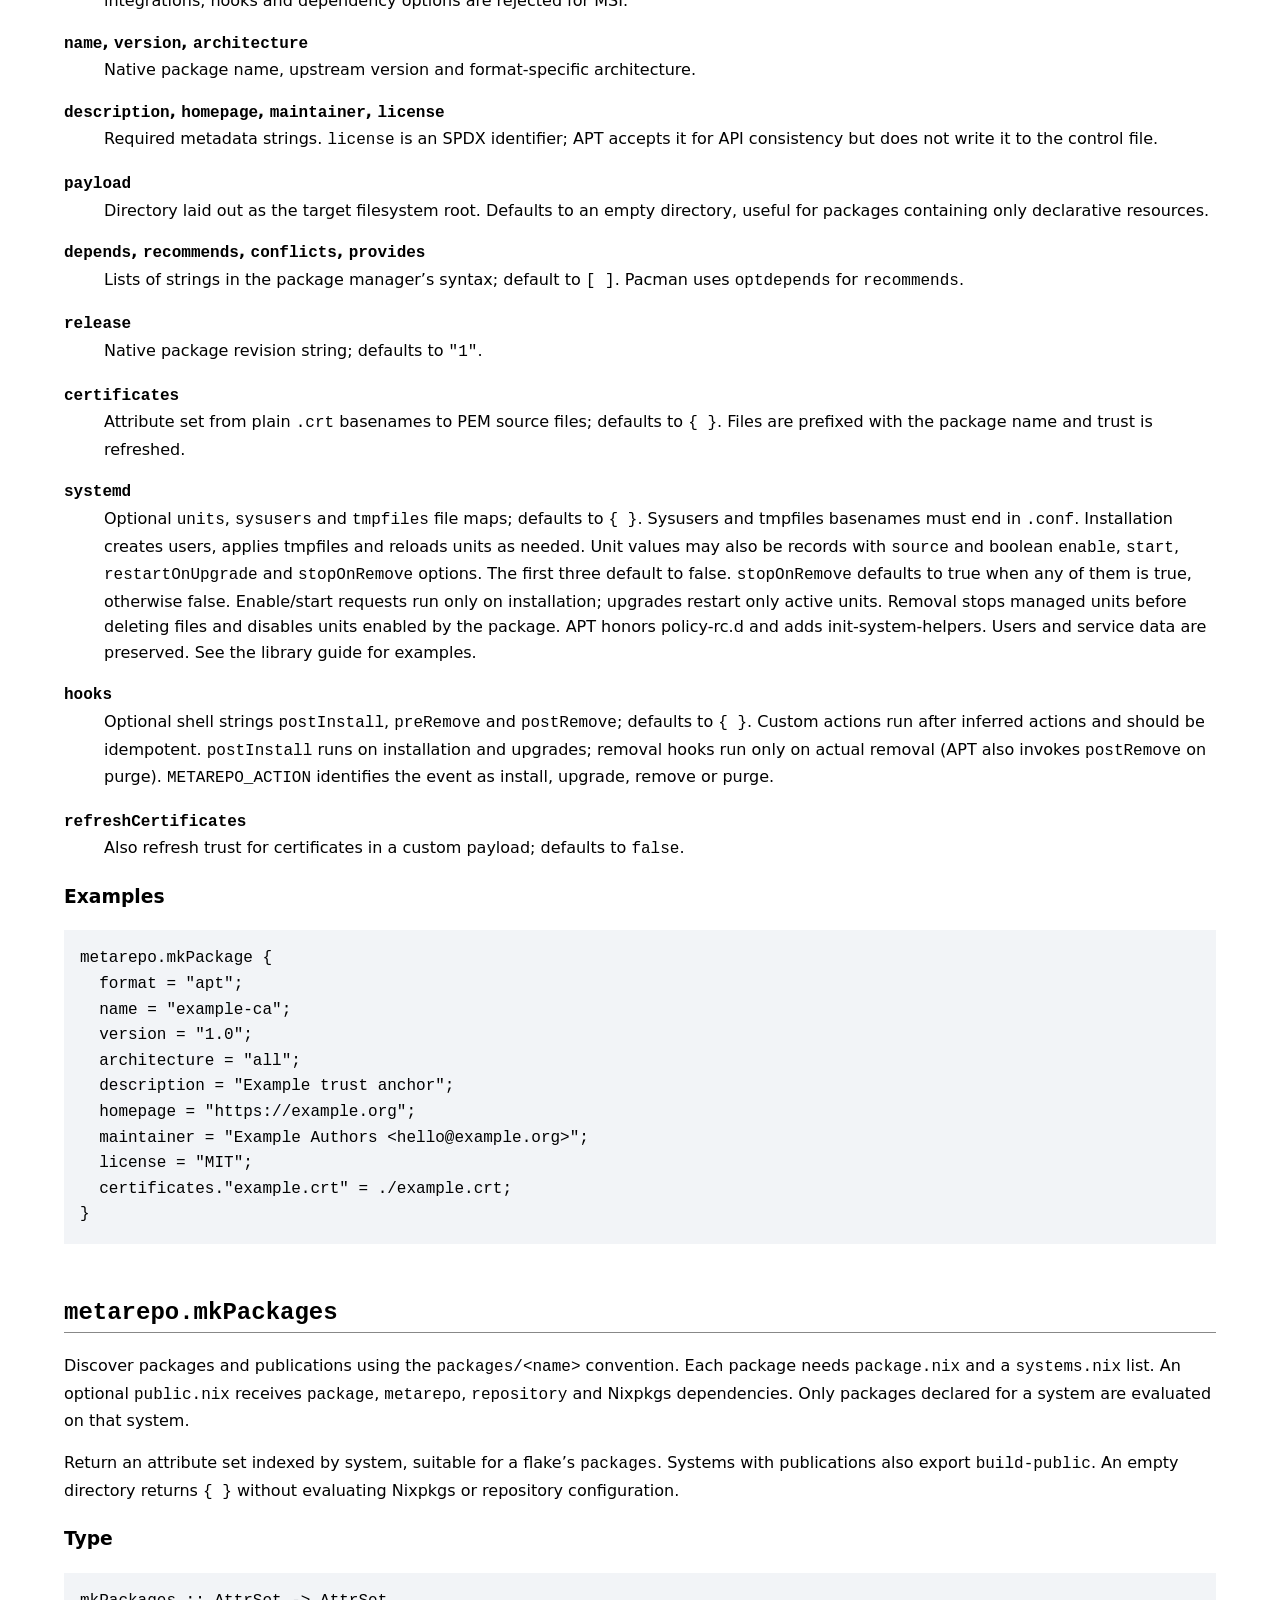
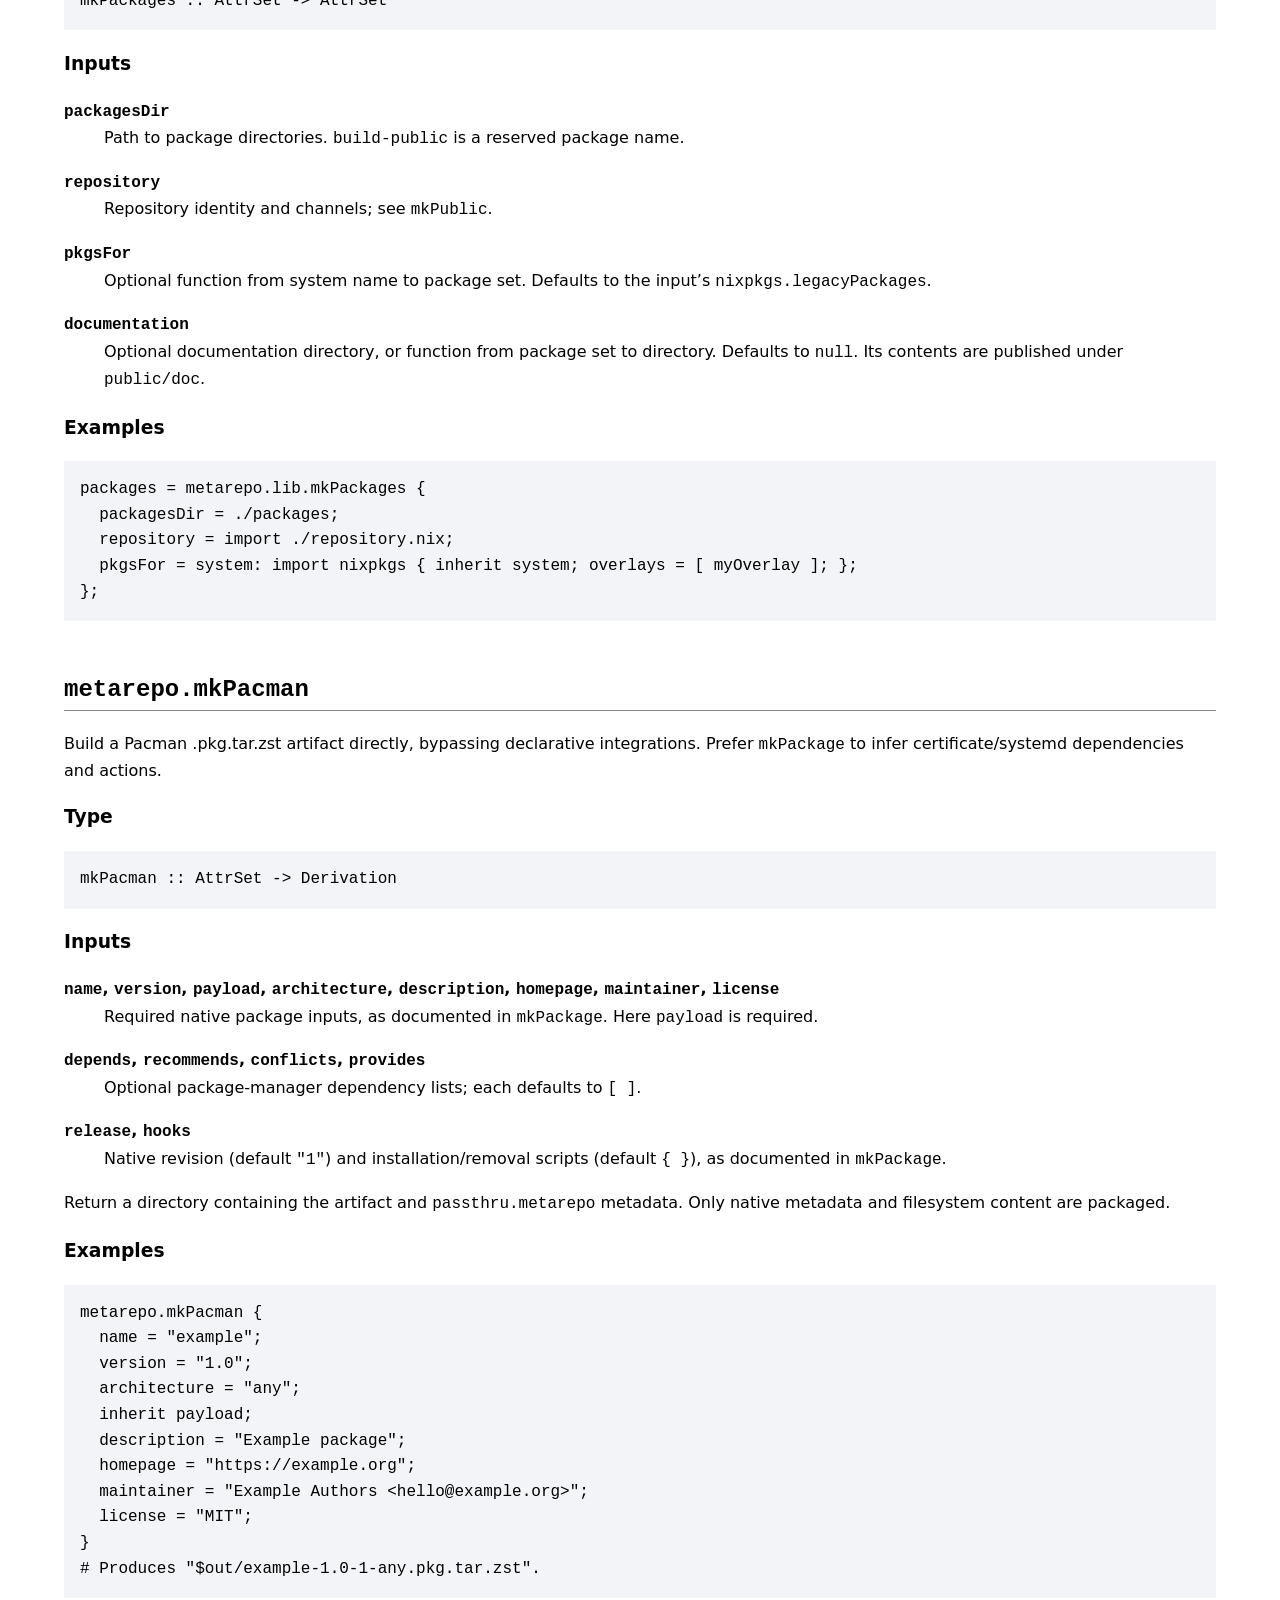
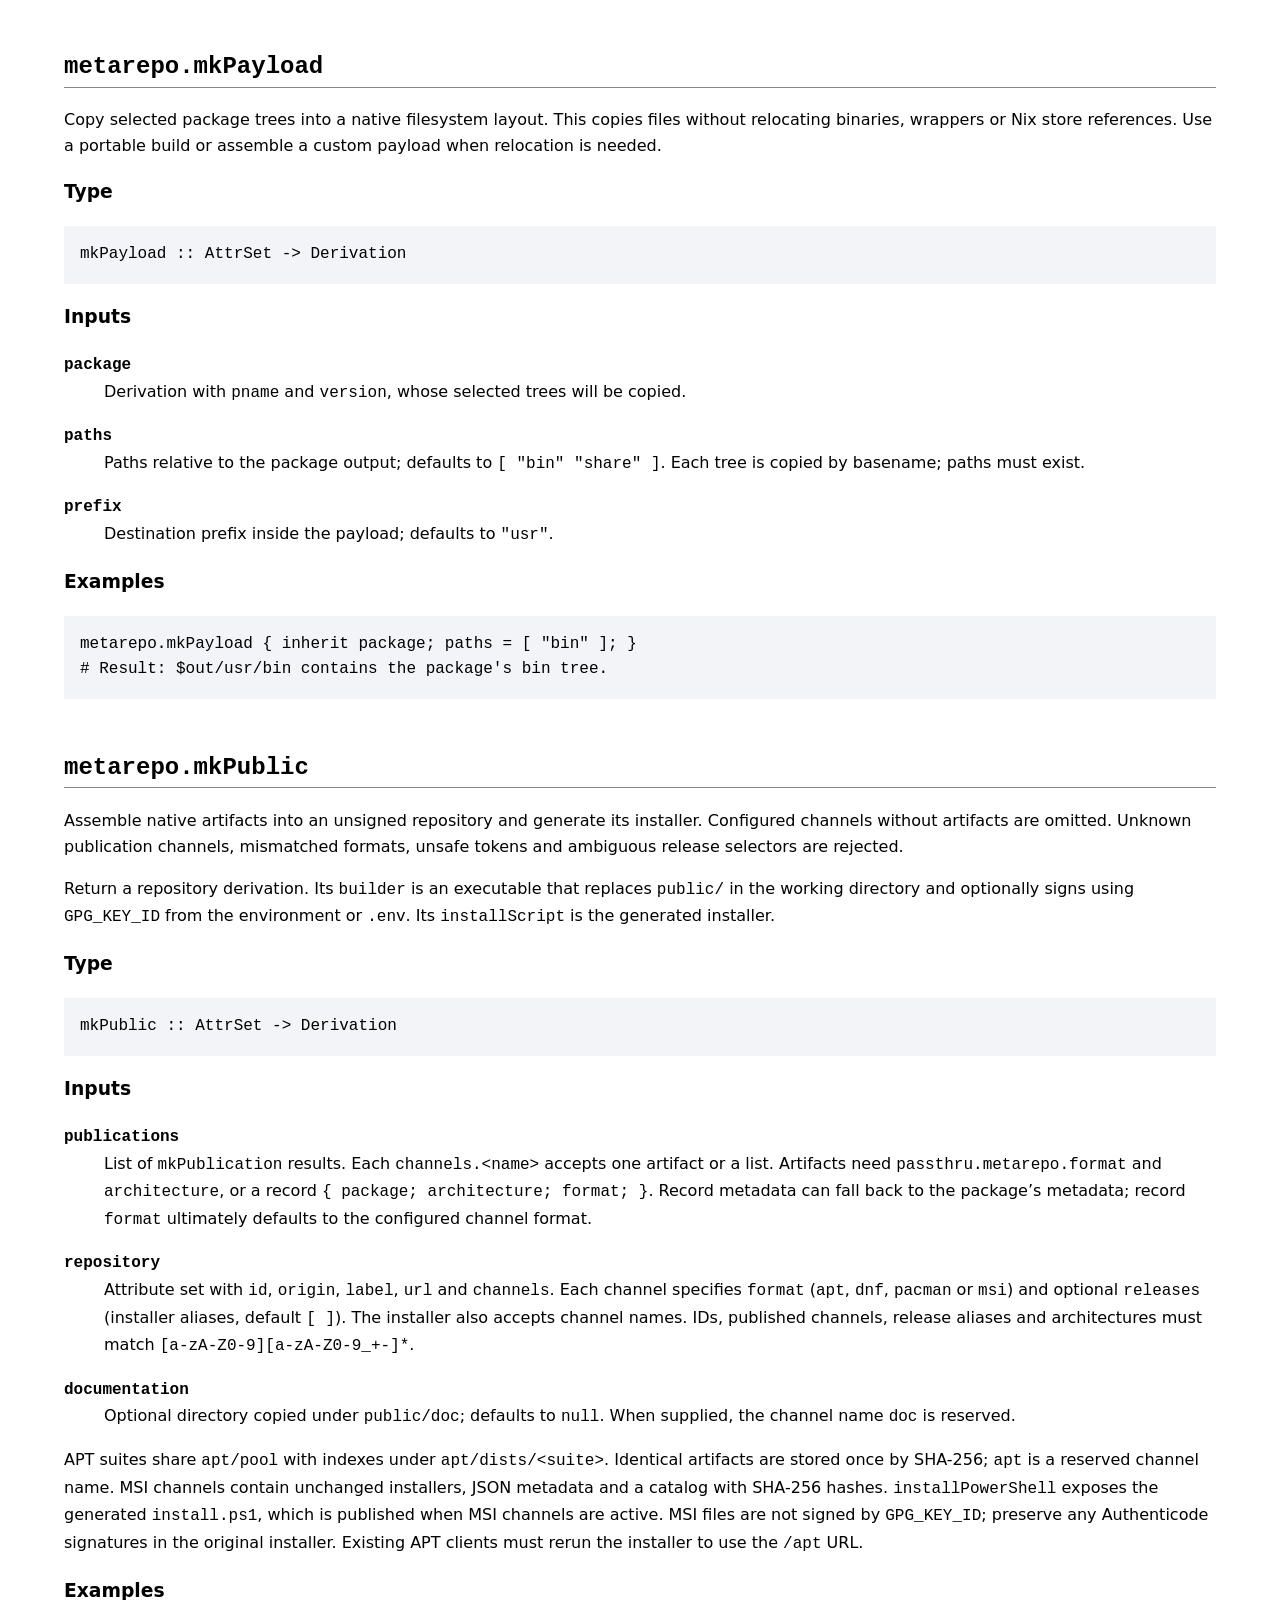
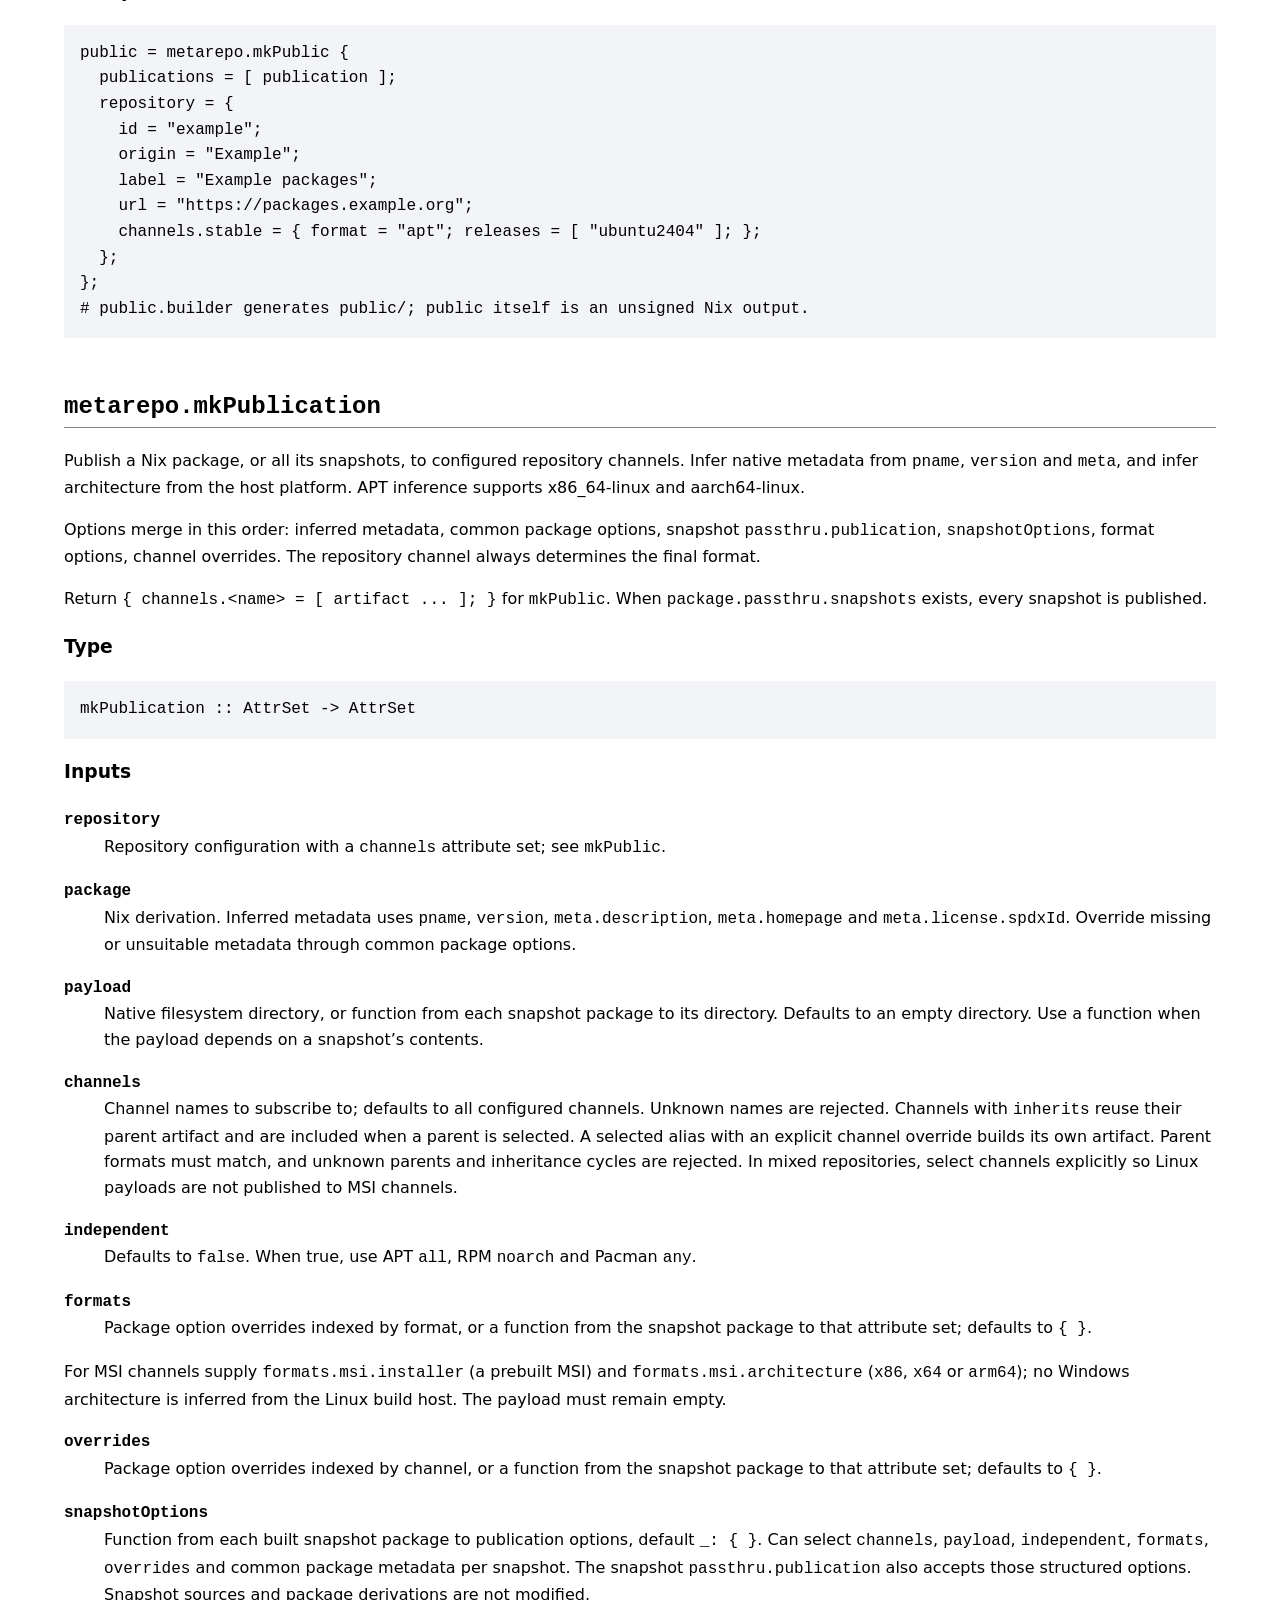
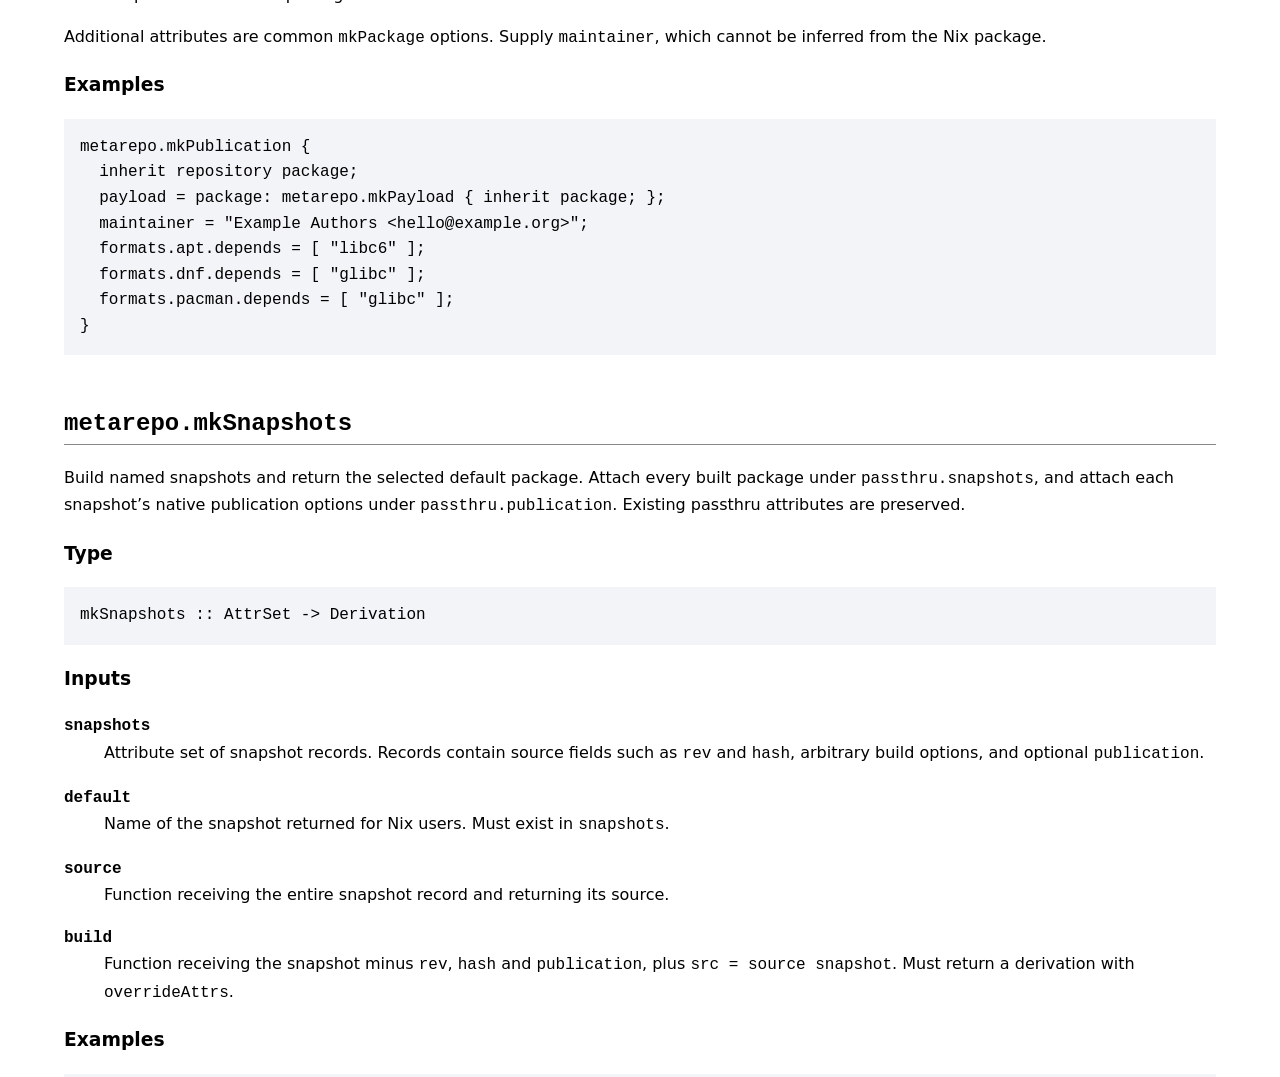
==== commit fc187d06: "Support per-snapshot publication options and inherited channels" ====
--- a/public/doc/index.html
+++ b/public/doc/index.html
@@ -635,9 +635,9 @@
 the host platform. APT inference supports x86_64-linux and
 aarch64-linux.</p>
 <p>Options merge in this order: inferred metadata, common package
-options, snapshot <code>passthru.publication</code>, format options,
-channel overrides. The repository channel always determines the final
-format.</p>
+options, snapshot <code>passthru.publication</code>,
+<code>snapshotOptions</code>, format options, channel overrides. The
+repository channel always determines the final format.</p>
 <p>Return <code>{ channels.&lt;name&gt; = [ artifact ... ]; }</code> for
 <code>mkPublic</code>. When <code>package.passthru.snapshots</code>
 exists, every snapshot is published.</p>
@@ -666,8 +666,12 @@
 <dt><code>channels</code></dt>
 <dd>
 Channel names to subscribe to; defaults to all configured channels.
-Unknown names are rejected. In mixed repositories, select channels
-explicitly so Linux payloads are not published to MSI channels.
+Unknown names are rejected. Channels with <code>inherits</code> reuse
+their parent artifact and are included when a parent is selected. A
+selected alias with an explicit channel override builds its own
+artifact. Parent formats must match, and unknown parents and inheritance
+cycles are rejected. In mixed repositories, select channels explicitly
+so Linux payloads are not published to MSI channels.
 </dd>
 <dt><code>independent</code></dt>
 <dd>
@@ -676,8 +680,8 @@
 </dd>
 <dt><code>formats</code></dt>
 <dd>
-Package option overrides indexed by format; defaults to
-<code>{ }</code>.
+Package option overrides indexed by format, or a function from the
+snapshot package to that attribute set; defaults to <code>{ }</code>.
 </dd>
 </dl>
 <p>For MSI channels supply <code>formats.msi.installer</code> (a
@@ -688,8 +692,17 @@
 <dl>
 <dt><code>overrides</code></dt>
 <dd>
-Package option overrides indexed by channel; defaults to
-<code>{ }</code>.
+Package option overrides indexed by channel, or a function from the
+snapshot package to that attribute set; defaults to <code>{ }</code>.
+</dd>
+<dt><code>snapshotOptions</code></dt>
+<dd>
+Function from each built snapshot package to publication options,
+default <code>_: { }</code>. Can select <code>channels</code>,
+<code>payload</code>, <code>independent</code>, <code>formats</code>,
+<code>overrides</code> and common package metadata per snapshot. The
+snapshot <code>passthru.publication</code> also accepts those structured
+options. Snapshot sources and package derivations are not modified.
 </dd>
 </dl>
 <p>Additional attributes are common <code>mkPackage</code> options.
